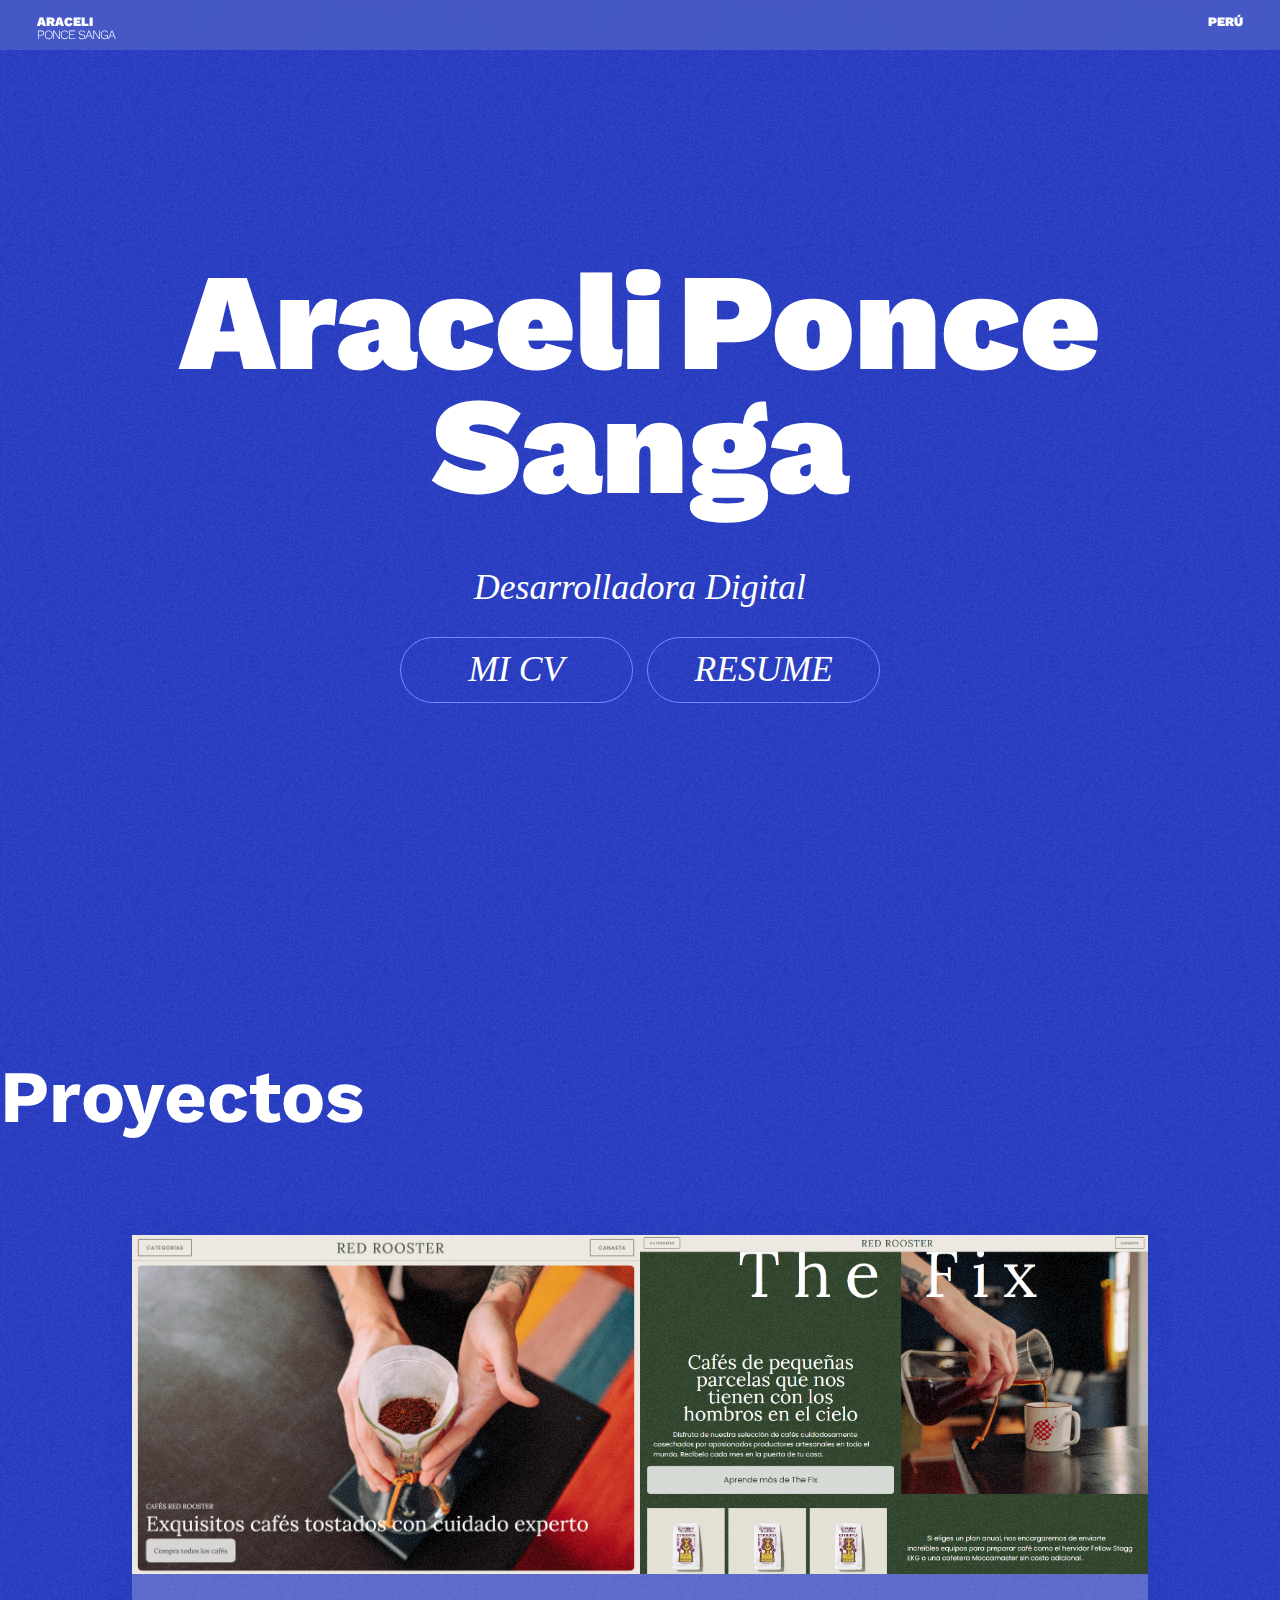
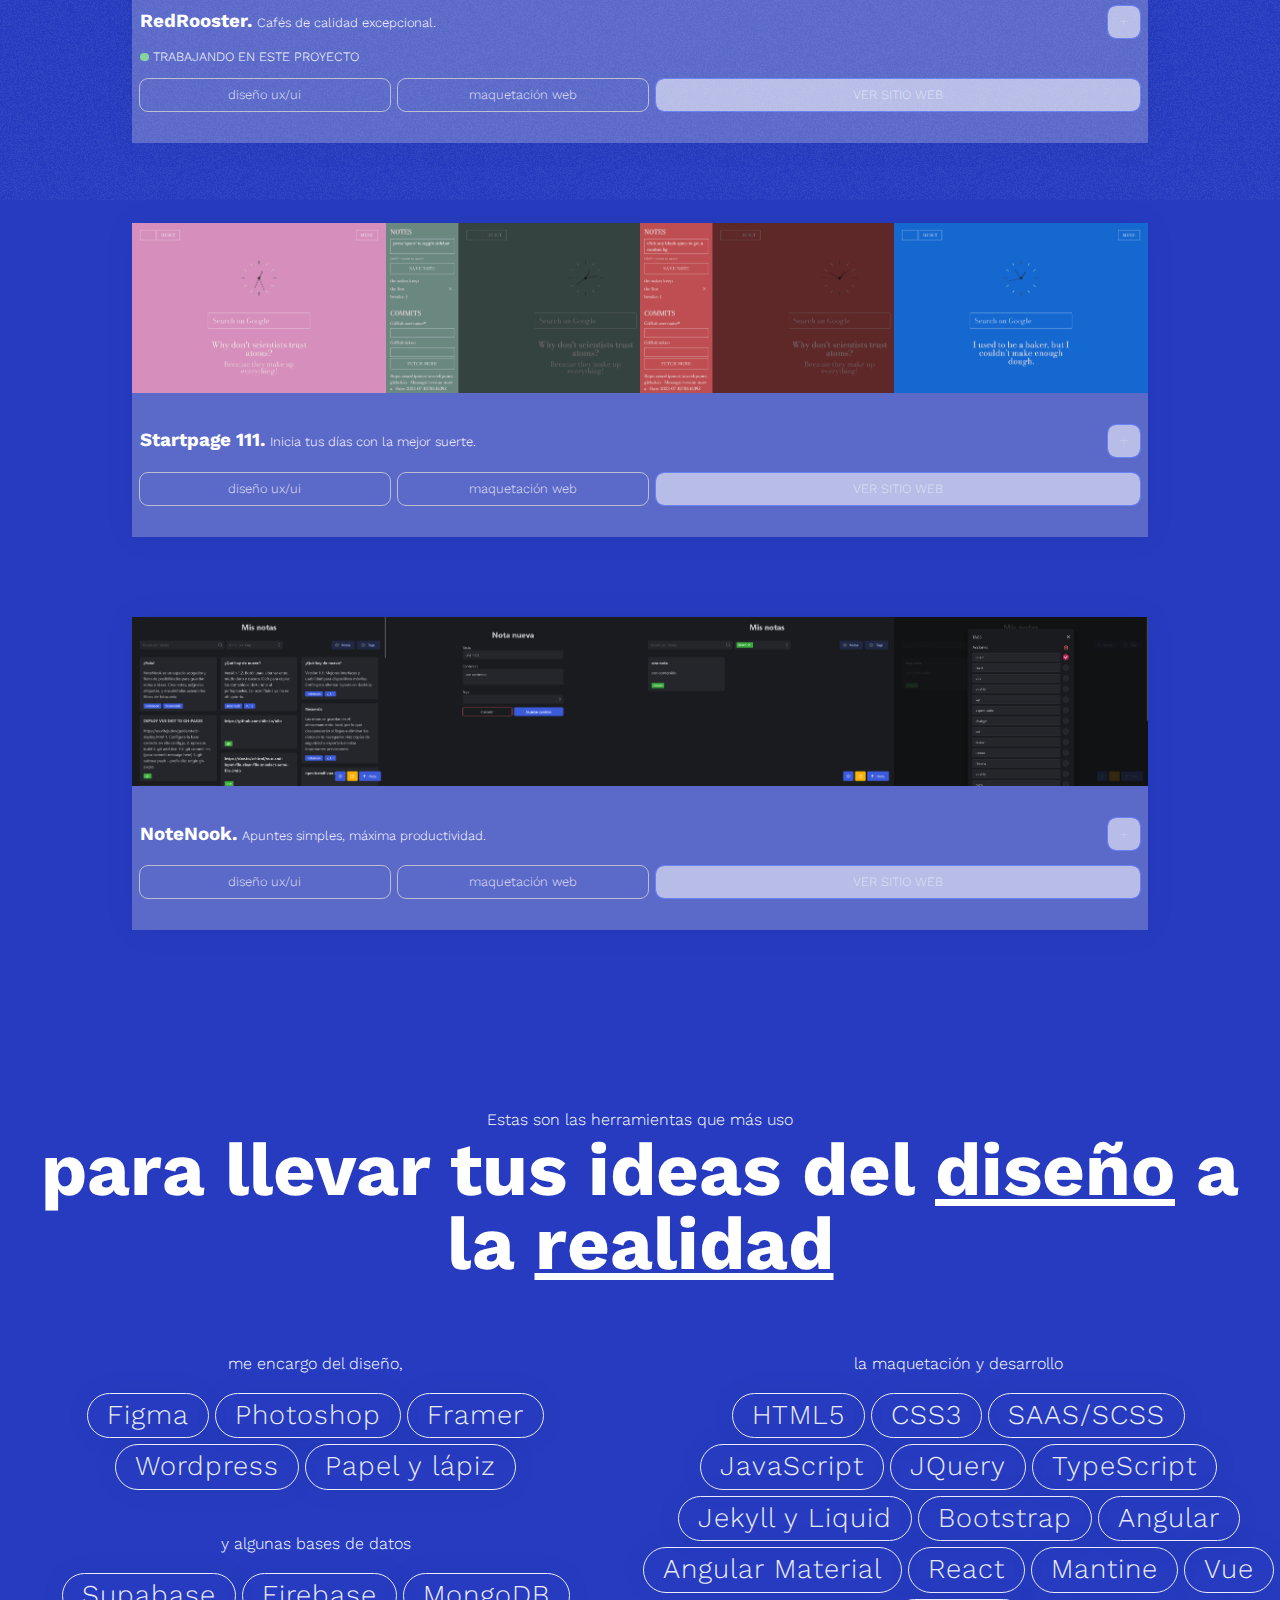
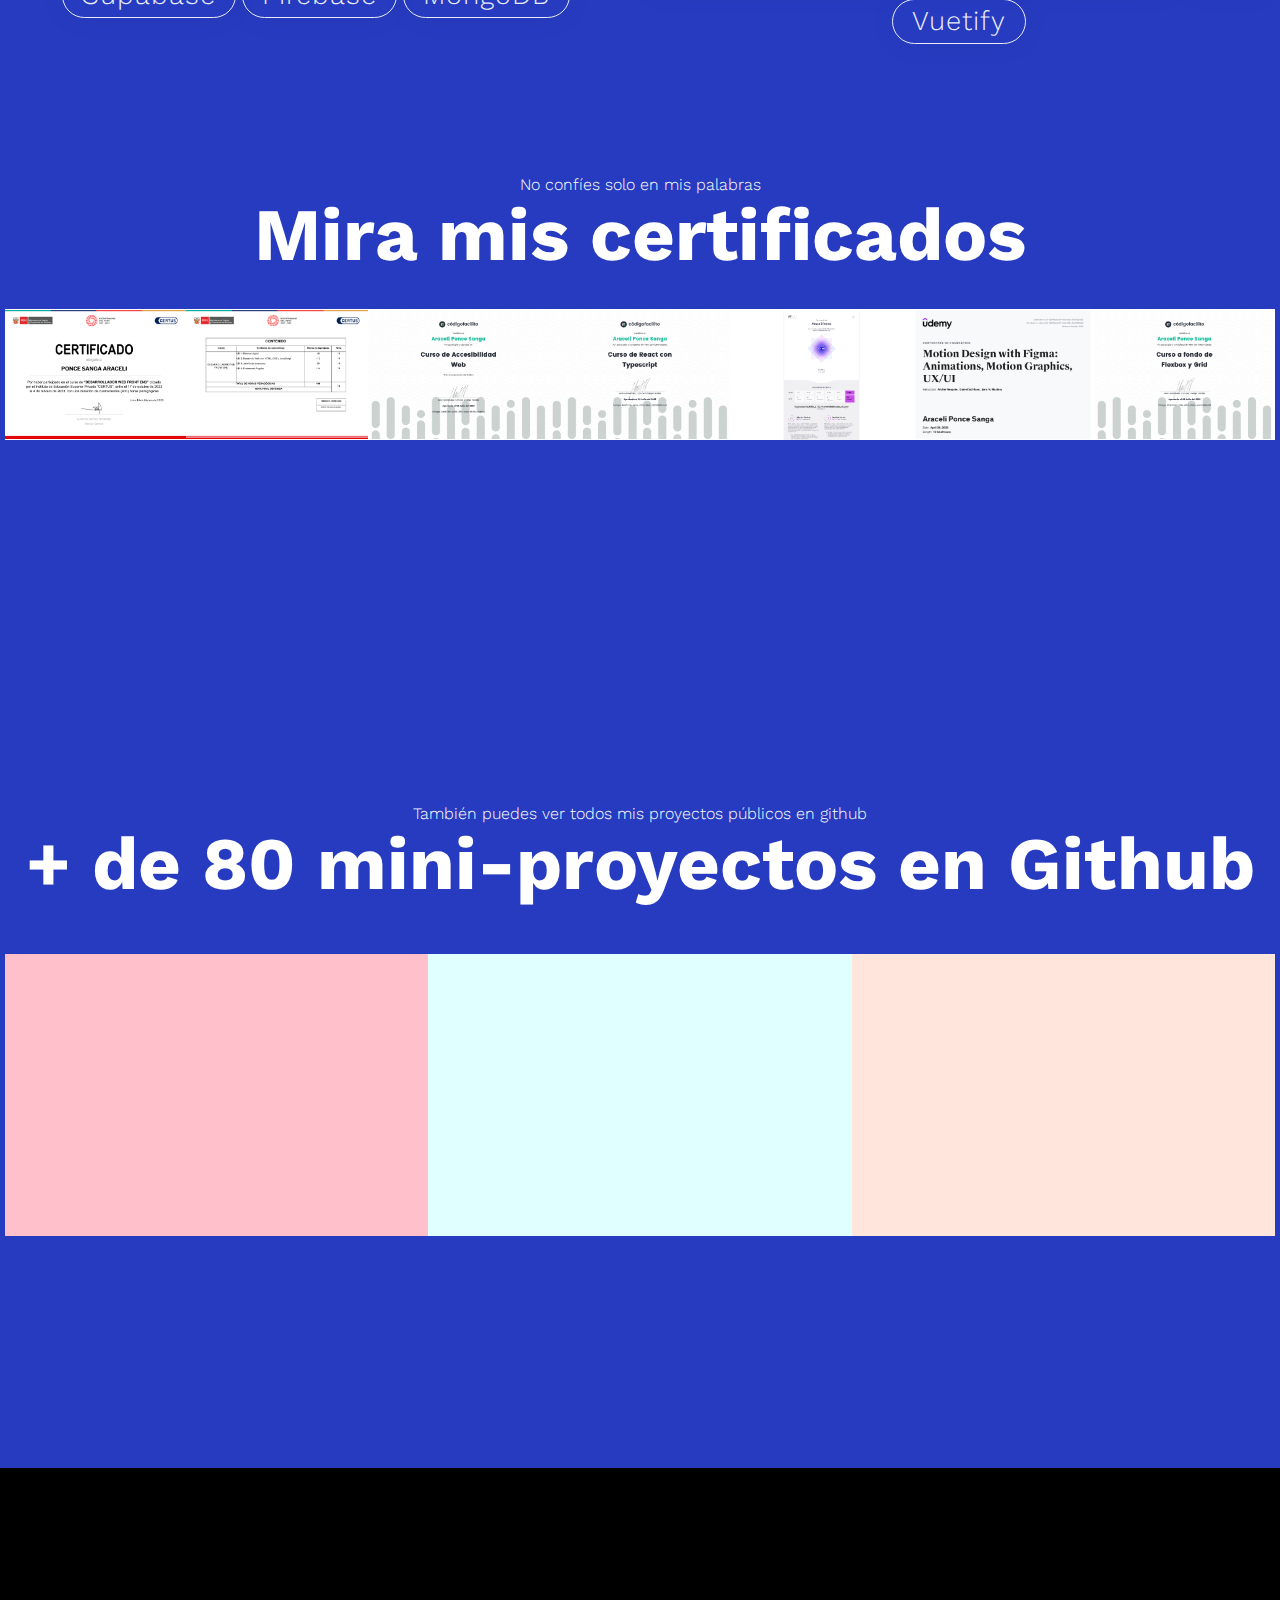
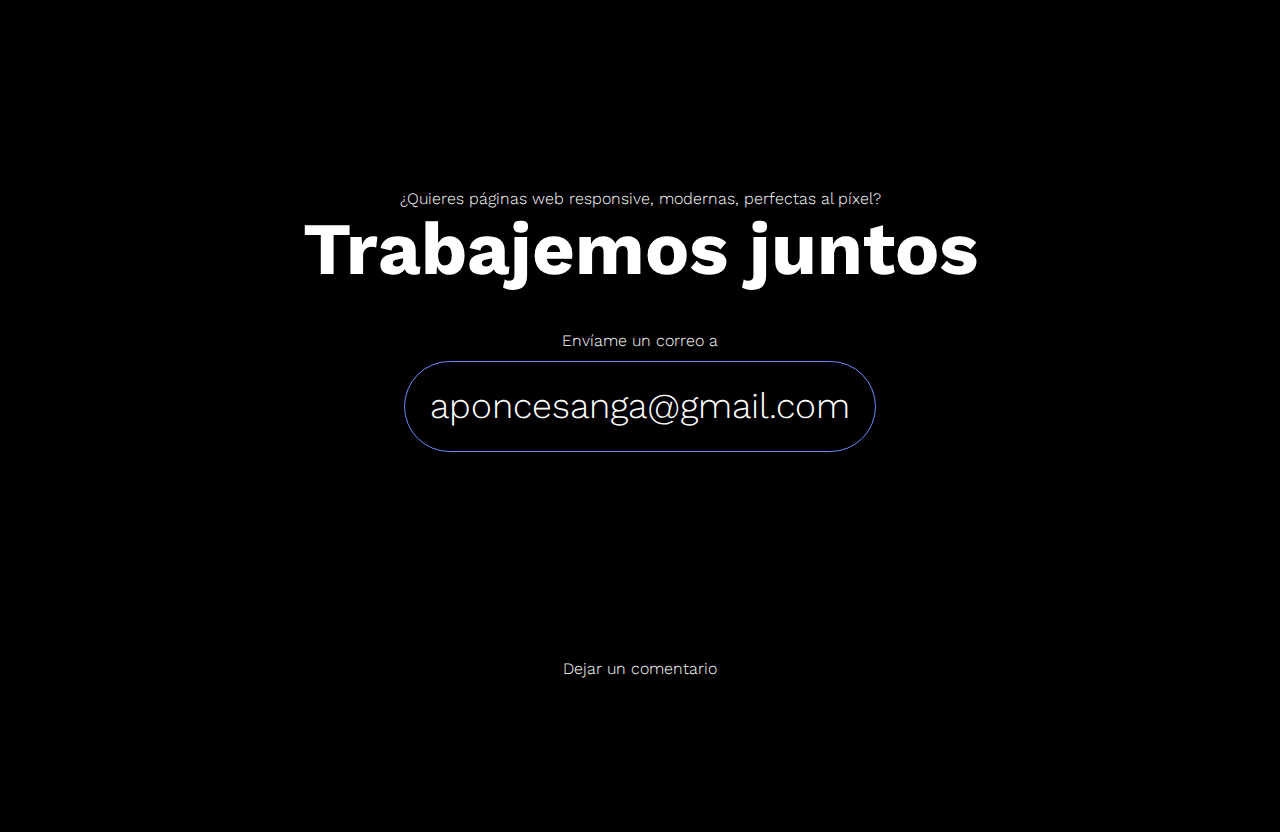
==== index.html @ 1495915e "purple bg" ====
<!DOCTYPE html>
<html lang="en">

<head>
  <meta charset="UTF-8">
  <meta name="viewport" content="width=device-width, initial-scale=1.0">
  <title>Araceli Ponce Sanga | Portafolio web</title>




  <link rel="stylesheet" href="css/nuevo.min.css">
  <script src="js/nuevo.min.js" type="module"></script>
  <script src="https://cdn.jsdelivr.net/npm/@supabase/supabase-js"></script>



  <link href="https://fonts.googleapis.com/css?family=Montserrat|Work+Sans" rel="stylesheet">


  <script src="https://cdn.jsdelivr.net/npm/keen-slider@5.5.0/keen-slider.min.js" defer></script>

  <!-- seo -->




</head>

<body aria-haspopup="dialog">

  <!-- <a href="mailto:aponcesanga@gmail.com" class="small ml-auto">aponcesanga@gmail.com</a> -->

  <header class="fixed-header show">
    <div class="d-flex fixed-text contained small">
      <div class="grid--two-rows">
        <span class="bold">ARACELI</span>
        <span> PONCE SANGA</span>
      </div>

      <div class="clock ml-auto grid--two-rows text-end">
        <span class="bold">PERÚ</span>
        <span id="time"></span>
      </div>
    </div>
  </header>


  <section class="hero">
    <h1 class="py-small text-clamp" aria-label="Araceli Ponce Sanga.">
      <span aria-hidden="true">Araceli</span>
      <span aria-hidden="true">Ponce</span>
      <span aria-hidden="true">Sanga</span>
    </h1>
    <p class="small">Desarrolladora Digital</p>
    <div class="links">
      <a class="btn--filled yellow" href="assets/DEV_Araceli_Ponce_Sanga.pdf" target="_blank" rel="noopener noreferrer">MI CV</a>
      <a class="btn--filled yellow" href="assets/DEV_Araceli_Ponce_Sanga--en.pdf" target="_blank" rel="noopener noreferrer">RESUME</a>
    </div>


  </section>


  <main>
    <section id="proyectos">
      <h2>Proyectos</h2>
      <ol class="contained pt-xbig">


        <!--  -->

        <li>
          <article class="featured">

            <div class="slider-js relative" data-slider='{ "loop": true, "slidesPerView": 1, "spacing": 10, "nav": true, "autoplay": false }'>
              <ul class="keen-slider">
                <li class="keen-slider__slide">
                  <div class="abc">
                    <img loading="lazy" src="../images/rooster_01.png" alt="Captura de pantalla de RedRooster">
                  </div>
                </li>
                <li class="keen-slider__slide">
                  <div class="abc">
                    <img loading="lazy" src="../images/rooster_02.png" alt="Captura de pantalla de RedRooster">
                  </div>
                </li>
              </ul>
              <button class="arrow arrow-left btn--filled" aria-label="Anterior imagen. ">&larr;</button>
              <button class="arrow arrow-right btn--filled" aria-label="Siguiente imagen. ">&rarr;</button>
              <div class="dots"></div>

            </div>

            <div class="content">
              <div class="d-flex align-items-center">
                <h3 class="flex-1 ">
                  RedRooster.
                  <small>Cafés de calidad excepcional.</small>
                </h3>

                <button class="icon--expand btn--filled" aria-expanded="false" aria-controls="moreB">
                </button>
              </div>

              <div id="moreB" hidden>
                <div class="text-divided">
                  <!-- <p>Encontré la página web de RedRoosterCoffe mientras buscaba buenos ejemplos de UX y UI, y que decidí intentar clonar por su gran cantidad de elementos. Aún es un proyecto en desarrollo.</p> -->
                  <p>Hace unos meses, mientras exploraba buenos ejemplos de UX y UI, di con <a href="https://www.redroostercoffee.com/" target="_blank" rel="noopener noreferrer">RedRoosterCoffee.com</a> y quedé impresionada. </p>
                  <p>Su página de inicio alberga una gran cantidad de componentes, pero no se siente abarrotada en ningún momento, sino que todo fluye armoniosamente. </p>
                  <p>Por eso, escogí esta web como referencia para reforzar mis habilidades en diseño y maquetación. Estoy usando grid como nunca antes. </p>
                </div>
                <div>
                  <ul class="tags">
                    <li>VUE</li>
                    <li>VITE</li>
                    <li>VUETIFY</li>
                    <li>KEEN-SLIDER.IO</li>
                    <li>HTML5</li>
                    <li>SCSS</li>
                    <li>GRID</li>
                    <li>JAVASCRIPT</li>
                </div>
              </div>
              <div class="activity small caps">Trabajando en este proyecto</div>
              <div class="blocks">
                <span>diseño ux/ui</span>
                <span>maquetación web</span>
                <a href="https://araceliponce.github.io/tomatojoy/" target="_blank" rel="noopener noreferrer" class=" btn--filled">Ver sitio web</a>
              </div>
            </div>
          </article>
        </li>

        <li>
          <article class="featured">

            <div class="slider-js relative" data-slider='{ "loop": true, "slidesPerView": 1, "spacing": 10, "nav": true, "autoplay": false }'>
              <ul class="keen-slider">
                <li class="keen-slider__slide">
                  <div class="abc">
                    <img loading="lazy" src="/images/startpage_01.png" alt="Captura de pantalla de 'Startpage 111'.">
                  </div>
                </li>
                <li class="keen-slider__slide">
                  <div class="abc">
                    <img loading="lazy" src="/images/startpage_02.png" alt="Captura de pantalla de 'Startpage 111'.">
                  </div>
                </li>
                <li class="keen-slider__slide">
                  <div class="abc">
                    <img loading="lazy" src="/images/startpage_03.png" alt="Captura de pantalla de 'Startpage 111'.">
                  </div>
                </li>
                <li class="keen-slider__slide">
                  <div class="abc">
                    <img loading="lazy" src="/images/startpage_04.png" alt="Captura de pantalla de 'Startpage 111'.">
                  </div>
                </li>
              </ul>
              <button class="arrow arrow-left btn--filled" aria-label="Anterior imagen. ">&larr;</button>
              <button class="arrow arrow-right btn--filled" aria-label="Siguiente imagen. ">&rarr;</button>
              <div class="dots"></div>

            </div>

            <div class="content">
              <div class="d-flex align-items-center">
                <h3 class="flex-1 ">
                  Startpage 111.
                  <small>Inicia tus días con la mejor suerte.</small>
                </h3>

                <button class="icon--expand btn--filled " aria-expanded="false" aria-controls="moreC">
                </button>
              </div>

              <div id="moreC" hidden>
                <div class="text-divided">
                  <p>111 surgió cuando un día recorde haber visto un sitio web que cambiaba de colores al hacer click (o tap, en celulares). Siempre me fascinó, y aún lo hace a pesar de lo sencillo que es. </p>
                  <p>Como features adicionales tiene una pequeña colección de juegos de palabras que cambia al hacer click en el texto, un sidebar que puedes abrir y cerrar con la tecla 'Espacio' y dos apartados: uno para tomar notas y otro donde puedes ver tus mas recientes pushes en Github, con la opción de agregar tu token de acceso para ver los pushes en tus repositorios privados. </p>
                  <p>Opté por mantenerlo simple con HTML, CSS y JS para una edición y visualización sin necesidad de compilar</p>
                </div>
                <div>
                  <ul class="tags">
                    <li>HTML5</li>
                    <li>CSS3</li>
                    <li>JAVASCRIPT</li>
                    <li>GITHUB API</li>
                    <li>LOCAL STORAGE</li>
                  </ul>
                </div>
              </div>
              <div class="blocks">
                <span>diseño ux/ui</span>
                <span>maquetación web</span>
                <a href="https://araceliponce.github.io/111/" target="_blank" rel="noopener noreferrer" class=" btn--filled">Ver sitio web</a>

              </div>
            </div>
          </article>
        </li>

        <!--  -->
        <li>
          <article class="featured">
            <div class="slider-js relative" data-slider='{ "loop": true, "slidesPerView": 1, "spacing": 10, "nav": true, "autoplay": false }'>
              <ul class="keen-slider">
                <li class="keen-slider__slide">
                  <div class="abc">
                    <img loading="lazy" src="images/notenook_01.png" alt="Captura de pantalla de NoteNook">
                  </div>
                </li>
                <li class="keen-slider__slide">
                  <div class="abc">
                    <img loading="lazy" src="images/notenook_02.png" alt="Captura de pantalla de NoteNook">
                  </div>
                </li>
                <li class="keen-slider__slide">
                  <div class="abc">
                    <img loading="lazy" src="images/notenook_03.png" alt="Captura de pantalla de NoteNook">
                  </div>
                </li>
                <li class="keen-slider__slide">
                  <div class="abc">
                    <img loading="lazy" src="images/notenook_04.png" alt="Captura de pantalla de NoteNook">
                  </div>
                </li>
              </ul>
              <button class="arrow arrow-left btn--filled" aria-label="Anterior imagen. ">&larr;</button>
              <button class="arrow arrow-right btn--filled" aria-label="Siguiente imagen. ">&rarr;</button>
              <div class="dots"></div>

            </div>

            <div class="content">
              <div class="d-flex align-items-center">
                <h3 class="flex-1 ">
                  NoteNook.
                  <small>Apuntes simples, máxima productividad.</small>
                </h3>

                <button class="icon--expand btn--filled" aria-expanded="false" aria-controls="moreA">
                </button>
              </div>

              <div id="moreA" hidden>
                <div class="text-divided">
                  <p>La app de notas fácil de usar, perfecta para cualquier dispositivo y momento del día. Organiza tus pensamientos con etiquetas y redescubre ideas olvidadas. </p>
                </div>
                <ul class="tags">
                  <li>REACT</li>
                  <li>VITE</li>
                  <li>MANTINE</li>
                  <li>HTML5</li>
                  <li>CSS3</li>
                  <li>TYPESCRIPT</li>
                </ul>

              </div>

              <div class="blocks">
                <span>diseño ux/ui</span>
                <span>maquetación web</span>
                <a href="https://araceliponce.github.io/notenook/" target="_blank" rel="noopener noreferrer" class=" btn--filled">Ver sitio web</a>
              </div>
            </div>
          </article>
        </li>
      </ol>
    </section>





    <div class="py"></div>



    <section id="habilidades" class="featured contained text-center py-xbig">
      <p>Estas son las herramientas que más uso</p>
      <h2>para llevar tus ideas del <span class="underlined">diseño</span> a la <span class="underlined">realidad</span></h2>

      <div class="grid--equis gap-small mt-big">
        <div class="uno">
          <p>me encargo del diseño, </p>
          <ul class="tags mt">
            <li>Figma</li>
            <li>Photoshop</li>
            <li>Framer</li>
            <li>Wordpress</li>
            <li>Papel y lápiz</li>
          </ul>
        </div>
        <div class="dos">
          <p>la maquetación y desarrollo</p>
          <ul class="tags mt">
            <li>HTML5</li>

            <li>CSS3</li>
            <li>SAAS/SCSS</li>

            <li>JavaScript</li>
            <li>JQuery</li>
            <li>TypeScript</li>


            <li>Jekyll y Liquid</li>
            <li>Bootstrap</li>

            <li>Angular</li>
            <li>Angular Material</li>

            <li>React</li>
            <li>Mantine</li>

            <li>Vue</li>
            <li>Vuetify</li>

          </ul>
        </div>
        <div class="tres">
          <p>y algunas bases de datos</p>
          <ul class="tags mt">
            <li>Supabase</li>
            <li>Firebase</li>
            <li>MongoDB</li>
          </ul>
        </div>

      </div>


    </section>


    <section id="certificaciones" class=" contained text-center py-xbig">
      <p class="">No confíes solo en mis palabras</p>

      <h2 class="">Mira mis certificados</h2>

      <div class="slider-js relative " data-slider='{ "loop": true, "slidesPerView": 2, "spacing": 10, "nav": true, "autoplay": false }'>
        <ul class="keen-slider">
          <li class="keen-slider__slide">
            <div class="abc">
              <img loading="lazy" src="certificados/certus_01.png" alt="">
            </div>
          </li>
          <li class="keen-slider__slide">
            <div class="abc">
              <img loading="lazy" src="certificados/certus_02.png" alt="">
            </div>
          </li>
          <li class="keen-slider__slide">
            <div class="abc">
              <img loading="lazy" src="certificados/a11y.png" alt="">
            </div>
          </li>
          <li class="keen-slider__slide">
            <div class="abc">
              <img loading="lazy" src="certificados/react_typescript.png" alt="">
            </div>
          </li>
          <li class="keen-slider__slide">
            <div class="abc">
              <img loading="lazy" src="certificados/efset_ingles.png" alt="">
            </div>
          </li>
          <li class="keen-slider__slide">
            <div class="abc">
              <img loading="lazy" src="certificados/figma_motion.png" alt="">
            </div>
          </li>
          <li class="keen-slider__slide">
            <div class="abc">
              <img loading="lazy" src="certificados/flexbox_grid.png" alt="">
            </div>
          </li>

        </ul>
        <button class="arrow arrow-left btn--filled" aria-label="Anterior imagen. ">&larr;</button>
        <button class="arrow arrow-right btn--filled" aria-label="Siguiente imagen. ">&rarr;</button>
        <div class="dots"></div>

      </div>







    </section>

    <section id="miniproyectos" class="h-min-100vh contained mt-xbig ">

      <div class="text-center">
        <p>También puedes ver todos mis proyectos públicos en github</p>
        <h2>+ de 80 mini-proyectos en Github</h2>

        <div class="slider-js relative mt" data-slider='{ "loop": true, "slidesPerView": 3, "spacing": 10, "nav": true, "autoplay": false }'>
          <ul class="keen-slider">
            <li class="keen-slider__slide">
              <div class="abc">
                <img loading="lazy" src="" alt="">
              </div>
            </li>
            <li class="keen-slider__slide">
              <div class="abc">
                <img loading="lazy" src="" alt="">
              </div>
            </li>
            <li class="keen-slider__slide">
              <div class="abc">
                <a href="https://github.com/araceliponce" class="btn--github" target="_blank" rel="noopener noreferrer">Visita mi github</a>

              </div>
            </li>


          </ul>
          <button class="arrow arrow-left btn--filled" aria-label="Anterior imagen. ">&larr;</button>
          <button class="arrow arrow-right btn--filled" aria-label="Siguiente imagen. ">&rarr;</button>
          <div class="dots"></div>

        </div>


      </div>
    </section>



    <section id="contacto" class="h-min-100vh text-center relative contained">
      <div class=" on-center">
        <p>¿Quieres páginas web responsive, modernas, perfectas al píxel?</p>
        <h2>Trabajemos juntos</h2>
        <p class="mt-small"><span>Envíame un correo a</span> <a href="mailto:aponcesanga@gmail.com" class="btn--filled yellow text-none">aponcesanga@gmail.com</a>
        </p>
      </div>
      <div class="on-bottom">
        <button id="showMoreBtn" class="btn">Dejar un comentario</button>
        <div class="marquee-scroller__wrapper blink-text">
          <div class="marquee-scroller__group" id="pushesBox">
          </div>
        </div>
      </div>
    </section>


  </main>




  <footer class="contained" id="more" hidden>

    <div id="guestbook" class="mt">
      <div class="text-center">
        <p>Bienvenido/a al</p>
        <p class="biggest">Guestbook</p>
        <p>de araceliponce.github.io</p>
      </div>

      <div class="supabase--box mt-big">

        <div class="">

          <div>
            <p>Déjame tus dudas, comentarios o consultas aquí</p>
            <small>No necesitas iniciar sesión</small>
          </div>

          <form id="messageForm">
            <div class="grid--footer">
              <div class="text-start">
                <label for="mensaje">Mensaje*</label>
                <textarea id="mensaje" required class="form-control" autocomplete="off"></textarea>
              </div>

              <div class="text-start">
                <label for="nombre">Nombre*</label>
                <input type="text" id="nombre" required class="form-control" autocomplete="off">
              </div>


              <button type="submit" class="btn--filled py-small">Enviar</button>
              <small></small>

            </div>
          </form>

        </div>

        <!-- <div> -->

        <div id="contenedorMensajes" class="scroll-reveal"></div>

        <!-- </div> -->

      </div>

    </div>
  </footer>
  <div class="py"></div>



  <div class="overlay" role="dialog" aria-modal="true" aria-live="assertive" aria-labelledby="modal-title">
    <div class="modal">
      <button class="close-modal" aria-label="Cerrar">
        x
      </button>
      <img src="" alt="" srcset="">

      <button class="close-modal" aria-label="Cerrar modal">
        Cerrar
      </button>
    </div>
  </div>

  <style>
    body:after {
      content: '';
      animation: grain 7s steps(10) infinite;
      background-image: url('assets/grain.png');
      background-repeat: repeat;
      height: 300%;
      left: -100%;
      opacity: .05;
      pointer-events: none;
      position: fixed;
      top: -100%;
      width: 300%;
      will-change: transform;
    }
  </style>

</body>

</html>
---- css/nuevo.min.css ----
*,*:before,*:after{margin:0;padding:0;box-sizing:border-box}html{scroll-behavior:smooth;scroll-padding-top:.5rem}article,aside,details,figcaption,figure,footer,header,hgroup,main,menu,nav,section,summary{display:block}audio,canvas,progress,video{display:inline-block;vertical-align:baseline}audio:not([controls]){display:none;height:0}[hidden]{display:none}a{background-color:rgba(0,0,0,0)}mark{background:var(--color-accent, coral);color:#000}small{font-size:80%}sub,sup{font-size:75%;line-height:0;position:relative;vertical-align:baseline}sup{top:-0.5em}sub{bottom:-0.25em}img{border:0}svg:not(:root){overflow:hidden}figure{margin:1em 40px}hr{box-sizing:content-box;height:0}pre{overflow:auto}code,kbd,pre,samp{font-family:monospace,monospace;font-size:1em}button,input,optgroup,select,textarea{color:inherit;font:inherit}button{overflow:visible}button,select{text-transform:none}button,html input[type=button],input[type=reset],input[type=submit]{-webkit-appearance:button;cursor:pointer}button[disabled],html input[disabled]{cursor:default}button::-moz-focus-inner,input::-moz-focus-inner{border:0;padding:0}input{line-height:normal}input[type=checkbox],input[type=radio]{box-sizing:border-box;padding:0}input[type=number]::-webkit-inner-spin-button,input[type=number]::-webkit-outer-spin-button{height:auto}input[type=search]{-webkit-appearance:textfield;box-sizing:content-box}input[type=search]::-webkit-search-cancel-button,input[type=search]::-webkit-search-decoration{-webkit-appearance:none}fieldset{border:1px solid silver;padding:.35em .625em .75em}textarea,input{background:rgba(0,0,0,0);border:none;outline:1px solid}optgroup{font-weight:bold}table{border-collapse:collapse;border-spacing:0}td,th{padding:0}/*! Source: https://github.com/h5bp/html5-boilerplate/blob/master/src/css/main.css */input,button,select,textarea{font-family:inherit;font-size:inherit;line-height:inherit}img{vertical-align:middle;display:block;max-width:100%;height:auto}.img-rounded{border-radius:6px}.img-circle{border-radius:50%}.sr-only{position:absolute;width:1px;height:1px;margin:-1px;padding:0;overflow:hidden;clip:rect(0, 0, 0, 0);border:0}.sr-only-focusable:active,.sr-only-focusable:focus{position:static;width:auto;height:auto;margin:0;overflow:visible;clip:auto}[role=button]{cursor:pointer}:root bg-xxlight{color:#fff}:root bg-xlight{color:#fff}:root bg-light{color:#fff}:root bg-normal{color:#f4f4f0}:root bg-dark{color:#eeeee7}:root bg-xdark{color:#e7e7de}:root bg-xxdark{color:#e1e1d6}:root text-xxlight{color:gray}:root text-xlight{color:#666}:root text-light{color:#4d4d4d}:root text-normal{color:#333}:root text-dark{color:#2b2b2b}:root text-xdark{color:#242424}:root text-xxdark{color:#1c1c1c}:root accent1-xxlight{color:#fff}:root accent1-xlight{color:#e1e5fc}:root accent1-light{color:#b2bcf8}:root accent1-normal{color:#8394f4}:root accent1-dark{color:#7588f3}:root accent1-xdark{color:#677cf2}:root accent1-xxdark{color:#5970f0}:root accent2-xxlight{color:#a2e9db}:root accent2-xlight{color:#79dfcb}:root accent2-light{color:#50d5bb}:root accent2-normal{color:#2fc3a6}:root accent2-dark{color:#2cb79c}:root accent2-xdark{color:#29aa91}:root accent2-xxdark{color:#269e87}:root accent3-xxlight{color:#ffd599}:root accent3-xlight{color:#ffbf66}:root accent3-light{color:#fa3}:root accent3-normal{color:#ff9500}:root accent3-dark{color:#f08c00}:root accent3-xdark{color:#e08300}:root accent3-xxdark{color:#d17a00}.d-flex{display:flex;gap:.5ex}.supabase--box{display:flex;gap:1em;flex-wrap:wrap}@media only screen and (min-width: 900px){.supabase--box{justify-content:start}}.supabase--box>*{min-width:100%;display:grid;gap:3rem;text-align:center}@media only screen and (min-width: 900px){.supabase--box>*{grid-template-columns:30% 1fr;text-align:start}}.min-w-100{flex:1;min-width:100%}.text-start{text-align:start}.text-end{text-align:end}.text-big{font-size:3rem;max-width:10ch;margin:0;line-height:1}.d-inline-flex{display:inline-flex;gap:1em}.max-w-10ch{max-width:20ch}.text-left{text-align:left}.text-right{text-align:right}.text-center{text-align:center}.text-justify{text-align:justify}.text-nowrap{white-space:nowrap}.text-lowercase{text-transform:lowercase}.text-uppercase{text-transform:uppercase}.text-capitalize{text-transform:capitalize}article,aside,details,figcaption,figure,footer,header,hgroup,menu,nav,section{display:block}table{border-collapse:collapse;border-spacing:0}ul,ol{list-style:none}#projects{width:100%}article{padding:1rem;border-radius:.4rem}.flex-1{flex:1}.wrap{flex-wrap:wrap}.desktop{display:none !important}@media only screen and (min-width: 1020px){.desktop{display:block}}a{cursor:pointer;opacity:.8;color:inherit;transition:all .3s ease}a:hover{color:#f08c00;text-decoration:none;opacity:1}button{border:none;outline:.1rem solid rgba(0,0,0,0)}:root{--text: #525252}:root{--orange: #fd9a6c;--green: #4fcfad;--yellow: #fdcc48;--purple: #6b89ff}body,.fixed-top,.inlineSizeContainer{width:min(60rem,100%);width:100%}.logo{position:absolute;z-index:99;left:1rem;bottom:.5rem;line-height:1;font-size:90%;font-family:var(--serif);font-weight:bold;color:#fff}.has-bg-image{position:fixed;background-image:url("/images/tomoko-uji-Oq6Mdb4o6vA-unsplash.jpg") !important;inset:0;z-index:-1;background:center center/cover no-repeat}.m-0{margin:0 !important}.mt-small{margin-top:.2rem !important}.mb{margin-bottom:.2rem !important}.mt-auto{margin-top:auto}.mt-5{margin-top:5rem}.mt-3{margin-top:3rem}.ml-a{margin-left:auto}.ml-auto{margin-left:auto}.m-0-p-0{margin:0;padding:0}.px{padding-inline:1em}.py{padding-block:1em}.py-small{padding-block:.5em}.gap-regular{gap:3rem !important}.gap-0{gap:0}.gap-1{gap:1em}.btn--filled{display:block;outline:1px solid rgba(0,0,0,0);text-decoration:none;border-radius:.5rem;background-color:var(--accent, white);text-transform:uppercase;transition:all .2s cubic-bezier(0.455, 0.03, 0.515, 0.955);opacity:.8}.btn--filled{background-color:rgba(255,255,255,.7);color:var(--color-bg);outline:1px solid var(--purple) !important;transition:all .3s ease}.btn--filled:hover{background-color:rgba(255,255,255,.9);outline:1px solid;color:var(--green)}.btn--filled:focus-visible{outline:.2rem solid var(--green)}.yellow{width:-moz-fit-content;width:fit-content;margin-inline:auto;padding:.4em .7em;background:rgba(0,0,0,0);opacity:1;border-radius:100vh !important;overflow:hidden;margin-top:.5rem;outline:1px solid;font-size:clamp(1rem,2vw + 10px,7rem)}.text-none{text-transform:none}.yellow:hover{color:var(--purple)}.blocks{display:flex;padding-block:1rem;gap:.5rem;font-size:.8rem;line-height:.8;display:grid}.blocks>a{grid-column:1/span 2}@media only screen and (min-width: 900px){.blocks{grid-template-columns:25% 25% 1fr;grid-template-rows:1fr}.blocks>a{grid-column:auto}}.blocks>*{min-height:var(--block-height);display:grid;place-content:center;border-radius:.5rem;padding-inline:var(--spacer-small);outline:1px solid #d3d3d3;opacity:.8}.fixed-top{position:fixed;top:0;left:0;right:0;z-index:9;padding:0}nav{display:flex;justify-content:end;width:100%;margin-inline:auto}nav ul{display:flex;width:100%;justify-content:end;gap:1vw;padding-inline:1rem}nav li{padding:0;margin-top:1.3rem}nav li:nth-child(n+2){background-color:rgba(225,225,225,.7);-webkit-backdrop-filter:blur(1rem);backdrop-filter:blur(1rem);border-radius:.5rem;height:-moz-fit-content;height:fit-content}nav{position:relative}.project-button,nav a{font-size:clamp(.2rem,3vw + 7px,.8rem)}nav a{text-decoration:none;display:block;transition:all .2s ease;-moz-transition:all .2s ease;-o-transform:all .2s ease;-webkit-transition:all .2s ease;padding-block:.5em .5em;padding-inline:1em}a:hover,a:active,a:focus-visible{color:#333}a:focus-visible{text-decoration:underline}.hero{min-height:100vh;min-height:100svh;display:grid;place-content:center;text-align:center;position:relative;font-size:1rem;font-size:clamp(1rem,7vw + 10px,2rem);line-height:1;background:var(--bg-hero)}.justify-content-center{justify-content:center;font-size:clamp(1rem,10vw + 10px,12rem)}.hero .text-clamp{display:flex;flex-wrap:wrap;gap:.1em;justify-content:center;font-weight:900;font-size:clamp(3rem,10vw + 10px,12rem);line-height:.8}.hero *{margin:0}.btn--scroll-down{position:absolute;top:95vh;top:95svh;left:0;right:0;text-align:center}main{box-shadow:0 0 32px rgba(0,0,0,.05)}:root{--black: 40, 30%, 5%;--white: 179, 2%, 88%;--red: 4, 51%, 58%;--blue: 170, 30%, 68%;--hue: 70;--sat: 15%;--lig: 50%;--bg: var(--hue), var(--sat), var(--lig);--bs: var(--hue), var(--sat), calc(var(--lig) - 10%)}.title{font-size:3rem;position:relative;display:inline;font-size:clamp(1rem,10vw + 10px,7rem);line-height:1;padding-bottom:.5em;color:#fff}.linear-gradient{text-align:center;background:linear-gradient(to right, var(--yellow) 20%, var(--green) 40%, var(--green) 60%, var(--yellow) 80%);background-size:200% auto;color:#000;background-clip:text;text-fill-color:rgba(0,0,0,0);-webkit-background-clip:text;-webkit-text-fill-color:rgba(0,0,0,0);animation:shine 20s linear infinite}@keyframes shine{to{background-position:200% center}}.title+*{transform:translateY(-3rem)}.typing{position:relative}.typing ::after{content:"";display:inline-block;vertical-align:text-top;width:.1em;height:2ex;animation:blink 1.3s infinite steps(1, start)}@keyframes blink{from,51%{opacity:0}}.autogrid{--column-width: min(24rem, 100%);display:grid !important;grid-template-columns:repeat(auto-fit, minmax(var(--column-width), 1fr));gap:1em}.grid-center{display:grid;place-content:center}.project-card>*+*{margin-top:1em}.card-title,.card-title--small,.card-title--big{font-size:2.4rem;text-align:center;letter-spacing:7px;font-weight:bold;text-transform:uppercase;line-height:1.3;color:#677cf2;word-wrap:break-word}.card-title{margin-bottom:0}.card-title--small{display:block;font-size:80%;margin-block:1em !important;text-transform:uppercase;letter-spacing:2px}.card-title--big{font-size:2rem;letter-spacing:2px;color:var(--purple)}.card-description,.box,nav a{color:#696767;font-size:1rem;font-weight:lighter;font-family:var(--serif)}.project-card a:hover,.project-card a:active{text-decoration:none}.small{font-size:80%}.spaced-between{justify-content:space-between}button{background:rgba(0,0,0,0)}[data-accordion-header]{display:flex;justify-content:space-between;align-items:center;width:100%;cursor:pointer;font-size:1.3rem;padding:0;text-align:start;font-weight:300}.accordionIcon{position:relative;width:30px;height:2px;height:1px;background-color:currentColor;cursor:pointer}.line{position:absolute;top:50%;left:0;width:100%;height:2px;height:1px;background-color:inherit;transition:transform .2s}.line::after{content:"";position:absolute}[aria-expanded=true] .line{transform:translate(0, -50%)}[aria-expanded=false] .line{transform:translate(0, -50%) rotate(-90deg)}[aria-expanded=false] .line::after{top:0;left:0;width:100%;height:2px;height:1px;height:.5px;background-color:inherit;transform-origin:center;transition:transform .2s}[aria-expanded=false] .line::after{transform:translate(0, -50%) rotate(90deg)}dd+dt{margin-top:3rem}dl{width:min(24rem,70vw)}dl>*{margin-right:auto;display:block;padding:0}dd[id]{margin-left:0;margin-top:2rem;text-transform:uppercase}.dNone{display:none}.relative{position:relative}.scrollingImg{-webkit-user-select:none;-moz-user-select:none;user-select:none}.scrollingImgWrapper:after{content:"Toca la imagen";position:absolute;bottom:.5rem;right:.5rem;font-size:80%;filter:invert(1);transition:all .3s ease;opacity:.5}@media(hover: hover){.scrollingImgWrapper:after{content:"Actualizado en: " attr(data-last-update);position:absolute;transform:translateY(0.5rem);transition:all .3s ease;opacity:.5}.scrollingImgWrapper:hover .scrollingImgWrapper:after{opacity:1;transform:translateY(0)}}#contact{display:grid;align-content:center}.contact:empty{opacity:.3}.contact{display:flex;flex:1 1 auto;border-radius:4px;font-family:var(--serif)}.text a,.icon{display:block;padding:3rem 1rem}.text-icon{display:flex;align-items:center;gap:1em}.btnCopy{width:7cqw;height:7cqw;opacity:.7}.btnCopy:hover,.btnCopy:focus-visible{opacity:1}#copyEmail,#copyGithub{width:100%;height:100%}path{stroke:var(--color-primary)}.d-none{display:none !important}.copy{display:flex;padding-block:2rem;justify-content:center;opacity:.8;gap:.7ex}form{font-size:90%}.grid--footer{display:grid;grid-template-rows:1fr auto auto;gap:1rem}.grid--footer>*{display:grid}.form-control{padding:.7rem 1rem;border-radius:.5rem;resize:vertical;background-color:rgba(255,255,255,.3);outline:none}form button{text-transform:uppercase}#contenedorMensajes{display:block;-moz-columns:30ch;columns:30ch;overflow:auto;text-align:start;transition:all .7s ease;overscroll-behavior-block:contain;-moz-column-gap:1rem;column-gap:1rem;padding:4rem 2rem}.msg{-webkit-user-select:none;-moz-user-select:none;user-select:none}.msg:nth-child(1){rotate:1deg}.msg:nth-child(2){margin-left:2rem;rotate:-2deg}.msg:nth-child(3){margin-top:1rem;rotate:3deg}.msg:nth-child(4){margin-left:auto;rotate:-3deg}.msg:nth-child(5){margin-left:1rem;rotate:1deg}.msg{max-width:40ch}.text-center{display:block;text-align:center}.msg{padding:1.3rem 2rem;border-radius:.5rem;margin-bottom:.7rem;page-break-inside:avoid;-moz-column-break-inside:avoid;break-inside:avoid;font-size:small;line-height:1.1;background:#c2c2c2;color:#222}.msg *{opacity:.7}.msg .text{margin-top:1em;opacity:1}.grid-5-5,.grid-6-4,.grid-4-6{display:grid;gap:1rem}@media screen and (min-width: 900px){.grid-5-5,.grid-6-4,.grid-4-6{display:grid;grid-auto-flow:column;grid-template-columns:1fr 1fr;gap:1rem}.grid-6-4{grid-template-columns:60% 40%}.grid-4-6{grid-template-columns:40% 60%}}@keyframes fadeOut{0%{opacity:1}100%{opacity:0}}.fadeOut{animation-name:fadeOut}@keyframes fadeOutDown{0%{opacity:1}100%{opacity:0;transform:translate3d(0, 3%, 0)}}.fadeOutDown{animation-name:fadeOutDown}@keyframes fadeIn{0%{opacity:0}100%{opacity:1}}.fadeIn{animation-name:fadeIn}@keyframes fadeIn8{0%{opacity:0}100%{opacity:.8}}.fadeIn8,#circle.fadeIn8{animation-name:fadeIn8}@keyframes fadeInUp{0%{opacity:0;transform:translate3d(0, 5%, 0)}100%{opacity:1;transform:none}}.scroll--fadeinUp{opacity:0;transform:translate3d(0, 5%, 0);transition:all .3s ease}.scroll--fadeinUp.active{opacity:1;transform:none}@keyframes fadeInUp{0%{opacity:0;transform:translate3d(0, 5%, 0)}100%{opacity:1;transform:none}}.fadeInUp{animation-name:fadeInUp}@keyframes fadeInDown{0%{opacity:0;transform:translate3d(0, -3%, 0)}100%{opacity:1;transform:none}}.fadeInDown{animation-name:fadeInDown}.scrollingImgWrapper{display:block;height:min(20rem,50vh);overflow:hidden;position:relative;border-radius:.2rem}.scrollingImg{transition:transform 5s cubic-bezier(0.39, 0.575, 0.565, 1);transform:translateY(0%)}.scrollingImgWrapper:hover .scrollingImg{transform:translateY(calc(-100% + min(20rem, 50vh)))}article{max-width:30rem;margin-inline:auto}.intro{grid-area:intro}.educa{grid-area:educa}.habi{grid-area:habi}.trabajo{grid-area:trabajo}.final{grid-area:final}.box{display:block}.wrapper{display:grid;grid-gap:1rem;grid-template-areas:"educa " "habi " "trabajo" "final";transition:all .2s ease}@media screen and (min-width: 900px){.wrapper{grid-template-areas:"educa habi habi " "educa trabajo trabajo" "final final final"}}@media screen and (min-width: 1200px){.wrapper{grid-template-areas:"educa habi final" "educa trabajo final"}}.box{border-radius:5px;padding:1rem}.bg-xxlight{background-color:#fff}.bg-xlight{background-color:#fff}.bg-light{background-color:#fff}.bg-normal{background-color:#f4f4f0}.bg-dark{background-color:#eeeee7}.bg-xdark{background-color:#e7e7de}.bg-xxdark{background-color:#e1e1d6}.text-xxlight{background-color:gray}.text-xlight{background-color:#666}.text-light{background-color:#4d4d4d}.text-normal{background-color:#333}.text-dark{background-color:#2b2b2b}.text-xdark{background-color:#242424}.text-xxdark{background-color:#1c1c1c}.accent1-xxlight{background-color:#fff}.accent1-xlight{background-color:#e1e5fc}.accent1-light{background-color:#b2bcf8}.accent1-normal{background-color:#8394f4}.accent1-dark{background-color:#7588f3}.accent1-xdark{background-color:#677cf2}.accent1-xxdark{background-color:#5970f0}.accent2-xxlight{background-color:#a2e9db}.accent2-xlight{background-color:#79dfcb}.accent2-light{background-color:#50d5bb}.accent2-normal{background-color:#2fc3a6}.accent2-dark{background-color:#2cb79c}.accent2-xdark{background-color:#29aa91}.accent2-xxdark{background-color:#269e87}.accent3-xxlight{background-color:#ffd599}.accent3-xlight{background-color:#ffbf66}.accent3-light{background-color:#fa3}.accent3-normal{background-color:#ff9500}.accent3-dark{background-color:#f08c00}.accent3-xdark{background-color:#e08300}.accent3-xxdark{background-color:#d17a00}.palette{display:flex;flex-flow:row wrap;font-size:.6rem}.palette .color{width:5rem;height:3rem}.marquee{font-family:var(--serif);color:#333}.marquee .marquee--inner{animation:marquee 20s linear infinite;animation-play-state:running;width:-moz-fit-content;width:fit-content;display:flex;position:relative;transform:translate3d(-25%, 0, 0);transition:opacity .1s;text-transform:uppercase;translate:all .3s ease;padding-block:2rem;gap:.3ex}.marquee span{white-space:nowrap;position:relative;display:flex;align-items:center}.marquee--inner:hover{animation-play-state:paused}@keyframes marquee{0%{right:-100%}100%{right:0}}#guestbook{padding-bottom:0}:root{--serif: "IBM Plex Serif", sans-serif;--sans: "Work Sans", sans-serif;--spacer: 1rem;--spacer-small: .5rem;--block-height: 2rem;color-scheme:light dark;--bg: #e0e0e0;--bg-hero: var(--bg);--bg-dark: #181516;--header-height: 70px;--bg: rgb(38, 59, 192);--text: white;--bg-dark: black}@media only screen and (min-width: 900px){:root{--spacer: 2rem;--spacer-small: 1rem}}#pushesBox{padding-top:var(--header-height)}.blink-text{animation-name:blink--2;animation-duration:1s;animation-timing-function:linear;animation-iteration-count:infinite}@keyframes blink--2{0%{opacity:1}50%{opacity:0}100%{opacity:1}}body{background-color:var(--bg);color:var(--text);line-height:1.7}body,small{font-family:"Work Sans",sans-serif;font-weight:300}h1,h2,h3{-moz-column-break-after:left;break-after:left;line-height:1}h2{font-size:clamp(1rem,5vw + 10px,5rem);padding-bottom:.5em}.contained{max-width:1400px;margin-inline:auto;padding-inline:.3rem}.padding-inline{padding-inline:var(--spacer)}main{padding-block:10rem 2rem}.bg{position:fixed;inset:0;z-index:-7;background:linear-gradient(180deg, #f4e2d8, #f4e2d8, #ba5370);background-position:center center;background-size:cover}#more>.contained{min-height:100vh;display:grid;place-content:center}.container{inline-size:min(100% - 4rem,70rem);margin-inline:auto}.fixed-header{position:fixed;top:0;left:0;width:100%;background-color:var(--bg-hero);padding-top:1rem;padding-inline:var(--spacer);padding-bottom:.5rem;z-index:7;font-size:1rem;-webkit-backdrop-filter:blur(1rem);backdrop-filter:blur(1rem);line-height:1}.fixed-header.show{height:auto;background-color:rgba(224,224,224,.1568627451)}.fixed-text{opacity:0;transition:all .3s ease;display:flex;align-items:start}.fixed-header.show .fixed-text{opacity:1}.grid--two-rows{display:grid}.grid--two-rows{display:grid}.grid--two-rows>*:nth-child(2){letter-spacing:-1px}.bold{font-weight:900}article.featured{box-shadow:0 0 32px rgba(0,0,0,.05);width:100%;max-width:none;border-radius:0;padding:0;margin-bottom:10rem;margin-bottom:5rem}@media only screen and (min-width: 900px){article.featured{width:80%}}.eyebrows{--bg: transparent;letter-spacing:1px;font-size:80%;text-transform:uppercase;opacity:0;transition:all .3s ease;height:2.5rem}.eyebrows>*{outline:1px solid #90ee90;padding:.3em .7em;border-radius:100vh;background:var(--bg)}.eyebrows.active{opacity:1}.scrollingImg-box{background-color:#add8e6;border-radius:.5rem;border-radius:0}.scrollingImg-wrapper{height:0;--padding-top: 66.67%;padding-top:var(--padding-top);position:relative;border-radius:3px;overflow:hidden}.scrollingImg{position:absolute;top:0;max-width:100%;width:100%;transition:transform 5s cubic-bezier(0.39, 0.575, 0.565, 1);display:block}img{width:100% !important}article.featured:hover .scrollingImg-box .scrollingImg{transform:translateY(-100%);transform:translateY(-90%);transform:translateY(-88%)}.scrollingImg-box+*{font-size:80%;padding-top:2rem;padding-inline:.5em}.featured .tags{gap:.5rem;flex-wrap:wrap}.featured h3{text-align:start !important}.tags{display:flex;align-items:center;gap:var(--gap, 0.5em)}.tags li{opacity:.9;font-size:90%;letter-spacing:1px;border-radius:100vh;flex:none;padding:.3em .7em;line-height:1;position:relative}.grid--equis .tags{justify-content:center}@media only screen and (min-width: 900px){.grid--equis .tags{justify-content:center}}.grid--equis .tags li{font-size:1.7rem;box-shadow:0 0 32px rgba(0,0,0,.05);border:none}.grid{display:grid}.grid-two{display:grid;grid-template-columns:1fr 1fr;height:100%}.grid-three{display:grid;grid-template-columns:1fr 1fr 1fr;height:100%}.grid-three>*{outline:1px solid}.grid-together-then-not{display:grid;grid-template-columns:auto 1fr;gap:.5em}@media only screen and (min-width: 900px){.grid-together-then-not{grid-template-columns:1fr;grid-template-rows:auto 1fr;gap:0}}.grid--equis{display:grid;grid-gap:1rem;grid-template-areas:"uno" "dos" "tres";transition:all .2s ease}@media only screen and (min-width: 900px){.grid--equis{grid-template-areas:"uno dos" "tres dos"}}small{font-weight:300 !important;font-size:.8rem}.uno{grid-area:uno}.dos{grid-area:dos}.tres{grid-area:tres}[aria-hidden=true]{pointer-events:none}[aria-controls]{width:3rem;height:3rem;font-size:2rem;font-weight:lighter;display:grid;place-content:center}.content{transition:all .2s ease}.content{background-color:rgba(229,227,227,.2784313725)}.icon--expand{width:var(--block-height);height:var(--block-height)}.icon--expand::before{content:"+";display:inline-block;width:1em;font-weight:lighter;font-size:1REM}.icon--expand[aria-expanded=true]::before{content:"-"}.media-scroller{display:grid;gap:var(--spacer);grid-auto-flow:column;grid-auto-columns:75%;padding:0 var(--spacer) var(--spacer);overflow-x:auto;overscroll-behavior-inline:contain}@media only screen and (min-width: 900px){.media-scroller{grid-auto-columns:21%}}@media only screen and (min-width: 1020px){.media-scroller{grid-auto-columns:37%}}.keen-slider{overscroll-behavior-inline:contain}.media-element{display:grid;grid-template-rows:min-content;border-radius:2px;padding:.5rem;background:#fff}.media-element>img{inline-size:100%;-o-object-fit:cover;object-fit:cover}.imgs-are-squares img{aspect-ratio:1}.snaps-inline{scroll-snap-type:inline mandatory;scroll-padding-inline:var(--spacer, 1rem)}.snaps-inline>*{scroll-snap-align:start}.media-scroller{scrollbar-width:thin;scrollbar-color:#888 #f2f2f2}.media-scroller::-webkit-scrollbar{width:8px}.media-scroller::-webkit-scrollbar-thumb{background-color:#888;border-radius:4px}.media-scroller::-webkit-scrollbar-track{background-color:#f2f2f2}.desktop{display:none !important}@media only screen and (min-width: 900px){.desktop{display:block !important}}.h-min-100vh{min-height:max(30rem,100vh);min-height:max(30rem,100svh)}.h-min-30vh{min-height:max(30rem,30vh);min-height:max(30rem,30svh)}.grid-center{display:grid;place-content:center}.underlined{text-decoration:underline}.gap-big{gap:4rem}.padding{padding:var(--spacer)}[hidden]{display:none}.keen-slider{display:flex;-webkit-user-select:none;-moz-user-select:none;user-select:none;-webkit-touch-callout:none;-khtml-user-select:none;touch-action:pan-y;-webkit-tap-highlight-color:rgba(0,0,0,0)}.keen-slider,.keen-slider__slide{overflow:hidden;position:relative}.keen-slider__slide{width:100%;min-height:100%}.keen-slider[data-keen-slider-v]{flex-wrap:wrap}.keen-slider[data-keen-slider-v] .keen-slider__slide{width:100%}.keen-slider[data-keen-slider-moves] *{pointer-events:none}.container{width:80%;margin:0 auto;font-family:sans-serif}.keen-slider__slide{background-color:pink;display:flex;width:100%;align-items:center;text-align:center;justify-content:center}.keen-slider__slide:nth-child(2n){background-color:#e0ffff}.keen-slider__slide:nth-child(3n){background-color:coral}.progress{height:5px;background:blue;width:0}.progress.active{animation:progress;animation-duration:4s;animation-iteration-count:infinite;animation-timing-function:linear}@keyframes progress{from{width:0}to{width:100%}}img{max-width:100%;height:auto}.keen-slider img{position:absolute;inset:0}.abc{display:block;height:0;padding-top:66.67%}#certificaciones .abc{padding-top:72%}#certificaciones .keen-slider__slide{background:#fff}#certificaciones .keen-slider img{margin:auto}#certificaciones .keen-slider__slide:nth-child(5) img{scale:1.1}.btn--github{position:absolute;inset:0;background:#fff;display:grid;place-content:center;text-decoration:none}.keen-slider__slide small{position:absolute;bottom:0;transform:translateX(-50%)}.relative{position:relative}.arrow{position:absolute;top:0;top:.3rem;right:calc(var(--block-height)*1.1);display:none}@media only screen and (min-width: 900px){.arrow{display:grid;place-content:center;height:var(--block-height);width:var(--block-height);transition:all .3 ease}}.arrow+.arrow{right:.3rem}@media(hover: hover){.arrow{opacity:0}.arrow:hover{opacity:1}}.dots{display:flex;justify-content:center;position:absolute;left:0;right:0;bottom:-1rem}.featured .content{padding-block:2rem 1rem;padding-inline:.5rem}.content div[id]>*{padding-top:.7em}.featured .tags>*{outline:1px solid}.dot{border:none;width:10px;height:10px;background:#c5c5c5;border-radius:50%;margin:0 5px;padding:5px;cursor:pointer}.dot--active{background:currentColor}.align-items-center{display:flex;align-items:center}.mt-small{margin-top:.5em}.mt{margin-top:1em}.mt-big{margin-top:2em}.mt-xbig{margin-top:4em}.pt-xbig{padding-top:4em}.py-xbig{padding-block:4em}#certificaciones,#miniproyectos{display:grid;align-content:center}#contacto{background:var(--bg-dark);color:#fff;box-shadow:0 100vh 0 100vh var(--bg-dark);display:grid}footer{background:var(--bg-dark);color:#fff;position:relative}.btn{min-height:3rem;padding:1rem}.on-bottom{align-self:end;position:absolute;right:0;left:0}.on-center{align-self:center}.marquee-scroller__wrapper{width:100%;overflow:hidden;letter-spacing:1px}.marquee-scroller__group{white-space:nowrap;width:-moz-fit-content;width:fit-content;display:flex;gap:1em;position:relative;animation:marquee-left 60s linear infinite}@keyframes marquee-left{0%{transform:translate3d(calc(0% + 0vw), 0, 0)}100%{transform:translate3d(calc(-50% + 0vw), 0, 0)}}.smallest{font-size:.6em}.big{font-size:2.5rem;line-height:1.1}.biggest,.biggest *{font-size:4rem;line-height:.9}.hero p{max-width:52ch;margin-inline:auto}.hero p,.hero a{font-style:italic;font-family:serif;font-size:clamp(1rem,2vw + 10px,7rem)}.hero .links{margin-top:1em;display:flex;justify-content:center;gap:1ex;margin-inline:auto}.links a{min-width:13ch}[hidden=""]{display:none !important}.modal .open-modal{display:none}.close-modal{width:-moz-fit-content;width:fit-content;display:grid;place-content:center;min-width:3rem;min-height:3rem;padding-inline:1rem;margin-left:auto}.close-modal:last-child{margin-inline:auto}.open-modal{width:-moz-fit-content;width:fit-content;display:grid;place-content:center;min-width:3rem;min-height:3rem;padding-inline:1rem;position:absolute;top:0;right:0;opacity:0;pointer-events:none}.open-modal,.close-modal{background:rgba(0,0,0,0)}@media(hover: hover){.open-modal,.close-modal{opacity:0;transition:all .3s ease}.modal button{opacity:1}}.overlay{display:none;position:fixed;top:0;width:100%;height:100%;background-color:rgba(211,211,211,.8);box-shadow:0 100vh 0 100vh rgba(211,211,211,.8);inset:0;z-index:9}.modal{background-color:#fff;margin:20% auto;width:min(40rem,80vw);padding:1rem;border:1px solid #000}:focus-visible{box-shadow:0 0 0 3px rgba(21,156,228,.4)}.modal form{display:grid}.text-divided{-moz-columns:50ch;columns:50ch;-moz-column-gap:1em;column-gap:1em;text-align:start;padding-top:0 !important}.text-divided>*{-moz-column-break-inside:avoid;break-inside:avoid}.caps{text-transform:uppercase}.activity{position:relative;margin-top:1em;margin-left:1em;line-height:1}.activity::before{content:"";position:absolute;left:-1em;top:0;bottom:0;margin:auto;width:.7em;height:.7em;border-radius:50%;background-color:rgba(144,238,144,.8);animation:blink 1s cubic-bezier(0.5, 0, 1, 1) infinite alternate}@keyframes blink{0%{opacity:1}100%{opacity:0}}@keyframes grain{0%{transform:translate(20%, -15%)}10%{transform:translate(-20%, -15%)}20%{transform:translate(20%, -5%)}30%{transform:translate(-20%, -5%)}40%{transform:translate(20%, 5%)}50%{transform:translate(-20%, 5%)}60%{transform:translate(20%, 15%)}70%{transform:translate(-20%, 15%)}80%{transform:translate(20%, 5%)}90%{transform:translate(-20%, 5%)}100%{transform:translate(20%, -5%)}}/*# sourceMappingURL=nuevo.min.css.map */
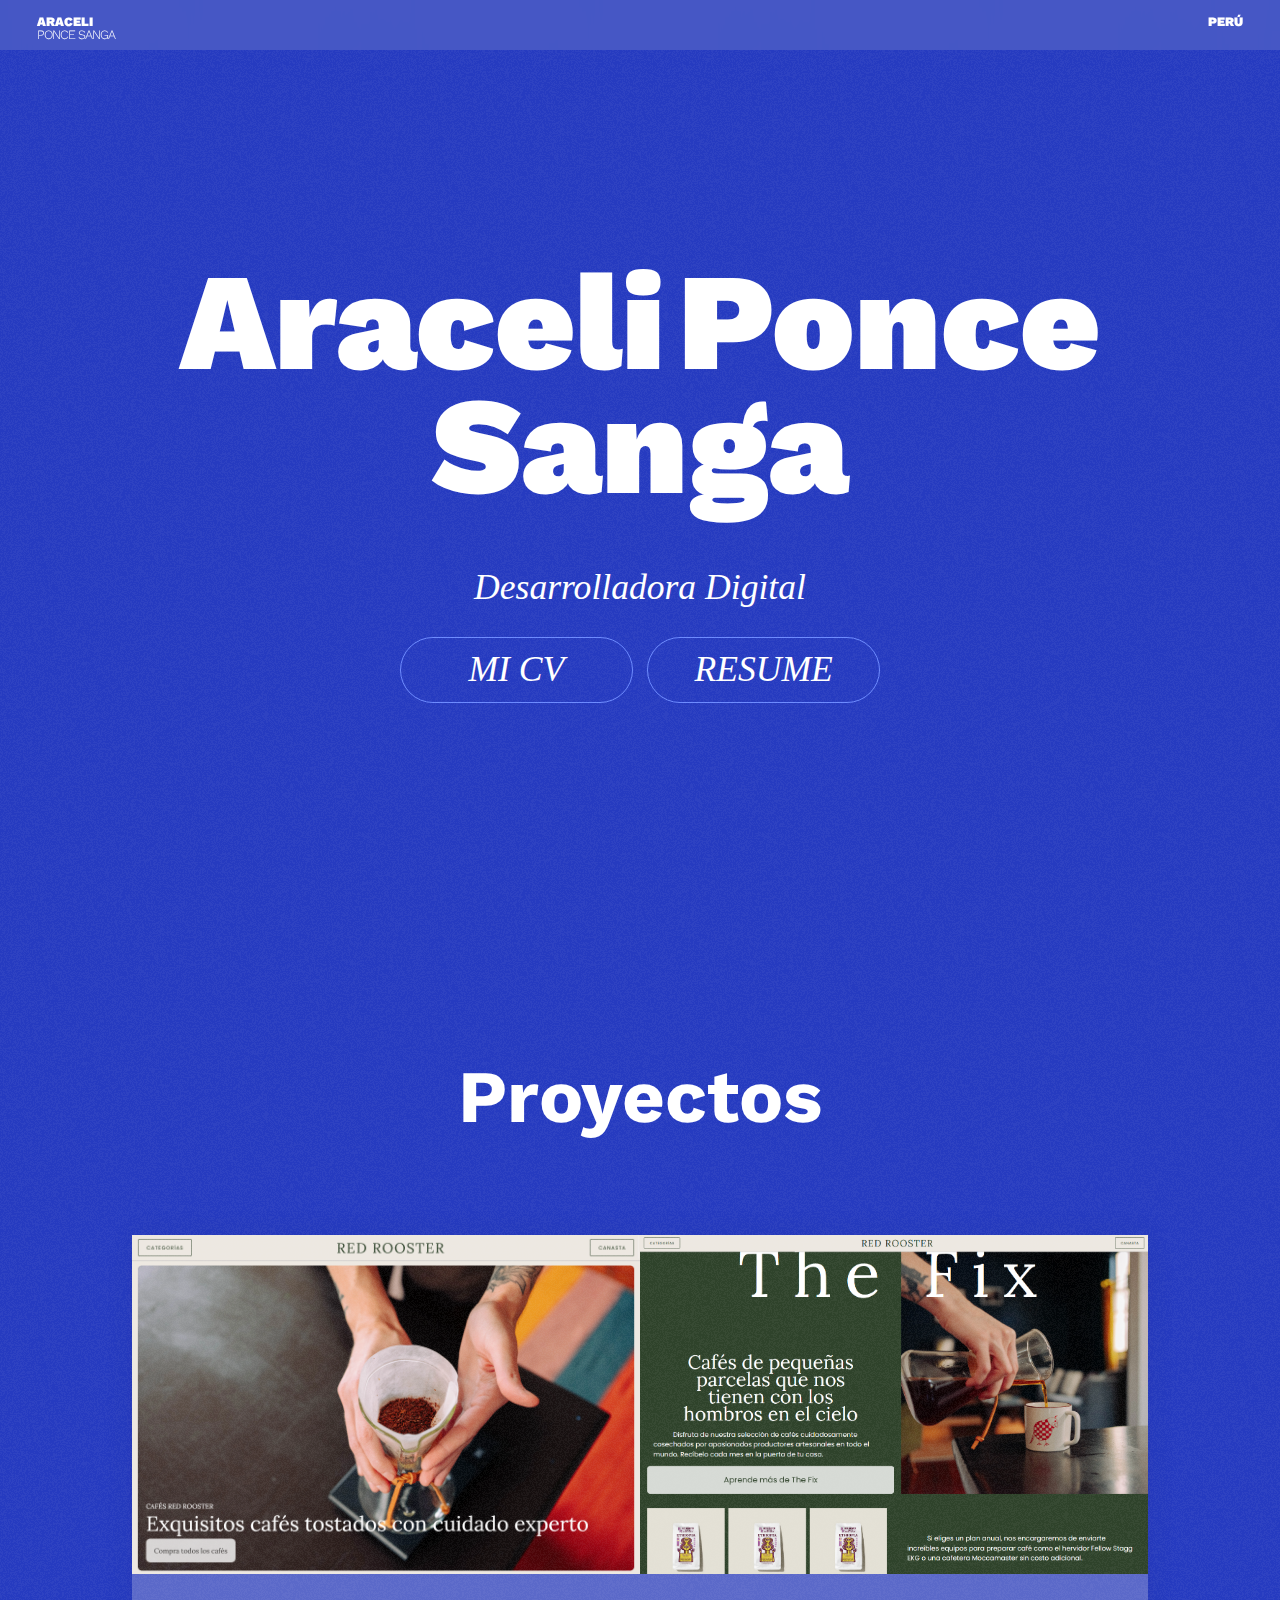
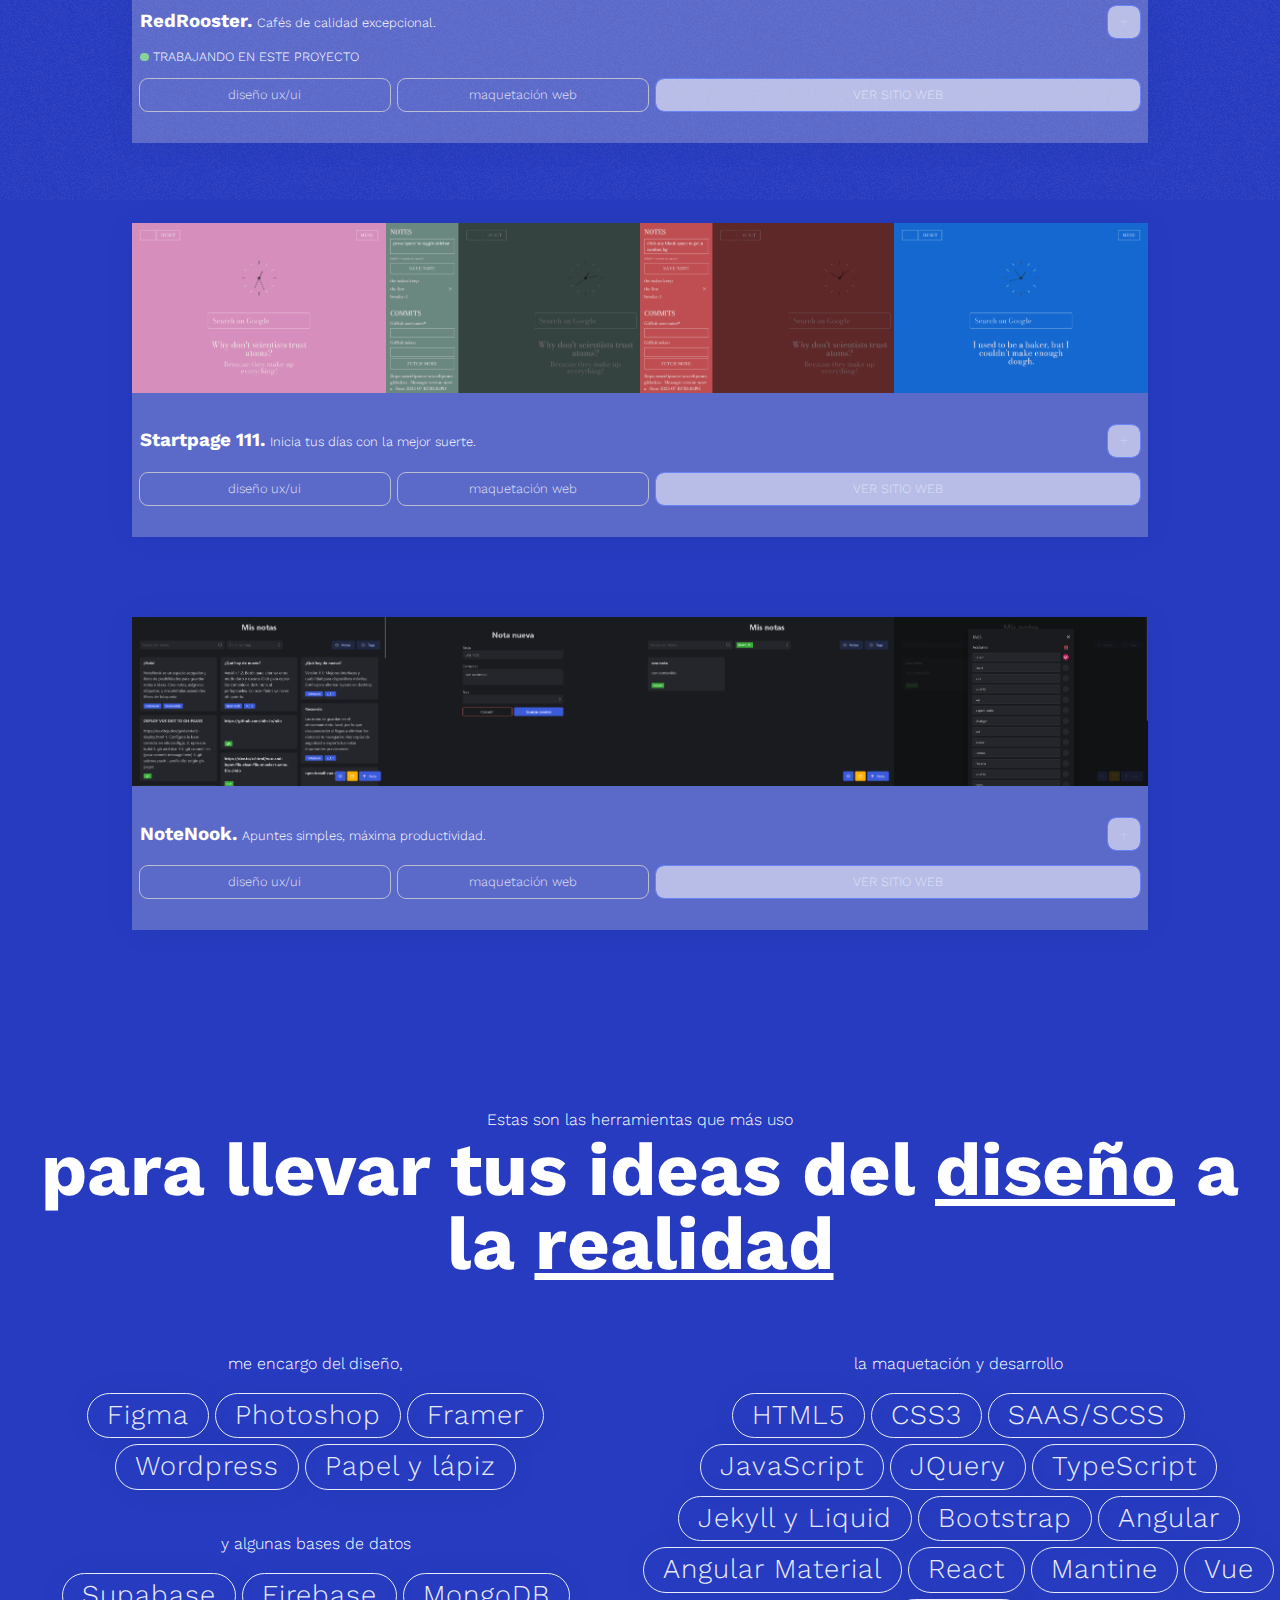
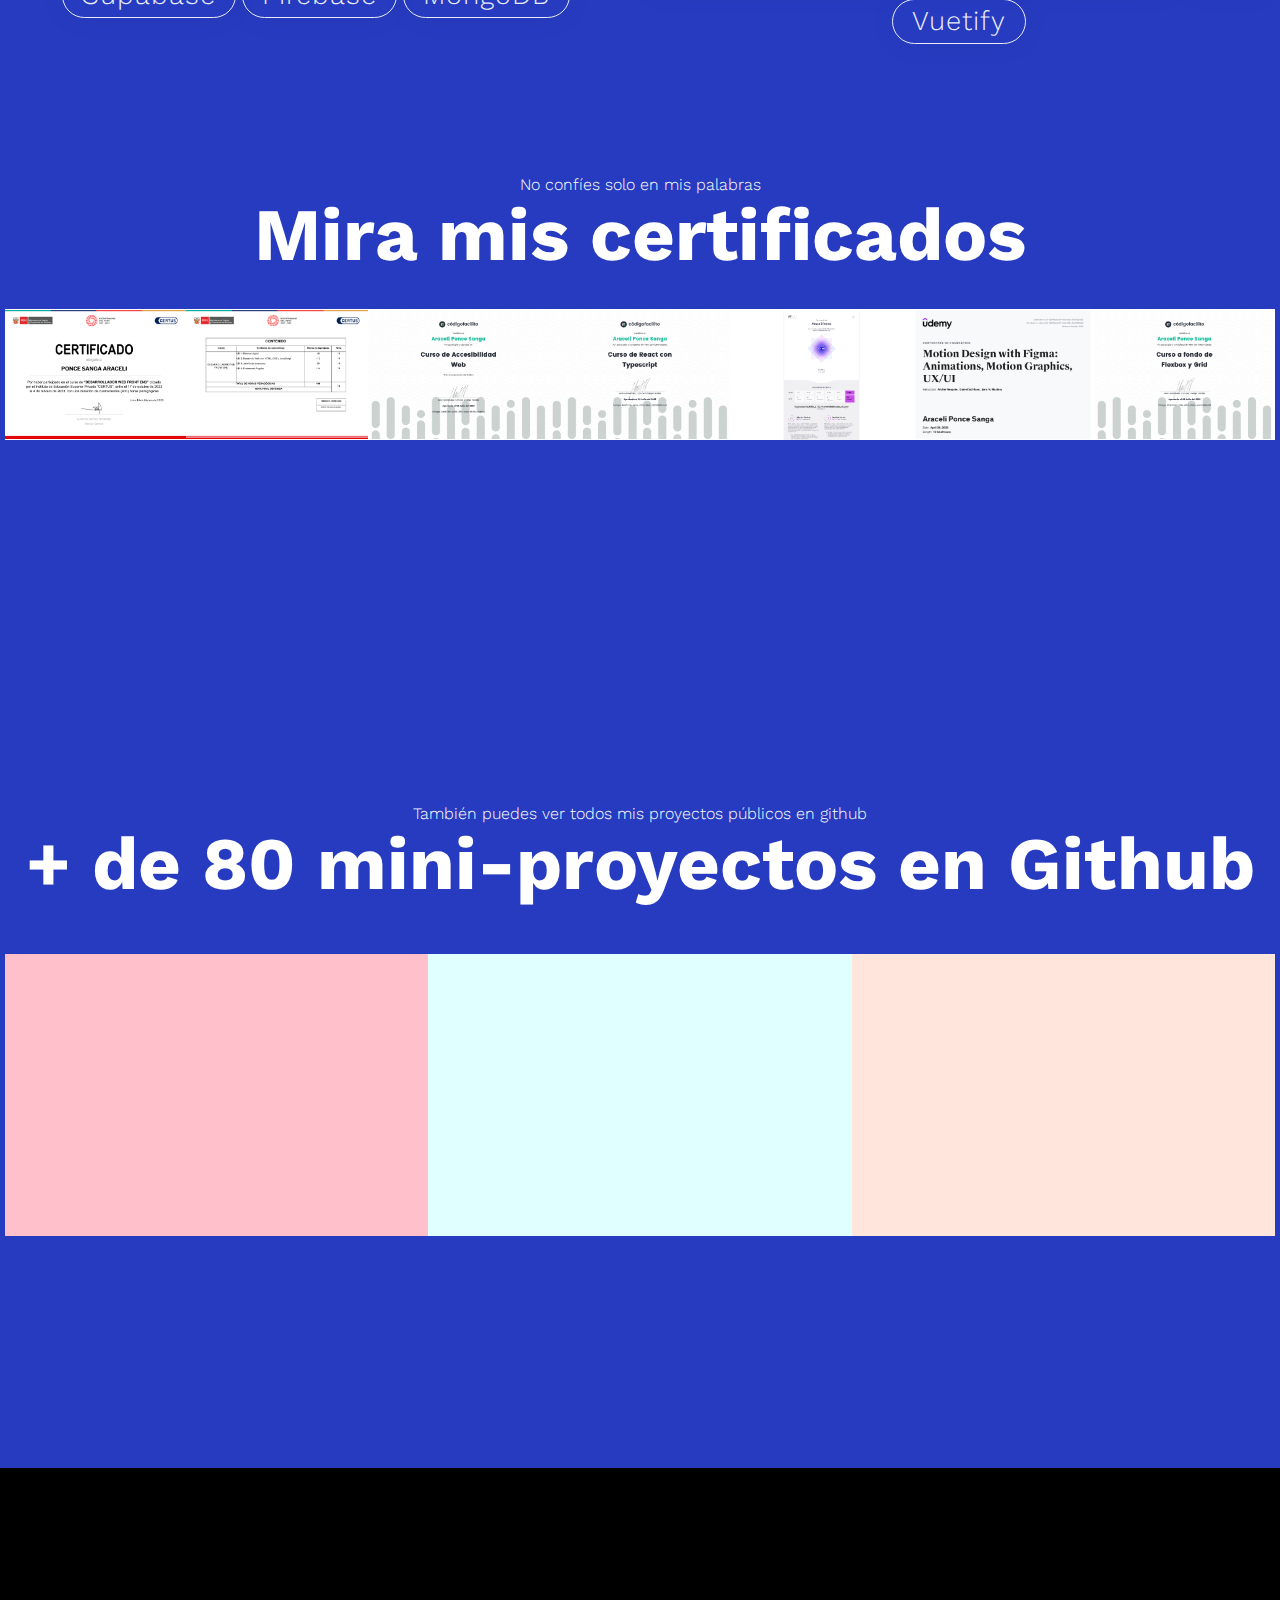
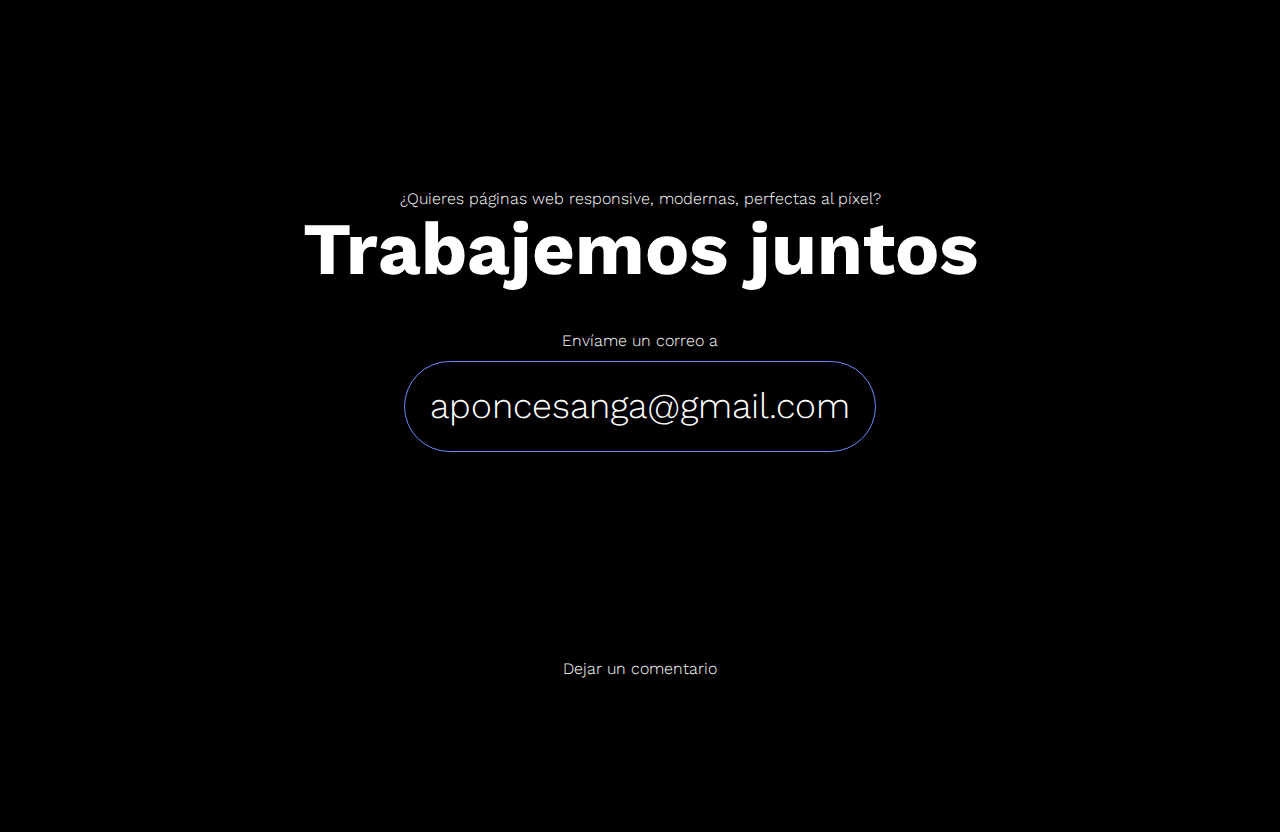
==== commit 573a870b: "links envolving img" ====
--- a/index.html
+++ b/index.html
@@ -64,7 +64,7 @@
 
   <main>
     <section id="proyectos">
-      <h2>Proyectos</h2>
+      <h2 class="text-center">Proyectos</h2>
       <ol class="contained pt-xbig">
 
 
@@ -528,7 +528,7 @@
       background-repeat: repeat;
       height: 300%;
       left: -100%;
-      opacity: .05;
+      opacity: .04;
       pointer-events: none;
       position: fixed;
       top: -100%;
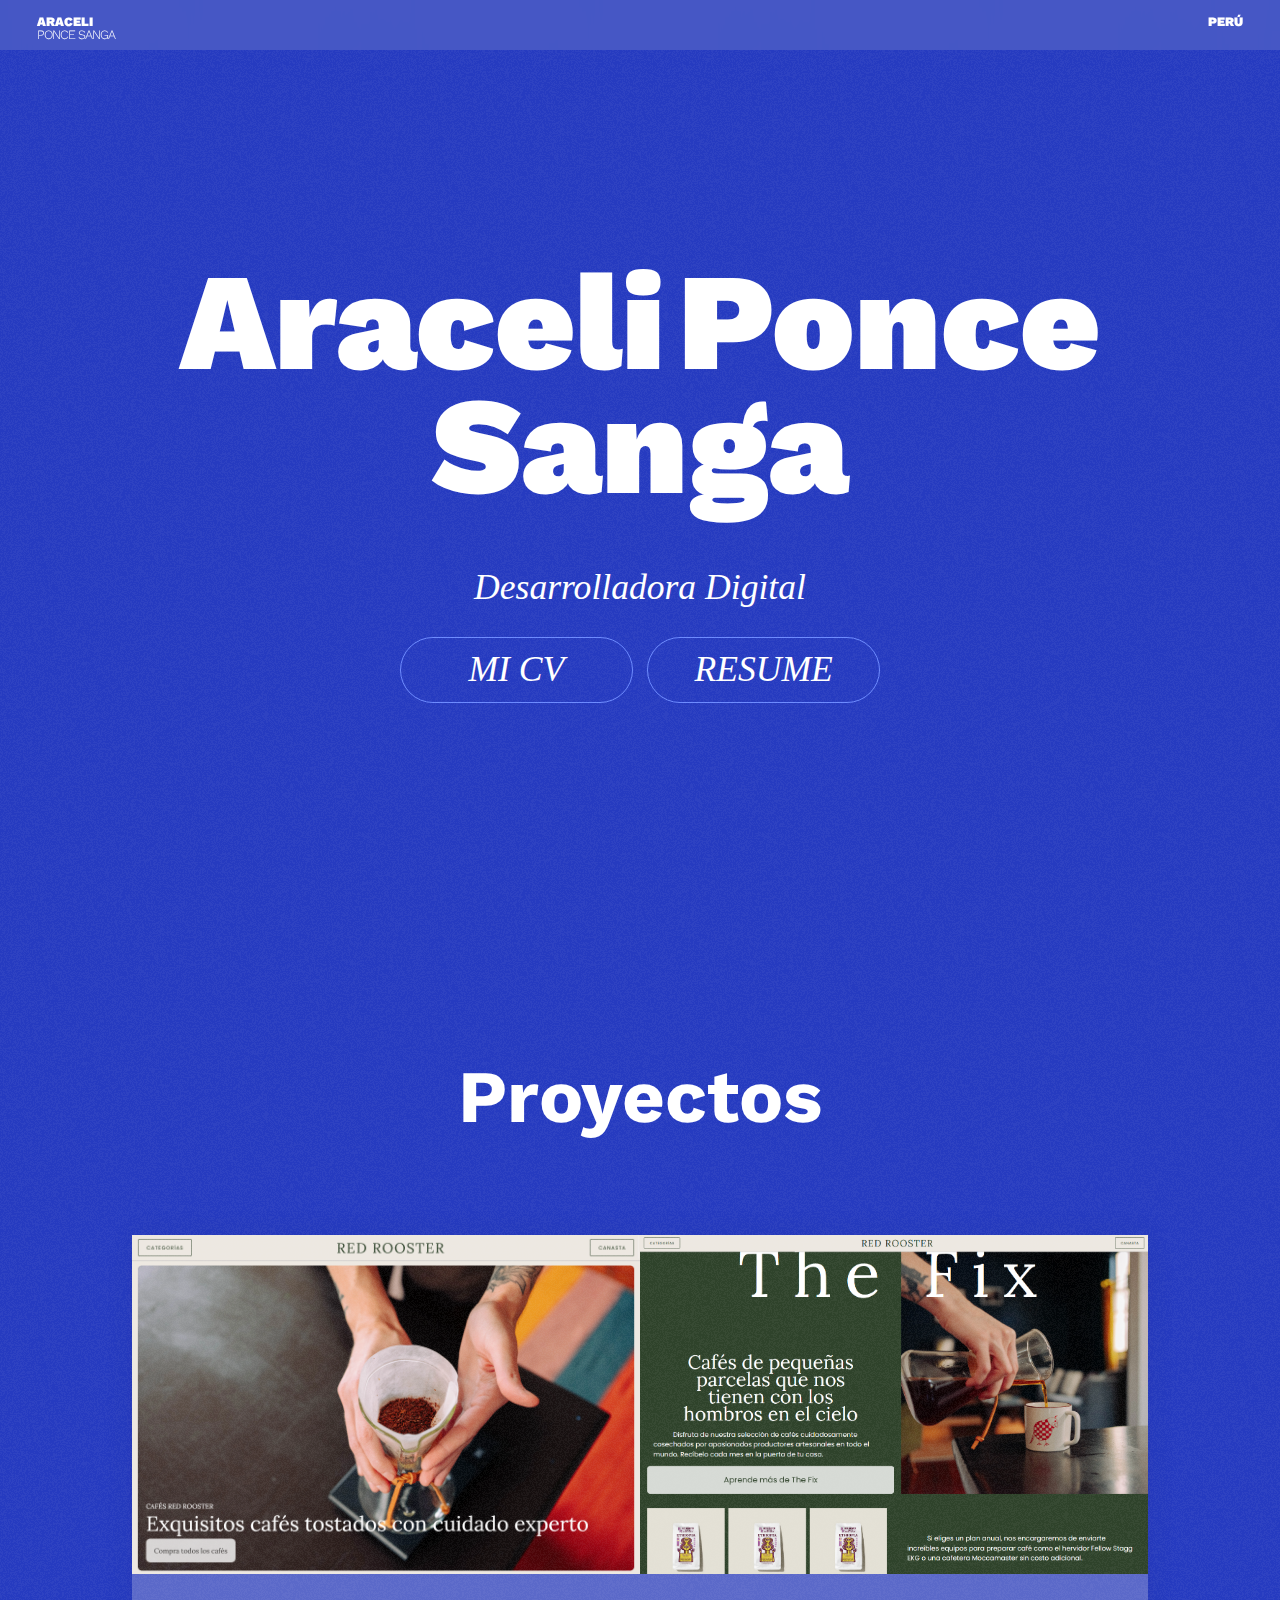
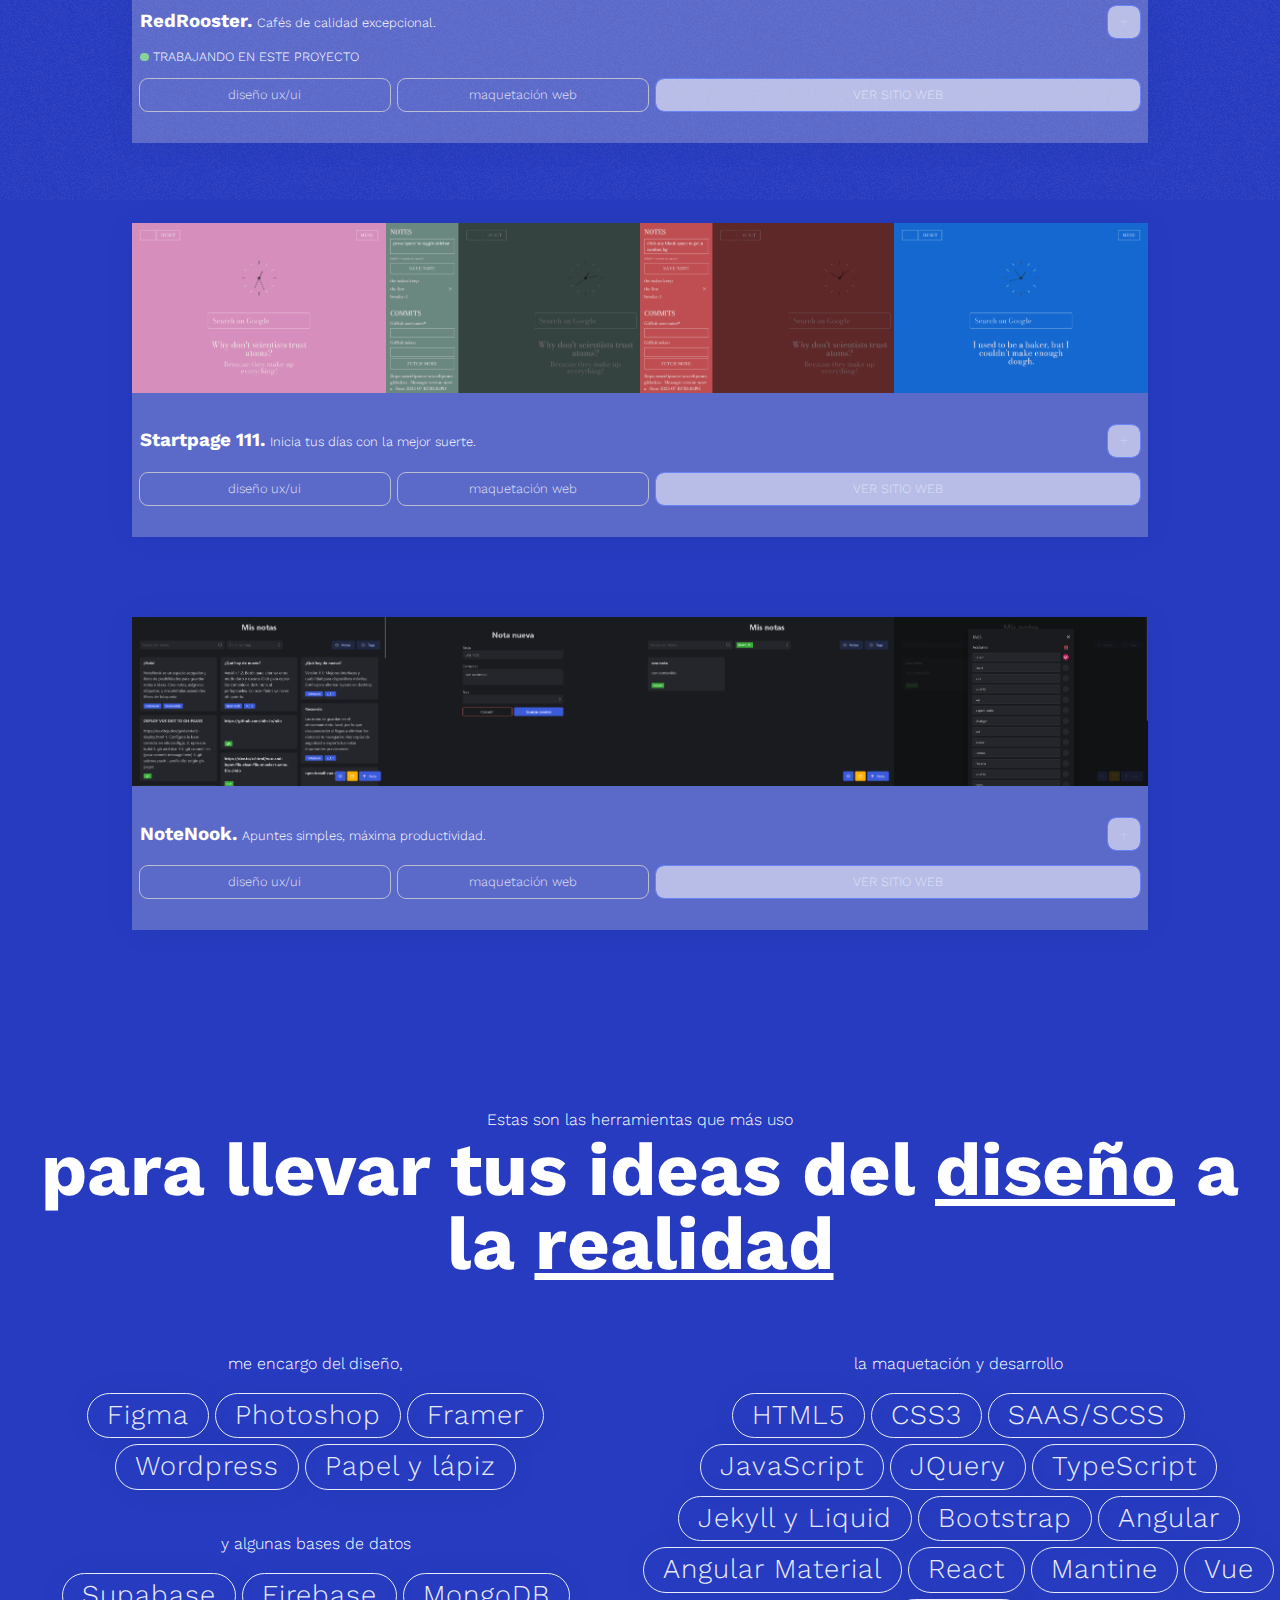
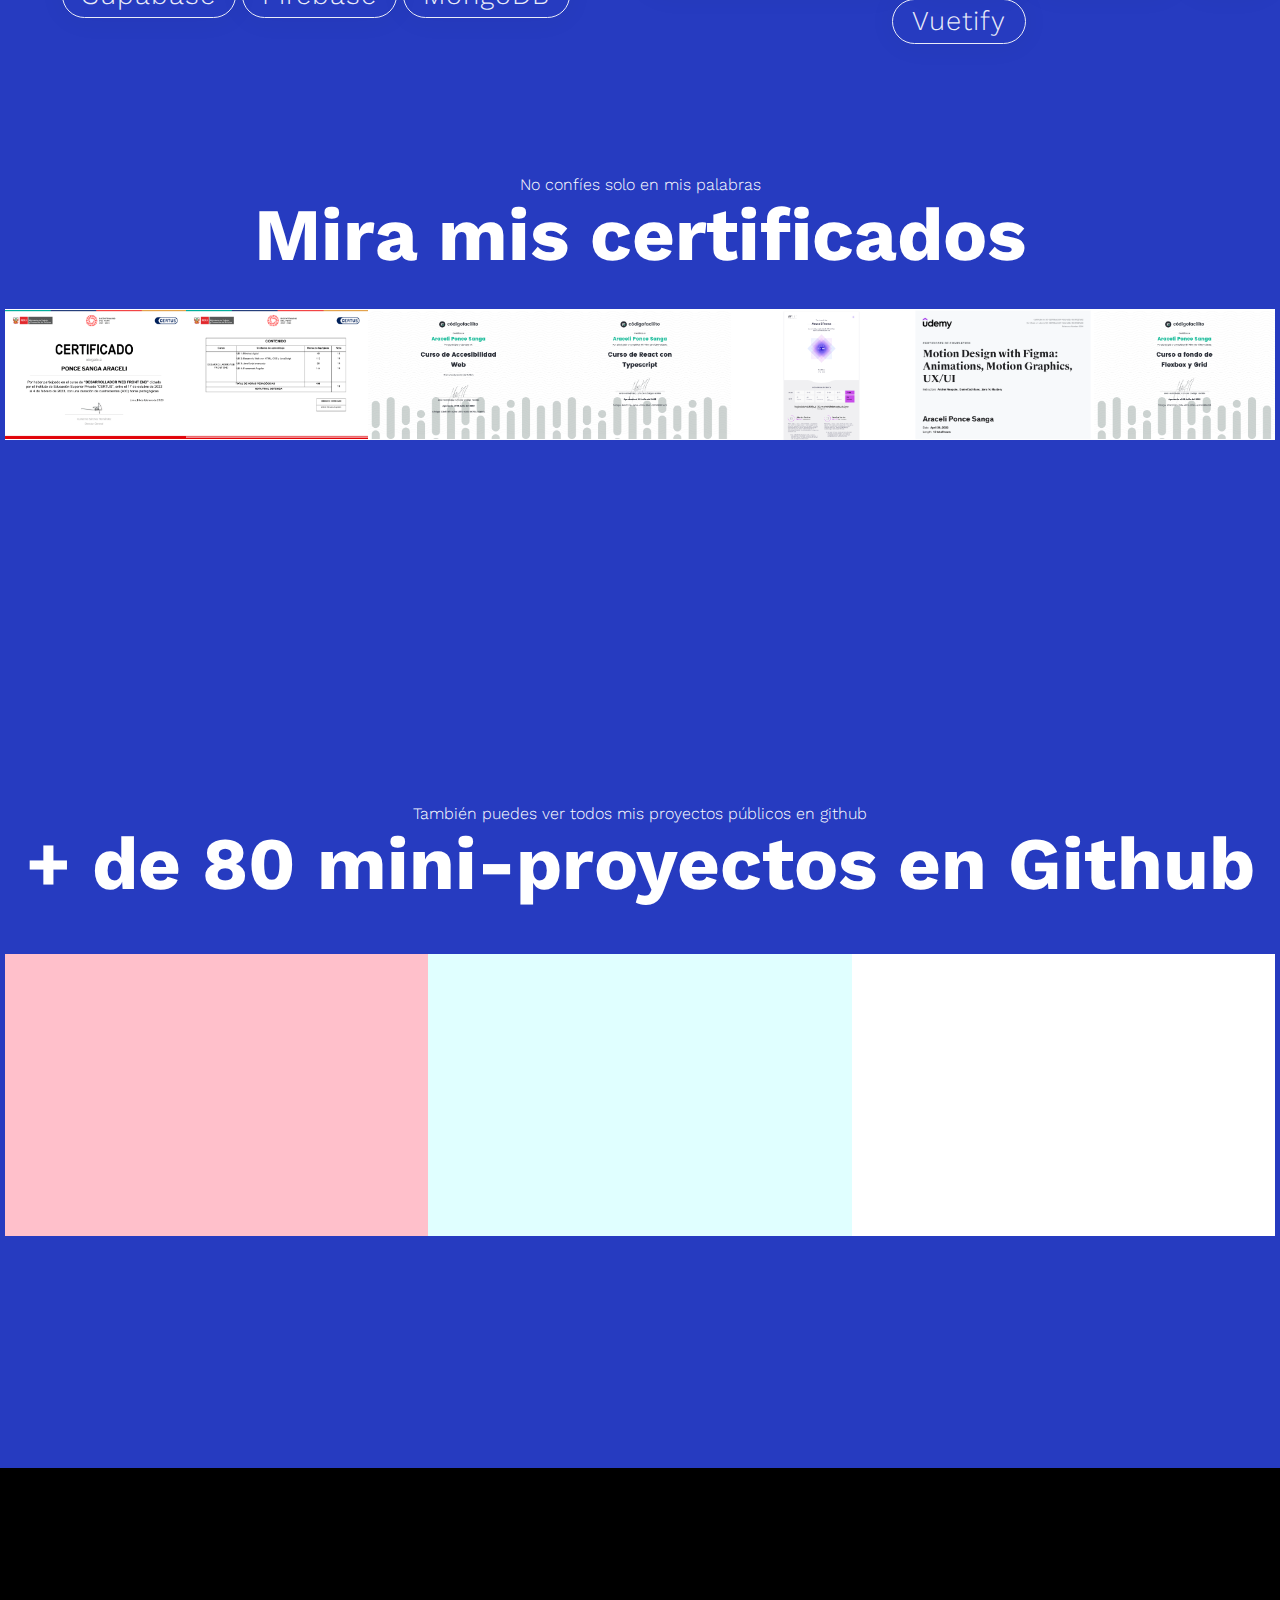
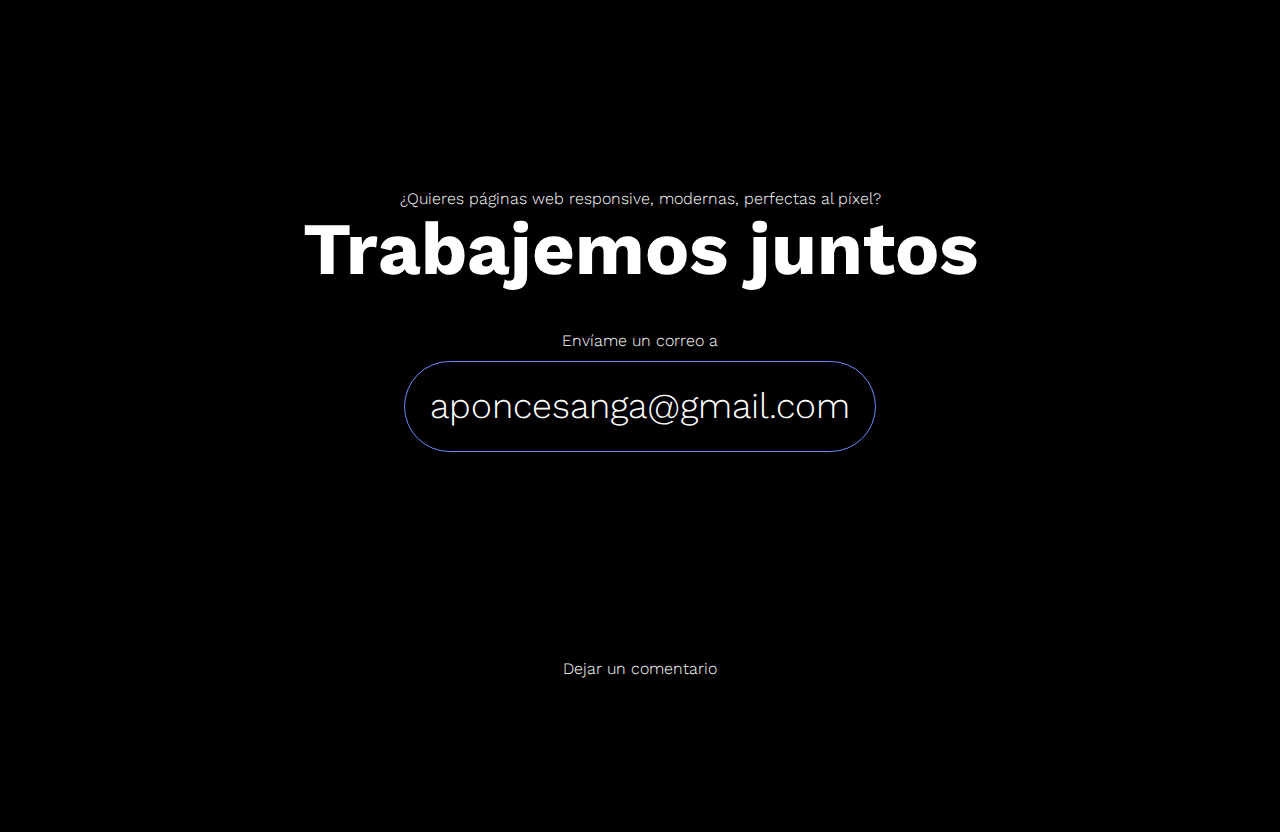
==== commit 5aebf8c7: "index" ====
--- a/index.html
+++ b/index.html
@@ -10,17 +10,36 @@
 
 
   <link rel="stylesheet" href="css/nuevo.min.css">
+
   <script src="js/nuevo.min.js" type="module"></script>
   <script src="https://cdn.jsdelivr.net/npm/@supabase/supabase-js"></script>
+  <script src="https://cdn.jsdelivr.net/npm/keen-slider@5.5.0/keen-slider.min.js" defer></script>
 
 
 
   <link href="https://fonts.googleapis.com/css?family=Montserrat|Work+Sans" rel="stylesheet">
 
 
-  <script src="https://cdn.jsdelivr.net/npm/keen-slider@5.5.0/keen-slider.min.js" defer></script>
-
-  <!-- seo -->
+
+  <!-- Search Engine Optimization -->
+  <meta name="description" content="Transformando ideas en realidad: desarrolladora digital con experiencia en crear sitios optimizados y responsivos. Diseños que se adaptan a las necesidades de tu audiencia.">
+  <meta name="keywords" content="Front end developer, Digital developer, Desarrollador web, Desarrollador digital, Integración con API, Supabase, Desarrollo de sitios web responsivos, Diseño de sitios web a medida, Animaciones web, Optimización de sitios web">
+  <meta name="author" content="Araceli Ponce Sanga">
+
+  <!-- Social Media Optimization -->
+  <meta property="og:title" content="Araceli Ponce Sanga | Portafolio web">
+  <meta property="og:description" content="Transformando ideas en realidad: desarrolladora digital con experiencia en crear sitios optimizados y responsivos. Diseños que se adaptan a las necesidades de tu audiencia.">
+  <meta property="og:type" content="website">
+  <meta property="og:url" content="https://www.araceliponce.github.io/">
+  <meta property="og:image" content="assets/og-image.png">
+
+
+
+
+  <!-- Icons -->
+  <link rel="apple-touch-icon" sizes="180x180" href="assets/apple-touch-icon.png">
+  <link rel="icon" type="image/png" sizes="32x32" href="assets/favicon-32x32.png">
+  <link rel="icon" type="image/png" sizes="16x16" href="assets/favicon-16x16.png">
 
 
 
--- a/css/nuevo.min.css
+++ b/css/nuevo.min.css
@@ -1 +1 @@
-*,*:before,*:after{margin:0;padding:0;box-sizing:border-box}html{scroll-behavior:smooth;scroll-padding-top:.5rem}article,aside,details,figcaption,figure,footer,header,hgroup,main,menu,nav,section,summary{display:block}audio,canvas,progress,video{display:inline-block;vertical-align:baseline}audio:not([controls]){display:none;height:0}[hidden]{display:none}a{background-color:rgba(0,0,0,0)}mark{background:var(--color-accent, coral);color:#000}small{font-size:80%}sub,sup{font-size:75%;line-height:0;position:relative;vertical-align:baseline}sup{top:-0.5em}sub{bottom:-0.25em}img{border:0}svg:not(:root){overflow:hidden}figure{margin:1em 40px}hr{box-sizing:content-box;height:0}pre{overflow:auto}code,kbd,pre,samp{font-family:monospace,monospace;font-size:1em}button,input,optgroup,select,textarea{color:inherit;font:inherit}button{overflow:visible}button,select{text-transform:none}button,html input[type=button],input[type=reset],input[type=submit]{-webkit-appearance:button;cursor:pointer}button[disabled],html input[disabled]{cursor:default}button::-moz-focus-inner,input::-moz-focus-inner{border:0;padding:0}input{line-height:normal}input[type=checkbox],input[type=radio]{box-sizing:border-box;padding:0}input[type=number]::-webkit-inner-spin-button,input[type=number]::-webkit-outer-spin-button{height:auto}input[type=search]{-webkit-appearance:textfield;box-sizing:content-box}input[type=search]::-webkit-search-cancel-button,input[type=search]::-webkit-search-decoration{-webkit-appearance:none}fieldset{border:1px solid silver;padding:.35em .625em .75em}textarea,input{background:rgba(0,0,0,0);border:none;outline:1px solid}optgroup{font-weight:bold}table{border-collapse:collapse;border-spacing:0}td,th{padding:0}/*! Source: https://github.com/h5bp/html5-boilerplate/blob/master/src/css/main.css */input,button,select,textarea{font-family:inherit;font-size:inherit;line-height:inherit}img{vertical-align:middle;display:block;max-width:100%;height:auto}.img-rounded{border-radius:6px}.img-circle{border-radius:50%}.sr-only{position:absolute;width:1px;height:1px;margin:-1px;padding:0;overflow:hidden;clip:rect(0, 0, 0, 0);border:0}.sr-only-focusable:active,.sr-only-focusable:focus{position:static;width:auto;height:auto;margin:0;overflow:visible;clip:auto}[role=button]{cursor:pointer}:root bg-xxlight{color:#fff}:root bg-xlight{color:#fff}:root bg-light{color:#fff}:root bg-normal{color:#f4f4f0}:root bg-dark{color:#eeeee7}:root bg-xdark{color:#e7e7de}:root bg-xxdark{color:#e1e1d6}:root text-xxlight{color:gray}:root text-xlight{color:#666}:root text-light{color:#4d4d4d}:root text-normal{color:#333}:root text-dark{color:#2b2b2b}:root text-xdark{color:#242424}:root text-xxdark{color:#1c1c1c}:root accent1-xxlight{color:#fff}:root accent1-xlight{color:#e1e5fc}:root accent1-light{color:#b2bcf8}:root accent1-normal{color:#8394f4}:root accent1-dark{color:#7588f3}:root accent1-xdark{color:#677cf2}:root accent1-xxdark{color:#5970f0}:root accent2-xxlight{color:#a2e9db}:root accent2-xlight{color:#79dfcb}:root accent2-light{color:#50d5bb}:root accent2-normal{color:#2fc3a6}:root accent2-dark{color:#2cb79c}:root accent2-xdark{color:#29aa91}:root accent2-xxdark{color:#269e87}:root accent3-xxlight{color:#ffd599}:root accent3-xlight{color:#ffbf66}:root accent3-light{color:#fa3}:root accent3-normal{color:#ff9500}:root accent3-dark{color:#f08c00}:root accent3-xdark{color:#e08300}:root accent3-xxdark{color:#d17a00}.d-flex{display:flex;gap:.5ex}.supabase--box{display:flex;gap:1em;flex-wrap:wrap}@media only screen and (min-width: 900px){.supabase--box{justify-content:start}}.supabase--box>*{min-width:100%;display:grid;gap:3rem;text-align:center}@media only screen and (min-width: 900px){.supabase--box>*{grid-template-columns:30% 1fr;text-align:start}}.min-w-100{flex:1;min-width:100%}.text-start{text-align:start}.text-end{text-align:end}.text-big{font-size:3rem;max-width:10ch;margin:0;line-height:1}.d-inline-flex{display:inline-flex;gap:1em}.max-w-10ch{max-width:20ch}.text-left{text-align:left}.text-right{text-align:right}.text-center{text-align:center}.text-justify{text-align:justify}.text-nowrap{white-space:nowrap}.text-lowercase{text-transform:lowercase}.text-uppercase{text-transform:uppercase}.text-capitalize{text-transform:capitalize}article,aside,details,figcaption,figure,footer,header,hgroup,menu,nav,section{display:block}table{border-collapse:collapse;border-spacing:0}ul,ol{list-style:none}#projects{width:100%}article{padding:1rem;border-radius:.4rem}.flex-1{flex:1}.wrap{flex-wrap:wrap}.desktop{display:none !important}@media only screen and (min-width: 1020px){.desktop{display:block}}a{cursor:pointer;opacity:.8;color:inherit;transition:all .3s ease}a:hover{color:#f08c00;text-decoration:none;opacity:1}button{border:none;outline:.1rem solid rgba(0,0,0,0)}:root{--text: #525252}:root{--orange: #fd9a6c;--green: #4fcfad;--yellow: #fdcc48;--purple: #6b89ff}body,.fixed-top,.inlineSizeContainer{width:min(60rem,100%);width:100%}.logo{position:absolute;z-index:99;left:1rem;bottom:.5rem;line-height:1;font-size:90%;font-family:var(--serif);font-weight:bold;color:#fff}.has-bg-image{position:fixed;background-image:url("/images/tomoko-uji-Oq6Mdb4o6vA-unsplash.jpg") !important;inset:0;z-index:-1;background:center center/cover no-repeat}.m-0{margin:0 !important}.mt-small{margin-top:.2rem !important}.mb{margin-bottom:.2rem !important}.mt-auto{margin-top:auto}.mt-5{margin-top:5rem}.mt-3{margin-top:3rem}.ml-a{margin-left:auto}.ml-auto{margin-left:auto}.m-0-p-0{margin:0;padding:0}.px{padding-inline:1em}.py{padding-block:1em}.py-small{padding-block:.5em}.gap-regular{gap:3rem !important}.gap-0{gap:0}.gap-1{gap:1em}.btn--filled{display:block;outline:1px solid rgba(0,0,0,0);text-decoration:none;border-radius:.5rem;background-color:var(--accent, white);text-transform:uppercase;transition:all .2s cubic-bezier(0.455, 0.03, 0.515, 0.955);opacity:.8}.btn--filled{background-color:rgba(255,255,255,.7);color:var(--color-bg);outline:1px solid var(--purple) !important;transition:all .3s ease}.btn--filled:hover{background-color:rgba(255,255,255,.9);outline:1px solid;color:var(--green)}.btn--filled:focus-visible{outline:.2rem solid var(--green)}.yellow{width:-moz-fit-content;width:fit-content;margin-inline:auto;padding:.4em .7em;background:rgba(0,0,0,0);opacity:1;border-radius:100vh !important;overflow:hidden;margin-top:.5rem;outline:1px solid;font-size:clamp(1rem,2vw + 10px,7rem)}.text-none{text-transform:none}.yellow:hover{color:var(--purple)}.blocks{display:flex;padding-block:1rem;gap:.5rem;font-size:.8rem;line-height:.8;display:grid}.blocks>a{grid-column:1/span 2}@media only screen and (min-width: 900px){.blocks{grid-template-columns:25% 25% 1fr;grid-template-rows:1fr}.blocks>a{grid-column:auto}}.blocks>*{min-height:var(--block-height);display:grid;place-content:center;border-radius:.5rem;padding-inline:var(--spacer-small);outline:1px solid #d3d3d3;opacity:.8}.fixed-top{position:fixed;top:0;left:0;right:0;z-index:9;padding:0}nav{display:flex;justify-content:end;width:100%;margin-inline:auto}nav ul{display:flex;width:100%;justify-content:end;gap:1vw;padding-inline:1rem}nav li{padding:0;margin-top:1.3rem}nav li:nth-child(n+2){background-color:rgba(225,225,225,.7);-webkit-backdrop-filter:blur(1rem);backdrop-filter:blur(1rem);border-radius:.5rem;height:-moz-fit-content;height:fit-content}nav{position:relative}.project-button,nav a{font-size:clamp(.2rem,3vw + 7px,.8rem)}nav a{text-decoration:none;display:block;transition:all .2s ease;-moz-transition:all .2s ease;-o-transform:all .2s ease;-webkit-transition:all .2s ease;padding-block:.5em .5em;padding-inline:1em}a:hover,a:active,a:focus-visible{color:#333}a:focus-visible{text-decoration:underline}.hero{min-height:100vh;min-height:100svh;display:grid;place-content:center;text-align:center;position:relative;font-size:1rem;font-size:clamp(1rem,7vw + 10px,2rem);line-height:1;background:var(--bg-hero)}.justify-content-center{justify-content:center;font-size:clamp(1rem,10vw + 10px,12rem)}.hero .text-clamp{display:flex;flex-wrap:wrap;gap:.1em;justify-content:center;font-weight:900;font-size:clamp(3rem,10vw + 10px,12rem);line-height:.8}.hero *{margin:0}.btn--scroll-down{position:absolute;top:95vh;top:95svh;left:0;right:0;text-align:center}main{box-shadow:0 0 32px rgba(0,0,0,.05)}:root{--black: 40, 30%, 5%;--white: 179, 2%, 88%;--red: 4, 51%, 58%;--blue: 170, 30%, 68%;--hue: 70;--sat: 15%;--lig: 50%;--bg: var(--hue), var(--sat), var(--lig);--bs: var(--hue), var(--sat), calc(var(--lig) - 10%)}.title{font-size:3rem;position:relative;display:inline;font-size:clamp(1rem,10vw + 10px,7rem);line-height:1;padding-bottom:.5em;color:#fff}.linear-gradient{text-align:center;background:linear-gradient(to right, var(--yellow) 20%, var(--green) 40%, var(--green) 60%, var(--yellow) 80%);background-size:200% auto;color:#000;background-clip:text;text-fill-color:rgba(0,0,0,0);-webkit-background-clip:text;-webkit-text-fill-color:rgba(0,0,0,0);animation:shine 20s linear infinite}@keyframes shine{to{background-position:200% center}}.title+*{transform:translateY(-3rem)}.typing{position:relative}.typing ::after{content:"";display:inline-block;vertical-align:text-top;width:.1em;height:2ex;animation:blink 1.3s infinite steps(1, start)}@keyframes blink{from,51%{opacity:0}}.autogrid{--column-width: min(24rem, 100%);display:grid !important;grid-template-columns:repeat(auto-fit, minmax(var(--column-width), 1fr));gap:1em}.grid-center{display:grid;place-content:center}.project-card>*+*{margin-top:1em}.card-title,.card-title--small,.card-title--big{font-size:2.4rem;text-align:center;letter-spacing:7px;font-weight:bold;text-transform:uppercase;line-height:1.3;color:#677cf2;word-wrap:break-word}.card-title{margin-bottom:0}.card-title--small{display:block;font-size:80%;margin-block:1em !important;text-transform:uppercase;letter-spacing:2px}.card-title--big{font-size:2rem;letter-spacing:2px;color:var(--purple)}.card-description,.box,nav a{color:#696767;font-size:1rem;font-weight:lighter;font-family:var(--serif)}.project-card a:hover,.project-card a:active{text-decoration:none}.small{font-size:80%}.spaced-between{justify-content:space-between}button{background:rgba(0,0,0,0)}[data-accordion-header]{display:flex;justify-content:space-between;align-items:center;width:100%;cursor:pointer;font-size:1.3rem;padding:0;text-align:start;font-weight:300}.accordionIcon{position:relative;width:30px;height:2px;height:1px;background-color:currentColor;cursor:pointer}.line{position:absolute;top:50%;left:0;width:100%;height:2px;height:1px;background-color:inherit;transition:transform .2s}.line::after{content:"";position:absolute}[aria-expanded=true] .line{transform:translate(0, -50%)}[aria-expanded=false] .line{transform:translate(0, -50%) rotate(-90deg)}[aria-expanded=false] .line::after{top:0;left:0;width:100%;height:2px;height:1px;height:.5px;background-color:inherit;transform-origin:center;transition:transform .2s}[aria-expanded=false] .line::after{transform:translate(0, -50%) rotate(90deg)}dd+dt{margin-top:3rem}dl{width:min(24rem,70vw)}dl>*{margin-right:auto;display:block;padding:0}dd[id]{margin-left:0;margin-top:2rem;text-transform:uppercase}.dNone{display:none}.relative{position:relative}.scrollingImg{-webkit-user-select:none;-moz-user-select:none;user-select:none}.scrollingImgWrapper:after{content:"Toca la imagen";position:absolute;bottom:.5rem;right:.5rem;font-size:80%;filter:invert(1);transition:all .3s ease;opacity:.5}@media(hover: hover){.scrollingImgWrapper:after{content:"Actualizado en: " attr(data-last-update);position:absolute;transform:translateY(0.5rem);transition:all .3s ease;opacity:.5}.scrollingImgWrapper:hover .scrollingImgWrapper:after{opacity:1;transform:translateY(0)}}#contact{display:grid;align-content:center}.contact:empty{opacity:.3}.contact{display:flex;flex:1 1 auto;border-radius:4px;font-family:var(--serif)}.text a,.icon{display:block;padding:3rem 1rem}.text-icon{display:flex;align-items:center;gap:1em}.btnCopy{width:7cqw;height:7cqw;opacity:.7}.btnCopy:hover,.btnCopy:focus-visible{opacity:1}#copyEmail,#copyGithub{width:100%;height:100%}path{stroke:var(--color-primary)}.d-none{display:none !important}.copy{display:flex;padding-block:2rem;justify-content:center;opacity:.8;gap:.7ex}form{font-size:90%}.grid--footer{display:grid;grid-template-rows:1fr auto auto;gap:1rem}.grid--footer>*{display:grid}.form-control{padding:.7rem 1rem;border-radius:.5rem;resize:vertical;background-color:rgba(255,255,255,.3);outline:none}form button{text-transform:uppercase}#contenedorMensajes{display:block;-moz-columns:30ch;columns:30ch;overflow:auto;text-align:start;transition:all .7s ease;overscroll-behavior-block:contain;-moz-column-gap:1rem;column-gap:1rem;padding:4rem 2rem}.msg{-webkit-user-select:none;-moz-user-select:none;user-select:none}.msg:nth-child(1){rotate:1deg}.msg:nth-child(2){margin-left:2rem;rotate:-2deg}.msg:nth-child(3){margin-top:1rem;rotate:3deg}.msg:nth-child(4){margin-left:auto;rotate:-3deg}.msg:nth-child(5){margin-left:1rem;rotate:1deg}.msg{max-width:40ch}.text-center{display:block;text-align:center}.msg{padding:1.3rem 2rem;border-radius:.5rem;margin-bottom:.7rem;page-break-inside:avoid;-moz-column-break-inside:avoid;break-inside:avoid;font-size:small;line-height:1.1;background:#c2c2c2;color:#222}.msg *{opacity:.7}.msg .text{margin-top:1em;opacity:1}.grid-5-5,.grid-6-4,.grid-4-6{display:grid;gap:1rem}@media screen and (min-width: 900px){.grid-5-5,.grid-6-4,.grid-4-6{display:grid;grid-auto-flow:column;grid-template-columns:1fr 1fr;gap:1rem}.grid-6-4{grid-template-columns:60% 40%}.grid-4-6{grid-template-columns:40% 60%}}@keyframes fadeOut{0%{opacity:1}100%{opacity:0}}.fadeOut{animation-name:fadeOut}@keyframes fadeOutDown{0%{opacity:1}100%{opacity:0;transform:translate3d(0, 3%, 0)}}.fadeOutDown{animation-name:fadeOutDown}@keyframes fadeIn{0%{opacity:0}100%{opacity:1}}.fadeIn{animation-name:fadeIn}@keyframes fadeIn8{0%{opacity:0}100%{opacity:.8}}.fadeIn8,#circle.fadeIn8{animation-name:fadeIn8}@keyframes fadeInUp{0%{opacity:0;transform:translate3d(0, 5%, 0)}100%{opacity:1;transform:none}}.scroll--fadeinUp{opacity:0;transform:translate3d(0, 5%, 0);transition:all .3s ease}.scroll--fadeinUp.active{opacity:1;transform:none}@keyframes fadeInUp{0%{opacity:0;transform:translate3d(0, 5%, 0)}100%{opacity:1;transform:none}}.fadeInUp{animation-name:fadeInUp}@keyframes fadeInDown{0%{opacity:0;transform:translate3d(0, -3%, 0)}100%{opacity:1;transform:none}}.fadeInDown{animation-name:fadeInDown}.scrollingImgWrapper{display:block;height:min(20rem,50vh);overflow:hidden;position:relative;border-radius:.2rem}.scrollingImg{transition:transform 5s cubic-bezier(0.39, 0.575, 0.565, 1);transform:translateY(0%)}.scrollingImgWrapper:hover .scrollingImg{transform:translateY(calc(-100% + min(20rem, 50vh)))}article{max-width:30rem;margin-inline:auto}.intro{grid-area:intro}.educa{grid-area:educa}.habi{grid-area:habi}.trabajo{grid-area:trabajo}.final{grid-area:final}.box{display:block}.wrapper{display:grid;grid-gap:1rem;grid-template-areas:"educa " "habi " "trabajo" "final";transition:all .2s ease}@media screen and (min-width: 900px){.wrapper{grid-template-areas:"educa habi habi " "educa trabajo trabajo" "final final final"}}@media screen and (min-width: 1200px){.wrapper{grid-template-areas:"educa habi final" "educa trabajo final"}}.box{border-radius:5px;padding:1rem}.bg-xxlight{background-color:#fff}.bg-xlight{background-color:#fff}.bg-light{background-color:#fff}.bg-normal{background-color:#f4f4f0}.bg-dark{background-color:#eeeee7}.bg-xdark{background-color:#e7e7de}.bg-xxdark{background-color:#e1e1d6}.text-xxlight{background-color:gray}.text-xlight{background-color:#666}.text-light{background-color:#4d4d4d}.text-normal{background-color:#333}.text-dark{background-color:#2b2b2b}.text-xdark{background-color:#242424}.text-xxdark{background-color:#1c1c1c}.accent1-xxlight{background-color:#fff}.accent1-xlight{background-color:#e1e5fc}.accent1-light{background-color:#b2bcf8}.accent1-normal{background-color:#8394f4}.accent1-dark{background-color:#7588f3}.accent1-xdark{background-color:#677cf2}.accent1-xxdark{background-color:#5970f0}.accent2-xxlight{background-color:#a2e9db}.accent2-xlight{background-color:#79dfcb}.accent2-light{background-color:#50d5bb}.accent2-normal{background-color:#2fc3a6}.accent2-dark{background-color:#2cb79c}.accent2-xdark{background-color:#29aa91}.accent2-xxdark{background-color:#269e87}.accent3-xxlight{background-color:#ffd599}.accent3-xlight{background-color:#ffbf66}.accent3-light{background-color:#fa3}.accent3-normal{background-color:#ff9500}.accent3-dark{background-color:#f08c00}.accent3-xdark{background-color:#e08300}.accent3-xxdark{background-color:#d17a00}.palette{display:flex;flex-flow:row wrap;font-size:.6rem}.palette .color{width:5rem;height:3rem}.marquee{font-family:var(--serif);color:#333}.marquee .marquee--inner{animation:marquee 20s linear infinite;animation-play-state:running;width:-moz-fit-content;width:fit-content;display:flex;position:relative;transform:translate3d(-25%, 0, 0);transition:opacity .1s;text-transform:uppercase;translate:all .3s ease;padding-block:2rem;gap:.3ex}.marquee span{white-space:nowrap;position:relative;display:flex;align-items:center}.marquee--inner:hover{animation-play-state:paused}@keyframes marquee{0%{right:-100%}100%{right:0}}#guestbook{padding-bottom:0}:root{--serif: "IBM Plex Serif", sans-serif;--sans: "Work Sans", sans-serif;--spacer: 1rem;--spacer-small: .5rem;--block-height: 2rem;color-scheme:light dark;--bg: #e0e0e0;--bg-hero: var(--bg);--bg-dark: #181516;--header-height: 70px;--bg: rgb(38, 59, 192);--text: white;--bg-dark: black}@media only screen and (min-width: 900px){:root{--spacer: 2rem;--spacer-small: 1rem}}#pushesBox{padding-top:var(--header-height)}.blink-text{animation-name:blink--2;animation-duration:1s;animation-timing-function:linear;animation-iteration-count:infinite}@keyframes blink--2{0%{opacity:1}50%{opacity:0}100%{opacity:1}}body{background-color:var(--bg);color:var(--text);line-height:1.7}body,small{font-family:"Work Sans",sans-serif;font-weight:300}h1,h2,h3{-moz-column-break-after:left;break-after:left;line-height:1}h2{font-size:clamp(1rem,5vw + 10px,5rem);padding-bottom:.5em}.contained{max-width:1400px;margin-inline:auto;padding-inline:.3rem}.padding-inline{padding-inline:var(--spacer)}main{padding-block:10rem 2rem}.bg{position:fixed;inset:0;z-index:-7;background:linear-gradient(180deg, #f4e2d8, #f4e2d8, #ba5370);background-position:center center;background-size:cover}#more>.contained{min-height:100vh;display:grid;place-content:center}.container{inline-size:min(100% - 4rem,70rem);margin-inline:auto}.fixed-header{position:fixed;top:0;left:0;width:100%;background-color:var(--bg-hero);padding-top:1rem;padding-inline:var(--spacer);padding-bottom:.5rem;z-index:7;font-size:1rem;-webkit-backdrop-filter:blur(1rem);backdrop-filter:blur(1rem);line-height:1}.fixed-header.show{height:auto;background-color:rgba(224,224,224,.1568627451)}.fixed-text{opacity:0;transition:all .3s ease;display:flex;align-items:start}.fixed-header.show .fixed-text{opacity:1}.grid--two-rows{display:grid}.grid--two-rows{display:grid}.grid--two-rows>*:nth-child(2){letter-spacing:-1px}.bold{font-weight:900}article.featured{box-shadow:0 0 32px rgba(0,0,0,.05);width:100%;max-width:none;border-radius:0;padding:0;margin-bottom:10rem;margin-bottom:5rem}@media only screen and (min-width: 900px){article.featured{width:80%}}.eyebrows{--bg: transparent;letter-spacing:1px;font-size:80%;text-transform:uppercase;opacity:0;transition:all .3s ease;height:2.5rem}.eyebrows>*{outline:1px solid #90ee90;padding:.3em .7em;border-radius:100vh;background:var(--bg)}.eyebrows.active{opacity:1}.scrollingImg-box{background-color:#add8e6;border-radius:.5rem;border-radius:0}.scrollingImg-wrapper{height:0;--padding-top: 66.67%;padding-top:var(--padding-top);position:relative;border-radius:3px;overflow:hidden}.scrollingImg{position:absolute;top:0;max-width:100%;width:100%;transition:transform 5s cubic-bezier(0.39, 0.575, 0.565, 1);display:block}img{width:100% !important}article.featured:hover .scrollingImg-box .scrollingImg{transform:translateY(-100%);transform:translateY(-90%);transform:translateY(-88%)}.scrollingImg-box+*{font-size:80%;padding-top:2rem;padding-inline:.5em}.featured .tags{gap:.5rem;flex-wrap:wrap}.featured h3{text-align:start !important}.tags{display:flex;align-items:center;gap:var(--gap, 0.5em)}.tags li{opacity:.9;font-size:90%;letter-spacing:1px;border-radius:100vh;flex:none;padding:.3em .7em;line-height:1;position:relative}.grid--equis .tags{justify-content:center}@media only screen and (min-width: 900px){.grid--equis .tags{justify-content:center}}.grid--equis .tags li{font-size:1.7rem;box-shadow:0 0 32px rgba(0,0,0,.05);border:none}.grid{display:grid}.grid-two{display:grid;grid-template-columns:1fr 1fr;height:100%}.grid-three{display:grid;grid-template-columns:1fr 1fr 1fr;height:100%}.grid-three>*{outline:1px solid}.grid-together-then-not{display:grid;grid-template-columns:auto 1fr;gap:.5em}@media only screen and (min-width: 900px){.grid-together-then-not{grid-template-columns:1fr;grid-template-rows:auto 1fr;gap:0}}.grid--equis{display:grid;grid-gap:1rem;grid-template-areas:"uno" "dos" "tres";transition:all .2s ease}@media only screen and (min-width: 900px){.grid--equis{grid-template-areas:"uno dos" "tres dos"}}small{font-weight:300 !important;font-size:.8rem}.uno{grid-area:uno}.dos{grid-area:dos}.tres{grid-area:tres}[aria-hidden=true]{pointer-events:none}[aria-controls]{width:3rem;height:3rem;font-size:2rem;font-weight:lighter;display:grid;place-content:center}.content{transition:all .2s ease}.content{background-color:rgba(229,227,227,.2784313725)}.icon--expand{width:var(--block-height);height:var(--block-height)}.icon--expand::before{content:"+";display:inline-block;width:1em;font-weight:lighter;font-size:1REM}.icon--expand[aria-expanded=true]::before{content:"-"}.media-scroller{display:grid;gap:var(--spacer);grid-auto-flow:column;grid-auto-columns:75%;padding:0 var(--spacer) var(--spacer);overflow-x:auto;overscroll-behavior-inline:contain}@media only screen and (min-width: 900px){.media-scroller{grid-auto-columns:21%}}@media only screen and (min-width: 1020px){.media-scroller{grid-auto-columns:37%}}.keen-slider{overscroll-behavior-inline:contain}.media-element{display:grid;grid-template-rows:min-content;border-radius:2px;padding:.5rem;background:#fff}.media-element>img{inline-size:100%;-o-object-fit:cover;object-fit:cover}.imgs-are-squares img{aspect-ratio:1}.snaps-inline{scroll-snap-type:inline mandatory;scroll-padding-inline:var(--spacer, 1rem)}.snaps-inline>*{scroll-snap-align:start}.media-scroller{scrollbar-width:thin;scrollbar-color:#888 #f2f2f2}.media-scroller::-webkit-scrollbar{width:8px}.media-scroller::-webkit-scrollbar-thumb{background-color:#888;border-radius:4px}.media-scroller::-webkit-scrollbar-track{background-color:#f2f2f2}.desktop{display:none !important}@media only screen and (min-width: 900px){.desktop{display:block !important}}.h-min-100vh{min-height:max(30rem,100vh);min-height:max(30rem,100svh)}.h-min-30vh{min-height:max(30rem,30vh);min-height:max(30rem,30svh)}.grid-center{display:grid;place-content:center}.underlined{text-decoration:underline}.gap-big{gap:4rem}.padding{padding:var(--spacer)}[hidden]{display:none}.keen-slider{display:flex;-webkit-user-select:none;-moz-user-select:none;user-select:none;-webkit-touch-callout:none;-khtml-user-select:none;touch-action:pan-y;-webkit-tap-highlight-color:rgba(0,0,0,0)}.keen-slider,.keen-slider__slide{overflow:hidden;position:relative}.keen-slider__slide{width:100%;min-height:100%}.keen-slider[data-keen-slider-v]{flex-wrap:wrap}.keen-slider[data-keen-slider-v] .keen-slider__slide{width:100%}.keen-slider[data-keen-slider-moves] *{pointer-events:none}.container{width:80%;margin:0 auto;font-family:sans-serif}.keen-slider__slide{background-color:pink;display:flex;width:100%;align-items:center;text-align:center;justify-content:center}.keen-slider__slide:nth-child(2n){background-color:#e0ffff}.keen-slider__slide:nth-child(3n){background-color:coral}.progress{height:5px;background:blue;width:0}.progress.active{animation:progress;animation-duration:4s;animation-iteration-count:infinite;animation-timing-function:linear}@keyframes progress{from{width:0}to{width:100%}}img{max-width:100%;height:auto}.keen-slider img{position:absolute;inset:0}.abc{display:block;height:0;padding-top:66.67%}#certificaciones .abc{padding-top:72%}#certificaciones .keen-slider__slide{background:#fff}#certificaciones .keen-slider img{margin:auto}#certificaciones .keen-slider__slide:nth-child(5) img{scale:1.1}.btn--github{position:absolute;inset:0;background:#fff;display:grid;place-content:center;text-decoration:none}.keen-slider__slide small{position:absolute;bottom:0;transform:translateX(-50%)}.relative{position:relative}.arrow{position:absolute;top:0;top:.3rem;right:calc(var(--block-height)*1.1);display:none}@media only screen and (min-width: 900px){.arrow{display:grid;place-content:center;height:var(--block-height);width:var(--block-height);transition:all .3 ease}}.arrow+.arrow{right:.3rem}@media(hover: hover){.arrow{opacity:0}.arrow:hover{opacity:1}}.dots{display:flex;justify-content:center;position:absolute;left:0;right:0;bottom:-1rem}.featured .content{padding-block:2rem 1rem;padding-inline:.5rem}.content div[id]>*{padding-top:.7em}.featured .tags>*{outline:1px solid}.dot{border:none;width:10px;height:10px;background:#c5c5c5;border-radius:50%;margin:0 5px;padding:5px;cursor:pointer}.dot--active{background:currentColor}.align-items-center{display:flex;align-items:center}.mt-small{margin-top:.5em}.mt{margin-top:1em}.mt-big{margin-top:2em}.mt-xbig{margin-top:4em}.pt-xbig{padding-top:4em}.py-xbig{padding-block:4em}#certificaciones,#miniproyectos{display:grid;align-content:center}#contacto{background:var(--bg-dark);color:#fff;box-shadow:0 100vh 0 100vh var(--bg-dark);display:grid}footer{background:var(--bg-dark);color:#fff;position:relative}.btn{min-height:3rem;padding:1rem}.on-bottom{align-self:end;position:absolute;right:0;left:0}.on-center{align-self:center}.marquee-scroller__wrapper{width:100%;overflow:hidden;letter-spacing:1px}.marquee-scroller__group{white-space:nowrap;width:-moz-fit-content;width:fit-content;display:flex;gap:1em;position:relative;animation:marquee-left 60s linear infinite}@keyframes marquee-left{0%{transform:translate3d(calc(0% + 0vw), 0, 0)}100%{transform:translate3d(calc(-50% + 0vw), 0, 0)}}.smallest{font-size:.6em}.big{font-size:2.5rem;line-height:1.1}.biggest,.biggest *{font-size:4rem;line-height:.9}.hero p{max-width:52ch;margin-inline:auto}.hero p,.hero a{font-style:italic;font-family:serif;font-size:clamp(1rem,2vw + 10px,7rem)}.hero .links{margin-top:1em;display:flex;justify-content:center;gap:1ex;margin-inline:auto}.links a{min-width:13ch}[hidden=""]{display:none !important}.modal .open-modal{display:none}.close-modal{width:-moz-fit-content;width:fit-content;display:grid;place-content:center;min-width:3rem;min-height:3rem;padding-inline:1rem;margin-left:auto}.close-modal:last-child{margin-inline:auto}.open-modal{width:-moz-fit-content;width:fit-content;display:grid;place-content:center;min-width:3rem;min-height:3rem;padding-inline:1rem;position:absolute;top:0;right:0;opacity:0;pointer-events:none}.open-modal,.close-modal{background:rgba(0,0,0,0)}@media(hover: hover){.open-modal,.close-modal{opacity:0;transition:all .3s ease}.modal button{opacity:1}}.overlay{display:none;position:fixed;top:0;width:100%;height:100%;background-color:rgba(211,211,211,.8);box-shadow:0 100vh 0 100vh rgba(211,211,211,.8);inset:0;z-index:9}.modal{background-color:#fff;margin:20% auto;width:min(40rem,80vw);padding:1rem;border:1px solid #000}:focus-visible{box-shadow:0 0 0 3px rgba(21,156,228,.4)}.modal form{display:grid}.text-divided{-moz-columns:50ch;columns:50ch;-moz-column-gap:1em;column-gap:1em;text-align:start;padding-top:0 !important}.text-divided>*{-moz-column-break-inside:avoid;break-inside:avoid}.caps{text-transform:uppercase}.activity{position:relative;margin-top:1em;margin-left:1em;line-height:1}.activity::before{content:"";position:absolute;left:-1em;top:0;bottom:0;margin:auto;width:.7em;height:.7em;border-radius:50%;background-color:rgba(144,238,144,.8);animation:blink 1s cubic-bezier(0.5, 0, 1, 1) infinite alternate}@keyframes blink{0%{opacity:1}100%{opacity:0}}@keyframes grain{0%{transform:translate(20%, -15%)}10%{transform:translate(-20%, -15%)}20%{transform:translate(20%, -5%)}30%{transform:translate(-20%, -5%)}40%{transform:translate(20%, 5%)}50%{transform:translate(-20%, 5%)}60%{transform:translate(20%, 15%)}70%{transform:translate(-20%, 15%)}80%{transform:translate(20%, 5%)}90%{transform:translate(-20%, 5%)}100%{transform:translate(20%, -5%)}}/*# sourceMappingURL=nuevo.min.css.map */+*,*:before,*:after{margin:0;padding:0;box-sizing:border-box}html{scroll-behavior:smooth;scroll-padding-top:.5rem}article,aside,details,figcaption,figure,footer,header,hgroup,main,menu,nav,section,summary{display:block}audio,canvas,progress,video{display:inline-block;vertical-align:baseline}audio:not([controls]){display:none;height:0}[hidden]{display:none}a{background-color:rgba(0,0,0,0)}mark{background:var(--color-accent, coral);color:#000}small{font-size:80%}sub,sup{font-size:75%;line-height:0;position:relative;vertical-align:baseline}sup{top:-0.5em}sub{bottom:-0.25em}img{border:0}svg:not(:root){overflow:hidden}figure{margin:1em 40px}hr{box-sizing:content-box;height:0}pre{overflow:auto}code,kbd,pre,samp{font-family:monospace,monospace;font-size:1em}button,input,optgroup,select,textarea{color:inherit;font:inherit}button{overflow:visible}button,select{text-transform:none}button,html input[type=button],input[type=reset],input[type=submit]{-webkit-appearance:button;cursor:pointer}button[disabled],html input[disabled]{cursor:default}button::-moz-focus-inner,input::-moz-focus-inner{border:0;padding:0}input{line-height:normal}input[type=checkbox],input[type=radio]{box-sizing:border-box;padding:0}input[type=number]::-webkit-inner-spin-button,input[type=number]::-webkit-outer-spin-button{height:auto}input[type=search]{-webkit-appearance:textfield;box-sizing:content-box}input[type=search]::-webkit-search-cancel-button,input[type=search]::-webkit-search-decoration{-webkit-appearance:none}fieldset{border:1px solid silver;padding:.35em .625em .75em}textarea,input{background:rgba(0,0,0,0);border:none;outline:1px solid}optgroup{font-weight:bold}table{border-collapse:collapse;border-spacing:0}td,th{padding:0}/*! Source: https://github.com/h5bp/html5-boilerplate/blob/master/src/css/main.css */input,button,select,textarea{font-family:inherit;font-size:inherit;line-height:inherit}img{vertical-align:middle;display:block;max-width:100%;height:auto}.img-rounded{border-radius:6px}.img-circle{border-radius:50%}.sr-only{position:absolute;width:1px;height:1px;margin:-1px;padding:0;overflow:hidden;clip:rect(0, 0, 0, 0);border:0}.sr-only-focusable:active,.sr-only-focusable:focus{position:static;width:auto;height:auto;margin:0;overflow:visible;clip:auto}[role=button]{cursor:pointer}:root bg-xxlight{color:#fff}:root bg-xlight{color:#fff}:root bg-light{color:#fff}:root bg-normal{color:#f4f4f0}:root bg-dark{color:#eeeee7}:root bg-xdark{color:#e7e7de}:root bg-xxdark{color:#e1e1d6}:root text-xxlight{color:gray}:root text-xlight{color:#666}:root text-light{color:#4d4d4d}:root text-normal{color:#333}:root text-dark{color:#2b2b2b}:root text-xdark{color:#242424}:root text-xxdark{color:#1c1c1c}:root accent1-xxlight{color:#fff}:root accent1-xlight{color:#e1e5fc}:root accent1-light{color:#b2bcf8}:root accent1-normal{color:#8394f4}:root accent1-dark{color:#7588f3}:root accent1-xdark{color:#677cf2}:root accent1-xxdark{color:#5970f0}:root accent2-xxlight{color:#a2e9db}:root accent2-xlight{color:#79dfcb}:root accent2-light{color:#50d5bb}:root accent2-normal{color:#2fc3a6}:root accent2-dark{color:#2cb79c}:root accent2-xdark{color:#29aa91}:root accent2-xxdark{color:#269e87}:root accent3-xxlight{color:#ffd599}:root accent3-xlight{color:#ffbf66}:root accent3-light{color:#fa3}:root accent3-normal{color:#ff9500}:root accent3-dark{color:#f08c00}:root accent3-xdark{color:#e08300}:root accent3-xxdark{color:#d17a00}.d-flex{display:flex;gap:.5ex}.supabase--box{display:flex;gap:1em;flex-wrap:wrap}@media only screen and (min-width: 900px){.supabase--box{justify-content:start}}.supabase--box>*{min-width:100%;display:grid;gap:3rem;text-align:center}@media only screen and (min-width: 900px){.supabase--box>*{grid-template-columns:30% 1fr;text-align:start}}.min-w-100{flex:1;min-width:100%}.text-start{text-align:start}.text-end{text-align:end}.text-big{font-size:3rem;max-width:10ch;margin:0;line-height:1}.d-inline-flex{display:inline-flex;gap:1em}.max-w-10ch{max-width:20ch}.text-left{text-align:left}.text-right{text-align:right}.text-center{text-align:center}.text-justify{text-align:justify}.text-nowrap{white-space:nowrap}.text-lowercase{text-transform:lowercase}.text-uppercase{text-transform:uppercase}.text-capitalize{text-transform:capitalize}article,aside,details,figcaption,figure,footer,header,hgroup,menu,nav,section{display:block}table{border-collapse:collapse;border-spacing:0}ul,ol{list-style:none}#projects{width:100%}article{padding:1rem;border-radius:.4rem}.flex-1{flex:1}.wrap{flex-wrap:wrap}.desktop{display:none !important}@media only screen and (min-width: 1020px){.desktop{display:block}}a{cursor:pointer;opacity:.8;color:inherit;transition:all .3s ease}.abc>a{opacity:1}a:hover{color:#f08c00;text-decoration:none;opacity:1}button{border:none;outline:.1rem solid rgba(0,0,0,0)}:root{--text: #525252}:root{--orange: #fd9a6c;--green: #4fcfad;--yellow: #fdcc48;--purple: #6b89ff}body,.fixed-top,.inlineSizeContainer{width:min(60rem,100%);width:100%}.logo{position:absolute;z-index:99;left:1rem;bottom:.5rem;line-height:1;font-size:90%;font-family:var(--serif);font-weight:bold;color:#fff}.has-bg-image{position:fixed;background-image:url("/images/tomoko-uji-Oq6Mdb4o6vA-unsplash.jpg") !important;inset:0;z-index:-1;background:center center/cover no-repeat}.m-0{margin:0 !important}.mt-small{margin-top:.2rem !important}.mb{margin-bottom:.2rem !important}.mt-auto{margin-top:auto}.mt-5{margin-top:5rem}.mt-3{margin-top:3rem}.ml-a{margin-left:auto}.ml-auto{margin-left:auto}.m-0-p-0{margin:0;padding:0}.px{padding-inline:1em}.py{padding-block:1em}.py-small{padding-block:.5em}.gap-regular{gap:3rem !important}.gap-0{gap:0}.gap-1{gap:1em}.btn--filled{display:block;outline:1px solid rgba(0,0,0,0);text-decoration:none;border-radius:.5rem;background-color:var(--accent, white);text-transform:uppercase;transition:all .2s cubic-bezier(0.455, 0.03, 0.515, 0.955);opacity:.8}.btn--filled{background-color:rgba(255,255,255,.7);color:var(--color-bg);outline:1px solid var(--purple) !important;transition:all .3s ease}.btn--filled:hover{background-color:rgba(255,255,255,.9);outline:1px solid;color:var(--green)}.btn--filled:focus-visible{outline:.2rem solid var(--green)}.yellow{width:-moz-fit-content;width:fit-content;margin-inline:auto;padding:.4em .7em;background:rgba(0,0,0,0);opacity:1;border-radius:100vh !important;overflow:hidden;margin-top:.5rem;outline:1px solid;font-size:clamp(1rem,2vw + 10px,7rem)}.text-none{text-transform:none}.yellow:hover{color:var(--purple)}.blocks{display:flex;padding-block:1rem;gap:.5rem;font-size:.8rem;line-height:.8;display:grid}.blocks>a{grid-column:1/span 2}@media only screen and (min-width: 900px){.blocks{grid-template-columns:25% 25% 1fr;grid-template-rows:1fr}.blocks>a{grid-column:auto}}.blocks>*{min-height:var(--block-height);display:grid;place-content:center;border-radius:.5rem;padding-inline:var(--spacer-small);outline:1px solid #d3d3d3;opacity:.8}.fixed-top{position:fixed;top:0;left:0;right:0;z-index:9;padding:0}nav{display:flex;justify-content:end;width:100%;margin-inline:auto}nav ul{display:flex;width:100%;justify-content:end;gap:1vw;padding-inline:1rem}nav li{padding:0;margin-top:1.3rem}nav li:nth-child(n+2){background-color:rgba(225,225,225,.7);-webkit-backdrop-filter:blur(1rem);backdrop-filter:blur(1rem);border-radius:.5rem;height:-moz-fit-content;height:fit-content}nav{position:relative}.project-button,nav a{font-size:clamp(.2rem,3vw + 7px,.8rem)}nav a{text-decoration:none;display:block;transition:all .2s ease;-moz-transition:all .2s ease;-o-transform:all .2s ease;-webkit-transition:all .2s ease;padding-block:.5em .5em;padding-inline:1em}a:hover,a:active,a:focus-visible{color:#333}a:focus-visible{text-decoration:underline}.hero{min-height:100vh;min-height:100svh;display:grid;place-content:center;text-align:center;position:relative;font-size:1rem;font-size:clamp(1rem,7vw + 10px,2rem);line-height:1;background:var(--bg-hero)}.justify-content-center{justify-content:center;font-size:clamp(1rem,10vw + 10px,12rem)}.hero .text-clamp{display:flex;flex-wrap:wrap;gap:.1em;justify-content:center;font-weight:900;font-size:clamp(3rem,10vw + 10px,12rem);line-height:.8}.hero *{margin:0}.btn--scroll-down{position:absolute;top:95vh;top:95svh;left:0;right:0;text-align:center}main{box-shadow:0 0 32px rgba(0,0,0,.05)}:root{--black: 40, 30%, 5%;--white: 179, 2%, 88%;--red: 4, 51%, 58%;--blue: 170, 30%, 68%;--hue: 70;--sat: 15%;--lig: 50%;--bg: var(--hue), var(--sat), var(--lig);--bs: var(--hue), var(--sat), calc(var(--lig) - 10%)}.title{font-size:3rem;position:relative;display:inline;font-size:clamp(1rem,10vw + 10px,7rem);line-height:1;padding-bottom:.5em;color:#fff}.linear-gradient{text-align:center;background:linear-gradient(to right, var(--yellow) 20%, var(--green) 40%, var(--green) 60%, var(--yellow) 80%);background-size:200% auto;color:#000;background-clip:text;text-fill-color:rgba(0,0,0,0);-webkit-background-clip:text;-webkit-text-fill-color:rgba(0,0,0,0);animation:shine 20s linear infinite}@keyframes shine{to{background-position:200% center}}.title+*{transform:translateY(-3rem)}.typing{position:relative}.typing ::after{content:"";display:inline-block;vertical-align:text-top;width:.1em;height:2ex;animation:blink 1.3s infinite steps(1, start)}@keyframes blink{from,51%{opacity:0}}.autogrid{--column-width: min(24rem, 100%);display:grid !important;grid-template-columns:repeat(auto-fit, minmax(var(--column-width), 1fr));gap:1em}.grid-center{display:grid;place-content:center}.project-card>*+*{margin-top:1em}.card-title,.card-title--small,.card-title--big{font-size:2.4rem;text-align:center;letter-spacing:7px;font-weight:bold;text-transform:uppercase;line-height:1.3;color:#677cf2;word-wrap:break-word}.card-title{margin-bottom:0}.card-title--small{display:block;font-size:80%;margin-block:1em !important;text-transform:uppercase;letter-spacing:2px}.card-title--big{font-size:2rem;letter-spacing:2px;color:var(--purple)}.card-description,.box,nav a{color:#696767;font-size:1rem;font-weight:lighter;font-family:var(--serif)}.project-card a:hover,.project-card a:active{text-decoration:none}.small{font-size:80%}.spaced-between{justify-content:space-between}button{background:rgba(0,0,0,0)}[data-accordion-header]{display:flex;justify-content:space-between;align-items:center;width:100%;cursor:pointer;font-size:1.3rem;padding:0;text-align:start;font-weight:300}.accordionIcon{position:relative;width:30px;height:2px;height:1px;background-color:currentColor;cursor:pointer}.line{position:absolute;top:50%;left:0;width:100%;height:2px;height:1px;background-color:inherit;transition:transform .2s}.line::after{content:"";position:absolute}[aria-expanded=true] .line{transform:translate(0, -50%)}[aria-expanded=false] .line{transform:translate(0, -50%) rotate(-90deg)}[aria-expanded=false] .line::after{top:0;left:0;width:100%;height:2px;height:1px;height:.5px;background-color:inherit;transform-origin:center;transition:transform .2s}[aria-expanded=false] .line::after{transform:translate(0, -50%) rotate(90deg)}dd+dt{margin-top:3rem}dl{width:min(24rem,70vw)}dl>*{margin-right:auto;display:block;padding:0}dd[id]{margin-left:0;margin-top:2rem;text-transform:uppercase}.dNone{display:none}.relative{position:relative}.scrollingImg{-webkit-user-select:none;-moz-user-select:none;user-select:none}.scrollingImgWrapper:after{content:"Toca la imagen";position:absolute;bottom:.5rem;right:.5rem;font-size:80%;filter:invert(1);transition:all .3s ease;opacity:.5}@media(hover: hover){.scrollingImgWrapper:after{content:"Actualizado en: " attr(data-last-update);position:absolute;transform:translateY(0.5rem);transition:all .3s ease;opacity:.5}.scrollingImgWrapper:hover .scrollingImgWrapper:after{opacity:1;transform:translateY(0)}}#contact{display:grid;align-content:center}.contact:empty{opacity:.3}.contact{display:flex;flex:1 1 auto;border-radius:4px;font-family:var(--serif)}.text a,.icon{display:block;padding:3rem 1rem}.text-icon{display:flex;align-items:center;gap:1em}.btnCopy{width:7cqw;height:7cqw;opacity:.7}.btnCopy:hover,.btnCopy:focus-visible{opacity:1}#copyEmail,#copyGithub{width:100%;height:100%}path{stroke:var(--color-primary)}.d-none{display:none !important}.copy{display:flex;padding-block:2rem;justify-content:center;opacity:.8;gap:.7ex}form{font-size:90%}.grid--footer{display:grid;grid-template-rows:1fr auto auto;gap:1rem}.grid--footer>*{display:grid}.form-control{padding:.7rem 1rem;border-radius:.5rem;resize:vertical;background-color:rgba(255,255,255,.3);outline:none}form button{text-transform:uppercase}#contenedorMensajes{display:block;-moz-columns:30ch;columns:30ch;overflow:auto;text-align:start;transition:all .7s ease;overscroll-behavior-block:contain;-moz-column-gap:1rem;column-gap:1rem;padding:4rem 2rem}.msg{-webkit-user-select:none;-moz-user-select:none;user-select:none}.msg:nth-child(1){rotate:1deg}.msg:nth-child(2){margin-left:2rem;rotate:-2deg}.msg:nth-child(3){margin-top:1rem;rotate:3deg}.msg:nth-child(4){margin-left:auto;rotate:-3deg}.msg:nth-child(5){margin-left:1rem;rotate:1deg}.msg{max-width:40ch}.text-center{display:block;text-align:center}.msg{padding:1.3rem 2rem;border-radius:.5rem;margin-bottom:.7rem;page-break-inside:avoid;-moz-column-break-inside:avoid;break-inside:avoid;font-size:small;line-height:1.1;background:#c2c2c2;color:#222}.msg *{opacity:.7}.msg .text{margin-top:1em;opacity:1}.grid-5-5,.grid-6-4,.grid-4-6{display:grid;gap:1rem}@media screen and (min-width: 900px){.grid-5-5,.grid-6-4,.grid-4-6{display:grid;grid-auto-flow:column;grid-template-columns:1fr 1fr;gap:1rem}.grid-6-4{grid-template-columns:60% 40%}.grid-4-6{grid-template-columns:40% 60%}}@keyframes fadeOut{0%{opacity:1}100%{opacity:0}}.fadeOut{animation-name:fadeOut}@keyframes fadeOutDown{0%{opacity:1}100%{opacity:0;transform:translate3d(0, 3%, 0)}}.fadeOutDown{animation-name:fadeOutDown}@keyframes fadeIn{0%{opacity:0}100%{opacity:1}}.fadeIn{animation-name:fadeIn}@keyframes fadeIn8{0%{opacity:0}100%{opacity:.8}}.fadeIn8,#circle.fadeIn8{animation-name:fadeIn8}@keyframes fadeInUp{0%{opacity:0;transform:translate3d(0, 5%, 0)}100%{opacity:1;transform:none}}.scroll--fadeinUp{opacity:0;transform:translate3d(0, 5%, 0);transition:all .3s ease}.scroll--fadeinUp.active{opacity:1;transform:none}@keyframes fadeInUp{0%{opacity:0;transform:translate3d(0, 5%, 0)}100%{opacity:1;transform:none}}.fadeInUp{animation-name:fadeInUp}@keyframes fadeInDown{0%{opacity:0;transform:translate3d(0, -3%, 0)}100%{opacity:1;transform:none}}.fadeInDown{animation-name:fadeInDown}.scrollingImgWrapper{display:block;height:min(20rem,50vh);overflow:hidden;position:relative;border-radius:.2rem}.scrollingImg{transition:transform 5s cubic-bezier(0.39, 0.575, 0.565, 1);transform:translateY(0%)}.scrollingImgWrapper:hover .scrollingImg{transform:translateY(calc(-100% + min(20rem, 50vh)))}article{max-width:30rem;margin-inline:auto}.intro{grid-area:intro}.educa{grid-area:educa}.habi{grid-area:habi}.trabajo{grid-area:trabajo}.final{grid-area:final}.box{display:block}.wrapper{display:grid;grid-gap:1rem;grid-template-areas:"educa " "habi " "trabajo" "final";transition:all .2s ease}@media screen and (min-width: 900px){.wrapper{grid-template-areas:"educa habi habi " "educa trabajo trabajo" "final final final"}}@media screen and (min-width: 1200px){.wrapper{grid-template-areas:"educa habi final" "educa trabajo final"}}.box{border-radius:5px;padding:1rem}.bg-xxlight{background-color:#fff}.bg-xlight{background-color:#fff}.bg-light{background-color:#fff}.bg-normal{background-color:#f4f4f0}.bg-dark{background-color:#eeeee7}.bg-xdark{background-color:#e7e7de}.bg-xxdark{background-color:#e1e1d6}.text-xxlight{background-color:gray}.text-xlight{background-color:#666}.text-light{background-color:#4d4d4d}.text-normal{background-color:#333}.text-dark{background-color:#2b2b2b}.text-xdark{background-color:#242424}.text-xxdark{background-color:#1c1c1c}.accent1-xxlight{background-color:#fff}.accent1-xlight{background-color:#e1e5fc}.accent1-light{background-color:#b2bcf8}.accent1-normal{background-color:#8394f4}.accent1-dark{background-color:#7588f3}.accent1-xdark{background-color:#677cf2}.accent1-xxdark{background-color:#5970f0}.accent2-xxlight{background-color:#a2e9db}.accent2-xlight{background-color:#79dfcb}.accent2-light{background-color:#50d5bb}.accent2-normal{background-color:#2fc3a6}.accent2-dark{background-color:#2cb79c}.accent2-xdark{background-color:#29aa91}.accent2-xxdark{background-color:#269e87}.accent3-xxlight{background-color:#ffd599}.accent3-xlight{background-color:#ffbf66}.accent3-light{background-color:#fa3}.accent3-normal{background-color:#ff9500}.accent3-dark{background-color:#f08c00}.accent3-xdark{background-color:#e08300}.accent3-xxdark{background-color:#d17a00}.palette{display:flex;flex-flow:row wrap;font-size:.6rem}.palette .color{width:5rem;height:3rem}.marquee{font-family:var(--serif);color:#333}.marquee .marquee--inner{animation:marquee 20s linear infinite;animation-play-state:running;width:-moz-fit-content;width:fit-content;display:flex;position:relative;transform:translate3d(-25%, 0, 0);transition:opacity .1s;text-transform:uppercase;translate:all .3s ease;padding-block:2rem;gap:.3ex}.marquee span{white-space:nowrap;position:relative;display:flex;align-items:center}.marquee--inner:hover{animation-play-state:paused}@keyframes marquee{0%{right:-100%}100%{right:0}}#guestbook{padding-bottom:0}:root{--serif: "IBM Plex Serif", sans-serif;--sans: "Work Sans", sans-serif;--spacer: 1rem;--spacer-small: .5rem;--block-height: 2rem;color-scheme:light dark;--bg: #e0e0e0;--bg-hero: var(--bg);--bg-dark: #181516;--header-height: 70px;--bg: rgb(38, 59, 192);--text: white;--bg-dark: black}@media only screen and (min-width: 900px){:root{--spacer: 2rem;--spacer-small: 1rem}}#pushesBox{padding-top:var(--header-height)}.blink-text{animation-name:blink--2;animation-duration:1s;animation-timing-function:linear;animation-iteration-count:infinite}@keyframes blink--2{0%{opacity:1}50%{opacity:0}100%{opacity:1}}body{background-color:var(--bg);color:var(--text);line-height:1.7}body,small{font-family:"Work Sans",sans-serif;font-weight:300}h1,h2,h3{-moz-column-break-after:left;break-after:left;line-height:1}h2{font-size:clamp(1rem,5vw + 10px,5rem);padding-bottom:.5em}.contained{max-width:1400px;margin-inline:auto;padding-inline:.3rem}.padding-inline{padding-inline:var(--spacer)}main{padding-block:10rem 2rem}.bg{position:fixed;inset:0;z-index:-7;background:linear-gradient(180deg, #f4e2d8, #f4e2d8, #ba5370);background-position:center center;background-size:cover}#more>.contained{min-height:100vh;display:grid;place-content:center}.container{inline-size:min(100% - 4rem,70rem);margin-inline:auto}.fixed-header{position:fixed;top:0;left:0;width:100%;background-color:var(--bg-hero);padding-top:1rem;padding-inline:var(--spacer);padding-bottom:.5rem;z-index:7;font-size:1rem;-webkit-backdrop-filter:blur(1rem);backdrop-filter:blur(1rem);line-height:1}.fixed-header.show{height:auto;background-color:rgba(224,224,224,.1568627451)}.fixed-text{opacity:0;transition:all .3s ease;display:flex;align-items:start}.fixed-header.show .fixed-text{opacity:1}.grid--two-rows{display:grid}.grid--two-rows{display:grid}.grid--two-rows>*:nth-child(2){letter-spacing:-1px}.bold{font-weight:900}article.featured{box-shadow:0 0 32px rgba(0,0,0,.05);width:100%;max-width:none;border-radius:0;padding:0;margin-bottom:10rem;margin-bottom:5rem}@media only screen and (min-width: 900px){article.featured{width:80%}}.eyebrows{--bg: transparent;letter-spacing:1px;font-size:80%;text-transform:uppercase;opacity:0;transition:all .3s ease;height:2.5rem}.eyebrows>*{outline:1px solid #90ee90;padding:.3em .7em;border-radius:100vh;background:var(--bg)}.eyebrows.active{opacity:1}.scrollingImg-box{background-color:#add8e6;border-radius:.5rem;border-radius:0}.scrollingImg-wrapper{height:0;--padding-top: 66.67%;padding-top:var(--padding-top);position:relative;border-radius:3px;overflow:hidden}.scrollingImg{position:absolute;top:0;max-width:100%;width:100%;transition:transform 5s cubic-bezier(0.39, 0.575, 0.565, 1);display:block}img{width:100% !important}article.featured:hover .scrollingImg-box .scrollingImg{transform:translateY(-100%);transform:translateY(-90%);transform:translateY(-88%)}.scrollingImg-box+*{font-size:80%;padding-top:2rem;padding-inline:.5em}.featured .tags{gap:.5rem;flex-wrap:wrap}.featured h3{text-align:start !important}.tags{display:flex;align-items:center;gap:var(--gap, 0.5em)}.tags li{opacity:.9;font-size:90%;letter-spacing:1px;border-radius:100vh;flex:none;padding:.3em .7em;line-height:1;position:relative}.grid--equis .tags{justify-content:center}@media only screen and (min-width: 900px){.grid--equis .tags{justify-content:center}}.grid--equis .tags li{font-size:1.7rem;box-shadow:0 0 32px rgba(0,0,0,.05);border:none}.grid{display:grid}.grid-two{display:grid;grid-template-columns:1fr 1fr;height:100%}.grid-three{display:grid;grid-template-columns:1fr 1fr 1fr;height:100%}.grid-three>*{outline:1px solid}.grid-together-then-not{display:grid;grid-template-columns:auto 1fr;gap:.5em}@media only screen and (min-width: 900px){.grid-together-then-not{grid-template-columns:1fr;grid-template-rows:auto 1fr;gap:0}}.grid--equis{display:grid;grid-gap:1rem;grid-template-areas:"uno" "dos" "tres";transition:all .2s ease}@media only screen and (min-width: 900px){.grid--equis{grid-template-areas:"uno dos" "tres dos"}}small{font-weight:300 !important;font-size:.8rem}.uno{grid-area:uno}.dos{grid-area:dos}.tres{grid-area:tres}[aria-hidden=true]{pointer-events:none}[aria-controls]{width:3rem;height:3rem;font-size:2rem;font-weight:lighter;display:grid;place-content:center}.content{transition:all .2s ease}.content{background-color:rgba(229,227,227,.2784313725)}.icon--expand{width:var(--block-height);height:var(--block-height)}.icon--expand::before{content:"+";display:inline-block;width:1em;font-weight:lighter;font-size:1REM}.icon--expand[aria-expanded=true]::before{content:"-"}.media-scroller{display:grid;gap:var(--spacer);grid-auto-flow:column;grid-auto-columns:75%;padding:0 var(--spacer) var(--spacer);overflow-x:auto;overscroll-behavior-inline:contain}@media only screen and (min-width: 900px){.media-scroller{grid-auto-columns:21%}}@media only screen and (min-width: 1020px){.media-scroller{grid-auto-columns:37%}}.keen-slider{overscroll-behavior-inline:contain}.media-element{display:grid;grid-template-rows:min-content;border-radius:2px;padding:.5rem;background:#fff}.media-element>img{inline-size:100%;-o-object-fit:cover;object-fit:cover}.imgs-are-squares img{aspect-ratio:1}.snaps-inline{scroll-snap-type:inline mandatory;scroll-padding-inline:var(--spacer, 1rem)}.snaps-inline>*{scroll-snap-align:start}.media-scroller{scrollbar-width:thin;scrollbar-color:#888 #f2f2f2}.media-scroller::-webkit-scrollbar{width:8px}.media-scroller::-webkit-scrollbar-thumb{background-color:#888;border-radius:4px}.media-scroller::-webkit-scrollbar-track{background-color:#f2f2f2}.desktop{display:none !important}@media only screen and (min-width: 900px){.desktop{display:block !important}}.h-min-100vh{min-height:max(30rem,100vh);min-height:max(30rem,100svh)}.h-min-30vh{min-height:max(30rem,30vh);min-height:max(30rem,30svh)}.grid-center{display:grid;place-content:center}.underlined{text-decoration:underline}.gap-big{gap:4rem}.padding{padding:var(--spacer)}[hidden]{display:none}.keen-slider{display:flex;-webkit-user-select:none;-moz-user-select:none;user-select:none;-webkit-touch-callout:none;-khtml-user-select:none;touch-action:pan-y;-webkit-tap-highlight-color:rgba(0,0,0,0)}.keen-slider,.keen-slider__slide{overflow:hidden;position:relative}.keen-slider__slide{width:100%;min-height:100%}.keen-slider[data-keen-slider-v]{flex-wrap:wrap}.keen-slider[data-keen-slider-v] .keen-slider__slide{width:100%}.keen-slider[data-keen-slider-moves] *{pointer-events:none}.container{width:80%;margin:0 auto;font-family:sans-serif}.keen-slider__slide{background-color:pink;display:flex;width:100%;align-items:center;text-align:center;justify-content:center}.keen-slider__slide:nth-child(2n){background-color:#e0ffff}.keen-slider__slide:nth-child(3n){background-color:coral}.progress{height:5px;background:blue;width:0}.progress.active{animation:progress;animation-duration:4s;animation-iteration-count:infinite;animation-timing-function:linear}@keyframes progress{from{width:0}to{width:100%}}img{max-width:100%;height:auto}.keen-slider img{position:absolute;inset:0}.abc{display:block;height:0;padding-top:66.67%}#certificaciones .abc{padding-top:72%}#certificaciones .keen-slider__slide{background:#fff}#certificaciones .keen-slider img{margin:auto}#certificaciones .keen-slider__slide:nth-child(5) img{scale:1.1}.btn--github{position:absolute;inset:0;background:#fff;display:grid;place-content:center;text-decoration:none}.keen-slider__slide small{position:absolute;bottom:0;transform:translateX(-50%)}.relative{position:relative}.arrow{position:absolute;top:0;top:.3rem;right:calc(var(--block-height)*1.1);display:none}@media only screen and (min-width: 900px){.arrow{display:grid;place-content:center;height:var(--block-height);width:var(--block-height);transition:all .3 ease}}.arrow+.arrow{right:.3rem}@media(hover: hover){.arrow{opacity:0}.arrow:hover{opacity:1}}.dots{display:flex;justify-content:center;position:absolute;left:0;right:0;bottom:-1rem}.featured .content{padding-block:2rem 1rem;padding-inline:.5rem}.content div[id]>*{padding-top:.7em}.featured .tags>*{outline:1px solid}.dot{border:none;width:10px;height:10px;background:#c5c5c5;border-radius:50%;margin:0 5px;padding:5px;cursor:pointer}.dot--active{background:currentColor}.align-items-center{display:flex;align-items:center}.mt-small{margin-top:.5em}.mt{margin-top:1em}.mt-big{margin-top:2em}.mt-xbig{margin-top:4em}.pt-xbig{padding-top:4em}.py-xbig{padding-block:4em}#certificaciones,#miniproyectos{display:grid;align-content:center}#contacto{background:var(--bg-dark);color:#fff;box-shadow:0 100vh 0 100vh var(--bg-dark);display:grid}footer{background:var(--bg-dark);color:#fff;position:relative}.btn{min-height:3rem;padding:1rem}.on-bottom{align-self:end;position:absolute;right:0;left:0}.on-center{align-self:center}.marquee-scroller__wrapper{width:100%;overflow:hidden;letter-spacing:1px}.marquee-scroller__group{white-space:nowrap;width:-moz-fit-content;width:fit-content;display:flex;gap:1em;position:relative;animation:marquee-left 60s linear infinite}@keyframes marquee-left{0%{transform:translate3d(calc(0% + 0vw), 0, 0)}100%{transform:translate3d(calc(-50% + 0vw), 0, 0)}}.smallest{font-size:.6em}.big{font-size:2.5rem;line-height:1.1}.biggest,.biggest *{font-size:4rem;line-height:.9}.hero p{max-width:52ch;margin-inline:auto}.hero p,.hero a{font-style:italic;font-family:serif;font-size:clamp(1rem,2vw + 10px,7rem)}.hero .links{margin-top:1em;display:flex;justify-content:center;gap:1ex;margin-inline:auto}.links a{min-width:13ch}[hidden=""]{display:none !important}.modal .open-modal{display:none}.close-modal{width:-moz-fit-content;width:fit-content;display:grid;place-content:center;min-width:3rem;min-height:3rem;padding-inline:1rem;margin-left:auto}.close-modal:last-child{margin-inline:auto}.open-modal{width:-moz-fit-content;width:fit-content;display:grid;place-content:center;min-width:3rem;min-height:3rem;padding-inline:1rem;position:absolute;top:0;right:0;opacity:0;pointer-events:none}.open-modal,.close-modal{background:rgba(0,0,0,0)}@media(hover: hover){.open-modal,.close-modal{opacity:0;transition:all .3s ease}.modal button{opacity:1}}.overlay{display:none;position:fixed;top:0;width:100%;height:100%;background-color:rgba(211,211,211,.8);box-shadow:0 100vh 0 100vh rgba(211,211,211,.8);inset:0;z-index:9}.modal{background-color:#fff;margin:20% auto;width:min(40rem,80vw);padding:1rem;border:1px solid #000}:focus-visible{box-shadow:0 0 0 3px rgba(21,156,228,.4)}.modal form{display:grid}.text-divided{-moz-columns:50ch;columns:50ch;-moz-column-gap:1em;column-gap:1em;text-align:start;padding-top:0 !important}.text-divided>*{-moz-column-break-inside:avoid;break-inside:avoid}.caps{text-transform:uppercase}.activity{position:relative;margin-top:1em;margin-left:1em;line-height:1}.activity::before{content:"";position:absolute;left:-1em;top:0;bottom:0;margin:auto;width:.7em;height:.7em;border-radius:50%;background-color:rgba(144,238,144,.8);animation:blink 1s cubic-bezier(0.5, 0, 1, 1) infinite alternate}@keyframes blink{0%{opacity:1}100%{opacity:0}}@keyframes grain{0%{transform:translate(20%, -15%)}10%{transform:translate(-20%, -15%)}20%{transform:translate(20%, -5%)}30%{transform:translate(-20%, -5%)}40%{transform:translate(20%, 5%)}50%{transform:translate(-20%, 5%)}60%{transform:translate(20%, 15%)}70%{transform:translate(-20%, 15%)}80%{transform:translate(20%, 5%)}90%{transform:translate(-20%, 5%)}100%{transform:translate(20%, -5%)}}/*# sourceMappingURL=nuevo.min.css.map */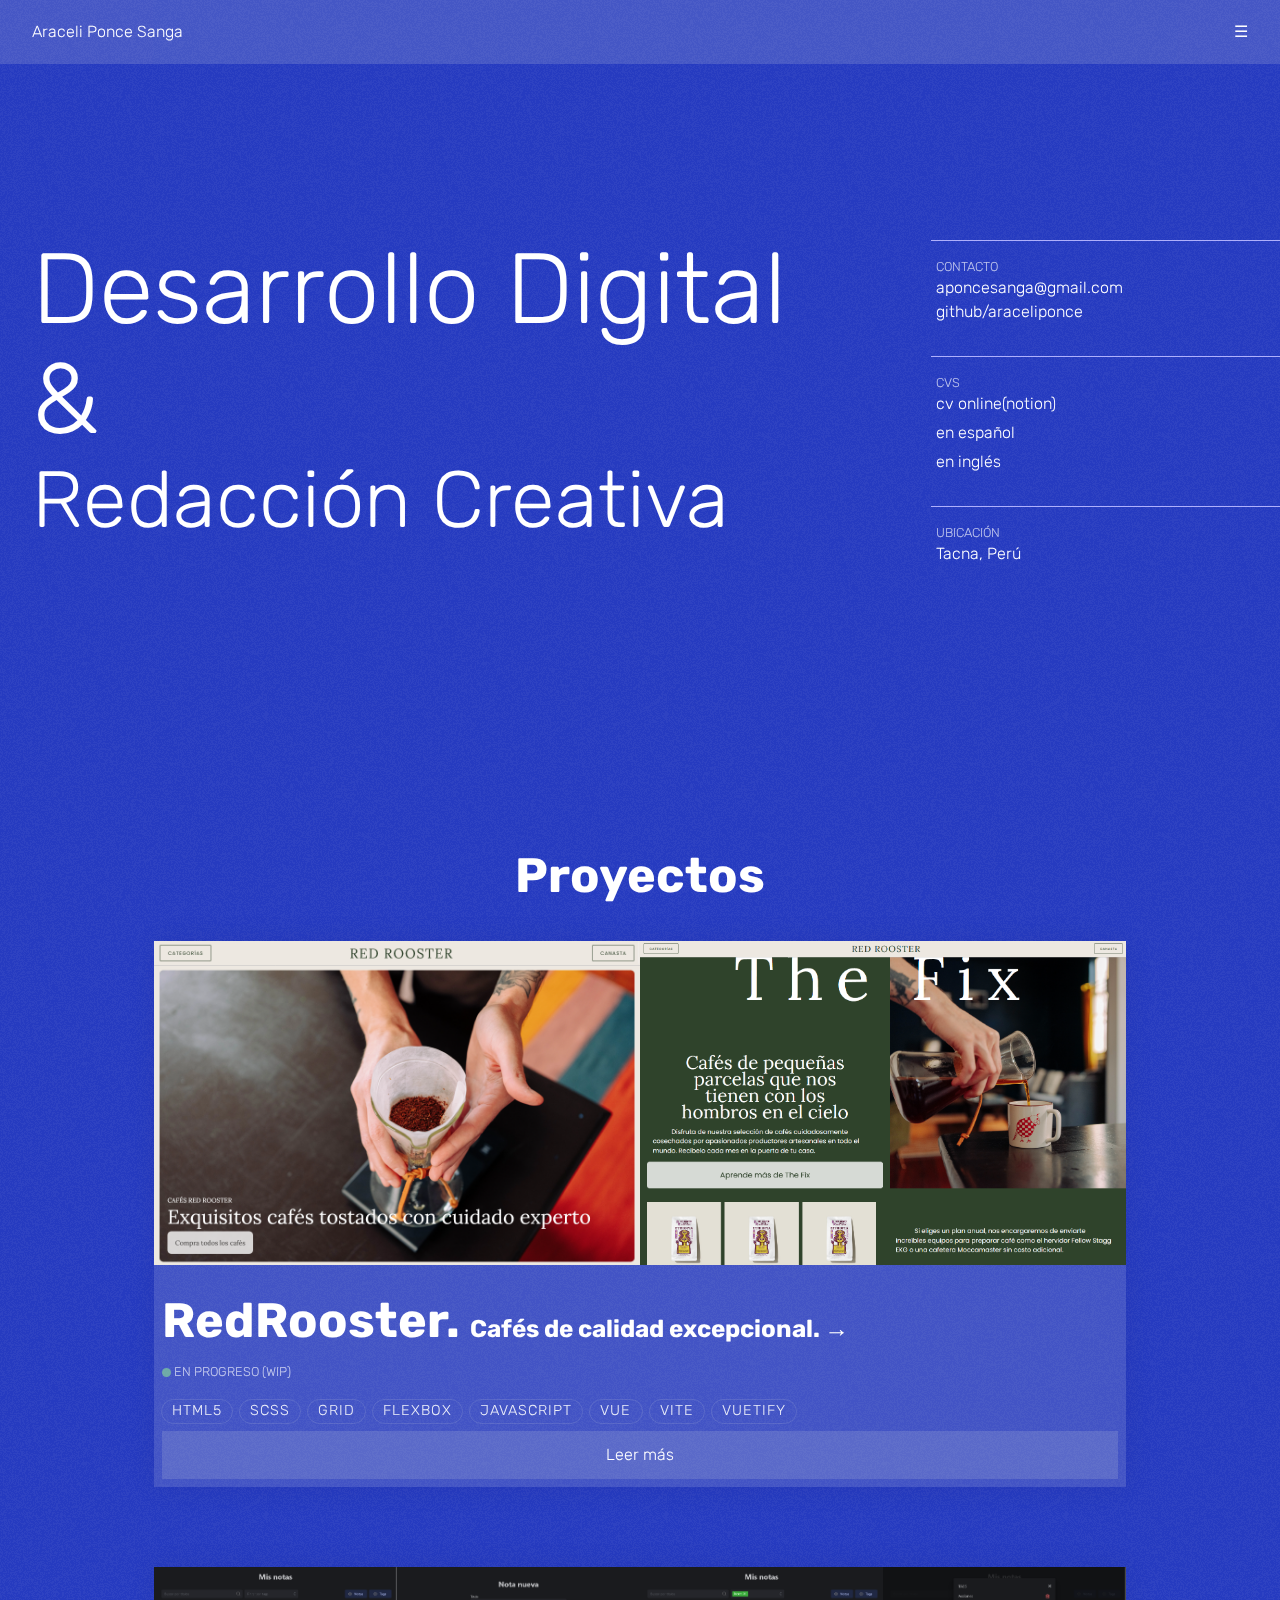
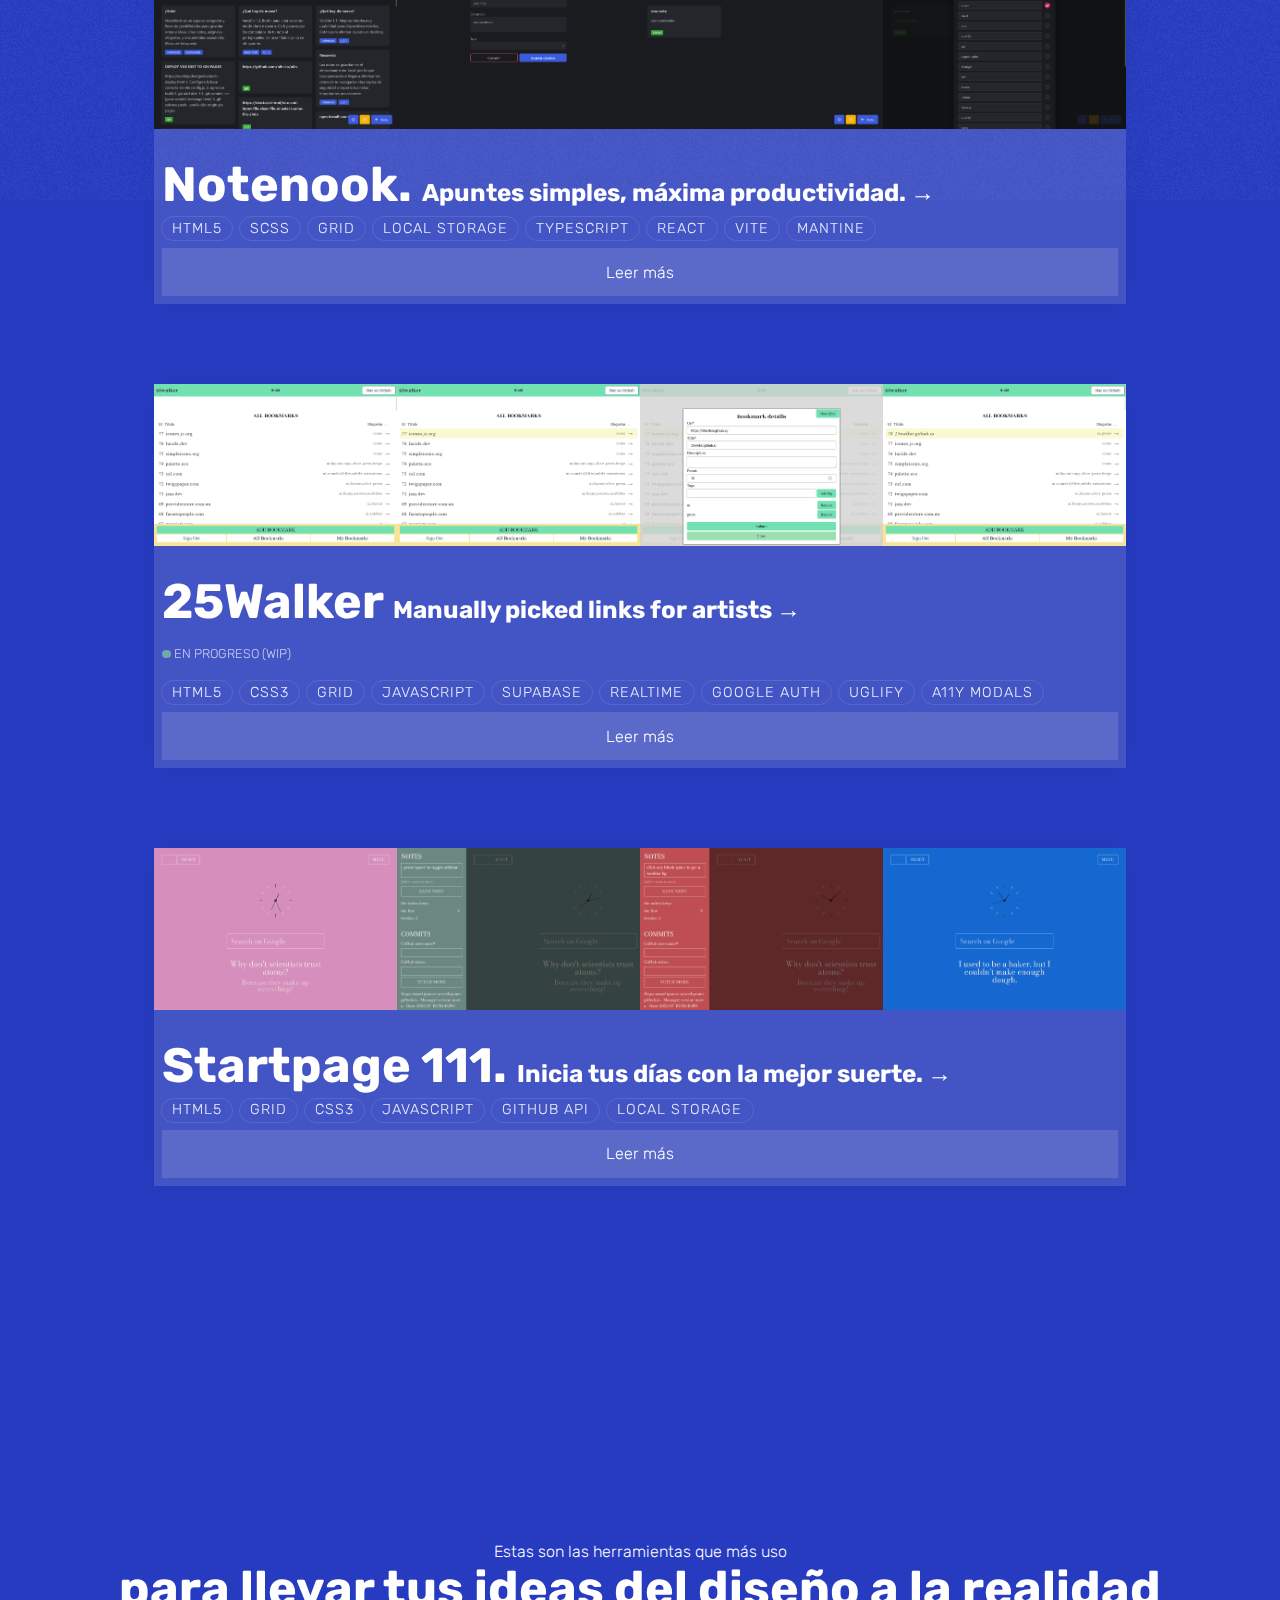
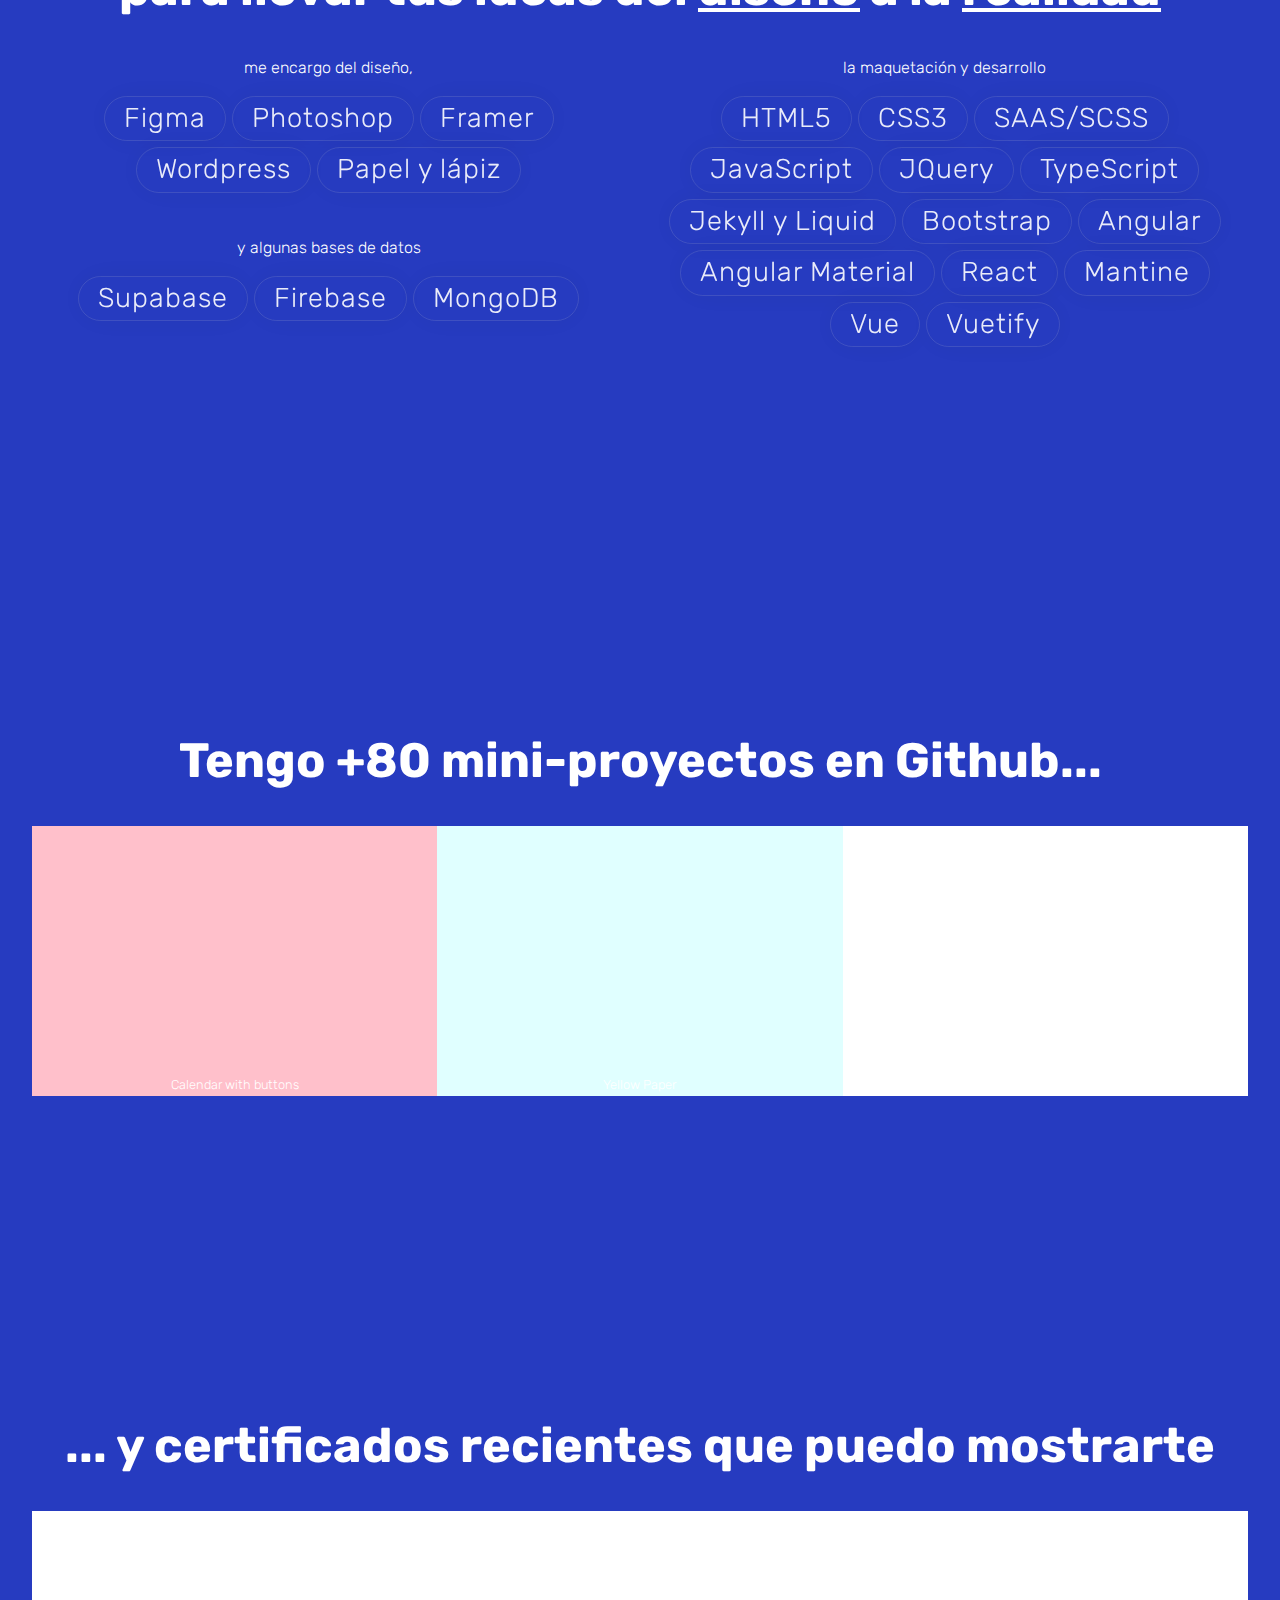
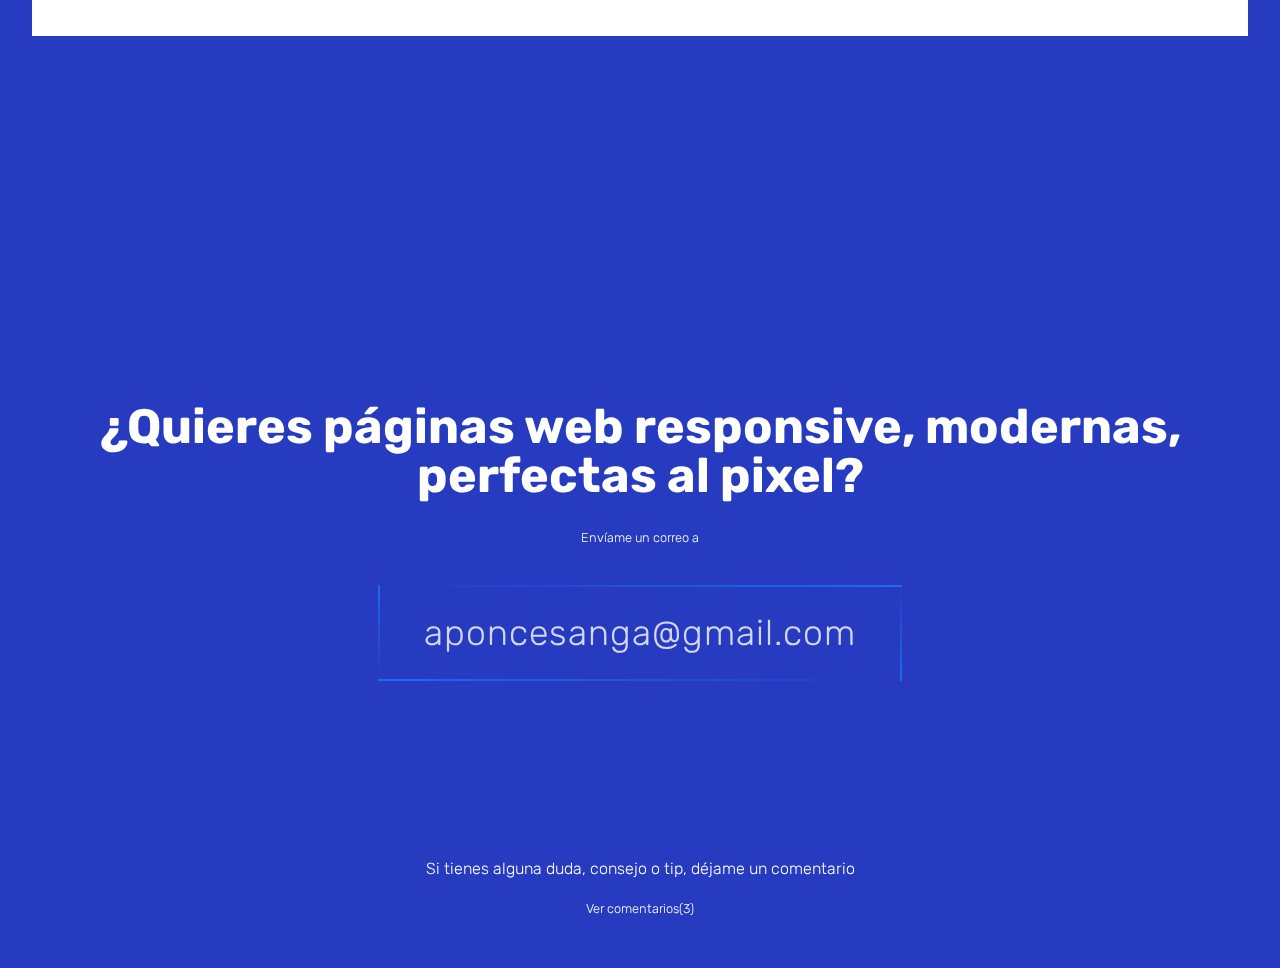
==== commit 0ad6cad6: "added drawer and resume links" ====
--- a/index.html
+++ b/index.html
@@ -1,5 +1,5 @@
 <!DOCTYPE html>
-<html lang="en">
+<html lang="es">
 
 <head>
   <meta charset="UTF-8">
@@ -17,7 +17,7 @@
 
 
 
-  <link href="https://fonts.googleapis.com/css?family=Montserrat|Work+Sans" rel="stylesheet">
+  <link href="https://fonts.googleapis.com/css?family=Montserrat|Work+Sans|Rubik" rel="stylesheet">
 
 
 
@@ -47,261 +47,372 @@
 </head>
 
 <body aria-haspopup="dialog">
-
-  <!-- <a href="mailto:aponcesanga@gmail.com" class="small ml-auto">aponcesanga@gmail.com</a> -->
-
-  <header class="fixed-header show">
-    <div class="d-flex fixed-text contained small">
-      <div class="grid--two-rows">
-        <span class="bold">ARACELI</span>
-        <span> PONCE SANGA</span>
-      </div>
-
-      <div class="clock ml-auto grid--two-rows text-end">
-        <span class="bold">PERÚ</span>
-        <span id="time"></span>
-      </div>
-    </div>
-  </header>
-
-
-  <section class="hero">
-    <h1 class="py-small text-clamp" aria-label="Araceli Ponce Sanga.">
-      <span aria-hidden="true">Araceli</span>
-      <span aria-hidden="true">Ponce</span>
-      <span aria-hidden="true">Sanga</span>
-    </h1>
-    <p class="small">Desarrolladora Digital</p>
-    <div class="links">
-      <a class="btn--filled yellow" href="assets/DEV_Araceli_Ponce_Sanga.pdf" target="_blank" rel="noopener noreferrer">MI CV</a>
-      <a class="btn--filled yellow" href="assets/DEV_Araceli_Ponce_Sanga--en.pdf" target="_blank" rel="noopener noreferrer">RESUME</a>
-    </div>
-
-
-  </section>
-
-
-  <main>
+  <div class="grain"></div>
+
+
+  <div id="drawer" class="grain">
+    <header>
+      <div class="contained flex--header">
+
+        <span class="flex-1">Araceli Ponce Sanga</span>
+        <button id="btnOpenDrawer" aria-label="Abrir/cerrar menú lateral">&#9776;</button>
+      </div>
+    </header>
+    <nav class="">
+      <ol class="autogrid text-center caps">
+        <li><a href="#proyectos">proyectos</a></li>
+        <li><a href="#habilidades">habilidades</a></li>
+        <li><a href="#miniproyectos">miniproyectos</a></li>
+        <li><a href="#certificaciones">certificaciones</a></li>
+        <li><a href="#contacto">contacto</a></li>
+        <li><button id="btnCloseDrawer">&times;</b></li>
+
+      </ol>
+    </nav>
+  </div>
+
+
+
+  <main id="main">
+
+    <section class="hero">
+
+      <div class="contained  grid-7-3">
+        <div class="biggest grid">
+          <span>Desarrollo Digital</span>
+          <span>&</span>
+          <span class="small">Redacción Creativa</span>
+        </div>
+
+        <div class="autogrid--details">
+          <address class="grid border-top ">
+            <p class="caps">Contacto</p>
+            <a href="mailto:aponcesanga@gmail.com">aponcesanga@gmail.com</a>
+            <a href="http://sasas" target="_blank" rel="noopener noreferrer">github/araceliponce</a>
+
+          </address>
+          <div class="grid border-top ">
+            <p class="caps">CVS</p>
+            <div class="autogrid">
+              <a href="https://araceliponcesanga.notion.site/Araceli-Ponce-Sanga-59e3255dddb849b2968d0b5e8a29c40d" target="_blank" rel="noopener noreferrer">cv online(notion)</a>
+              <a href="assets/DEV_Araceli_Ponce_Sanga.pdf" target="_blank" rel="noopener noreferrer">en español</a>
+              <a href="assets/DEV_Araceli_Ponce_Sanga--en.pdf" target="_blank" rel="noopener noreferrer">en inglés</a>
+            </div>
+          </div>
+          <div class="grid border-top">
+            <p class="caps">Ubicación</p>
+            <p>Tacna, Perú</p>
+            <span id="time"></span>
+          </div>
+        </div>
+
+
+        <!-- <a class="btn--filled yellow" href="assets/DEV_Araceli_Ponce_Sanga.pdf" target="_blank" rel="noopener noreferrer">MI CV</a>
+        <a class="btn--filled yellow" href="assets/DEV_Araceli_Ponce_Sanga--en.pdf" target="_blank" rel="noopener noreferrer">RESUME</a> -->
+      </div>
+      </div>
+
+    </section>
+
     <section id="proyectos">
       <h2 class="text-center">Proyectos</h2>
-      <ol class="contained pt-xbig">
-
-
-        <!--  -->
-
-        <li>
-          <article class="featured">
-
-            <div class="slider-js relative" data-slider='{ "loop": true, "slidesPerView": 1, "spacing": 10, "nav": true, "autoplay": false }'>
-              <ul class="keen-slider">
-                <li class="keen-slider__slide">
-                  <div class="abc">
-                    <img loading="lazy" src="../images/rooster_01.png" alt="Captura de pantalla de RedRooster">
-                  </div>
-                </li>
-                <li class="keen-slider__slide">
-                  <div class="abc">
-                    <img loading="lazy" src="../images/rooster_02.png" alt="Captura de pantalla de RedRooster">
-                  </div>
-                </li>
-              </ul>
-              <button class="arrow arrow-left btn--filled" aria-label="Anterior imagen. ">&larr;</button>
-              <button class="arrow arrow-right btn--filled" aria-label="Siguiente imagen. ">&rarr;</button>
-              <div class="dots"></div>
-
-            </div>
-
-            <div class="content">
-              <div class="d-flex align-items-center">
-                <h3 class="flex-1 ">
-                  RedRooster.
-                  <small>Cafés de calidad excepcional.</small>
+
+      <div class="section-content">
+        <ol class="contained">
+          <li>
+            <article class="featured">
+
+              <div class="slider-js relative" data-slider='{ "loop": true, "slidesPerView": 1, "spacing": 0, "nav": true, "autoplay": false }'>
+                <ul class="keen-slider">
+                  <li class="keen-slider__slide">
+                    <div class="abc">
+                      <img loading="lazy" src="../images/rooster_01.png" alt="Captura de pantalla de RedRooster">
+                    </div>
+                  </li>
+                  <li class="keen-slider__slide">
+                    <div class="abc">
+                      <img loading="lazy" src="../images/rooster_02.png" alt="Captura de pantalla de RedRooster">
+                    </div>
+                  </li>
+                </ul>
+                <button class="arrow arrow-left btn--filled" aria-label="Anterior imagen. ">&larr;</button>
+                <button class="arrow arrow-right btn--filled" aria-label="Siguiente imagen. ">&rarr;</button>
+                <div class="dots"></div>
+              </div>
+
+              <div class="content grid--content">
+                <h3>
+                  <a href="https://araceliponce.github.io/tomatojoy/" target="_blank" rel="noopener noreferrer" class="">
+                    <span>RedRooster.</span>
+                    <span class="text-half">
+                      <span>Cafés de calidad excepcional.</span>
+                      <span aria-hidden="true">&rarr;</span>
+                    </span>
+                  </a>
                 </h3>
-
-                <button class="icon--expand btn--filled" aria-expanded="false" aria-controls="moreB">
-                </button>
-              </div>
-
-              <div id="moreB" hidden>
-                <div class="text-divided">
-                  <!-- <p>Encontré la página web de RedRoosterCoffe mientras buscaba buenos ejemplos de UX y UI, y que decidí intentar clonar por su gran cantidad de elementos. Aún es un proyecto en desarrollo.</p> -->
-                  <p>Hace unos meses, mientras exploraba buenos ejemplos de UX y UI, di con <a href="https://www.redroostercoffee.com/" target="_blank" rel="noopener noreferrer">RedRoosterCoffee.com</a> y quedé impresionada. </p>
-                  <p>Su página de inicio alberga una gran cantidad de componentes, pero no se siente abarrotada en ningún momento, sino que todo fluye armoniosamente. </p>
-                  <p>Por eso, escogí esta web como referencia para reforzar mis habilidades en diseño y maquetación. Estoy usando grid como nunca antes. </p>
-                </div>
+                <div class="activity small caps">En progreso (WIP)</div>
                 <div>
                   <ul class="tags">
+                    <li>HTML5</li>
+                    <li>SCSS</li>
+                    <li>GRID</li>
+                    <li>FLEXBOX</li>
+                    <li>JAVASCRIPT</li>
                     <li>VUE</li>
                     <li>VITE</li>
                     <li>VUETIFY</li>
-                    <li>KEEN-SLIDER.IO</li>
+                </div>
+
+                <button class="btn--more" aria-expanded="false" aria-controls="moreB">Leer más
+                </button>
+
+                <div id="moreB" hidden>
+                  <div class="text-divided">
+                    <p>Hace unos meses, mientras buscaba los mejores ejemplos de UX y UI, di con el sitio web de <a href="https://www.redroostercoffee.com/" target="_blank" rel="noopener noreferrer">RedRoosterCoffee.com</a>. </p>
+                    <p>Su página de inicio alberga una gran cantidad de componentes (o partes), pero no se siente abarrotada, sino que todo siempre fluye armoniosamente. </p>
+                    <p>Por eso, escogí su página de inicio como referencia para reforzar mis habilidades maquetando teniendo un diseño pre-establecido. </p>
+
+                  </div>
+                  <a href="https://araceliponce.github.io/tomatojoy/" target="_blank" rel="noopener noreferrer" class="caps text-center p">
+                    <span>Visitar sitio web.</span>
+                  </a>
+                </div>
+              </div>
+            </article>
+          </li>
+
+          <!--  -->
+          <li>
+            <article class="featured">
+              <div class="slider-js relative" data-slider='{ "loop": true, "slidesPerView": 1, "spacing": 0, "nav": true, "autoplay": false }'>
+                <ul class="keen-slider">
+                  <li class="keen-slider__slide">
+                    <div class="abc">
+                      <img loading="lazy" src="images/notenook_01.png" alt="Captura de pantalla de NoteNook">
+                    </div>
+                  </li>
+                  <li class="keen-slider__slide">
+                    <div class="abc">
+                      <img loading="lazy" src="images/notenook_02.png" alt="Captura de pantalla de NoteNook">
+                    </div>
+                  </li>
+                  <li class="keen-slider__slide">
+                    <div class="abc">
+                      <img loading="lazy" src="images/notenook_03.png" alt="Captura de pantalla de NoteNook">
+                    </div>
+                  </li>
+                  <li class="keen-slider__slide">
+                    <div class="abc">
+                      <img loading="lazy" src="images/notenook_04.png" alt="Captura de pantalla de NoteNook">
+                    </div>
+                  </li>
+                </ul>
+                <button class="arrow arrow-left btn--filled" aria-label="Anterior imagen. ">&larr;</button>
+                <button class="arrow arrow-right btn--filled" aria-label="Siguiente imagen. ">&rarr;</button>
+                <div class="dots"></div>
+
+              </div>
+
+
+              <div class="content grid--content">
+                <h3>
+                  <a href="https://araceliponce.github.io/notenook/" target="_blank" rel="noopener noreferrer" class="">
+                    <span>Notenook.</span>
+                    <span class="text-half">
+                      <span>Apuntes simples, máxima productividad.</span>
+                      <span aria-hidden="true">&rarr;</span>
+                    </span>
+                  </a>
+                </h3>
+                <!-- <div class="activity small caps">En progreso (WIP)</div> -->
+                <div>
+                  <ul class="tags">
                     <li>HTML5</li>
                     <li>SCSS</li>
                     <li>GRID</li>
-                    <li>JAVASCRIPT</li>
-                </div>
-              </div>
-              <div class="activity small caps">Trabajando en este proyecto</div>
-              <div class="blocks">
-                <span>diseño ux/ui</span>
-                <span>maquetación web</span>
-                <a href="https://araceliponce.github.io/tomatojoy/" target="_blank" rel="noopener noreferrer" class=" btn--filled">Ver sitio web</a>
-              </div>
-            </div>
-          </article>
-        </li>
-
-        <li>
-          <article class="featured">
-
-            <div class="slider-js relative" data-slider='{ "loop": true, "slidesPerView": 1, "spacing": 10, "nav": true, "autoplay": false }'>
-              <ul class="keen-slider">
-                <li class="keen-slider__slide">
-                  <div class="abc">
-                    <img loading="lazy" src="/images/startpage_01.png" alt="Captura de pantalla de 'Startpage 111'.">
+                    <li>LOCAL STORAGE</li>
+                    <li>TYPESCRIPT</li>
+                    <li>REACT</li>
+                    <li>VITE</li>
+                    <li>MANTINE</li>
+                </div>
+
+                <button class="btn--more" aria-expanded="false" aria-controls="moreN">Leer más
+                </button>
+
+                <div id="moreN" hidden>
+                  <div class="text-divided">
+                    <p>La app de notas fácil de usar, perfecta para cualquier dispositivo y momento del día. Organiza tus pensamientos con etiquetas y redescubre ideas olvidadas. </p>
                   </div>
-                </li>
-                <li class="keen-slider__slide">
-                  <div class="abc">
-                    <img loading="lazy" src="/images/startpage_02.png" alt="Captura de pantalla de 'Startpage 111'.">
-                  </div>
-                </li>
-                <li class="keen-slider__slide">
-                  <div class="abc">
-                    <img loading="lazy" src="/images/startpage_03.png" alt="Captura de pantalla de 'Startpage 111'.">
-                  </div>
-                </li>
-                <li class="keen-slider__slide">
-                  <div class="abc">
-                    <img loading="lazy" src="/images/startpage_04.png" alt="Captura de pantalla de 'Startpage 111'.">
-                  </div>
-                </li>
-              </ul>
-              <button class="arrow arrow-left btn--filled" aria-label="Anterior imagen. ">&larr;</button>
-              <button class="arrow arrow-right btn--filled" aria-label="Siguiente imagen. ">&rarr;</button>
-              <div class="dots"></div>
-
-            </div>
-
-            <div class="content">
-              <div class="d-flex align-items-center">
-                <h3 class="flex-1 ">
-                  Startpage 111.
-                  <small>Inicia tus días con la mejor suerte.</small>
+                  <a href="https://araceliponce.github.io/notenook/" target="_blank" rel="noopener noreferrer" class="caps text-center p">
+                    <span>Visitar sitio web.</span>
+                  </a>
+                </div>
+              </div>
+            </article>
+          </li>
+
+
+          <li>
+            <article class="featured">
+
+              <div class="slider-js relative" data-slider='{ "loop": true, "slidesPerView": 1, "spacing": 0, "nav": true, "autoplay": false }'>
+                <ul class="keen-slider">
+                  <li class="keen-slider__slide">
+                    <div class="abc">
+                      <img loading="lazy" src="/images/25walker_01.png" alt="Captura de pantalla de '25walker'.">
+                    </div>
+                  </li>
+                  <li class="keen-slider__slide">
+                    <div class="abc">
+                      <img loading="lazy" src="/images/25walker_02.png" alt="Captura de pantalla de '25walker'.">
+                    </div>
+                  </li>
+                  <li class="keen-slider__slide">
+                    <div class="abc">
+                      <img loading="lazy" src="/images/25walker_03.png" alt="Captura de pantalla de '25walker'.">
+                    </div>
+                  </li>
+                  <li class="keen-slider__slide">
+                    <div class="abc">
+                      <img loading="lazy" src="/images/25walker_04.png" alt="Captura de pantalla de '25walker'.">
+                    </div>
+                  </li>
+                </ul>
+                <button class="arrow arrow-left btn--filled" aria-label="Anterior imagen. ">&larr;</button>
+                <button class="arrow arrow-right btn--filled" aria-label="Siguiente imagen. ">&rarr;</button>
+                <div class="dots"></div>
+
+              </div>
+
+              <div class="content grid--content">
+                <h3>
+                  <a href="https://25walker.github.io/" target="_blank" rel="noopener noreferrer" class="">
+                    <span>25Walker</span>
+                    <span class="text-half">
+                      <span>Manually picked links for artists</span>
+                      <span aria-hidden="true">&rarr;</span>
+                    </span>
+                  </a>
                 </h3>
-
-                <button class="icon--expand btn--filled " aria-expanded="false" aria-controls="moreC">
-                </button>
-              </div>
-
-              <div id="moreC" hidden>
-                <div class="text-divided">
-                  <p>111 surgió cuando un día recorde haber visto un sitio web que cambiaba de colores al hacer click (o tap, en celulares). Siempre me fascinó, y aún lo hace a pesar de lo sencillo que es. </p>
-                  <p>Como features adicionales tiene una pequeña colección de juegos de palabras que cambia al hacer click en el texto, un sidebar que puedes abrir y cerrar con la tecla 'Espacio' y dos apartados: uno para tomar notas y otro donde puedes ver tus mas recientes pushes en Github, con la opción de agregar tu token de acceso para ver los pushes en tus repositorios privados. </p>
-                  <p>Opté por mantenerlo simple con HTML, CSS y JS para una edición y visualización sin necesidad de compilar</p>
-                </div>
+                <div class="activity small caps">En progreso (WIP)</div>
                 <div>
                   <ul class="tags">
                     <li>HTML5</li>
                     <li>CSS3</li>
+                    <li>GRID</li>
+                    <li>JAVASCRIPT</li>
+                    <li>SUPABASE</li>
+                    <li>REALTIME</li>
+                    <li>GOOGLE AUTH</li>
+                    <li>UGLIFY</li>
+                    <li>A11Y MODALS</li>
+                </div>
+
+                <button class="btn--more" aria-expanded="false" aria-controls="moreW">Leer más
+                </button>
+
+                <div id="moreW" hidden>
+                  <div class="text-divided">
+                    <P>Lorem ipsum dolor sit amet consectetur adipisicing elit. Ad, ex autem. Eligendi non architecto natus ab, minus labore, consequatur, expedita vel alias magni accusamus dolorem hic ullam est quia quis.</P>
+                  </div>
+                  <a href="https://25walker.github.io/" target="_blank" rel="noopener noreferrer" class="caps text-center p">
+                    <span>Visitar sitio web.</span>
+                  </a>
+                </div>
+              </div>
+
+            </article>
+          </li>
+
+          <li>
+            <article class="featured">
+
+              <div class="slider-js relative" data-slider='{ "loop": true, "slidesPerView": 1, "spacing": 0, "nav": true, "autoplay": false }'>
+                <ul class="keen-slider">
+                  <li class="keen-slider__slide">
+                    <div class="abc">
+                      <img loading="lazy" src="/images/startpage_01.png" alt="Captura de pantalla de 'Startpage 111'.">
+                    </div>
+                  </li>
+                  <li class="keen-slider__slide">
+                    <div class="abc">
+                      <img loading="lazy" src="/images/startpage_02.png" alt="Captura de pantalla de 'Startpage 111'.">
+                    </div>
+                  </li>
+                  <li class="keen-slider__slide">
+                    <div class="abc">
+                      <img loading="lazy" src="/images/startpage_03.png" alt="Captura de pantalla de 'Startpage 111'.">
+                    </div>
+                  </li>
+                  <li class="keen-slider__slide">
+                    <div class="abc">
+                      <img loading="lazy" src="/images/startpage_04.png" alt="Captura de pantalla de 'Startpage 111'.">
+                    </div>
+                  </li>
+                </ul>
+                <button class="arrow arrow-left btn--filled" aria-label="Anterior imagen. ">&larr;</button>
+                <button class="arrow arrow-right btn--filled" aria-label="Siguiente imagen. ">&rarr;</button>
+                <div class="dots"></div>
+
+              </div>
+
+              <div class="content grid--content">
+                <h3>
+                  <a href="https://25walker.github.io/" target="_blank" rel="noopener noreferrer" class="">
+                    <span>Startpage 111.</span>
+                    <span class="text-half">
+                      <span>Inicia tus días con la mejor suerte.</span>
+                      <span aria-hidden="true">&rarr;</span>
+                    </span>
+                  </a>
+                </h3>
+                <!-- <div class="activity small caps">En progreso (WIP)</div> -->
+                <div>
+                  <ul class="tags">
+                    <li>HTML5</li>
+                    <li>GRID</li>
+                    <li>CSS3</li>
                     <li>JAVASCRIPT</li>
                     <li>GITHUB API</li>
                     <li>LOCAL STORAGE</li>
-                  </ul>
-                </div>
-              </div>
-              <div class="blocks">
-                <span>diseño ux/ui</span>
-                <span>maquetación web</span>
-                <a href="https://araceliponce.github.io/111/" target="_blank" rel="noopener noreferrer" class=" btn--filled">Ver sitio web</a>
-
-              </div>
-            </div>
-          </article>
-        </li>
-
-        <!--  -->
-        <li>
-          <article class="featured">
-            <div class="slider-js relative" data-slider='{ "loop": true, "slidesPerView": 1, "spacing": 10, "nav": true, "autoplay": false }'>
-              <ul class="keen-slider">
-                <li class="keen-slider__slide">
-                  <div class="abc">
-                    <img loading="lazy" src="images/notenook_01.png" alt="Captura de pantalla de NoteNook">
+                </div>
+
+                <button class="btn--more" aria-expanded="false" aria-controls="moreC">Leer más
+                </button>
+
+                <div id="moreC" hidden>
+                  <div class="text-divided">
+                    <p>111 surgió cuando un día recorde haber visto un sitio web que cambiaba de colores al hacer click (o tap, en celulares). Siempre me fascinó, y aún lo hace a pesar de lo sencillo que es. </p>
+                    <p>Como features adicionales tiene una pequeña colección de juegos de palabras que cambia al hacer click en el texto, un sidebar que puedes abrir y cerrar con la tecla 'Espacio' y dos apartados: uno para tomar notas y otro donde puedes ver tus mas recientes pushes en Github, con la opción de agregar tu token de acceso para ver los pushes en tus repositorios privados. </p>
+                    <p>Opté por mantenerlo simple con HTML, CSS y JS para una edición y visualización sin necesidad de compilar</p>
                   </div>
-                </li>
-                <li class="keen-slider__slide">
-                  <div class="abc">
-                    <img loading="lazy" src="images/notenook_02.png" alt="Captura de pantalla de NoteNook">
-                  </div>
-                </li>
-                <li class="keen-slider__slide">
-                  <div class="abc">
-                    <img loading="lazy" src="images/notenook_03.png" alt="Captura de pantalla de NoteNook">
-                  </div>
-                </li>
-                <li class="keen-slider__slide">
-                  <div class="abc">
-                    <img loading="lazy" src="images/notenook_04.png" alt="Captura de pantalla de NoteNook">
-                  </div>
-                </li>
-              </ul>
-              <button class="arrow arrow-left btn--filled" aria-label="Anterior imagen. ">&larr;</button>
-              <button class="arrow arrow-right btn--filled" aria-label="Siguiente imagen. ">&rarr;</button>
-              <div class="dots"></div>
-
-            </div>
-
-            <div class="content">
-              <div class="d-flex align-items-center">
-                <h3 class="flex-1 ">
-                  NoteNook.
-                  <small>Apuntes simples, máxima productividad.</small>
-                </h3>
-
-                <button class="icon--expand btn--filled" aria-expanded="false" aria-controls="moreA">
-                </button>
-              </div>
-
-              <div id="moreA" hidden>
-                <div class="text-divided">
-                  <p>La app de notas fácil de usar, perfecta para cualquier dispositivo y momento del día. Organiza tus pensamientos con etiquetas y redescubre ideas olvidadas. </p>
-                </div>
-                <ul class="tags">
-                  <li>REACT</li>
-                  <li>VITE</li>
-                  <li>MANTINE</li>
-                  <li>HTML5</li>
-                  <li>CSS3</li>
-                  <li>TYPESCRIPT</li>
-                </ul>
-
-              </div>
-
-              <div class="blocks">
-                <span>diseño ux/ui</span>
-                <span>maquetación web</span>
-                <a href="https://araceliponce.github.io/notenook/" target="_blank" rel="noopener noreferrer" class=" btn--filled">Ver sitio web</a>
-              </div>
-            </div>
-          </article>
-        </li>
-      </ol>
+                  <a href="https://25walker.github.io/" target="_blank" rel="noopener noreferrer" class="caps text-center p">
+                    <span>Visitar sitio web.</span>
+                  </a>
+                </div>
+              </div>
+
+
+            </article>
+          </li>
+
+
+        </ol>
+      </div>
     </section>
 
 
 
 
 
-    <div class="py"></div>
-
-
-
-    <section id="habilidades" class="featured contained text-center py-xbig">
+
+
+    <section id="habilidades" class="featured contained text-center">
       <p>Estas son las herramientas que más uso</p>
       <h2>para llevar tus ideas del <span class="underlined">diseño</span> a la <span class="underlined">realidad</span></h2>
 
-      <div class="grid--equis gap-small mt-big">
+      <div class="grid--equis gap-small section-content">
         <div class="uno">
           <p>me encargo del diseño, </p>
           <ul class="tags mt">
@@ -354,12 +465,56 @@
     </section>
 
 
-    <section id="certificaciones" class=" contained text-center py-xbig">
-      <p class="">No confíes solo en mis palabras</p>
-
-      <h2 class="">Mira mis certificados</h2>
-
-      <div class="slider-js relative " data-slider='{ "loop": true, "slidesPerView": 2, "spacing": 10, "nav": true, "autoplay": false }'>
+
+
+    <section id="miniproyectos" class="h-min-100vh contained mt-xbig ">
+
+      <div class="text-center">
+        <!-- <p>También puedes ver todos mis proyectos públicos en github</p> -->
+        <h2>Tengo +80 mini-proyectos en Github...</h2>
+
+        <div class="slider-js relative section-content" data-slider='{ "loop": true, "slidesPerView": 2, "spacing": 0, "nav": true, "autoplay": false }'>
+          <ul class="keen-slider">
+            <li class="keen-slider__slide">
+              <div class="abc">
+                <img loading="lazy" src="images/js-grid-buttons-calendar.png" alt="">
+                <small>
+                  <a href="/js-grid-buttons-calendar">Calendar with buttons</a>
+                </small>
+              </div>
+            </li>
+            <li class="keen-slider__slide">
+              <div class="abc">
+                <img loading="lazy" src="images/yellow_paper.png" alt="">
+                <small>
+                  <a href="/yellow_paper">Yellow Paper</a>
+                </small>
+              </div>
+            </li>
+            <li class="keen-slider__slide">
+              <div class="abc">
+                <a href="https://github.com/araceliponce" class="btn--github" target="_blank" rel="noopener noreferrer">Visita mi github</a>
+
+              </div>
+            </li>
+
+
+          </ul>
+          <button class="arrow arrow-left btn--filled" aria-label="Anterior imagen. ">&larr;</button>
+          <button class="arrow arrow-right btn--filled" aria-label="Siguiente imagen. ">&rarr;</button>
+          <div class="dots"></div>
+
+        </div>
+
+
+      </div>
+    </section>
+
+
+    <section id="certificaciones" class=" contained text-center">
+      <h2 class="">... y certificados recientes que puedo mostrarte</h2>
+
+      <div class="slider-js relative section-content" data-slider='{ "loop": true, "slidesPerView": 2, "spacing": 0, "nav": true, "autoplay": false }'>
         <ul class="keen-slider">
           <li class="keen-slider__slide">
             <div class="abc">
@@ -403,67 +558,28 @@
         <div class="dots"></div>
 
       </div>
-
-
-
-
-
-
-
     </section>
-
-    <section id="miniproyectos" class="h-min-100vh contained mt-xbig ">
-
-      <div class="text-center">
-        <p>También puedes ver todos mis proyectos públicos en github</p>
-        <h2>+ de 80 mini-proyectos en Github</h2>
-
-        <div class="slider-js relative mt" data-slider='{ "loop": true, "slidesPerView": 3, "spacing": 10, "nav": true, "autoplay": false }'>
-          <ul class="keen-slider">
-            <li class="keen-slider__slide">
-              <div class="abc">
-                <img loading="lazy" src="" alt="">
-              </div>
-            </li>
-            <li class="keen-slider__slide">
-              <div class="abc">
-                <img loading="lazy" src="" alt="">
-              </div>
-            </li>
-            <li class="keen-slider__slide">
-              <div class="abc">
-                <a href="https://github.com/araceliponce" class="btn--github" target="_blank" rel="noopener noreferrer">Visita mi github</a>
-
-              </div>
-            </li>
-
-
-          </ul>
-          <button class="arrow arrow-left btn--filled" aria-label="Anterior imagen. ">&larr;</button>
-          <button class="arrow arrow-right btn--filled" aria-label="Siguiente imagen. ">&rarr;</button>
-          <div class="dots"></div>
-
-        </div>
-
-
-      </div>
-    </section>
-
 
 
     <section id="contacto" class="h-min-100vh text-center relative contained">
       <div class=" on-center">
-        <p>¿Quieres páginas web responsive, modernas, perfectas al píxel?</p>
-        <h2>Trabajemos juntos</h2>
-        <p class="mt-small"><span>Envíame un correo a</span> <a href="mailto:aponcesanga@gmail.com" class="btn--filled yellow text-none">aponcesanga@gmail.com</a>
-        </p>
+        <!-- <p></p> -->
+        <!-- <p>Trabajemos juntos</p> -->
+        <h2>¿Quieres páginas web responsive, modernas, perfectas al pixel? </h2>
+
+        <div class="mt-small small">
+          <span>Envíame un correo a</span>
+          <a href="mailto:aponcesanga@gmail.com" class="btn--filled btn--email">
+            <span></span>
+            <span></span>
+            <span></span>
+            <span></span>
+            aponcesanga@gmail.com</a>
+        </div>
       </div>
       <div class="on-bottom">
-        <button id="showMoreBtn" class="btn">Dejar un comentario</button>
-        <div class="marquee-scroller__wrapper blink-text">
-          <div class="marquee-scroller__group" id="pushesBox">
-          </div>
-        </div>
+        <p>Si tienes alguna duda, consejo o tip, déjame un comentario</p>
+        <button id="showMoreBtn" class="btn small">Ver comentarios(3)</button>
       </div>
     </section>
 
@@ -473,13 +589,15 @@
 
 
 
-  <footer class="contained" id="more" hidden>
+  <footer class="contained px-big" id="more" hidden>
 
     <div id="guestbook" class="mt">
-      <div class="text-center">
-        <p>Bienvenido/a al</p>
-        <p class="biggest">Guestbook</p>
-        <p>de araceliponce.github.io</p>
+      <div class="text-center ">
+        <h2 class="grid">
+          <small>Bienvenido/a al</small>
+          <span>Guestbook</span>
+          <small>de araceliponce.github.io</small>
+        </h2>
       </div>
 
       <div class="supabase--box mt-big">
@@ -487,7 +605,7 @@
         <div class="">
 
           <div>
-            <p>Déjame tus dudas, comentarios o consultas aquí</p>
+            <p>Envia tu mensaje por aquí</p>
             <small>No necesitas iniciar sesión</small>
           </div>
 
@@ -505,22 +623,25 @@
 
 
               <button type="submit" class="btn--filled py-small">Enviar</button>
-              <small></small>
 
             </div>
           </form>
 
         </div>
 
-        <!-- <div> -->
 
         <div id="contenedorMensajes" class="scroll-reveal"></div>
 
-        <!-- </div> -->
-
       </div>
 
     </div>
+
+    <div class="marquee-scroller__wrapper blink-text">
+      <div class="marquee-scroller__group" id="pushesBox">
+      </div>
+    </div>
+
+    <a href="#" class="btn--top">Volver arriba!</a>
   </footer>
   <div class="py"></div>
 
@@ -539,8 +660,9 @@
     </div>
   </div>
 
+
   <style>
-    body:after {
+    .grain:after {
       content: '';
       animation: grain 7s steps(10) infinite;
       background-image: url('assets/grain.png');
@@ -555,7 +677,6 @@
       will-change: transform;
     }
   </style>
-
 </body>
 
 </html>--- a/css/nuevo.min.css
+++ b/css/nuevo.min.css
@@ -1 +1 @@
-*,*:before,*:after{margin:0;padding:0;box-sizing:border-box}html{scroll-behavior:smooth;scroll-padding-top:.5rem}article,aside,details,figcaption,figure,footer,header,hgroup,main,menu,nav,section,summary{display:block}audio,canvas,progress,video{display:inline-block;vertical-align:baseline}audio:not([controls]){display:none;height:0}[hidden]{display:none}a{background-color:rgba(0,0,0,0)}mark{background:var(--color-accent, coral);color:#000}small{font-size:80%}sub,sup{font-size:75%;line-height:0;position:relative;vertical-align:baseline}sup{top:-0.5em}sub{bottom:-0.25em}img{border:0}svg:not(:root){overflow:hidden}figure{margin:1em 40px}hr{box-sizing:content-box;height:0}pre{overflow:auto}code,kbd,pre,samp{font-family:monospace,monospace;font-size:1em}button,input,optgroup,select,textarea{color:inherit;font:inherit}button{overflow:visible}button,select{text-transform:none}button,html input[type=button],input[type=reset],input[type=submit]{-webkit-appearance:button;cursor:pointer}button[disabled],html input[disabled]{cursor:default}button::-moz-focus-inner,input::-moz-focus-inner{border:0;padding:0}input{line-height:normal}input[type=checkbox],input[type=radio]{box-sizing:border-box;padding:0}input[type=number]::-webkit-inner-spin-button,input[type=number]::-webkit-outer-spin-button{height:auto}input[type=search]{-webkit-appearance:textfield;box-sizing:content-box}input[type=search]::-webkit-search-cancel-button,input[type=search]::-webkit-search-decoration{-webkit-appearance:none}fieldset{border:1px solid silver;padding:.35em .625em .75em}textarea,input{background:rgba(0,0,0,0);border:none;outline:1px solid}optgroup{font-weight:bold}table{border-collapse:collapse;border-spacing:0}td,th{padding:0}/*! Source: https://github.com/h5bp/html5-boilerplate/blob/master/src/css/main.css */input,button,select,textarea{font-family:inherit;font-size:inherit;line-height:inherit}img{vertical-align:middle;display:block;max-width:100%;height:auto}.img-rounded{border-radius:6px}.img-circle{border-radius:50%}.sr-only{position:absolute;width:1px;height:1px;margin:-1px;padding:0;overflow:hidden;clip:rect(0, 0, 0, 0);border:0}.sr-only-focusable:active,.sr-only-focusable:focus{position:static;width:auto;height:auto;margin:0;overflow:visible;clip:auto}[role=button]{cursor:pointer}:root bg-xxlight{color:#fff}:root bg-xlight{color:#fff}:root bg-light{color:#fff}:root bg-normal{color:#f4f4f0}:root bg-dark{color:#eeeee7}:root bg-xdark{color:#e7e7de}:root bg-xxdark{color:#e1e1d6}:root text-xxlight{color:gray}:root text-xlight{color:#666}:root text-light{color:#4d4d4d}:root text-normal{color:#333}:root text-dark{color:#2b2b2b}:root text-xdark{color:#242424}:root text-xxdark{color:#1c1c1c}:root accent1-xxlight{color:#fff}:root accent1-xlight{color:#e1e5fc}:root accent1-light{color:#b2bcf8}:root accent1-normal{color:#8394f4}:root accent1-dark{color:#7588f3}:root accent1-xdark{color:#677cf2}:root accent1-xxdark{color:#5970f0}:root accent2-xxlight{color:#a2e9db}:root accent2-xlight{color:#79dfcb}:root accent2-light{color:#50d5bb}:root accent2-normal{color:#2fc3a6}:root accent2-dark{color:#2cb79c}:root accent2-xdark{color:#29aa91}:root accent2-xxdark{color:#269e87}:root accent3-xxlight{color:#ffd599}:root accent3-xlight{color:#ffbf66}:root accent3-light{color:#fa3}:root accent3-normal{color:#ff9500}:root accent3-dark{color:#f08c00}:root accent3-xdark{color:#e08300}:root accent3-xxdark{color:#d17a00}.d-flex{display:flex;gap:.5ex}.supabase--box{display:flex;gap:1em;flex-wrap:wrap}@media only screen and (min-width: 900px){.supabase--box{justify-content:start}}.supabase--box>*{min-width:100%;display:grid;gap:3rem;text-align:center}@media only screen and (min-width: 900px){.supabase--box>*{grid-template-columns:30% 1fr;text-align:start}}.min-w-100{flex:1;min-width:100%}.text-start{text-align:start}.text-end{text-align:end}.text-big{font-size:3rem;max-width:10ch;margin:0;line-height:1}.d-inline-flex{display:inline-flex;gap:1em}.max-w-10ch{max-width:20ch}.text-left{text-align:left}.text-right{text-align:right}.text-center{text-align:center}.text-justify{text-align:justify}.text-nowrap{white-space:nowrap}.text-lowercase{text-transform:lowercase}.text-uppercase{text-transform:uppercase}.text-capitalize{text-transform:capitalize}article,aside,details,figcaption,figure,footer,header,hgroup,menu,nav,section{display:block}table{border-collapse:collapse;border-spacing:0}ul,ol{list-style:none}#projects{width:100%}article{padding:1rem;border-radius:.4rem}.flex-1{flex:1}.wrap{flex-wrap:wrap}.desktop{display:none !important}@media only screen and (min-width: 1020px){.desktop{display:block}}a{cursor:pointer;opacity:.8;color:inherit;transition:all .3s ease}.abc>a{opacity:1}a:hover{color:#f08c00;text-decoration:none;opacity:1}button{border:none;outline:.1rem solid rgba(0,0,0,0)}:root{--text: #525252}:root{--orange: #fd9a6c;--green: #4fcfad;--yellow: #fdcc48;--purple: #6b89ff}body,.fixed-top,.inlineSizeContainer{width:min(60rem,100%);width:100%}.logo{position:absolute;z-index:99;left:1rem;bottom:.5rem;line-height:1;font-size:90%;font-family:var(--serif);font-weight:bold;color:#fff}.has-bg-image{position:fixed;background-image:url("/images/tomoko-uji-Oq6Mdb4o6vA-unsplash.jpg") !important;inset:0;z-index:-1;background:center center/cover no-repeat}.m-0{margin:0 !important}.mt-small{margin-top:.2rem !important}.mb{margin-bottom:.2rem !important}.mt-auto{margin-top:auto}.mt-5{margin-top:5rem}.mt-3{margin-top:3rem}.ml-a{margin-left:auto}.ml-auto{margin-left:auto}.m-0-p-0{margin:0;padding:0}.px{padding-inline:1em}.py{padding-block:1em}.py-small{padding-block:.5em}.gap-regular{gap:3rem !important}.gap-0{gap:0}.gap-1{gap:1em}.btn--filled{display:block;outline:1px solid rgba(0,0,0,0);text-decoration:none;border-radius:.5rem;background-color:var(--accent, white);text-transform:uppercase;transition:all .2s cubic-bezier(0.455, 0.03, 0.515, 0.955);opacity:.8}.btn--filled{background-color:rgba(255,255,255,.7);color:var(--color-bg);outline:1px solid var(--purple) !important;transition:all .3s ease}.btn--filled:hover{background-color:rgba(255,255,255,.9);outline:1px solid;color:var(--green)}.btn--filled:focus-visible{outline:.2rem solid var(--green)}.yellow{width:-moz-fit-content;width:fit-content;margin-inline:auto;padding:.4em .7em;background:rgba(0,0,0,0);opacity:1;border-radius:100vh !important;overflow:hidden;margin-top:.5rem;outline:1px solid;font-size:clamp(1rem,2vw + 10px,7rem)}.text-none{text-transform:none}.yellow:hover{color:var(--purple)}.blocks{display:flex;padding-block:1rem;gap:.5rem;font-size:.8rem;line-height:.8;display:grid}.blocks>a{grid-column:1/span 2}@media only screen and (min-width: 900px){.blocks{grid-template-columns:25% 25% 1fr;grid-template-rows:1fr}.blocks>a{grid-column:auto}}.blocks>*{min-height:var(--block-height);display:grid;place-content:center;border-radius:.5rem;padding-inline:var(--spacer-small);outline:1px solid #d3d3d3;opacity:.8}.fixed-top{position:fixed;top:0;left:0;right:0;z-index:9;padding:0}nav{display:flex;justify-content:end;width:100%;margin-inline:auto}nav ul{display:flex;width:100%;justify-content:end;gap:1vw;padding-inline:1rem}nav li{padding:0;margin-top:1.3rem}nav li:nth-child(n+2){background-color:rgba(225,225,225,.7);-webkit-backdrop-filter:blur(1rem);backdrop-filter:blur(1rem);border-radius:.5rem;height:-moz-fit-content;height:fit-content}nav{position:relative}.project-button,nav a{font-size:clamp(.2rem,3vw + 7px,.8rem)}nav a{text-decoration:none;display:block;transition:all .2s ease;-moz-transition:all .2s ease;-o-transform:all .2s ease;-webkit-transition:all .2s ease;padding-block:.5em .5em;padding-inline:1em}a:hover,a:active,a:focus-visible{color:#333}a:focus-visible{text-decoration:underline}.hero{min-height:100vh;min-height:100svh;display:grid;place-content:center;text-align:center;position:relative;font-size:1rem;font-size:clamp(1rem,7vw + 10px,2rem);line-height:1;background:var(--bg-hero)}.justify-content-center{justify-content:center;font-size:clamp(1rem,10vw + 10px,12rem)}.hero .text-clamp{display:flex;flex-wrap:wrap;gap:.1em;justify-content:center;font-weight:900;font-size:clamp(3rem,10vw + 10px,12rem);line-height:.8}.hero *{margin:0}.btn--scroll-down{position:absolute;top:95vh;top:95svh;left:0;right:0;text-align:center}main{box-shadow:0 0 32px rgba(0,0,0,.05)}:root{--black: 40, 30%, 5%;--white: 179, 2%, 88%;--red: 4, 51%, 58%;--blue: 170, 30%, 68%;--hue: 70;--sat: 15%;--lig: 50%;--bg: var(--hue), var(--sat), var(--lig);--bs: var(--hue), var(--sat), calc(var(--lig) - 10%)}.title{font-size:3rem;position:relative;display:inline;font-size:clamp(1rem,10vw + 10px,7rem);line-height:1;padding-bottom:.5em;color:#fff}.linear-gradient{text-align:center;background:linear-gradient(to right, var(--yellow) 20%, var(--green) 40%, var(--green) 60%, var(--yellow) 80%);background-size:200% auto;color:#000;background-clip:text;text-fill-color:rgba(0,0,0,0);-webkit-background-clip:text;-webkit-text-fill-color:rgba(0,0,0,0);animation:shine 20s linear infinite}@keyframes shine{to{background-position:200% center}}.title+*{transform:translateY(-3rem)}.typing{position:relative}.typing ::after{content:"";display:inline-block;vertical-align:text-top;width:.1em;height:2ex;animation:blink 1.3s infinite steps(1, start)}@keyframes blink{from,51%{opacity:0}}.autogrid{--column-width: min(24rem, 100%);display:grid !important;grid-template-columns:repeat(auto-fit, minmax(var(--column-width), 1fr));gap:1em}.grid-center{display:grid;place-content:center}.project-card>*+*{margin-top:1em}.card-title,.card-title--small,.card-title--big{font-size:2.4rem;text-align:center;letter-spacing:7px;font-weight:bold;text-transform:uppercase;line-height:1.3;color:#677cf2;word-wrap:break-word}.card-title{margin-bottom:0}.card-title--small{display:block;font-size:80%;margin-block:1em !important;text-transform:uppercase;letter-spacing:2px}.card-title--big{font-size:2rem;letter-spacing:2px;color:var(--purple)}.card-description,.box,nav a{color:#696767;font-size:1rem;font-weight:lighter;font-family:var(--serif)}.project-card a:hover,.project-card a:active{text-decoration:none}.small{font-size:80%}.spaced-between{justify-content:space-between}button{background:rgba(0,0,0,0)}[data-accordion-header]{display:flex;justify-content:space-between;align-items:center;width:100%;cursor:pointer;font-size:1.3rem;padding:0;text-align:start;font-weight:300}.accordionIcon{position:relative;width:30px;height:2px;height:1px;background-color:currentColor;cursor:pointer}.line{position:absolute;top:50%;left:0;width:100%;height:2px;height:1px;background-color:inherit;transition:transform .2s}.line::after{content:"";position:absolute}[aria-expanded=true] .line{transform:translate(0, -50%)}[aria-expanded=false] .line{transform:translate(0, -50%) rotate(-90deg)}[aria-expanded=false] .line::after{top:0;left:0;width:100%;height:2px;height:1px;height:.5px;background-color:inherit;transform-origin:center;transition:transform .2s}[aria-expanded=false] .line::after{transform:translate(0, -50%) rotate(90deg)}dd+dt{margin-top:3rem}dl{width:min(24rem,70vw)}dl>*{margin-right:auto;display:block;padding:0}dd[id]{margin-left:0;margin-top:2rem;text-transform:uppercase}.dNone{display:none}.relative{position:relative}.scrollingImg{-webkit-user-select:none;-moz-user-select:none;user-select:none}.scrollingImgWrapper:after{content:"Toca la imagen";position:absolute;bottom:.5rem;right:.5rem;font-size:80%;filter:invert(1);transition:all .3s ease;opacity:.5}@media(hover: hover){.scrollingImgWrapper:after{content:"Actualizado en: " attr(data-last-update);position:absolute;transform:translateY(0.5rem);transition:all .3s ease;opacity:.5}.scrollingImgWrapper:hover .scrollingImgWrapper:after{opacity:1;transform:translateY(0)}}#contact{display:grid;align-content:center}.contact:empty{opacity:.3}.contact{display:flex;flex:1 1 auto;border-radius:4px;font-family:var(--serif)}.text a,.icon{display:block;padding:3rem 1rem}.text-icon{display:flex;align-items:center;gap:1em}.btnCopy{width:7cqw;height:7cqw;opacity:.7}.btnCopy:hover,.btnCopy:focus-visible{opacity:1}#copyEmail,#copyGithub{width:100%;height:100%}path{stroke:var(--color-primary)}.d-none{display:none !important}.copy{display:flex;padding-block:2rem;justify-content:center;opacity:.8;gap:.7ex}form{font-size:90%}.grid--footer{display:grid;grid-template-rows:1fr auto auto;gap:1rem}.grid--footer>*{display:grid}.form-control{padding:.7rem 1rem;border-radius:.5rem;resize:vertical;background-color:rgba(255,255,255,.3);outline:none}form button{text-transform:uppercase}#contenedorMensajes{display:block;-moz-columns:30ch;columns:30ch;overflow:auto;text-align:start;transition:all .7s ease;overscroll-behavior-block:contain;-moz-column-gap:1rem;column-gap:1rem;padding:4rem 2rem}.msg{-webkit-user-select:none;-moz-user-select:none;user-select:none}.msg:nth-child(1){rotate:1deg}.msg:nth-child(2){margin-left:2rem;rotate:-2deg}.msg:nth-child(3){margin-top:1rem;rotate:3deg}.msg:nth-child(4){margin-left:auto;rotate:-3deg}.msg:nth-child(5){margin-left:1rem;rotate:1deg}.msg{max-width:40ch}.text-center{display:block;text-align:center}.msg{padding:1.3rem 2rem;border-radius:.5rem;margin-bottom:.7rem;page-break-inside:avoid;-moz-column-break-inside:avoid;break-inside:avoid;font-size:small;line-height:1.1;background:#c2c2c2;color:#222}.msg *{opacity:.7}.msg .text{margin-top:1em;opacity:1}.grid-5-5,.grid-6-4,.grid-4-6{display:grid;gap:1rem}@media screen and (min-width: 900px){.grid-5-5,.grid-6-4,.grid-4-6{display:grid;grid-auto-flow:column;grid-template-columns:1fr 1fr;gap:1rem}.grid-6-4{grid-template-columns:60% 40%}.grid-4-6{grid-template-columns:40% 60%}}@keyframes fadeOut{0%{opacity:1}100%{opacity:0}}.fadeOut{animation-name:fadeOut}@keyframes fadeOutDown{0%{opacity:1}100%{opacity:0;transform:translate3d(0, 3%, 0)}}.fadeOutDown{animation-name:fadeOutDown}@keyframes fadeIn{0%{opacity:0}100%{opacity:1}}.fadeIn{animation-name:fadeIn}@keyframes fadeIn8{0%{opacity:0}100%{opacity:.8}}.fadeIn8,#circle.fadeIn8{animation-name:fadeIn8}@keyframes fadeInUp{0%{opacity:0;transform:translate3d(0, 5%, 0)}100%{opacity:1;transform:none}}.scroll--fadeinUp{opacity:0;transform:translate3d(0, 5%, 0);transition:all .3s ease}.scroll--fadeinUp.active{opacity:1;transform:none}@keyframes fadeInUp{0%{opacity:0;transform:translate3d(0, 5%, 0)}100%{opacity:1;transform:none}}.fadeInUp{animation-name:fadeInUp}@keyframes fadeInDown{0%{opacity:0;transform:translate3d(0, -3%, 0)}100%{opacity:1;transform:none}}.fadeInDown{animation-name:fadeInDown}.scrollingImgWrapper{display:block;height:min(20rem,50vh);overflow:hidden;position:relative;border-radius:.2rem}.scrollingImg{transition:transform 5s cubic-bezier(0.39, 0.575, 0.565, 1);transform:translateY(0%)}.scrollingImgWrapper:hover .scrollingImg{transform:translateY(calc(-100% + min(20rem, 50vh)))}article{max-width:30rem;margin-inline:auto}.intro{grid-area:intro}.educa{grid-area:educa}.habi{grid-area:habi}.trabajo{grid-area:trabajo}.final{grid-area:final}.box{display:block}.wrapper{display:grid;grid-gap:1rem;grid-template-areas:"educa " "habi " "trabajo" "final";transition:all .2s ease}@media screen and (min-width: 900px){.wrapper{grid-template-areas:"educa habi habi " "educa trabajo trabajo" "final final final"}}@media screen and (min-width: 1200px){.wrapper{grid-template-areas:"educa habi final" "educa trabajo final"}}.box{border-radius:5px;padding:1rem}.bg-xxlight{background-color:#fff}.bg-xlight{background-color:#fff}.bg-light{background-color:#fff}.bg-normal{background-color:#f4f4f0}.bg-dark{background-color:#eeeee7}.bg-xdark{background-color:#e7e7de}.bg-xxdark{background-color:#e1e1d6}.text-xxlight{background-color:gray}.text-xlight{background-color:#666}.text-light{background-color:#4d4d4d}.text-normal{background-color:#333}.text-dark{background-color:#2b2b2b}.text-xdark{background-color:#242424}.text-xxdark{background-color:#1c1c1c}.accent1-xxlight{background-color:#fff}.accent1-xlight{background-color:#e1e5fc}.accent1-light{background-color:#b2bcf8}.accent1-normal{background-color:#8394f4}.accent1-dark{background-color:#7588f3}.accent1-xdark{background-color:#677cf2}.accent1-xxdark{background-color:#5970f0}.accent2-xxlight{background-color:#a2e9db}.accent2-xlight{background-color:#79dfcb}.accent2-light{background-color:#50d5bb}.accent2-normal{background-color:#2fc3a6}.accent2-dark{background-color:#2cb79c}.accent2-xdark{background-color:#29aa91}.accent2-xxdark{background-color:#269e87}.accent3-xxlight{background-color:#ffd599}.accent3-xlight{background-color:#ffbf66}.accent3-light{background-color:#fa3}.accent3-normal{background-color:#ff9500}.accent3-dark{background-color:#f08c00}.accent3-xdark{background-color:#e08300}.accent3-xxdark{background-color:#d17a00}.palette{display:flex;flex-flow:row wrap;font-size:.6rem}.palette .color{width:5rem;height:3rem}.marquee{font-family:var(--serif);color:#333}.marquee .marquee--inner{animation:marquee 20s linear infinite;animation-play-state:running;width:-moz-fit-content;width:fit-content;display:flex;position:relative;transform:translate3d(-25%, 0, 0);transition:opacity .1s;text-transform:uppercase;translate:all .3s ease;padding-block:2rem;gap:.3ex}.marquee span{white-space:nowrap;position:relative;display:flex;align-items:center}.marquee--inner:hover{animation-play-state:paused}@keyframes marquee{0%{right:-100%}100%{right:0}}#guestbook{padding-bottom:0}:root{--serif: "IBM Plex Serif", sans-serif;--sans: "Work Sans", sans-serif;--spacer: 1rem;--spacer-small: .5rem;--block-height: 2rem;color-scheme:light dark;--bg: #e0e0e0;--bg-hero: var(--bg);--bg-dark: #181516;--header-height: 70px;--bg: rgb(38, 59, 192);--text: white;--bg-dark: black}@media only screen and (min-width: 900px){:root{--spacer: 2rem;--spacer-small: 1rem}}#pushesBox{padding-top:var(--header-height)}.blink-text{animation-name:blink--2;animation-duration:1s;animation-timing-function:linear;animation-iteration-count:infinite}@keyframes blink--2{0%{opacity:1}50%{opacity:0}100%{opacity:1}}body{background-color:var(--bg);color:var(--text);line-height:1.7}body,small{font-family:"Work Sans",sans-serif;font-weight:300}h1,h2,h3{-moz-column-break-after:left;break-after:left;line-height:1}h2{font-size:clamp(1rem,5vw + 10px,5rem);padding-bottom:.5em}.contained{max-width:1400px;margin-inline:auto;padding-inline:.3rem}.padding-inline{padding-inline:var(--spacer)}main{padding-block:10rem 2rem}.bg{position:fixed;inset:0;z-index:-7;background:linear-gradient(180deg, #f4e2d8, #f4e2d8, #ba5370);background-position:center center;background-size:cover}#more>.contained{min-height:100vh;display:grid;place-content:center}.container{inline-size:min(100% - 4rem,70rem);margin-inline:auto}.fixed-header{position:fixed;top:0;left:0;width:100%;background-color:var(--bg-hero);padding-top:1rem;padding-inline:var(--spacer);padding-bottom:.5rem;z-index:7;font-size:1rem;-webkit-backdrop-filter:blur(1rem);backdrop-filter:blur(1rem);line-height:1}.fixed-header.show{height:auto;background-color:rgba(224,224,224,.1568627451)}.fixed-text{opacity:0;transition:all .3s ease;display:flex;align-items:start}.fixed-header.show .fixed-text{opacity:1}.grid--two-rows{display:grid}.grid--two-rows{display:grid}.grid--two-rows>*:nth-child(2){letter-spacing:-1px}.bold{font-weight:900}article.featured{box-shadow:0 0 32px rgba(0,0,0,.05);width:100%;max-width:none;border-radius:0;padding:0;margin-bottom:10rem;margin-bottom:5rem}@media only screen and (min-width: 900px){article.featured{width:80%}}.eyebrows{--bg: transparent;letter-spacing:1px;font-size:80%;text-transform:uppercase;opacity:0;transition:all .3s ease;height:2.5rem}.eyebrows>*{outline:1px solid #90ee90;padding:.3em .7em;border-radius:100vh;background:var(--bg)}.eyebrows.active{opacity:1}.scrollingImg-box{background-color:#add8e6;border-radius:.5rem;border-radius:0}.scrollingImg-wrapper{height:0;--padding-top: 66.67%;padding-top:var(--padding-top);position:relative;border-radius:3px;overflow:hidden}.scrollingImg{position:absolute;top:0;max-width:100%;width:100%;transition:transform 5s cubic-bezier(0.39, 0.575, 0.565, 1);display:block}img{width:100% !important}article.featured:hover .scrollingImg-box .scrollingImg{transform:translateY(-100%);transform:translateY(-90%);transform:translateY(-88%)}.scrollingImg-box+*{font-size:80%;padding-top:2rem;padding-inline:.5em}.featured .tags{gap:.5rem;flex-wrap:wrap}.featured h3{text-align:start !important}.tags{display:flex;align-items:center;gap:var(--gap, 0.5em)}.tags li{opacity:.9;font-size:90%;letter-spacing:1px;border-radius:100vh;flex:none;padding:.3em .7em;line-height:1;position:relative}.grid--equis .tags{justify-content:center}@media only screen and (min-width: 900px){.grid--equis .tags{justify-content:center}}.grid--equis .tags li{font-size:1.7rem;box-shadow:0 0 32px rgba(0,0,0,.05);border:none}.grid{display:grid}.grid-two{display:grid;grid-template-columns:1fr 1fr;height:100%}.grid-three{display:grid;grid-template-columns:1fr 1fr 1fr;height:100%}.grid-three>*{outline:1px solid}.grid-together-then-not{display:grid;grid-template-columns:auto 1fr;gap:.5em}@media only screen and (min-width: 900px){.grid-together-then-not{grid-template-columns:1fr;grid-template-rows:auto 1fr;gap:0}}.grid--equis{display:grid;grid-gap:1rem;grid-template-areas:"uno" "dos" "tres";transition:all .2s ease}@media only screen and (min-width: 900px){.grid--equis{grid-template-areas:"uno dos" "tres dos"}}small{font-weight:300 !important;font-size:.8rem}.uno{grid-area:uno}.dos{grid-area:dos}.tres{grid-area:tres}[aria-hidden=true]{pointer-events:none}[aria-controls]{width:3rem;height:3rem;font-size:2rem;font-weight:lighter;display:grid;place-content:center}.content{transition:all .2s ease}.content{background-color:rgba(229,227,227,.2784313725)}.icon--expand{width:var(--block-height);height:var(--block-height)}.icon--expand::before{content:"+";display:inline-block;width:1em;font-weight:lighter;font-size:1REM}.icon--expand[aria-expanded=true]::before{content:"-"}.media-scroller{display:grid;gap:var(--spacer);grid-auto-flow:column;grid-auto-columns:75%;padding:0 var(--spacer) var(--spacer);overflow-x:auto;overscroll-behavior-inline:contain}@media only screen and (min-width: 900px){.media-scroller{grid-auto-columns:21%}}@media only screen and (min-width: 1020px){.media-scroller{grid-auto-columns:37%}}.keen-slider{overscroll-behavior-inline:contain}.media-element{display:grid;grid-template-rows:min-content;border-radius:2px;padding:.5rem;background:#fff}.media-element>img{inline-size:100%;-o-object-fit:cover;object-fit:cover}.imgs-are-squares img{aspect-ratio:1}.snaps-inline{scroll-snap-type:inline mandatory;scroll-padding-inline:var(--spacer, 1rem)}.snaps-inline>*{scroll-snap-align:start}.media-scroller{scrollbar-width:thin;scrollbar-color:#888 #f2f2f2}.media-scroller::-webkit-scrollbar{width:8px}.media-scroller::-webkit-scrollbar-thumb{background-color:#888;border-radius:4px}.media-scroller::-webkit-scrollbar-track{background-color:#f2f2f2}.desktop{display:none !important}@media only screen and (min-width: 900px){.desktop{display:block !important}}.h-min-100vh{min-height:max(30rem,100vh);min-height:max(30rem,100svh)}.h-min-30vh{min-height:max(30rem,30vh);min-height:max(30rem,30svh)}.grid-center{display:grid;place-content:center}.underlined{text-decoration:underline}.gap-big{gap:4rem}.padding{padding:var(--spacer)}[hidden]{display:none}.keen-slider{display:flex;-webkit-user-select:none;-moz-user-select:none;user-select:none;-webkit-touch-callout:none;-khtml-user-select:none;touch-action:pan-y;-webkit-tap-highlight-color:rgba(0,0,0,0)}.keen-slider,.keen-slider__slide{overflow:hidden;position:relative}.keen-slider__slide{width:100%;min-height:100%}.keen-slider[data-keen-slider-v]{flex-wrap:wrap}.keen-slider[data-keen-slider-v] .keen-slider__slide{width:100%}.keen-slider[data-keen-slider-moves] *{pointer-events:none}.container{width:80%;margin:0 auto;font-family:sans-serif}.keen-slider__slide{background-color:pink;display:flex;width:100%;align-items:center;text-align:center;justify-content:center}.keen-slider__slide:nth-child(2n){background-color:#e0ffff}.keen-slider__slide:nth-child(3n){background-color:coral}.progress{height:5px;background:blue;width:0}.progress.active{animation:progress;animation-duration:4s;animation-iteration-count:infinite;animation-timing-function:linear}@keyframes progress{from{width:0}to{width:100%}}img{max-width:100%;height:auto}.keen-slider img{position:absolute;inset:0}.abc{display:block;height:0;padding-top:66.67%}#certificaciones .abc{padding-top:72%}#certificaciones .keen-slider__slide{background:#fff}#certificaciones .keen-slider img{margin:auto}#certificaciones .keen-slider__slide:nth-child(5) img{scale:1.1}.btn--github{position:absolute;inset:0;background:#fff;display:grid;place-content:center;text-decoration:none}.keen-slider__slide small{position:absolute;bottom:0;transform:translateX(-50%)}.relative{position:relative}.arrow{position:absolute;top:0;top:.3rem;right:calc(var(--block-height)*1.1);display:none}@media only screen and (min-width: 900px){.arrow{display:grid;place-content:center;height:var(--block-height);width:var(--block-height);transition:all .3 ease}}.arrow+.arrow{right:.3rem}@media(hover: hover){.arrow{opacity:0}.arrow:hover{opacity:1}}.dots{display:flex;justify-content:center;position:absolute;left:0;right:0;bottom:-1rem}.featured .content{padding-block:2rem 1rem;padding-inline:.5rem}.content div[id]>*{padding-top:.7em}.featured .tags>*{outline:1px solid}.dot{border:none;width:10px;height:10px;background:#c5c5c5;border-radius:50%;margin:0 5px;padding:5px;cursor:pointer}.dot--active{background:currentColor}.align-items-center{display:flex;align-items:center}.mt-small{margin-top:.5em}.mt{margin-top:1em}.mt-big{margin-top:2em}.mt-xbig{margin-top:4em}.pt-xbig{padding-top:4em}.py-xbig{padding-block:4em}#certificaciones,#miniproyectos{display:grid;align-content:center}#contacto{background:var(--bg-dark);color:#fff;box-shadow:0 100vh 0 100vh var(--bg-dark);display:grid}footer{background:var(--bg-dark);color:#fff;position:relative}.btn{min-height:3rem;padding:1rem}.on-bottom{align-self:end;position:absolute;right:0;left:0}.on-center{align-self:center}.marquee-scroller__wrapper{width:100%;overflow:hidden;letter-spacing:1px}.marquee-scroller__group{white-space:nowrap;width:-moz-fit-content;width:fit-content;display:flex;gap:1em;position:relative;animation:marquee-left 60s linear infinite}@keyframes marquee-left{0%{transform:translate3d(calc(0% + 0vw), 0, 0)}100%{transform:translate3d(calc(-50% + 0vw), 0, 0)}}.smallest{font-size:.6em}.big{font-size:2.5rem;line-height:1.1}.biggest,.biggest *{font-size:4rem;line-height:.9}.hero p{max-width:52ch;margin-inline:auto}.hero p,.hero a{font-style:italic;font-family:serif;font-size:clamp(1rem,2vw + 10px,7rem)}.hero .links{margin-top:1em;display:flex;justify-content:center;gap:1ex;margin-inline:auto}.links a{min-width:13ch}[hidden=""]{display:none !important}.modal .open-modal{display:none}.close-modal{width:-moz-fit-content;width:fit-content;display:grid;place-content:center;min-width:3rem;min-height:3rem;padding-inline:1rem;margin-left:auto}.close-modal:last-child{margin-inline:auto}.open-modal{width:-moz-fit-content;width:fit-content;display:grid;place-content:center;min-width:3rem;min-height:3rem;padding-inline:1rem;position:absolute;top:0;right:0;opacity:0;pointer-events:none}.open-modal,.close-modal{background:rgba(0,0,0,0)}@media(hover: hover){.open-modal,.close-modal{opacity:0;transition:all .3s ease}.modal button{opacity:1}}.overlay{display:none;position:fixed;top:0;width:100%;height:100%;background-color:rgba(211,211,211,.8);box-shadow:0 100vh 0 100vh rgba(211,211,211,.8);inset:0;z-index:9}.modal{background-color:#fff;margin:20% auto;width:min(40rem,80vw);padding:1rem;border:1px solid #000}:focus-visible{box-shadow:0 0 0 3px rgba(21,156,228,.4)}.modal form{display:grid}.text-divided{-moz-columns:50ch;columns:50ch;-moz-column-gap:1em;column-gap:1em;text-align:start;padding-top:0 !important}.text-divided>*{-moz-column-break-inside:avoid;break-inside:avoid}.caps{text-transform:uppercase}.activity{position:relative;margin-top:1em;margin-left:1em;line-height:1}.activity::before{content:"";position:absolute;left:-1em;top:0;bottom:0;margin:auto;width:.7em;height:.7em;border-radius:50%;background-color:rgba(144,238,144,.8);animation:blink 1s cubic-bezier(0.5, 0, 1, 1) infinite alternate}@keyframes blink{0%{opacity:1}100%{opacity:0}}@keyframes grain{0%{transform:translate(20%, -15%)}10%{transform:translate(-20%, -15%)}20%{transform:translate(20%, -5%)}30%{transform:translate(-20%, -5%)}40%{transform:translate(20%, 5%)}50%{transform:translate(-20%, 5%)}60%{transform:translate(20%, 15%)}70%{transform:translate(-20%, 15%)}80%{transform:translate(20%, 5%)}90%{transform:translate(-20%, 5%)}100%{transform:translate(20%, -5%)}}/*# sourceMappingURL=nuevo.min.css.map */+*,*:before,*:after{margin:0;padding:0;box-sizing:border-box}html:focus-within{scroll-behavior:smooth;scroll-padding-block:.5rem}audio,canvas,progress,video{display:inline-block;vertical-align:baseline}audio:not([controls]){display:none;height:0}[hidden]{display:none}a{background-color:rgba(0,0,0,0)}mark{background:var(--color-accent, coral);color:#000}small{font-size:80%}sub,sup{font-size:75%;line-height:0;position:relative;vertical-align:baseline}sup{top:-0.5em}sub{bottom:-0.25em}img{border:0}svg:not(:root){overflow:hidden}figure{margin:1em 40px}hr{box-sizing:content-box;height:0}pre{overflow:auto}code,kbd,pre,samp{font-family:monospace,monospace;font-size:1em}button,input,optgroup,select,textarea{color:inherit;font:inherit}button{overflow:visible}button,select{text-transform:none}button,html input[type=button],input[type=reset],input[type=submit]{-webkit-appearance:button;cursor:pointer}button[disabled],html input[disabled]{cursor:default}button::-moz-focus-inner,input::-moz-focus-inner{border:0;padding:0}input{line-height:normal}input[type=checkbox],input[type=radio]{box-sizing:border-box;padding:0}input[type=number]::-webkit-inner-spin-button,input[type=number]::-webkit-outer-spin-button{height:auto}input[type=search]{-webkit-appearance:textfield;box-sizing:content-box}input[type=search]::-webkit-search-cancel-button,input[type=search]::-webkit-search-decoration{-webkit-appearance:none}fieldset{border:1px solid silver;padding:.35em .625em .75em}textarea,input{background:rgba(0,0,0,0);border:none;outline:1px solid}optgroup{font-weight:bold}table{border-collapse:collapse;border-spacing:0}td,th{padding:0}/*! Source: https://github.com/h5bp/html5-boilerplate/blob/master/src/css/main.css */input,button,select,textarea{font-family:inherit;font-size:inherit;line-height:inherit}img{vertical-align:middle;display:block;max-width:100%;height:auto}.img-rounded{border-radius:6px}.img-circle{border-radius:50%}.sr-only{position:absolute;width:1px;height:1px;margin:-1px;padding:0;overflow:hidden;clip:rect(0, 0, 0, 0);border:0}.sr-only-focusable:active,.sr-only-focusable:focus{position:static;width:auto;height:auto;margin:0;overflow:visible;clip:auto}[role=button]{cursor:pointer}:root bg-xxlight{color:#fff}:root bg-xlight{color:#fff}:root bg-light{color:#fff}:root bg-normal{color:#f4f4f0}:root bg-dark{color:#eeeee7}:root bg-xdark{color:#e7e7de}:root bg-xxdark{color:#e1e1d6}:root text-xxlight{color:gray}:root text-xlight{color:#666}:root text-light{color:#4d4d4d}:root text-normal{color:#333}:root text-dark{color:#2b2b2b}:root text-xdark{color:#242424}:root text-xxdark{color:#1c1c1c}:root accent1-xxlight{color:#fff}:root accent1-xlight{color:#e1e5fc}:root accent1-light{color:#b2bcf8}:root accent1-normal{color:#8394f4}:root accent1-dark{color:#7588f3}:root accent1-xdark{color:#677cf2}:root accent1-xxdark{color:#5970f0}:root accent2-xxlight{color:#a2e9db}:root accent2-xlight{color:#79dfcb}:root accent2-light{color:#50d5bb}:root accent2-normal{color:#2fc3a6}:root accent2-dark{color:#2cb79c}:root accent2-xdark{color:#29aa91}:root accent2-xxdark{color:#269e87}:root accent3-xxlight{color:#ffd599}:root accent3-xlight{color:#ffbf66}:root accent3-light{color:#fa3}:root accent3-normal{color:#ff9500}:root accent3-dark{color:#f08c00}:root accent3-xdark{color:#e08300}:root accent3-xxdark{color:#d17a00}.d-flex{display:flex;gap:.5ex}.supabase--box{display:flex;gap:1em;flex-wrap:wrap}@media only screen and (min-width: 900px){.supabase--box{justify-content:start}}.supabase--box>*{min-width:100%;display:grid;gap:3rem;text-align:center}@media only screen and (min-width: 900px){.supabase--box>*{grid-template-columns:30% 1fr;text-align:start}}.min-w-100{flex:1;min-width:100%}.text-start{text-align:start}.text-end{text-align:end}.text-big{font-size:3rem;max-width:10ch;margin:0;line-height:1}.d-inline-flex{display:inline-flex;gap:1em}.max-w-10ch{max-width:20ch}.text-left{text-align:left}.text-right{text-align:right}.text-center{text-align:center}.text-justify{text-align:justify}.text-nowrap{white-space:nowrap}.text-lowercase{text-transform:lowercase}.text-uppercase{text-transform:uppercase}.text-capitalize{text-transform:capitalize}article,aside,details,figcaption,figure,footer,header,hgroup,menu,nav,section{display:block}table{border-collapse:collapse;border-spacing:0}ul,ol{list-style:none}#projects{width:100%}article{padding:1rem;border-radius:.4rem}.desktop{display:none !important}@media only screen and (min-width: 1020px){.desktop{display:block}}a{cursor:pointer;text-decoration:none;color:inherit;transition:all .3s ease}.abc>a{opacity:1}a:hover{text-decoration:underline}a:focus-visible{text-decoration:underline}button{border:none;outline:.1rem solid rgba(0,0,0,0)}:root{--text: #525252}:root{--orange: #fd9a6c;--green: #4fcfad;--yellow: #fdcc48;--purple: #6b89ff}body{background-color:var(--bg);color:var(--text);line-height:1.7}body,small{font-family:var(--sans);font-weight:300}body,.fixed-top,.inlineSizeContainer{width:min(60rem,100%);width:100%}.logo{position:absolute;z-index:99;left:1rem;bottom:.5rem;line-height:1;font-size:90%;font-family:var(--serif);font-weight:bold;color:#fff}.has-bg-image{position:fixed;background-image:url("/images/tomoko-uji-Oq6Mdb4o6vA-unsplash.jpg") !important;inset:0;z-index:-1;background:center center/cover no-repeat}.m-0{margin:0 !important}.mt-small{margin-top:.2rem !important}.mb{margin-bottom:.2rem !important}.mt-auto{margin-top:auto}.mt-5{margin-top:5rem}.mt-3{margin-top:3rem}.ml-a{margin-left:auto}.ml-auto{margin-left:auto}.m-0-p-0{margin:0;padding:0}.px{padding-inline:1em}.px-big{padding-inline:5em}.py{padding-block:1em}.py-small{padding-block:.5em}.p{padding:1em}.gap-regular{gap:3rem !important}.gap-0{gap:0}.gap-1{gap:1em}.btn--filled{display:block;outline:1px solid rgba(0,0,0,0);text-decoration:none;border-radius:.5rem;background-color:var(--translucent);text-transform:uppercase;transition:all .2s cubic-bezier(0.455, 0.03, 0.515, 0.955);opacity:.8}.btn--filled{background-color:rgba(255,255,255,.7);color:var(--color-bg);outline:1px solid var(--purple) !important;transition:all .3s ease}.btn--filled:hover{background-color:rgba(255,255,255,.9);outline:1px solid;color:var(--green)}.btn--filled:focus-visible{outline:.2rem solid var(--green)}.yellow{width:-moz-fit-content;width:fit-content;margin-inline:auto;padding:.4em .7em;background:rgba(0,0,0,0);opacity:1;border-radius:100vh !important;overflow:hidden;margin-top:.5rem;outline:1px solid;font-size:clamp(1rem,2vw + 10px,7rem)}.text-none{text-transform:none}.yellow:hover{color:var(--purple)}.blocks{display:flex;padding-block:1rem;gap:.5rem;font-size:.8rem;line-height:.8;display:grid}.blocks>a{grid-column:1/span 2}@media only screen and (min-width: 900px){.blocks{grid-template-columns:25% 25% 1fr;grid-template-rows:1fr}.blocks>a{grid-column:auto}}.blocks>*{min-height:var(--block-height);display:grid;place-content:center;border-radius:.5rem;padding-inline:var(--spacer-small);outline:1px solid #d3d3d3;opacity:.8}.fixed-top{position:fixed;top:0;left:0;right:0;z-index:9;padding:0}nav{position:relative}.nav-tags{font-size:clamp(1.2rem,3vw + 10px,7rem);gap:.5em}:root{--drawer-width: min(30rem, 80vw);--drawer-width: min(20rem, 80vw);--drawer-heigth: 20rem;--drawer-heigth: 13rem;--drawer-bg: #afb0fc}#drawer{--drawer-bg: var(--translucent);height:0%;min-height:0;line-height:1;width:100%;position:fixed;z-index:1;top:0;background-color:var(--drawer-bg);overflow-x:hidden;transition:all .3s ease;-webkit-backdrop-filter:blur(7rem);backdrop-filter:blur(7rem);min-height:var(--header-height);overflow-y:hidden}#drawer header{background:rgba(0,0,0,0);min-height:var(--header-height)}#drawer nav{opacity:0;padding-top:3rem;font-size:clamp(2rem,3vw + 10pc,3rem);line-height:1.1}@media only screen and (min-width: 900px){#drawer nav{padding-top:1rem}}#drawer.active{--drawer-bg: #afb0fc;color:#333;min-height:100%;--gap: 3rem;box-shadow:0 100vh 0 100vh var(--drawer-bg)}@media only screen and (min-width: 900px){#drawer.active{min-height:20rem;box-shadow:none}}#drawer.active nav{opacity:1}nav .autogrid li{display:grid}section[id]{padding-top:7rem}.hero{min-height:100vh;min-height:100svh;position:relative;font-size:1rem;line-height:1;box-shadow:-10vh 0vh 0 100vh var(--bg);box-shadow:100px -200px 0px 200px var(--bg);padding-block:15rem 10rem}.hero+*{transform:translateY(-10rem)}.justify-content-center{justify-content:center;font-size:clamp(1rem,10vw + 10px,12rem)}address{font-style:normal}.autogrid{--column-width: min(20rem, 100%);display:grid !important;grid-template-columns:repeat(auto-fit, minmax(var(--column-width), 1fr));gap:var(--gap, 0)}.autogrid--details{line-height:1.5}.hero .biggest{font-size:clamp(2rem,7vw + 10px,7rem);margin-bottom:3rem}.hero .grid-7-3{--gap: 3em}.border-top{border-top:1px solid var(--drawer-bg);padding-inline:.3rem;padding-block:1em 2em;--gap: .3rem}.btn--scroll-down{position:absolute;top:95vh;top:95svh;left:0;right:0;text-align:center}.btn--top{margin-inline:auto;display:block;text-align:center;background:var(--translucent);margin-top:1rem}:root{--black: 40, 30%, 5%;--white: 179, 2%, 88%;--red: 4, 51%, 58%;--blue: 170, 30%, 68%;--hue: 70;--sat: 15%;--lig: 50%;--bg: var(--hue), var(--sat), var(--lig);--bs: var(--hue), var(--sat), calc(var(--lig) - 10%)}.linear-gradient{text-align:center;background:linear-gradient(to right, var(--yellow) 20%, var(--green) 40%, var(--green) 60%, var(--yellow) 80%);background-size:200% auto;color:#000;background-clip:text;text-fill-color:rgba(0,0,0,0);-webkit-background-clip:text;-webkit-text-fill-color:rgba(0,0,0,0);animation:shine 20s linear infinite}@keyframes shine{to{background-position:200% center}}.title+*{transform:translateY(-3rem)}.typing{position:relative}.typing ::after{content:"";display:inline-block;vertical-align:text-top;width:.1em;height:2ex;animation:blink 1.3s infinite steps(1, start)}@keyframes blink{from,51%{opacity:0}}.grid-center{display:grid;place-content:center}.project-card>*+*{margin-top:1em}.card-title,.card-title--small,.card-title--big{font-size:2.4rem;text-align:center;letter-spacing:7px;font-weight:bold;text-transform:uppercase;line-height:1.3;color:#677cf2;word-wrap:break-word}.card-title{margin-bottom:0}.card-title--small{display:block;font-size:80%;margin-block:1em !important;text-transform:uppercase;letter-spacing:2px}.card-title--big{font-size:2rem;letter-spacing:2px;color:var(--purple)}.project-card a:hover,.project-card a:active{text-decoration:none}.small{font-size:80%}.spaced-between{justify-content:space-between}button{background:rgba(0,0,0,0)}[data-accordion-header]{display:flex;justify-content:space-between;align-items:center;width:100%;cursor:pointer;font-size:1.3rem;padding:0;text-align:start;font-weight:300}.accordionIcon{position:relative;width:30px;height:2px;height:1px;background-color:currentColor;cursor:pointer}.line{position:absolute;top:50%;left:0;width:100%;height:2px;height:1px;background-color:inherit;transition:transform .2s}.line::after{content:"";position:absolute}[aria-expanded=true] .line{transform:translate(0, -50%)}[aria-expanded=false] .line{transform:translate(0, -50%) rotate(-90deg)}[aria-expanded=false] .line::after{top:0;left:0;width:100%;height:2px;height:1px;height:.5px;background-color:inherit;transform-origin:center;transition:transform .2s}[aria-expanded=false] .line::after{transform:translate(0, -50%) rotate(90deg)}dd+dt{margin-top:3rem}dl{width:min(24rem,70vw)}dl>*{margin-right:auto;display:block;padding:0}dd[id]{margin-left:0;margin-top:2rem;text-transform:uppercase}.dNone{display:none}.relative{position:relative}.scrollingImg{-webkit-user-select:none;-moz-user-select:none;user-select:none}.scrollingImgWrapper:after{content:"Toca la imagen";position:absolute;bottom:.5rem;right:.5rem;font-size:80%;filter:invert(1);transition:all .3s ease;opacity:.5}@media(hover: hover){.scrollingImgWrapper:after{content:"Actualizado en: " attr(data-last-update);position:absolute;transform:translateY(0.5rem);transition:all .3s ease;opacity:.5}.scrollingImgWrapper:hover .scrollingImgWrapper:after{opacity:1;transform:translateY(0)}}#contact{display:grid;align-content:center}.contact:empty{opacity:.3}.contact{display:flex;flex:1 1 auto;border-radius:4px;font-family:var(--serif)}.text a,.icon{display:block;padding:3rem 1rem}.text-icon{display:flex;align-items:center;gap:1em}.btnCopy{width:7cqw;height:7cqw;opacity:.7}.btnCopy:hover,.btnCopy:focus-visible{opacity:1}#copyEmail,#copyGithub{width:100%;height:100%}path{stroke:var(--color-primary)}.d-none{display:none !important}.copy{display:flex;padding-block:2rem;justify-content:center;opacity:.8;gap:.7ex}form{font-size:90%}.grid--footer{display:grid;grid-template-rows:1fr auto auto;gap:1rem}.grid--footer>*{display:grid}.form-control{padding:.7rem 1rem;border-radius:.5rem;resize:vertical;background-color:rgba(255,255,255,.3);outline:none}form button{text-transform:uppercase}#contenedorMensajes{display:block;-moz-columns:30ch;columns:30ch;overflow:auto;text-align:start;transition:all .7s ease;overscroll-behavior-block:contain;-moz-column-gap:1rem;column-gap:1rem;padding:4rem 2rem}.msg{-webkit-user-select:none;-moz-user-select:none;user-select:none}.msg:nth-child(1){rotate:1deg}.msg:nth-child(2){margin-left:2rem;rotate:-2deg}.msg:nth-child(3){margin-top:1rem;rotate:3deg}.msg:nth-child(4){margin-left:auto;rotate:-3deg}.msg:nth-child(5){margin-left:1rem;rotate:1deg}.msg{max-width:40ch}.text-center{display:block;text-align:center}.msg{padding:1.3rem 2rem;border-radius:.5rem;margin-bottom:.7rem;page-break-inside:avoid;-moz-column-break-inside:avoid;break-inside:avoid;font-size:small;line-height:1.1;background:#c2c2c2;color:#222;background:var(--drawer-bg);color:#fff}.msg *{opacity:.7}.msg .text{margin-top:1em;opacity:1}.grid-5-5,.grid-6-4,.grid-4-6,.grid-7-3{display:grid;gap:var(--gap, 0)}@media screen and (min-width: 900px){.grid-5-5,.grid-6-4,.grid-4-6{display:grid;grid-auto-flow:column;grid-template-columns:1fr 1fr;gap:var(--gap, 0)}.grid-6-4{grid-template-columns:60% 40%}.grid-4-6{grid-template-columns:40% 60%}.grid-7-3{grid-template-columns:70% 30%}}@keyframes fadeOut{0%{opacity:1}100%{opacity:0}}.fadeOut{animation-name:fadeOut}@keyframes fadeOutDown{0%{opacity:1}100%{opacity:0;transform:translate3d(0, 3%, 0)}}.fadeOutDown{animation-name:fadeOutDown}@keyframes fadeIn{0%{opacity:0}100%{opacity:1}}.fadeIn{animation-name:fadeIn}@keyframes fadeIn8{0%{opacity:0}100%{opacity:.8}}.fadeIn8,#circle.fadeIn8{animation-name:fadeIn8}@keyframes fadeInUp{0%{opacity:0;transform:translate3d(0, 5%, 0)}100%{opacity:1;transform:none}}.scroll--fadeinUp{opacity:0;transform:translate3d(0, 5%, 0);transition:all .3s ease}.scroll--fadeinUp.active{opacity:1;transform:none}@keyframes fadeInUp{0%{opacity:0;transform:translate3d(0, 5%, 0)}100%{opacity:1;transform:none}}.fadeInUp{animation-name:fadeInUp}@keyframes fadeInDown{0%{opacity:0;transform:translate3d(0, -3%, 0)}100%{opacity:1;transform:none}}.fadeInDown{animation-name:fadeInDown}.scrollingImgWrapper{display:block;height:min(20rem,50vh);overflow:hidden;position:relative;border-radius:.2rem}.scrollingImg{transition:transform 5s cubic-bezier(0.39, 0.575, 0.565, 1);transform:translateY(0%)}.scrollingImgWrapper:hover .scrollingImg{transform:translateY(calc(-100% + min(20rem, 50vh)))}article{max-width:30rem;margin-inline:auto}.intro{grid-area:intro}.educa{grid-area:educa}.habi{grid-area:habi}.trabajo{grid-area:trabajo}.final{grid-area:final}.box{display:block}.wrapper{display:grid;grid-gap:1rem;grid-template-areas:"educa " "habi " "trabajo" "final";transition:all .2s ease}@media screen and (min-width: 900px){.wrapper{grid-template-areas:"educa habi habi " "educa trabajo trabajo" "final final final"}}@media screen and (min-width: 1200px){.wrapper{grid-template-areas:"educa habi final" "educa trabajo final"}}.box{border-radius:5px;padding:1rem}.bg-xxlight{background-color:#fff}.bg-xlight{background-color:#fff}.bg-light{background-color:#fff}.bg-normal{background-color:#f4f4f0}.bg-dark{background-color:#eeeee7}.bg-xdark{background-color:#e7e7de}.bg-xxdark{background-color:#e1e1d6}.text-xxlight{background-color:gray}.text-xlight{background-color:#666}.text-light{background-color:#4d4d4d}.text-normal{background-color:#333}.text-dark{background-color:#2b2b2b}.text-xdark{background-color:#242424}.text-xxdark{background-color:#1c1c1c}.accent1-xxlight{background-color:#fff}.accent1-xlight{background-color:#e1e5fc}.accent1-light{background-color:#b2bcf8}.accent1-normal{background-color:#8394f4}.accent1-dark{background-color:#7588f3}.accent1-xdark{background-color:#677cf2}.accent1-xxdark{background-color:#5970f0}.accent2-xxlight{background-color:#a2e9db}.accent2-xlight{background-color:#79dfcb}.accent2-light{background-color:#50d5bb}.accent2-normal{background-color:#2fc3a6}.accent2-dark{background-color:#2cb79c}.accent2-xdark{background-color:#29aa91}.accent2-xxdark{background-color:#269e87}.accent3-xxlight{background-color:#ffd599}.accent3-xlight{background-color:#ffbf66}.accent3-light{background-color:#fa3}.accent3-normal{background-color:#ff9500}.accent3-dark{background-color:#f08c00}.accent3-xdark{background-color:#e08300}.accent3-xxdark{background-color:#d17a00}.palette{display:flex;flex-flow:row wrap;font-size:.6rem}.palette .color{width:5rem;height:3rem}.marquee{font-family:var(--serif);color:#333}.marquee .marquee--inner{animation:marquee 20s linear infinite;animation-play-state:running;width:-moz-fit-content;width:fit-content;display:flex;position:relative;transform:translate3d(-25%, 0, 0);transition:opacity .1s;text-transform:uppercase;translate:all .3s ease;padding-block:2rem;gap:.3ex}.marquee span{white-space:nowrap;position:relative;display:flex;align-items:center}.marquee--inner:hover{animation-play-state:paused}@keyframes marquee{0%{right:-100%}100%{right:0}}#guestbook{padding-bottom:0}:root{--serif: "IBM Plex Serif", sans-serif;--serif: "Rubik", sans-serif;--sans: "Work Sans", sans-serif;--sans: "Rubik", sans-serif;--spacer: 1rem;--spacer-small: .5rem;--block-height: 2rem;color-scheme:light dark;--bg: #e0e0e0;--bg-hero: var(--bg);--bg-dark: #181516;--header-height: 4rem;--bg: rgb(38, 59, 192);--text: white;--bg-dark: black}@media only screen and (min-width: 900px){:root{--spacer: 2rem;--spacer-small: 1rem}}#pushesBox{padding-top:var(--header-height)}.blink-text{animation-name:blink--2;animation-duration:1s;animation-timing-function:linear;animation-iteration-count:infinite}@keyframes blink--2{0%{opacity:1}50%{opacity:0}100%{opacity:1}}h1,h2,h3{-moz-column-break-after:left;break-after:left;line-height:1}h2{font-size:clamp(1rem,5vw + 10px,5rem);font-size:clamp(1rem,3vw + 10px,5rem);padding-bottom:.5em}.contained{max-width:1400px;margin-inline:auto;padding-inline:2rem}.section-content{padding-top:1rem}.padding-inline{padding-inline:var(--spacer)}.bg{position:fixed;inset:0;z-index:-7;background:linear-gradient(180deg, #f4e2d8, #f4e2d8, #ba5370);background-position:center center;background-size:cover}#more>.contained{min-height:100vh;display:grid;place-content:center}.container{inline-size:min(100% - 4rem,70rem);margin-inline:auto}:root{--translucent: #e0e0e028 }.fixed-header.show{height:auto;background-color:var(--translucent)}.fixed-header{position:fixed;top:0;left:0;width:100%;background-color:var(--bg-hero);padding-top:1rem;padding-inline:.3rem;padding-bottom:.5rem;z-index:7;font-size:1rem;-webkit-backdrop-filter:blur(1rem);backdrop-filter:blur(1rem);line-height:1}.fixed-text{opacity:0;transition:all .3s ease;display:flex;align-items:start;font-size:clamp(1rem,2vw + 10px,5rem)}.fixed-header.show .fixed-text{opacity:1}.grid--two-rows{display:grid}.grid--two-rows{display:grid}.grid--two-rows>*:nth-child(2){letter-spacing:-1px}.bold{font-weight:900}article.featured{box-shadow:0 0 32px rgba(0,0,0,.05);width:100%;max-width:none;border-radius:0;padding:0;margin-bottom:10rem;margin-bottom:5rem}@media only screen and (min-width: 900px){article.featured{width:80%}}.eyebrows{--bg: transparent;letter-spacing:1px;font-size:80%;text-transform:uppercase;opacity:0;transition:all .3s ease;height:2.5rem}.eyebrows>*{outline:1px solid #90ee90;padding:.3em .7em;border-radius:100vh;background:var(--bg)}.eyebrows.active{opacity:1}.scrollingImg-box{background-color:#add8e6;border-radius:.5rem;border-radius:0}.scrollingImg-wrapper{height:0;--padding-top: 66.67%;padding-top:var(--padding-top);position:relative;border-radius:3px;overflow:hidden}.scrollingImg{position:absolute;top:0;max-width:100%;width:100%;transition:transform 5s cubic-bezier(0.39, 0.575, 0.565, 1);display:block}img{width:100% !important}article.featured:hover .scrollingImg-box .scrollingImg{transform:translateY(-100%);transform:translateY(-90%);transform:translateY(-88%)}.scrollingImg-box+*{font-size:80%;padding-top:2rem;padding-inline:.5em}.featured .tags{gap:.5rem;flex-wrap:wrap}.featured h3{text-align:start !important;font-size:clamp(1.3rem,3vw + 10px,6rem)}.tags{display:flex;align-items:center;gap:var(--gap, 0.5em)}.tags li{opacity:.9;font-size:90%;letter-spacing:1px;border-radius:100vh;flex:none;padding:.3em .7em;line-height:1;position:relative}.grid--equis .tags{justify-content:center}@media only screen and (min-width: 900px){.grid--equis .tags{justify-content:center}}.grid--equis .tags li{font-size:1.7rem;box-shadow:0 0 32px rgba(0,0,0,.05);border:none}.flex{display:flex}.grid{display:grid}.grid-two{display:grid;grid-template-columns:1fr 1fr;height:100%}.grid-three{display:grid;grid-template-columns:1fr 1fr 1fr;height:100%}.grid-three>*{outline:1px solid}.grid-together-then-not{display:grid;grid-template-columns:auto 1fr;gap:.5em}@media only screen and (min-width: 900px){.grid-together-then-not{grid-template-columns:1fr;grid-template-rows:auto 1fr;gap:0}}.grid--equis{display:grid;grid-gap:1rem;grid-template-areas:"uno" "dos" "tres";transition:all .2s ease}@media only screen and (min-width: 900px){.grid--equis{grid-template-areas:"uno dos" "tres dos"}}small{font-weight:300 !important;font-size:.8rem}.uno{grid-area:uno}.dos{grid-area:dos}.tres{grid-area:tres}[aria-hidden=true]{pointer-events:none}[aria-controls]{width:3rem;height:3rem;font-size:2rem;font-weight:lighter;display:grid;place-content:center}.icon--expand{width:var(--block-height);height:var(--block-height)}.icon--expand::before{content:"+";display:inline-block;width:1em;font-weight:lighter;font-size:1REM}.icon--expand[aria-expanded=true]::before{content:"-"}.btn--more{font-size:1rem;width:100%;background-color:var(--translucent)}.btn--more:active{background:rgba(0,0,0,0);outline:1px solid var(--translucent)}.media-scroller{display:grid;gap:var(--spacer);grid-auto-flow:column;grid-auto-columns:75%;padding:0 var(--spacer) var(--spacer);overflow-x:auto;overscroll-behavior-inline:contain}@media only screen and (min-width: 900px){.media-scroller{grid-auto-columns:21%}}@media only screen and (min-width: 1020px){.media-scroller{grid-auto-columns:37%}}.keen-slider{overscroll-behavior-inline:contain}.media-element{display:grid;grid-template-rows:min-content;border-radius:2px;padding:.5rem;background:#fff}.media-element>img{inline-size:100%;-o-object-fit:cover;object-fit:cover}.imgs-are-squares img{aspect-ratio:1}.snaps-inline{scroll-snap-type:inline mandatory;scroll-padding-inline:var(--spacer, 1rem)}.snaps-inline>*{scroll-snap-align:start}.media-scroller{scrollbar-width:thin;scrollbar-color:#888 #f2f2f2}.media-scroller::-webkit-scrollbar{width:8px}.media-scroller::-webkit-scrollbar-thumb{background-color:#888;border-radius:4px}.media-scroller::-webkit-scrollbar-track{background-color:#f2f2f2}.desktop{display:none !important}@media only screen and (min-width: 900px){.desktop{display:block !important}}.h-min-100vh{min-height:max(30rem,100vh);min-height:max(30rem,100svh)}.h-min-30vh{min-height:max(30rem,30vh);min-height:max(30rem,30svh)}.grid-center{display:grid;place-content:center}.flex-wrap{display:flex;flex-wrap:wrap}.flex-1{flex:1}.flex-align-center{display:flex;height:100%;align-items:center}.flex--header{display:flex;min-height:inherit;align-items:center}.wrap{flex-wrap:wrap}.underlined{text-decoration:underline}.gap-big{gap:4rem}.padding{padding:var(--spacer)}[hidden]{display:none}.keen-slider{display:flex;-webkit-user-select:none;-moz-user-select:none;user-select:none;-webkit-touch-callout:none;-khtml-user-select:none;touch-action:pan-y;-webkit-tap-highlight-color:rgba(0,0,0,0)}.keen-slider,.keen-slider__slide{overflow:hidden;position:relative}.keen-slider__slide{width:100%;min-height:100%}.keen-slider[data-keen-slider-v]{flex-wrap:wrap}.keen-slider[data-keen-slider-v] .keen-slider__slide{width:100%}.keen-slider[data-keen-slider-moves] *{pointer-events:none}.container{width:80%;margin:0 auto;font-family:sans-serif}.keen-slider__slide{background-color:pink;display:flex;width:100%;align-items:center;text-align:center;justify-content:center}.keen-slider__slide:nth-child(2n){background-color:#e0ffff}.keen-slider__slide:nth-child(3n){background-color:coral}.progress{height:5px;background:blue;width:0}.progress.active{animation:progress;animation-duration:4s;animation-iteration-count:infinite;animation-timing-function:linear}@keyframes progress{from{width:0}to{width:100%}}img{max-width:100%;height:auto}.keen-slider img{position:absolute;inset:0}.abc{display:block;height:0;padding-top:66.67%}#certificaciones .abc{padding-top:72%}#certificaciones .keen-slider__slide{background:#fff}#certificaciones .keen-slider img{margin:auto}#certificaciones .keen-slider__slide:nth-child(5) img{scale:1.1}.btn--github{position:absolute;inset:0;background:#fff;display:grid;place-content:center;text-decoration:none}.keen-slider__slide small{position:absolute;bottom:0;transform:translateX(-50%)}.relative{position:relative}.arrow{position:absolute;top:0;top:.3rem;right:calc(var(--block-height)*1.1);display:none}@media only screen and (min-width: 900px){.arrow{display:grid;place-content:center;height:var(--block-height);width:var(--block-height);transition:all .3 ease}}.arrow+.arrow{right:.3rem}@media(hover: hover){.arrow{opacity:0}.arrow:hover{opacity:1}}.dots{display:flex;justify-content:center;position:absolute;left:0;right:0;bottom:-1rem}.grid--content{padding-block:2rem .5rem;padding-inline:.5rem;background-color:var(--translucent);transition:all .2s ease;display:grid;gap:.5rem}.text-half{font-size:.5em}.featured{font-size:1rem}.featured .tags>*{outline:1px solid var(--translucent)}.dot{border:none;width:10px;height:10px;background:#c5c5c5;border-radius:50%;margin:0 5px;padding:5px;cursor:pointer}.dot--active{background:currentColor}.align-items-center{display:flex;align-items:center}.mt-small{margin-top:.5em}.mt{margin-top:1em}.mt-big{margin-top:2em}.mt-xbig{margin-top:4em}.pt-xbig{padding-top:4em}.py-xbig{padding-block:4em}#certificaciones,#miniproyectos{display:grid;align-content:center}#contacto{color:#fff;display:grid}footer{color:#fff;position:relative}.btn{min-height:3rem;padding:1rem}.on-bottom{align-self:end;position:absolute;right:0;left:0}.on-center{align-self:center}.marquee-scroller__wrapper{width:100%;overflow:hidden;letter-spacing:1px}.marquee-scroller__group{white-space:nowrap;width:-moz-fit-content;width:fit-content;display:flex;gap:1em;position:relative;animation:marquee-left 60s linear infinite}@keyframes marquee-left{0%{transform:translate3d(calc(0% + 0vw), 0, 0)}100%{transform:translate3d(calc(-50% + 0vw), 0, 0)}}.smallest{font-size:.6em}.big{font-size:2.5rem;line-height:1.1}.hero p{max-width:52ch}.hero .links{margin-top:1em;display:flex;justify-content:center;gap:1ex;margin-inline:auto}.links a{min-width:13ch}[hidden=""]{display:none !important}.modal .open-modal{display:none}.close-modal{width:-moz-fit-content;width:fit-content;display:grid;place-content:center;min-width:3rem;min-height:3rem;padding-inline:1rem;margin-left:auto}.close-modal:last-child{margin-inline:auto}.open-modal{width:-moz-fit-content;width:fit-content;display:grid;place-content:center;min-width:3rem;min-height:3rem;padding-inline:1rem;position:absolute;top:0;right:0;opacity:0;pointer-events:none}.open-modal,.close-modal{background:rgba(0,0,0,0)}@media(hover: hover){.open-modal,.close-modal{opacity:0;transition:all .3s ease}.modal button{opacity:1}}.overlay{display:none;position:fixed;top:0;width:100%;height:100%;background-color:rgba(211,211,211,.8);box-shadow:0 100vh 0 100vh rgba(211,211,211,.8);inset:0;z-index:9}.modal{background-color:#fff;margin:20% auto;width:min(40rem,80vw);padding:1rem;border:1px solid #000}:focus-visible{box-shadow:0 0 0 3px rgba(21,156,228,.4)}.modal form{display:grid}.text-divided{-moz-columns:30ch;columns:30ch;-moz-column-gap:1.7em;column-gap:1.7em;text-align:start;padding-top:.5rem}.text-divided>*{-moz-column-break-inside:avoid;break-inside:avoid}.caps{text-transform:uppercase;opacity:.7;font-size:80%}.activity{position:relative;margin-top:1em;margin-left:1em;margin-bottom:1em;line-height:1}.activity::before{content:"";position:absolute;left:-1em;top:0;bottom:0;margin:auto;width:.7em;height:.7em;border-radius:50%;background-color:rgba(144,238,144,.8);animation:blink 1s cubic-bezier(0.5, 0, 1, 1) infinite alternate}@keyframes blink{0%{opacity:1}100%{opacity:0}}@keyframes grain{0%{transform:translate(20%, -15%)}10%{transform:translate(-20%, -15%)}20%{transform:translate(20%, -5%)}30%{transform:translate(-20%, -5%)}40%{transform:translate(20%, 5%)}50%{transform:translate(-20%, 5%)}60%{transform:translate(20%, 15%)}70%{transform:translate(-20%, 15%)}80%{transform:translate(20%, 5%)}90%{transform:translate(-20%, 5%)}100%{transform:translate(20%, -5%)}}.grain{position:fixed;inset:0}.btn--email{width:-moz-fit-content;width:fit-content;margin-top:1em;margin-inline:auto;background:var(--translucent);padding:.5em 1.3em;font-size:clamp(1rem,2vw + 10px,4rem);text-transform:none;outline-offset:-2px;outline:none !important;border-radius:0}.btn--email:hover{background:var(--translucent);outline:1px solid rgba(0,0,0,0)}.btn--email:active{background:rgba(0,0,0,0)}.btn--email{position:relative;border:0;letter-spacing:1px;background-color:rgba(0,0,0,0);overflow:hidden}body{overflow-x:hidden}.btn--email::before{content:"";position:absolute;top:2px;left:2px;bottom:2px;width:50%}.btn--email span:nth-child(1){position:absolute;top:0;left:0;width:100%;height:2px;background:linear-gradient(to right, transparent, #1779ff);animation:border-animetion1 2s linear infinite 1s}@keyframes border-animetion1{0%{transform:translateX(-100%)}100%{transform:translateX(100%)}}.btn--email span:nth-child(2){position:absolute;top:0;right:0;width:2px;height:100%;background:linear-gradient(to bottom, transparent, #1779ff);animation:border-animetion2 2s linear infinite}@keyframes border-animetion2{0%{transform:translateY(-100%)}100%{transform:translateY(100%)}}.btn--email span:nth-child(3){position:absolute;bottom:0;left:0;width:100%;height:2px;background:linear-gradient(to left, transparent, #1779ff);animation:border-animetion3 2s linear infinite 1s}@keyframes border-animetion3{0%{transform:translateX(100%)}100%{transform:translateX(-100%)}}.btn--email span:nth-child(4){position:absolute;top:0;left:0;width:2px;height:100%;background:linear-gradient(to top, transparent, #1779ff);animation:border-animetion4 2s linear infinite}@keyframes border-animetion4{0%{transform:translateY(100%)}100%{transform:translateY(-100%)}}/*# sourceMappingURL=nuevo.min.css.map */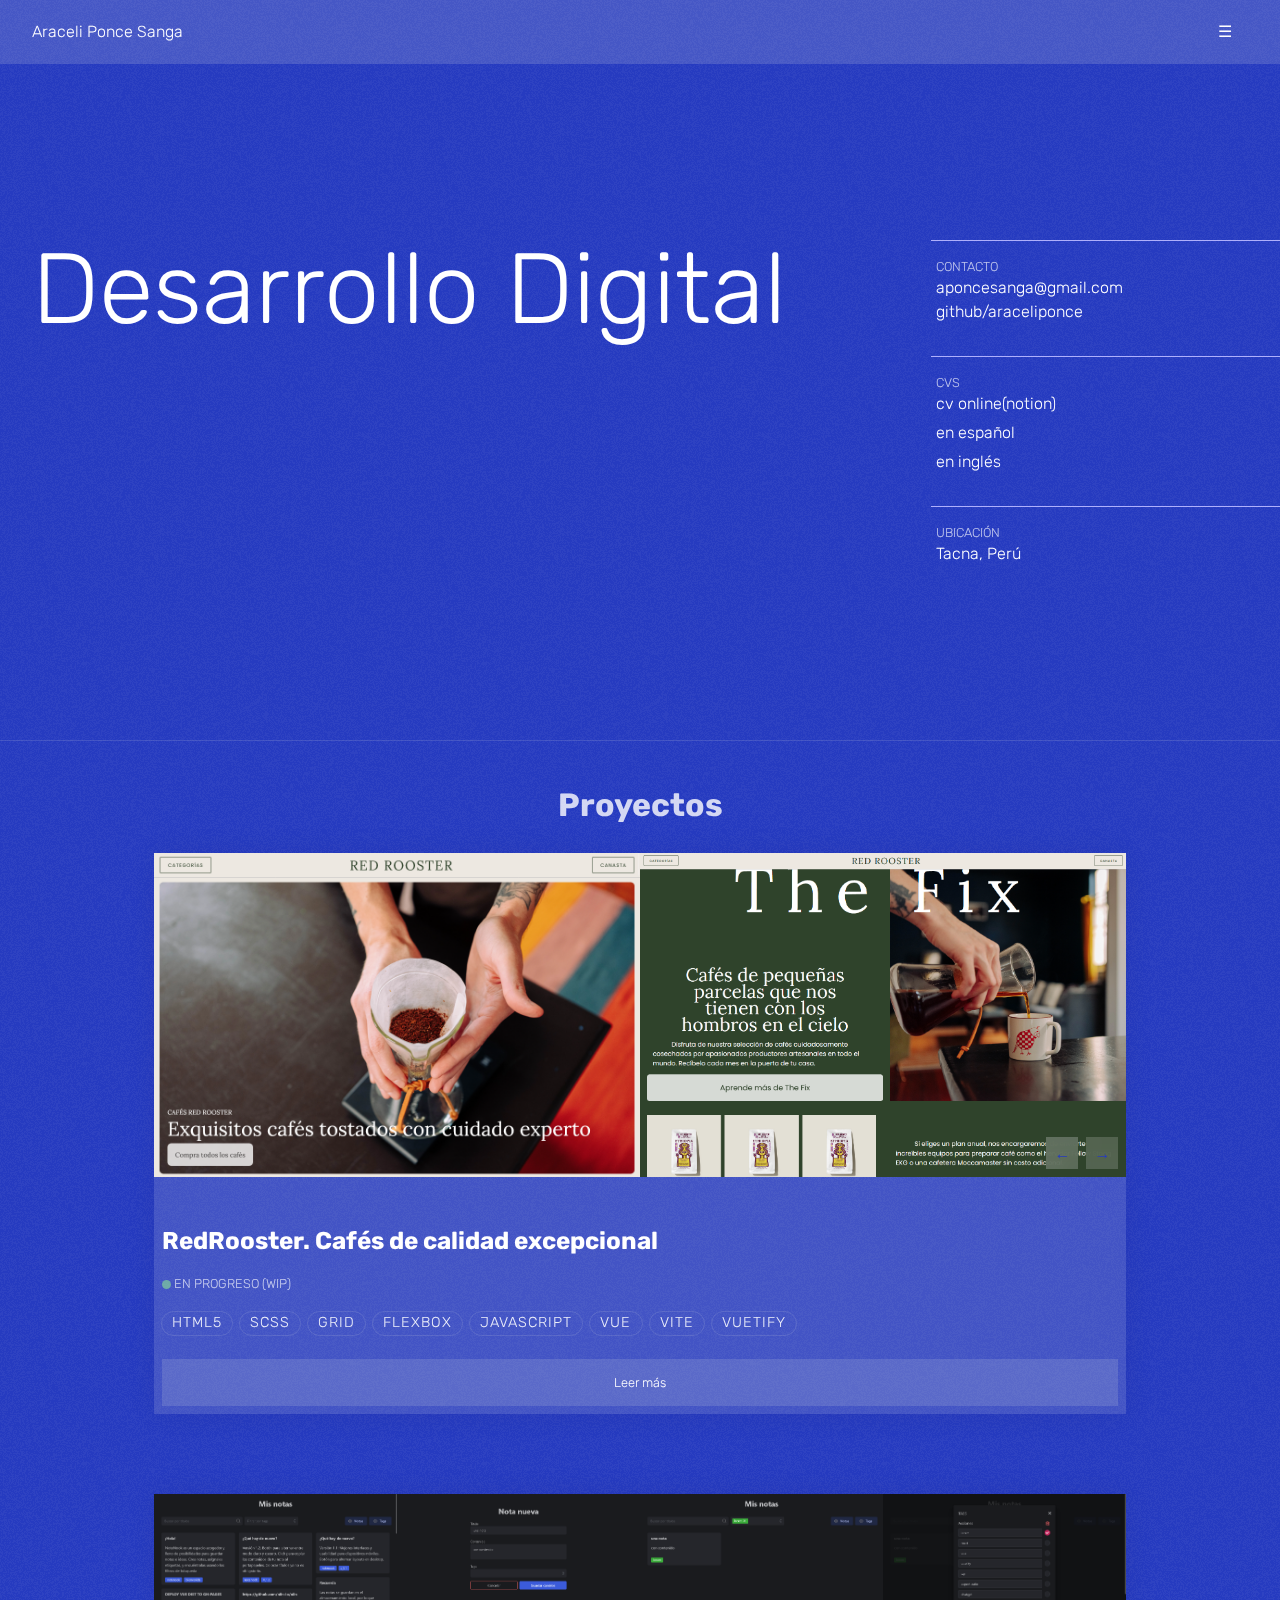
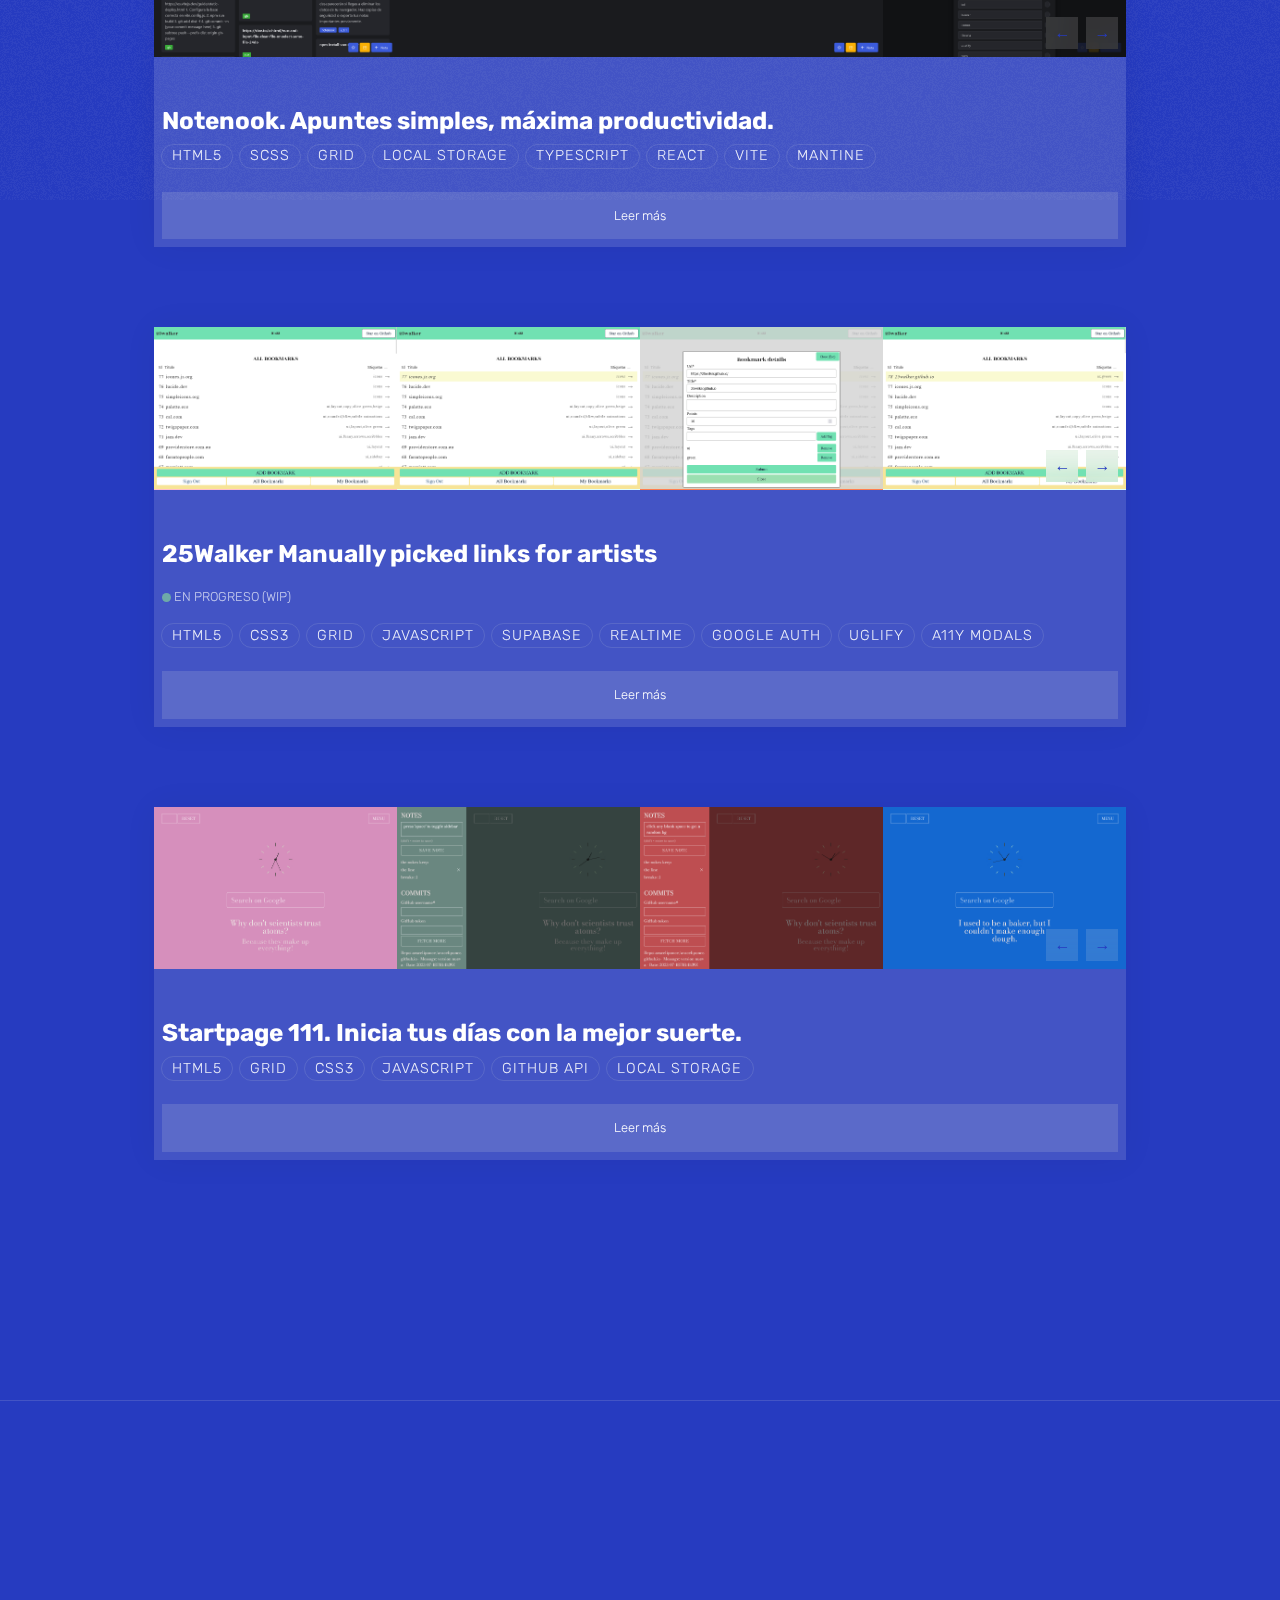
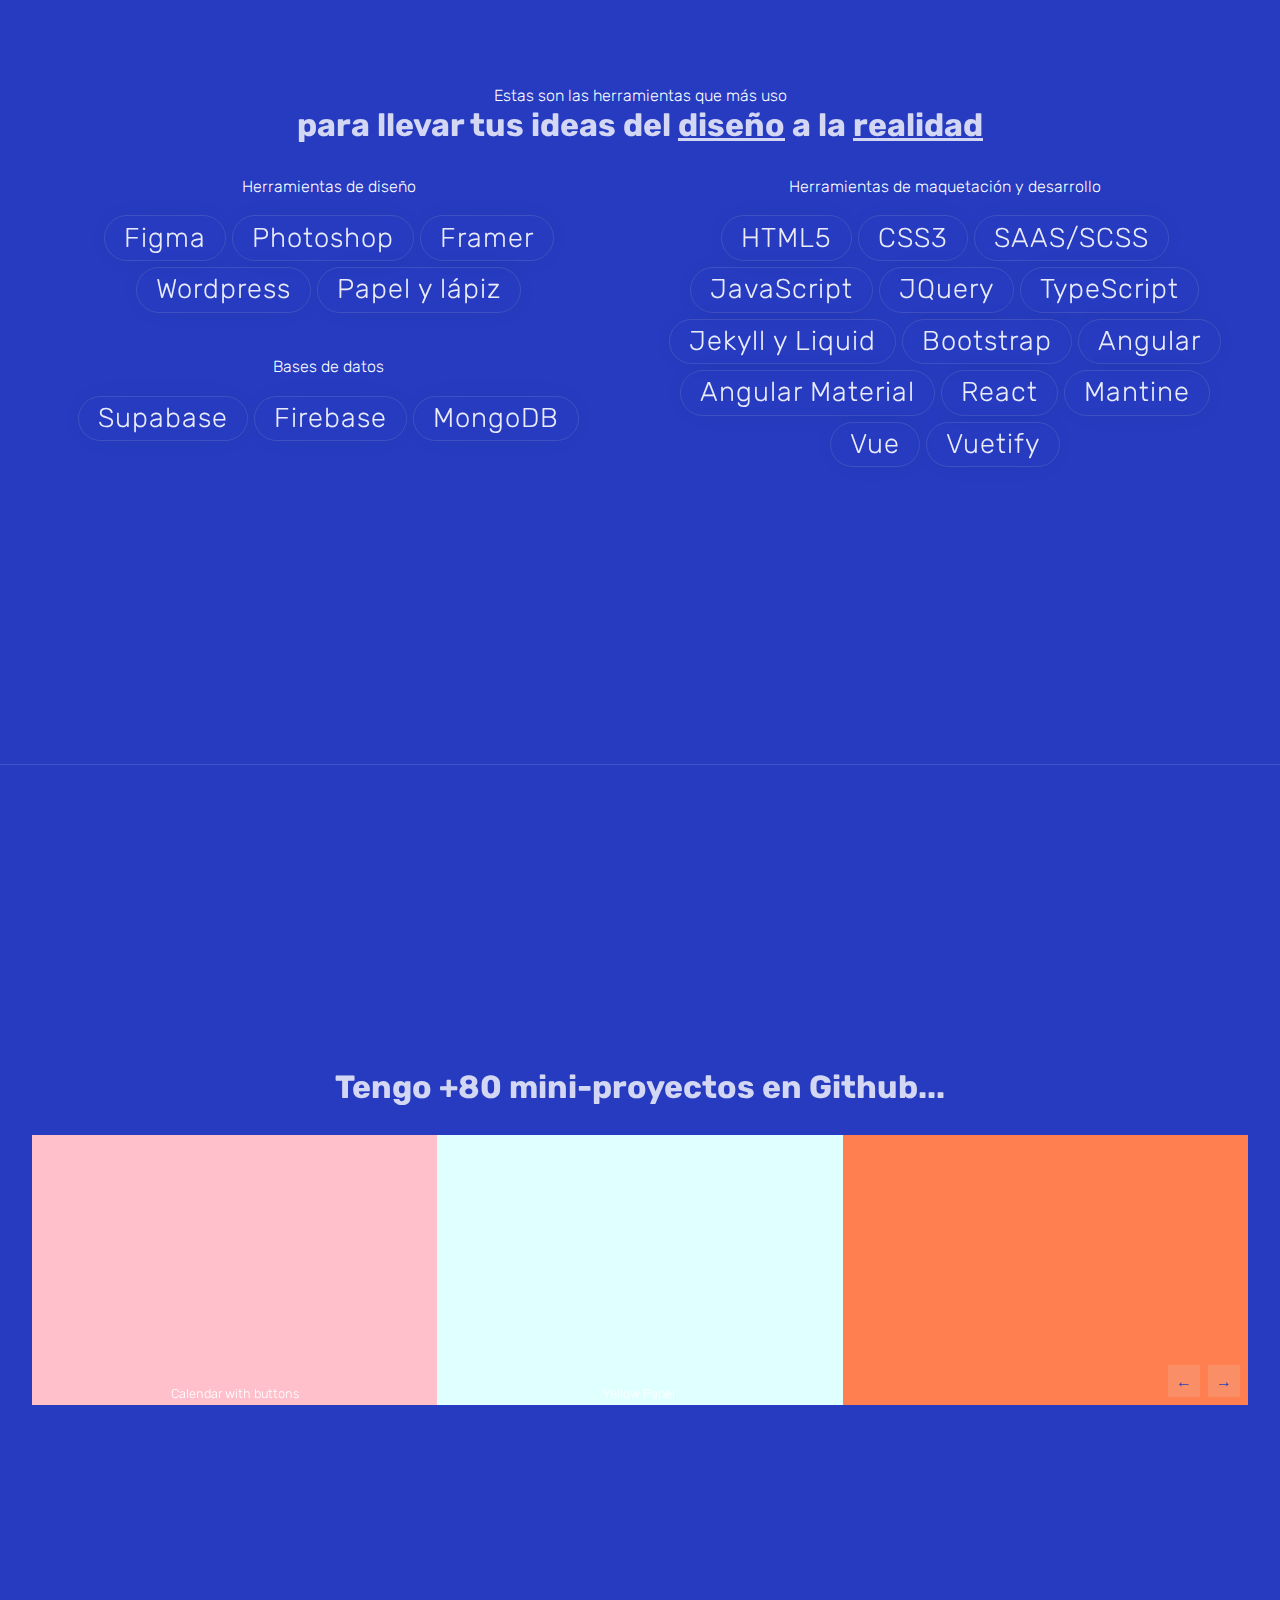
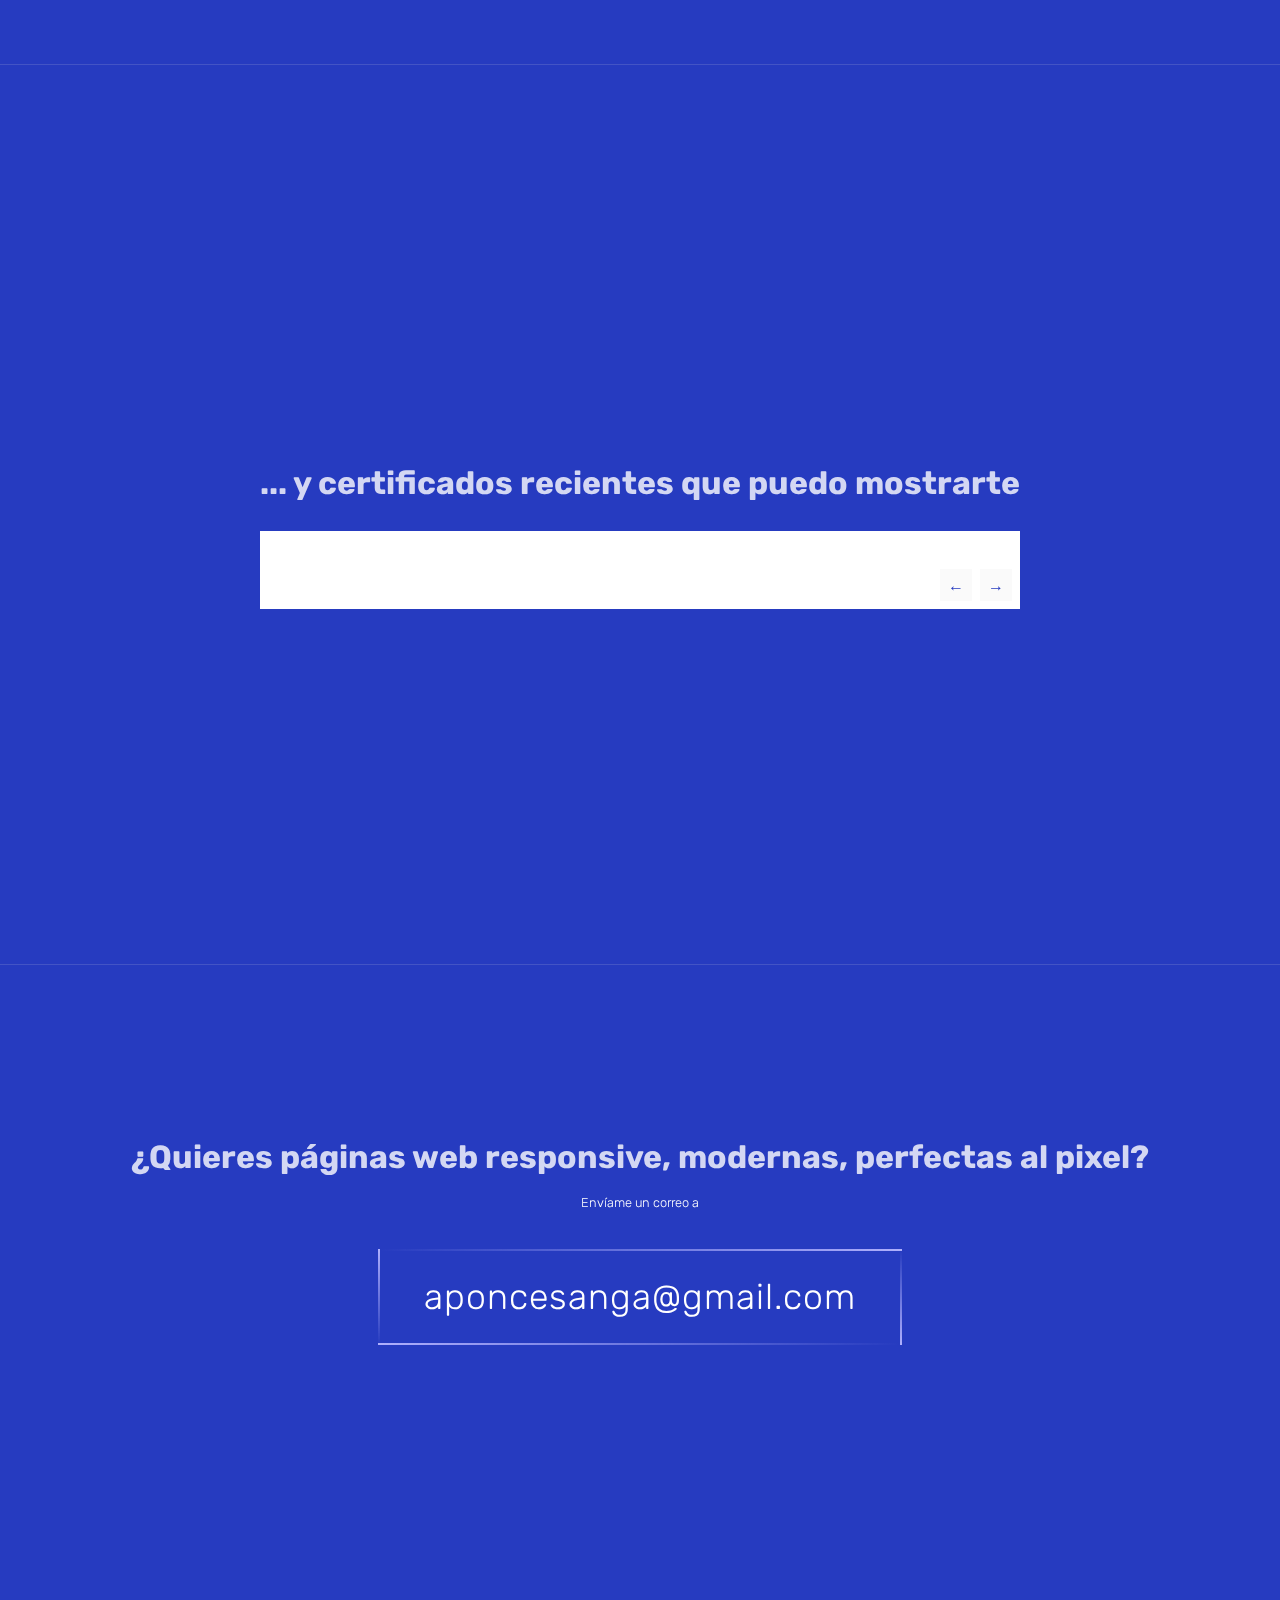
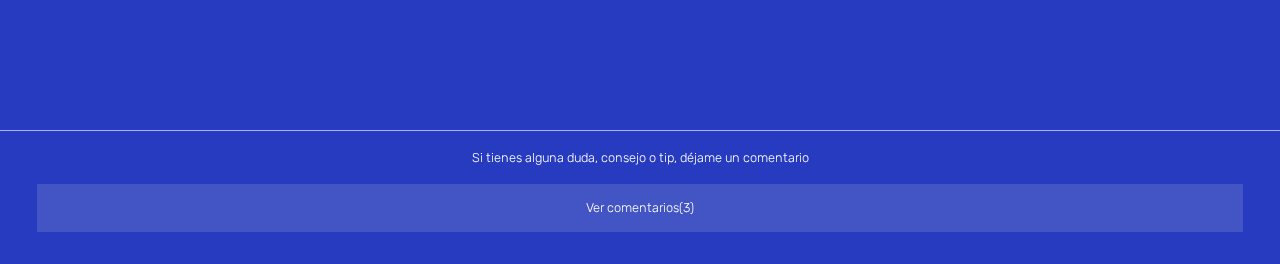
==== commit 332994e1: "visible buttons" ====
--- a/index.html
+++ b/index.html
@@ -55,7 +55,7 @@
       <div class="contained flex--header">
 
         <span class="flex-1">Araceli Ponce Sanga</span>
-        <button id="btnOpenDrawer" aria-label="Abrir/cerrar menú lateral">&#9776;</button>
+        <button id="btnOpenDrawer" class="" aria-label="Abrir/cerrar menú lateral">&#9776;</button>
       </div>
     </header>
     <nav class="">
@@ -80,8 +80,6 @@
       <div class="contained  grid-7-3">
         <div class="biggest grid">
           <span>Desarrollo Digital</span>
-          <span>&</span>
-          <span class="small">Redacción Creativa</span>
         </div>
 
         <div class="autogrid--details">
@@ -143,10 +141,9 @@
               <div class="content grid--content">
                 <h3>
                   <a href="https://araceliponce.github.io/tomatojoy/" target="_blank" rel="noopener noreferrer" class="">
-                    <span>RedRooster.</span>
                     <span class="text-half">
-                      <span>Cafés de calidad excepcional.</span>
-                      <span aria-hidden="true">&rarr;</span>
+                      <span class="">RedRooster.</span>
+                      <span>Cafés de calidad excepcional</span>
                     </span>
                   </a>
                 </h3>
@@ -163,7 +160,7 @@
                     <li>VUETIFY</li>
                 </div>
 
-                <button class="btn--more" aria-expanded="false" aria-controls="moreB">Leer más
+                <button class="btn--top w--100" aria-expanded="false" aria-controls="moreB">Leer más
                 </button>
 
                 <div id="moreB" hidden>
@@ -173,7 +170,7 @@
                     <p>Por eso, escogí su página de inicio como referencia para reforzar mis habilidades maquetando teniendo un diseño pre-establecido. </p>
 
                   </div>
-                  <a href="https://araceliponce.github.io/tomatojoy/" target="_blank" rel="noopener noreferrer" class="caps text-center p">
+                  <a href="https://araceliponce.github.io/tomatojoy/" target="_blank" rel="noopener noreferrer" class="btn--top">
                     <span>Visitar sitio web.</span>
                   </a>
                 </div>
@@ -217,10 +214,10 @@
               <div class="content grid--content">
                 <h3>
                   <a href="https://araceliponce.github.io/notenook/" target="_blank" rel="noopener noreferrer" class="">
-                    <span>Notenook.</span>
                     <span class="text-half">
+                      <span>Notenook.</span>
                       <span>Apuntes simples, máxima productividad.</span>
-                      <span aria-hidden="true">&rarr;</span>
+                      <!-- <span aria-hidden="true">&rarr;</span> -->
                     </span>
                   </a>
                 </h3>
@@ -237,14 +234,14 @@
                     <li>MANTINE</li>
                 </div>
 
-                <button class="btn--more" aria-expanded="false" aria-controls="moreN">Leer más
+                <button class="btn--top w--100" aria-expanded="false" aria-controls="moreN">Leer más
                 </button>
 
                 <div id="moreN" hidden>
                   <div class="text-divided">
                     <p>La app de notas fácil de usar, perfecta para cualquier dispositivo y momento del día. Organiza tus pensamientos con etiquetas y redescubre ideas olvidadas. </p>
                   </div>
-                  <a href="https://araceliponce.github.io/notenook/" target="_blank" rel="noopener noreferrer" class="caps text-center p">
+                  <a href="https://araceliponce.github.io/notenook/" target="_blank" rel="noopener noreferrer" class="btn--top">
                     <span>Visitar sitio web.</span>
                   </a>
                 </div>
@@ -288,10 +285,9 @@
               <div class="content grid--content">
                 <h3>
                   <a href="https://25walker.github.io/" target="_blank" rel="noopener noreferrer" class="">
-                    <span>25Walker</span>
                     <span class="text-half">
+                      <span>25Walker</span>
                       <span>Manually picked links for artists</span>
-                      <span aria-hidden="true">&rarr;</span>
                     </span>
                   </a>
                 </h3>
@@ -309,14 +305,14 @@
                     <li>A11Y MODALS</li>
                 </div>
 
-                <button class="btn--more" aria-expanded="false" aria-controls="moreW">Leer más
+                <button class="btn--top w--100" aria-expanded="false" aria-controls="moreW">Leer más
                 </button>
 
                 <div id="moreW" hidden>
                   <div class="text-divided">
                     <P>Lorem ipsum dolor sit amet consectetur adipisicing elit. Ad, ex autem. Eligendi non architecto natus ab, minus labore, consequatur, expedita vel alias magni accusamus dolorem hic ullam est quia quis.</P>
                   </div>
-                  <a href="https://25walker.github.io/" target="_blank" rel="noopener noreferrer" class="caps text-center p">
+                  <a href="https://25walker.github.io/" target="_blank" rel="noopener noreferrer" class="btn--top">
                     <span>Visitar sitio web.</span>
                   </a>
                 </div>
@@ -360,10 +356,9 @@
               <div class="content grid--content">
                 <h3>
                   <a href="https://25walker.github.io/" target="_blank" rel="noopener noreferrer" class="">
-                    <span>Startpage 111.</span>
                     <span class="text-half">
+                      <span>Startpage 111.</span>
                       <span>Inicia tus días con la mejor suerte.</span>
-                      <span aria-hidden="true">&rarr;</span>
                     </span>
                   </a>
                 </h3>
@@ -378,7 +373,7 @@
                     <li>LOCAL STORAGE</li>
                 </div>
 
-                <button class="btn--more" aria-expanded="false" aria-controls="moreC">Leer más
+                <button class="btn--top w--100" aria-expanded="false" aria-controls="moreC">Leer más
                 </button>
 
                 <div id="moreC" hidden>
@@ -387,7 +382,7 @@
                     <p>Como features adicionales tiene una pequeña colección de juegos de palabras que cambia al hacer click en el texto, un sidebar que puedes abrir y cerrar con la tecla 'Espacio' y dos apartados: uno para tomar notas y otro donde puedes ver tus mas recientes pushes en Github, con la opción de agregar tu token de acceso para ver los pushes en tus repositorios privados. </p>
                     <p>Opté por mantenerlo simple con HTML, CSS y JS para una edición y visualización sin necesidad de compilar</p>
                   </div>
-                  <a href="https://25walker.github.io/" target="_blank" rel="noopener noreferrer" class="caps text-center p">
+                  <a href="https://25walker.github.io/" target="_blank" rel="noopener noreferrer" class="btn--top">
                     <span>Visitar sitio web.</span>
                   </a>
                 </div>
@@ -408,13 +403,13 @@
 
 
 
-    <section id="habilidades" class="featured contained text-center">
+    <section id="habilidades" class="featured contained text-center h-min-100vh grid-center">
       <p>Estas son las herramientas que más uso</p>
       <h2>para llevar tus ideas del <span class="underlined">diseño</span> a la <span class="underlined">realidad</span></h2>
 
       <div class="grid--equis gap-small section-content">
         <div class="uno">
-          <p>me encargo del diseño, </p>
+          <p>Herramientas de diseño </p>
           <ul class="tags mt">
             <li>Figma</li>
             <li>Photoshop</li>
@@ -424,7 +419,7 @@
           </ul>
         </div>
         <div class="dos">
-          <p>la maquetación y desarrollo</p>
+          <p>Herramientas de maquetación y desarrollo</p>
           <ul class="tags mt">
             <li>HTML5</li>
 
@@ -451,7 +446,7 @@
           </ul>
         </div>
         <div class="tres">
-          <p>y algunas bases de datos</p>
+          <p>Bases de datos</p>
           <ul class="tags mt">
             <li>Supabase</li>
             <li>Firebase</li>
@@ -511,7 +506,7 @@
     </section>
 
 
-    <section id="certificaciones" class=" contained text-center">
+    <section id="certificaciones" class=" contained text-center h-min-100vh grid-center">
       <h2 class="">... y certificados recientes que puedo mostrarte</h2>
 
       <div class="slider-js relative section-content" data-slider='{ "loop": true, "slidesPerView": 2, "spacing": 0, "nav": true, "autoplay": false }'>
@@ -561,10 +556,9 @@
     </section>
 
 
-    <section id="contacto" class="h-min-100vh text-center relative contained">
-      <div class=" on-center">
-        <!-- <p></p> -->
-        <!-- <p>Trabajemos juntos</p> -->
+    <section id="contacto" class="h-min-100vh grid text-center relative">
+      <div class="contained on-center">
+
         <h2>¿Quieres páginas web responsive, modernas, perfectas al pixel? </h2>
 
         <div class="mt-small small">
@@ -577,19 +571,32 @@
             aponcesanga@gmail.com</a>
         </div>
       </div>
-      <div class="on-bottom">
+      <!-- <div class="on-bottom border-top">
         <p>Si tienes alguna duda, consejo o tip, déjame un comentario</p>
-        <button id="showMoreBtn" class="btn small">Ver comentarios(3)</button>
+        <button id="showMoreBtn" class="btn--top small">Ver comentarios(3)</button>
+      </div> -->
+
+      <div class="border-top text-center mt-auto">
+        <div class="contained">
+          <p class="small">Si tienes alguna duda, consejo o tip, déjame un comentario</p>
+          <button id="showMoreBtn" class="btn--top">Ver comentarios(3)</button>
+        </div>
       </div>
     </section>
 
 
+    <!-- <div class="contained border-top text-center">
+      <p>Si tienes alguna duda, consejo o tip, déjame un comentario</p>
+      <button id="showMoreBtn" class="btn--top small">Ver comentarios(3)</button>
+    </div> -->
+
+
   </main>
 
 
 
 
-  <footer class="contained px-big" id="more" hidden>
+  <footer class="contained mb-big" id="more" hidden>
 
     <div id="guestbook" class="mt">
       <div class="text-center ">
@@ -641,9 +648,8 @@
       </div>
     </div>
 
-    <a href="#" class="btn--top">Volver arriba!</a>
+    <a href="#" class="btn--top ">Volver arriba!</a>
   </footer>
-  <div class="py"></div>
 
 
 
--- a/css/nuevo.min.css
+++ b/css/nuevo.min.css
@@ -1 +1 @@
-*,*:before,*:after{margin:0;padding:0;box-sizing:border-box}html:focus-within{scroll-behavior:smooth;scroll-padding-block:.5rem}audio,canvas,progress,video{display:inline-block;vertical-align:baseline}audio:not([controls]){display:none;height:0}[hidden]{display:none}a{background-color:rgba(0,0,0,0)}mark{background:var(--color-accent, coral);color:#000}small{font-size:80%}sub,sup{font-size:75%;line-height:0;position:relative;vertical-align:baseline}sup{top:-0.5em}sub{bottom:-0.25em}img{border:0}svg:not(:root){overflow:hidden}figure{margin:1em 40px}hr{box-sizing:content-box;height:0}pre{overflow:auto}code,kbd,pre,samp{font-family:monospace,monospace;font-size:1em}button,input,optgroup,select,textarea{color:inherit;font:inherit}button{overflow:visible}button,select{text-transform:none}button,html input[type=button],input[type=reset],input[type=submit]{-webkit-appearance:button;cursor:pointer}button[disabled],html input[disabled]{cursor:default}button::-moz-focus-inner,input::-moz-focus-inner{border:0;padding:0}input{line-height:normal}input[type=checkbox],input[type=radio]{box-sizing:border-box;padding:0}input[type=number]::-webkit-inner-spin-button,input[type=number]::-webkit-outer-spin-button{height:auto}input[type=search]{-webkit-appearance:textfield;box-sizing:content-box}input[type=search]::-webkit-search-cancel-button,input[type=search]::-webkit-search-decoration{-webkit-appearance:none}fieldset{border:1px solid silver;padding:.35em .625em .75em}textarea,input{background:rgba(0,0,0,0);border:none;outline:1px solid}optgroup{font-weight:bold}table{border-collapse:collapse;border-spacing:0}td,th{padding:0}/*! Source: https://github.com/h5bp/html5-boilerplate/blob/master/src/css/main.css */input,button,select,textarea{font-family:inherit;font-size:inherit;line-height:inherit}img{vertical-align:middle;display:block;max-width:100%;height:auto}.img-rounded{border-radius:6px}.img-circle{border-radius:50%}.sr-only{position:absolute;width:1px;height:1px;margin:-1px;padding:0;overflow:hidden;clip:rect(0, 0, 0, 0);border:0}.sr-only-focusable:active,.sr-only-focusable:focus{position:static;width:auto;height:auto;margin:0;overflow:visible;clip:auto}[role=button]{cursor:pointer}:root bg-xxlight{color:#fff}:root bg-xlight{color:#fff}:root bg-light{color:#fff}:root bg-normal{color:#f4f4f0}:root bg-dark{color:#eeeee7}:root bg-xdark{color:#e7e7de}:root bg-xxdark{color:#e1e1d6}:root text-xxlight{color:gray}:root text-xlight{color:#666}:root text-light{color:#4d4d4d}:root text-normal{color:#333}:root text-dark{color:#2b2b2b}:root text-xdark{color:#242424}:root text-xxdark{color:#1c1c1c}:root accent1-xxlight{color:#fff}:root accent1-xlight{color:#e1e5fc}:root accent1-light{color:#b2bcf8}:root accent1-normal{color:#8394f4}:root accent1-dark{color:#7588f3}:root accent1-xdark{color:#677cf2}:root accent1-xxdark{color:#5970f0}:root accent2-xxlight{color:#a2e9db}:root accent2-xlight{color:#79dfcb}:root accent2-light{color:#50d5bb}:root accent2-normal{color:#2fc3a6}:root accent2-dark{color:#2cb79c}:root accent2-xdark{color:#29aa91}:root accent2-xxdark{color:#269e87}:root accent3-xxlight{color:#ffd599}:root accent3-xlight{color:#ffbf66}:root accent3-light{color:#fa3}:root accent3-normal{color:#ff9500}:root accent3-dark{color:#f08c00}:root accent3-xdark{color:#e08300}:root accent3-xxdark{color:#d17a00}.d-flex{display:flex;gap:.5ex}.supabase--box{display:flex;gap:1em;flex-wrap:wrap}@media only screen and (min-width: 900px){.supabase--box{justify-content:start}}.supabase--box>*{min-width:100%;display:grid;gap:3rem;text-align:center}@media only screen and (min-width: 900px){.supabase--box>*{grid-template-columns:30% 1fr;text-align:start}}.min-w-100{flex:1;min-width:100%}.text-start{text-align:start}.text-end{text-align:end}.text-big{font-size:3rem;max-width:10ch;margin:0;line-height:1}.d-inline-flex{display:inline-flex;gap:1em}.max-w-10ch{max-width:20ch}.text-left{text-align:left}.text-right{text-align:right}.text-center{text-align:center}.text-justify{text-align:justify}.text-nowrap{white-space:nowrap}.text-lowercase{text-transform:lowercase}.text-uppercase{text-transform:uppercase}.text-capitalize{text-transform:capitalize}article,aside,details,figcaption,figure,footer,header,hgroup,menu,nav,section{display:block}table{border-collapse:collapse;border-spacing:0}ul,ol{list-style:none}#projects{width:100%}article{padding:1rem;border-radius:.4rem}.desktop{display:none !important}@media only screen and (min-width: 1020px){.desktop{display:block}}a{cursor:pointer;text-decoration:none;color:inherit;transition:all .3s ease}.abc>a{opacity:1}a:hover{text-decoration:underline}a:focus-visible{text-decoration:underline}button{border:none;outline:.1rem solid rgba(0,0,0,0)}:root{--text: #525252}:root{--orange: #fd9a6c;--green: #4fcfad;--yellow: #fdcc48;--purple: #6b89ff}body{background-color:var(--bg);color:var(--text);line-height:1.7}body,small{font-family:var(--sans);font-weight:300}body,.fixed-top,.inlineSizeContainer{width:min(60rem,100%);width:100%}.logo{position:absolute;z-index:99;left:1rem;bottom:.5rem;line-height:1;font-size:90%;font-family:var(--serif);font-weight:bold;color:#fff}.has-bg-image{position:fixed;background-image:url("/images/tomoko-uji-Oq6Mdb4o6vA-unsplash.jpg") !important;inset:0;z-index:-1;background:center center/cover no-repeat}.m-0{margin:0 !important}.mt-small{margin-top:.2rem !important}.mb{margin-bottom:.2rem !important}.mt-auto{margin-top:auto}.mt-5{margin-top:5rem}.mt-3{margin-top:3rem}.ml-a{margin-left:auto}.ml-auto{margin-left:auto}.m-0-p-0{margin:0;padding:0}.px{padding-inline:1em}.px-big{padding-inline:5em}.py{padding-block:1em}.py-small{padding-block:.5em}.p{padding:1em}.gap-regular{gap:3rem !important}.gap-0{gap:0}.gap-1{gap:1em}.btn--filled{display:block;outline:1px solid rgba(0,0,0,0);text-decoration:none;border-radius:.5rem;background-color:var(--translucent);text-transform:uppercase;transition:all .2s cubic-bezier(0.455, 0.03, 0.515, 0.955);opacity:.8}.btn--filled{background-color:rgba(255,255,255,.7);color:var(--color-bg);outline:1px solid var(--purple) !important;transition:all .3s ease}.btn--filled:hover{background-color:rgba(255,255,255,.9);outline:1px solid;color:var(--green)}.btn--filled:focus-visible{outline:.2rem solid var(--green)}.yellow{width:-moz-fit-content;width:fit-content;margin-inline:auto;padding:.4em .7em;background:rgba(0,0,0,0);opacity:1;border-radius:100vh !important;overflow:hidden;margin-top:.5rem;outline:1px solid;font-size:clamp(1rem,2vw + 10px,7rem)}.text-none{text-transform:none}.yellow:hover{color:var(--purple)}.blocks{display:flex;padding-block:1rem;gap:.5rem;font-size:.8rem;line-height:.8;display:grid}.blocks>a{grid-column:1/span 2}@media only screen and (min-width: 900px){.blocks{grid-template-columns:25% 25% 1fr;grid-template-rows:1fr}.blocks>a{grid-column:auto}}.blocks>*{min-height:var(--block-height);display:grid;place-content:center;border-radius:.5rem;padding-inline:var(--spacer-small);outline:1px solid #d3d3d3;opacity:.8}.fixed-top{position:fixed;top:0;left:0;right:0;z-index:9;padding:0}nav{position:relative}.nav-tags{font-size:clamp(1.2rem,3vw + 10px,7rem);gap:.5em}:root{--drawer-width: min(30rem, 80vw);--drawer-width: min(20rem, 80vw);--drawer-heigth: 20rem;--drawer-heigth: 13rem;--drawer-bg: #afb0fc}#drawer{--drawer-bg: var(--translucent);height:0%;min-height:0;line-height:1;width:100%;position:fixed;z-index:1;top:0;background-color:var(--drawer-bg);overflow-x:hidden;transition:all .3s ease;-webkit-backdrop-filter:blur(7rem);backdrop-filter:blur(7rem);min-height:var(--header-height);overflow-y:hidden}#drawer header{background:rgba(0,0,0,0);min-height:var(--header-height)}#drawer nav{opacity:0;padding-top:3rem;font-size:clamp(2rem,3vw + 10pc,3rem);line-height:1.1}@media only screen and (min-width: 900px){#drawer nav{padding-top:1rem}}#drawer.active{--drawer-bg: #afb0fc;color:#333;min-height:100%;--gap: 3rem;box-shadow:0 100vh 0 100vh var(--drawer-bg)}@media only screen and (min-width: 900px){#drawer.active{min-height:20rem;box-shadow:none}}#drawer.active nav{opacity:1}nav .autogrid li{display:grid}section[id]{padding-top:7rem}.hero{min-height:100vh;min-height:100svh;position:relative;font-size:1rem;line-height:1;box-shadow:-10vh 0vh 0 100vh var(--bg);box-shadow:100px -200px 0px 200px var(--bg);padding-block:15rem 10rem}.hero+*{transform:translateY(-10rem)}.justify-content-center{justify-content:center;font-size:clamp(1rem,10vw + 10px,12rem)}address{font-style:normal}.autogrid{--column-width: min(20rem, 100%);display:grid !important;grid-template-columns:repeat(auto-fit, minmax(var(--column-width), 1fr));gap:var(--gap, 0)}.autogrid--details{line-height:1.5}.hero .biggest{font-size:clamp(2rem,7vw + 10px,7rem);margin-bottom:3rem}.hero .grid-7-3{--gap: 3em}.border-top{border-top:1px solid var(--drawer-bg);padding-inline:.3rem;padding-block:1em 2em;--gap: .3rem}.btn--scroll-down{position:absolute;top:95vh;top:95svh;left:0;right:0;text-align:center}.btn--top{margin-inline:auto;display:block;text-align:center;background:var(--translucent);margin-top:1rem}:root{--black: 40, 30%, 5%;--white: 179, 2%, 88%;--red: 4, 51%, 58%;--blue: 170, 30%, 68%;--hue: 70;--sat: 15%;--lig: 50%;--bg: var(--hue), var(--sat), var(--lig);--bs: var(--hue), var(--sat), calc(var(--lig) - 10%)}.linear-gradient{text-align:center;background:linear-gradient(to right, var(--yellow) 20%, var(--green) 40%, var(--green) 60%, var(--yellow) 80%);background-size:200% auto;color:#000;background-clip:text;text-fill-color:rgba(0,0,0,0);-webkit-background-clip:text;-webkit-text-fill-color:rgba(0,0,0,0);animation:shine 20s linear infinite}@keyframes shine{to{background-position:200% center}}.title+*{transform:translateY(-3rem)}.typing{position:relative}.typing ::after{content:"";display:inline-block;vertical-align:text-top;width:.1em;height:2ex;animation:blink 1.3s infinite steps(1, start)}@keyframes blink{from,51%{opacity:0}}.grid-center{display:grid;place-content:center}.project-card>*+*{margin-top:1em}.card-title,.card-title--small,.card-title--big{font-size:2.4rem;text-align:center;letter-spacing:7px;font-weight:bold;text-transform:uppercase;line-height:1.3;color:#677cf2;word-wrap:break-word}.card-title{margin-bottom:0}.card-title--small{display:block;font-size:80%;margin-block:1em !important;text-transform:uppercase;letter-spacing:2px}.card-title--big{font-size:2rem;letter-spacing:2px;color:var(--purple)}.project-card a:hover,.project-card a:active{text-decoration:none}.small{font-size:80%}.spaced-between{justify-content:space-between}button{background:rgba(0,0,0,0)}[data-accordion-header]{display:flex;justify-content:space-between;align-items:center;width:100%;cursor:pointer;font-size:1.3rem;padding:0;text-align:start;font-weight:300}.accordionIcon{position:relative;width:30px;height:2px;height:1px;background-color:currentColor;cursor:pointer}.line{position:absolute;top:50%;left:0;width:100%;height:2px;height:1px;background-color:inherit;transition:transform .2s}.line::after{content:"";position:absolute}[aria-expanded=true] .line{transform:translate(0, -50%)}[aria-expanded=false] .line{transform:translate(0, -50%) rotate(-90deg)}[aria-expanded=false] .line::after{top:0;left:0;width:100%;height:2px;height:1px;height:.5px;background-color:inherit;transform-origin:center;transition:transform .2s}[aria-expanded=false] .line::after{transform:translate(0, -50%) rotate(90deg)}dd+dt{margin-top:3rem}dl{width:min(24rem,70vw)}dl>*{margin-right:auto;display:block;padding:0}dd[id]{margin-left:0;margin-top:2rem;text-transform:uppercase}.dNone{display:none}.relative{position:relative}.scrollingImg{-webkit-user-select:none;-moz-user-select:none;user-select:none}.scrollingImgWrapper:after{content:"Toca la imagen";position:absolute;bottom:.5rem;right:.5rem;font-size:80%;filter:invert(1);transition:all .3s ease;opacity:.5}@media(hover: hover){.scrollingImgWrapper:after{content:"Actualizado en: " attr(data-last-update);position:absolute;transform:translateY(0.5rem);transition:all .3s ease;opacity:.5}.scrollingImgWrapper:hover .scrollingImgWrapper:after{opacity:1;transform:translateY(0)}}#contact{display:grid;align-content:center}.contact:empty{opacity:.3}.contact{display:flex;flex:1 1 auto;border-radius:4px;font-family:var(--serif)}.text a,.icon{display:block;padding:3rem 1rem}.text-icon{display:flex;align-items:center;gap:1em}.btnCopy{width:7cqw;height:7cqw;opacity:.7}.btnCopy:hover,.btnCopy:focus-visible{opacity:1}#copyEmail,#copyGithub{width:100%;height:100%}path{stroke:var(--color-primary)}.d-none{display:none !important}.copy{display:flex;padding-block:2rem;justify-content:center;opacity:.8;gap:.7ex}form{font-size:90%}.grid--footer{display:grid;grid-template-rows:1fr auto auto;gap:1rem}.grid--footer>*{display:grid}.form-control{padding:.7rem 1rem;border-radius:.5rem;resize:vertical;background-color:rgba(255,255,255,.3);outline:none}form button{text-transform:uppercase}#contenedorMensajes{display:block;-moz-columns:30ch;columns:30ch;overflow:auto;text-align:start;transition:all .7s ease;overscroll-behavior-block:contain;-moz-column-gap:1rem;column-gap:1rem;padding:4rem 2rem}.msg{-webkit-user-select:none;-moz-user-select:none;user-select:none}.msg:nth-child(1){rotate:1deg}.msg:nth-child(2){margin-left:2rem;rotate:-2deg}.msg:nth-child(3){margin-top:1rem;rotate:3deg}.msg:nth-child(4){margin-left:auto;rotate:-3deg}.msg:nth-child(5){margin-left:1rem;rotate:1deg}.msg{max-width:40ch}.text-center{display:block;text-align:center}.msg{padding:1.3rem 2rem;border-radius:.5rem;margin-bottom:.7rem;page-break-inside:avoid;-moz-column-break-inside:avoid;break-inside:avoid;font-size:small;line-height:1.1;background:#c2c2c2;color:#222;background:var(--drawer-bg);color:#fff}.msg *{opacity:.7}.msg .text{margin-top:1em;opacity:1}.grid-5-5,.grid-6-4,.grid-4-6,.grid-7-3{display:grid;gap:var(--gap, 0)}@media screen and (min-width: 900px){.grid-5-5,.grid-6-4,.grid-4-6{display:grid;grid-auto-flow:column;grid-template-columns:1fr 1fr;gap:var(--gap, 0)}.grid-6-4{grid-template-columns:60% 40%}.grid-4-6{grid-template-columns:40% 60%}.grid-7-3{grid-template-columns:70% 30%}}@keyframes fadeOut{0%{opacity:1}100%{opacity:0}}.fadeOut{animation-name:fadeOut}@keyframes fadeOutDown{0%{opacity:1}100%{opacity:0;transform:translate3d(0, 3%, 0)}}.fadeOutDown{animation-name:fadeOutDown}@keyframes fadeIn{0%{opacity:0}100%{opacity:1}}.fadeIn{animation-name:fadeIn}@keyframes fadeIn8{0%{opacity:0}100%{opacity:.8}}.fadeIn8,#circle.fadeIn8{animation-name:fadeIn8}@keyframes fadeInUp{0%{opacity:0;transform:translate3d(0, 5%, 0)}100%{opacity:1;transform:none}}.scroll--fadeinUp{opacity:0;transform:translate3d(0, 5%, 0);transition:all .3s ease}.scroll--fadeinUp.active{opacity:1;transform:none}@keyframes fadeInUp{0%{opacity:0;transform:translate3d(0, 5%, 0)}100%{opacity:1;transform:none}}.fadeInUp{animation-name:fadeInUp}@keyframes fadeInDown{0%{opacity:0;transform:translate3d(0, -3%, 0)}100%{opacity:1;transform:none}}.fadeInDown{animation-name:fadeInDown}.scrollingImgWrapper{display:block;height:min(20rem,50vh);overflow:hidden;position:relative;border-radius:.2rem}.scrollingImg{transition:transform 5s cubic-bezier(0.39, 0.575, 0.565, 1);transform:translateY(0%)}.scrollingImgWrapper:hover .scrollingImg{transform:translateY(calc(-100% + min(20rem, 50vh)))}article{max-width:30rem;margin-inline:auto}.intro{grid-area:intro}.educa{grid-area:educa}.habi{grid-area:habi}.trabajo{grid-area:trabajo}.final{grid-area:final}.box{display:block}.wrapper{display:grid;grid-gap:1rem;grid-template-areas:"educa " "habi " "trabajo" "final";transition:all .2s ease}@media screen and (min-width: 900px){.wrapper{grid-template-areas:"educa habi habi " "educa trabajo trabajo" "final final final"}}@media screen and (min-width: 1200px){.wrapper{grid-template-areas:"educa habi final" "educa trabajo final"}}.box{border-radius:5px;padding:1rem}.bg-xxlight{background-color:#fff}.bg-xlight{background-color:#fff}.bg-light{background-color:#fff}.bg-normal{background-color:#f4f4f0}.bg-dark{background-color:#eeeee7}.bg-xdark{background-color:#e7e7de}.bg-xxdark{background-color:#e1e1d6}.text-xxlight{background-color:gray}.text-xlight{background-color:#666}.text-light{background-color:#4d4d4d}.text-normal{background-color:#333}.text-dark{background-color:#2b2b2b}.text-xdark{background-color:#242424}.text-xxdark{background-color:#1c1c1c}.accent1-xxlight{background-color:#fff}.accent1-xlight{background-color:#e1e5fc}.accent1-light{background-color:#b2bcf8}.accent1-normal{background-color:#8394f4}.accent1-dark{background-color:#7588f3}.accent1-xdark{background-color:#677cf2}.accent1-xxdark{background-color:#5970f0}.accent2-xxlight{background-color:#a2e9db}.accent2-xlight{background-color:#79dfcb}.accent2-light{background-color:#50d5bb}.accent2-normal{background-color:#2fc3a6}.accent2-dark{background-color:#2cb79c}.accent2-xdark{background-color:#29aa91}.accent2-xxdark{background-color:#269e87}.accent3-xxlight{background-color:#ffd599}.accent3-xlight{background-color:#ffbf66}.accent3-light{background-color:#fa3}.accent3-normal{background-color:#ff9500}.accent3-dark{background-color:#f08c00}.accent3-xdark{background-color:#e08300}.accent3-xxdark{background-color:#d17a00}.palette{display:flex;flex-flow:row wrap;font-size:.6rem}.palette .color{width:5rem;height:3rem}.marquee{font-family:var(--serif);color:#333}.marquee .marquee--inner{animation:marquee 20s linear infinite;animation-play-state:running;width:-moz-fit-content;width:fit-content;display:flex;position:relative;transform:translate3d(-25%, 0, 0);transition:opacity .1s;text-transform:uppercase;translate:all .3s ease;padding-block:2rem;gap:.3ex}.marquee span{white-space:nowrap;position:relative;display:flex;align-items:center}.marquee--inner:hover{animation-play-state:paused}@keyframes marquee{0%{right:-100%}100%{right:0}}#guestbook{padding-bottom:0}:root{--serif: "IBM Plex Serif", sans-serif;--serif: "Rubik", sans-serif;--sans: "Work Sans", sans-serif;--sans: "Rubik", sans-serif;--spacer: 1rem;--spacer-small: .5rem;--block-height: 2rem;color-scheme:light dark;--bg: #e0e0e0;--bg-hero: var(--bg);--bg-dark: #181516;--header-height: 4rem;--bg: rgb(38, 59, 192);--text: white;--bg-dark: black}@media only screen and (min-width: 900px){:root{--spacer: 2rem;--spacer-small: 1rem}}#pushesBox{padding-top:var(--header-height)}.blink-text{animation-name:blink--2;animation-duration:1s;animation-timing-function:linear;animation-iteration-count:infinite}@keyframes blink--2{0%{opacity:1}50%{opacity:0}100%{opacity:1}}h1,h2,h3{-moz-column-break-after:left;break-after:left;line-height:1}h2{font-size:clamp(1rem,5vw + 10px,5rem);font-size:clamp(1rem,3vw + 10px,5rem);padding-bottom:.5em}.contained{max-width:1400px;margin-inline:auto;padding-inline:2rem}.section-content{padding-top:1rem}.padding-inline{padding-inline:var(--spacer)}.bg{position:fixed;inset:0;z-index:-7;background:linear-gradient(180deg, #f4e2d8, #f4e2d8, #ba5370);background-position:center center;background-size:cover}#more>.contained{min-height:100vh;display:grid;place-content:center}.container{inline-size:min(100% - 4rem,70rem);margin-inline:auto}:root{--translucent: #e0e0e028 }.fixed-header.show{height:auto;background-color:var(--translucent)}.fixed-header{position:fixed;top:0;left:0;width:100%;background-color:var(--bg-hero);padding-top:1rem;padding-inline:.3rem;padding-bottom:.5rem;z-index:7;font-size:1rem;-webkit-backdrop-filter:blur(1rem);backdrop-filter:blur(1rem);line-height:1}.fixed-text{opacity:0;transition:all .3s ease;display:flex;align-items:start;font-size:clamp(1rem,2vw + 10px,5rem)}.fixed-header.show .fixed-text{opacity:1}.grid--two-rows{display:grid}.grid--two-rows{display:grid}.grid--two-rows>*:nth-child(2){letter-spacing:-1px}.bold{font-weight:900}article.featured{box-shadow:0 0 32px rgba(0,0,0,.05);width:100%;max-width:none;border-radius:0;padding:0;margin-bottom:10rem;margin-bottom:5rem}@media only screen and (min-width: 900px){article.featured{width:80%}}.eyebrows{--bg: transparent;letter-spacing:1px;font-size:80%;text-transform:uppercase;opacity:0;transition:all .3s ease;height:2.5rem}.eyebrows>*{outline:1px solid #90ee90;padding:.3em .7em;border-radius:100vh;background:var(--bg)}.eyebrows.active{opacity:1}.scrollingImg-box{background-color:#add8e6;border-radius:.5rem;border-radius:0}.scrollingImg-wrapper{height:0;--padding-top: 66.67%;padding-top:var(--padding-top);position:relative;border-radius:3px;overflow:hidden}.scrollingImg{position:absolute;top:0;max-width:100%;width:100%;transition:transform 5s cubic-bezier(0.39, 0.575, 0.565, 1);display:block}img{width:100% !important}article.featured:hover .scrollingImg-box .scrollingImg{transform:translateY(-100%);transform:translateY(-90%);transform:translateY(-88%)}.scrollingImg-box+*{font-size:80%;padding-top:2rem;padding-inline:.5em}.featured .tags{gap:.5rem;flex-wrap:wrap}.featured h3{text-align:start !important;font-size:clamp(1.3rem,3vw + 10px,6rem)}.tags{display:flex;align-items:center;gap:var(--gap, 0.5em)}.tags li{opacity:.9;font-size:90%;letter-spacing:1px;border-radius:100vh;flex:none;padding:.3em .7em;line-height:1;position:relative}.grid--equis .tags{justify-content:center}@media only screen and (min-width: 900px){.grid--equis .tags{justify-content:center}}.grid--equis .tags li{font-size:1.7rem;box-shadow:0 0 32px rgba(0,0,0,.05);border:none}.flex{display:flex}.grid{display:grid}.grid-two{display:grid;grid-template-columns:1fr 1fr;height:100%}.grid-three{display:grid;grid-template-columns:1fr 1fr 1fr;height:100%}.grid-three>*{outline:1px solid}.grid-together-then-not{display:grid;grid-template-columns:auto 1fr;gap:.5em}@media only screen and (min-width: 900px){.grid-together-then-not{grid-template-columns:1fr;grid-template-rows:auto 1fr;gap:0}}.grid--equis{display:grid;grid-gap:1rem;grid-template-areas:"uno" "dos" "tres";transition:all .2s ease}@media only screen and (min-width: 900px){.grid--equis{grid-template-areas:"uno dos" "tres dos"}}small{font-weight:300 !important;font-size:.8rem}.uno{grid-area:uno}.dos{grid-area:dos}.tres{grid-area:tres}[aria-hidden=true]{pointer-events:none}[aria-controls]{width:3rem;height:3rem;font-size:2rem;font-weight:lighter;display:grid;place-content:center}.icon--expand{width:var(--block-height);height:var(--block-height)}.icon--expand::before{content:"+";display:inline-block;width:1em;font-weight:lighter;font-size:1REM}.icon--expand[aria-expanded=true]::before{content:"-"}.btn--more{font-size:1rem;width:100%;background-color:var(--translucent)}.btn--more:active{background:rgba(0,0,0,0);outline:1px solid var(--translucent)}.media-scroller{display:grid;gap:var(--spacer);grid-auto-flow:column;grid-auto-columns:75%;padding:0 var(--spacer) var(--spacer);overflow-x:auto;overscroll-behavior-inline:contain}@media only screen and (min-width: 900px){.media-scroller{grid-auto-columns:21%}}@media only screen and (min-width: 1020px){.media-scroller{grid-auto-columns:37%}}.keen-slider{overscroll-behavior-inline:contain}.media-element{display:grid;grid-template-rows:min-content;border-radius:2px;padding:.5rem;background:#fff}.media-element>img{inline-size:100%;-o-object-fit:cover;object-fit:cover}.imgs-are-squares img{aspect-ratio:1}.snaps-inline{scroll-snap-type:inline mandatory;scroll-padding-inline:var(--spacer, 1rem)}.snaps-inline>*{scroll-snap-align:start}.media-scroller{scrollbar-width:thin;scrollbar-color:#888 #f2f2f2}.media-scroller::-webkit-scrollbar{width:8px}.media-scroller::-webkit-scrollbar-thumb{background-color:#888;border-radius:4px}.media-scroller::-webkit-scrollbar-track{background-color:#f2f2f2}.desktop{display:none !important}@media only screen and (min-width: 900px){.desktop{display:block !important}}.h-min-100vh{min-height:max(30rem,100vh);min-height:max(30rem,100svh)}.h-min-30vh{min-height:max(30rem,30vh);min-height:max(30rem,30svh)}.grid-center{display:grid;place-content:center}.flex-wrap{display:flex;flex-wrap:wrap}.flex-1{flex:1}.flex-align-center{display:flex;height:100%;align-items:center}.flex--header{display:flex;min-height:inherit;align-items:center}.wrap{flex-wrap:wrap}.underlined{text-decoration:underline}.gap-big{gap:4rem}.padding{padding:var(--spacer)}[hidden]{display:none}.keen-slider{display:flex;-webkit-user-select:none;-moz-user-select:none;user-select:none;-webkit-touch-callout:none;-khtml-user-select:none;touch-action:pan-y;-webkit-tap-highlight-color:rgba(0,0,0,0)}.keen-slider,.keen-slider__slide{overflow:hidden;position:relative}.keen-slider__slide{width:100%;min-height:100%}.keen-slider[data-keen-slider-v]{flex-wrap:wrap}.keen-slider[data-keen-slider-v] .keen-slider__slide{width:100%}.keen-slider[data-keen-slider-moves] *{pointer-events:none}.container{width:80%;margin:0 auto;font-family:sans-serif}.keen-slider__slide{background-color:pink;display:flex;width:100%;align-items:center;text-align:center;justify-content:center}.keen-slider__slide:nth-child(2n){background-color:#e0ffff}.keen-slider__slide:nth-child(3n){background-color:coral}.progress{height:5px;background:blue;width:0}.progress.active{animation:progress;animation-duration:4s;animation-iteration-count:infinite;animation-timing-function:linear}@keyframes progress{from{width:0}to{width:100%}}img{max-width:100%;height:auto}.keen-slider img{position:absolute;inset:0}.abc{display:block;height:0;padding-top:66.67%}#certificaciones .abc{padding-top:72%}#certificaciones .keen-slider__slide{background:#fff}#certificaciones .keen-slider img{margin:auto}#certificaciones .keen-slider__slide:nth-child(5) img{scale:1.1}.btn--github{position:absolute;inset:0;background:#fff;display:grid;place-content:center;text-decoration:none}.keen-slider__slide small{position:absolute;bottom:0;transform:translateX(-50%)}.relative{position:relative}.arrow{position:absolute;top:0;top:.3rem;right:calc(var(--block-height)*1.1);display:none}@media only screen and (min-width: 900px){.arrow{display:grid;place-content:center;height:var(--block-height);width:var(--block-height);transition:all .3 ease}}.arrow+.arrow{right:.3rem}@media(hover: hover){.arrow{opacity:0}.arrow:hover{opacity:1}}.dots{display:flex;justify-content:center;position:absolute;left:0;right:0;bottom:-1rem}.grid--content{padding-block:2rem .5rem;padding-inline:.5rem;background-color:var(--translucent);transition:all .2s ease;display:grid;gap:.5rem}.text-half{font-size:.5em}.featured{font-size:1rem}.featured .tags>*{outline:1px solid var(--translucent)}.dot{border:none;width:10px;height:10px;background:#c5c5c5;border-radius:50%;margin:0 5px;padding:5px;cursor:pointer}.dot--active{background:currentColor}.align-items-center{display:flex;align-items:center}.mt-small{margin-top:.5em}.mt{margin-top:1em}.mt-big{margin-top:2em}.mt-xbig{margin-top:4em}.pt-xbig{padding-top:4em}.py-xbig{padding-block:4em}#certificaciones,#miniproyectos{display:grid;align-content:center}#contacto{color:#fff;display:grid}footer{color:#fff;position:relative}.btn{min-height:3rem;padding:1rem}.on-bottom{align-self:end;position:absolute;right:0;left:0}.on-center{align-self:center}.marquee-scroller__wrapper{width:100%;overflow:hidden;letter-spacing:1px}.marquee-scroller__group{white-space:nowrap;width:-moz-fit-content;width:fit-content;display:flex;gap:1em;position:relative;animation:marquee-left 60s linear infinite}@keyframes marquee-left{0%{transform:translate3d(calc(0% + 0vw), 0, 0)}100%{transform:translate3d(calc(-50% + 0vw), 0, 0)}}.smallest{font-size:.6em}.big{font-size:2.5rem;line-height:1.1}.hero p{max-width:52ch}.hero .links{margin-top:1em;display:flex;justify-content:center;gap:1ex;margin-inline:auto}.links a{min-width:13ch}[hidden=""]{display:none !important}.modal .open-modal{display:none}.close-modal{width:-moz-fit-content;width:fit-content;display:grid;place-content:center;min-width:3rem;min-height:3rem;padding-inline:1rem;margin-left:auto}.close-modal:last-child{margin-inline:auto}.open-modal{width:-moz-fit-content;width:fit-content;display:grid;place-content:center;min-width:3rem;min-height:3rem;padding-inline:1rem;position:absolute;top:0;right:0;opacity:0;pointer-events:none}.open-modal,.close-modal{background:rgba(0,0,0,0)}@media(hover: hover){.open-modal,.close-modal{opacity:0;transition:all .3s ease}.modal button{opacity:1}}.overlay{display:none;position:fixed;top:0;width:100%;height:100%;background-color:rgba(211,211,211,.8);box-shadow:0 100vh 0 100vh rgba(211,211,211,.8);inset:0;z-index:9}.modal{background-color:#fff;margin:20% auto;width:min(40rem,80vw);padding:1rem;border:1px solid #000}:focus-visible{box-shadow:0 0 0 3px rgba(21,156,228,.4)}.modal form{display:grid}.text-divided{-moz-columns:30ch;columns:30ch;-moz-column-gap:1.7em;column-gap:1.7em;text-align:start;padding-top:.5rem}.text-divided>*{-moz-column-break-inside:avoid;break-inside:avoid}.caps{text-transform:uppercase;opacity:.7;font-size:80%}.activity{position:relative;margin-top:1em;margin-left:1em;margin-bottom:1em;line-height:1}.activity::before{content:"";position:absolute;left:-1em;top:0;bottom:0;margin:auto;width:.7em;height:.7em;border-radius:50%;background-color:rgba(144,238,144,.8);animation:blink 1s cubic-bezier(0.5, 0, 1, 1) infinite alternate}@keyframes blink{0%{opacity:1}100%{opacity:0}}@keyframes grain{0%{transform:translate(20%, -15%)}10%{transform:translate(-20%, -15%)}20%{transform:translate(20%, -5%)}30%{transform:translate(-20%, -5%)}40%{transform:translate(20%, 5%)}50%{transform:translate(-20%, 5%)}60%{transform:translate(20%, 15%)}70%{transform:translate(-20%, 15%)}80%{transform:translate(20%, 5%)}90%{transform:translate(-20%, 5%)}100%{transform:translate(20%, -5%)}}.grain{position:fixed;inset:0}.btn--email{width:-moz-fit-content;width:fit-content;margin-top:1em;margin-inline:auto;background:var(--translucent);padding:.5em 1.3em;font-size:clamp(1rem,2vw + 10px,4rem);text-transform:none;outline-offset:-2px;outline:none !important;border-radius:0}.btn--email:hover{background:var(--translucent);outline:1px solid rgba(0,0,0,0)}.btn--email:active{background:rgba(0,0,0,0)}.btn--email{position:relative;border:0;letter-spacing:1px;background-color:rgba(0,0,0,0);overflow:hidden}body{overflow-x:hidden}.btn--email::before{content:"";position:absolute;top:2px;left:2px;bottom:2px;width:50%}.btn--email span:nth-child(1){position:absolute;top:0;left:0;width:100%;height:2px;background:linear-gradient(to right, transparent, #1779ff);animation:border-animetion1 2s linear infinite 1s}@keyframes border-animetion1{0%{transform:translateX(-100%)}100%{transform:translateX(100%)}}.btn--email span:nth-child(2){position:absolute;top:0;right:0;width:2px;height:100%;background:linear-gradient(to bottom, transparent, #1779ff);animation:border-animetion2 2s linear infinite}@keyframes border-animetion2{0%{transform:translateY(-100%)}100%{transform:translateY(100%)}}.btn--email span:nth-child(3){position:absolute;bottom:0;left:0;width:100%;height:2px;background:linear-gradient(to left, transparent, #1779ff);animation:border-animetion3 2s linear infinite 1s}@keyframes border-animetion3{0%{transform:translateX(100%)}100%{transform:translateX(-100%)}}.btn--email span:nth-child(4){position:absolute;top:0;left:0;width:2px;height:100%;background:linear-gradient(to top, transparent, #1779ff);animation:border-animetion4 2s linear infinite}@keyframes border-animetion4{0%{transform:translateY(100%)}100%{transform:translateY(-100%)}}/*# sourceMappingURL=nuevo.min.css.map */+*,*:before,*:after{margin:0;padding:0;box-sizing:border-box}html:focus-within{scroll-behavior:smooth;scroll-padding-block:.5rem}audio,canvas,progress,video{display:inline-block;vertical-align:baseline}audio:not([controls]){display:none;height:0}[hidden]{display:none}a{background-color:rgba(0,0,0,0)}mark{background:var(--color-accent, coral);color:#000}small{font-size:80%}sub,sup{font-size:75%;line-height:0;position:relative;vertical-align:baseline}sup{top:-0.5em}sub{bottom:-0.25em}img{border:0}svg:not(:root){overflow:hidden}figure{margin:1em 40px}hr{box-sizing:content-box;height:0}pre{overflow:auto}code,kbd,pre,samp{font-family:monospace,monospace;font-size:1em}button,input,optgroup,select,textarea{color:inherit;font:inherit}button{overflow:visible}button,select{text-transform:none}button,html input[type=button],input[type=reset],input[type=submit]{-webkit-appearance:button;cursor:pointer}button[disabled],html input[disabled]{cursor:default}button::-moz-focus-inner,input::-moz-focus-inner{border:0;padding:0}input{line-height:normal}input[type=checkbox],input[type=radio]{box-sizing:border-box;padding:0}input[type=number]::-webkit-inner-spin-button,input[type=number]::-webkit-outer-spin-button{height:auto}input[type=search]{-webkit-appearance:textfield;box-sizing:content-box}input[type=search]::-webkit-search-cancel-button,input[type=search]::-webkit-search-decoration{-webkit-appearance:none}fieldset{border:1px solid silver;padding:.35em .625em .75em}textarea,input{background:rgba(0,0,0,0);border:none;outline:1px solid}optgroup{font-weight:bold}table{border-collapse:collapse;border-spacing:0}td,th{padding:0}/*! Source: https://github.com/h5bp/html5-boilerplate/blob/master/src/css/main.css */input,button,select,textarea{font-family:inherit;font-size:inherit;line-height:inherit}img{vertical-align:middle;display:block;max-width:100%;height:auto}.img-rounded{border-radius:6px}.img-circle{border-radius:50%}.sr-only{position:absolute;width:1px;height:1px;margin:-1px;padding:0;overflow:hidden;clip:rect(0, 0, 0, 0);border:0}.sr-only-focusable:active,.sr-only-focusable:focus{position:static;width:auto;height:auto;margin:0;overflow:visible;clip:auto}[role=button]{cursor:pointer}:root bg-xxlight{color:#fff}:root bg-xlight{color:#fff}:root bg-light{color:#fff}:root bg-normal{color:#f4f4f0}:root bg-dark{color:#eeeee7}:root bg-xdark{color:#e7e7de}:root bg-xxdark{color:#e1e1d6}:root text-xxlight{color:gray}:root text-xlight{color:#666}:root text-light{color:#4d4d4d}:root text-normal{color:#333}:root text-dark{color:#2b2b2b}:root text-xdark{color:#242424}:root text-xxdark{color:#1c1c1c}:root accent1-xxlight{color:#fff}:root accent1-xlight{color:#e1e5fc}:root accent1-light{color:#b2bcf8}:root accent1-normal{color:#8394f4}:root accent1-dark{color:#7588f3}:root accent1-xdark{color:#677cf2}:root accent1-xxdark{color:#5970f0}:root accent2-xxlight{color:#a2e9db}:root accent2-xlight{color:#79dfcb}:root accent2-light{color:#50d5bb}:root accent2-normal{color:#2fc3a6}:root accent2-dark{color:#2cb79c}:root accent2-xdark{color:#29aa91}:root accent2-xxdark{color:#269e87}:root accent3-xxlight{color:#ffd599}:root accent3-xlight{color:#ffbf66}:root accent3-light{color:#fa3}:root accent3-normal{color:#ff9500}:root accent3-dark{color:#f08c00}:root accent3-xdark{color:#e08300}:root accent3-xxdark{color:#d17a00}.d-flex{display:flex;gap:.5ex}.supabase--box{display:flex;gap:1em;flex-wrap:wrap}@media only screen and (min-width: 900px){.supabase--box{justify-content:start}}.supabase--box>*{min-width:100%;display:grid;gap:3rem;text-align:center}@media only screen and (min-width: 900px){.supabase--box>*{grid-template-columns:30% 1fr;text-align:start}}.min-w-100{flex:1;min-width:100%}.text-start{text-align:start}.text-end{text-align:end}.text-big{font-size:3rem;max-width:10ch;margin:0;line-height:1}.d-inline-flex{display:inline-flex;gap:1em}.max-w-10ch{max-width:20ch}.text-left{text-align:left}.text-right{text-align:right}.text-center{text-align:center}.text-justify{text-align:justify}.text-nowrap{white-space:nowrap}.text-lowercase{text-transform:lowercase}.text-uppercase{text-transform:uppercase}.text-capitalize{text-transform:capitalize}article,aside,details,figcaption,figure,footer,header,hgroup,menu,nav,section{display:block}table{border-collapse:collapse;border-spacing:0}ul,ol{list-style:none}#projects{width:100%}article{padding:1rem;border-radius:.4rem}.desktop{display:none !important}@media only screen and (min-width: 1020px){.desktop{display:block}}a{cursor:pointer;text-decoration:none;color:inherit;transition:all .3s ease}.abc>a{opacity:1}a:hover{text-decoration:underline}a:focus-visible{text-decoration:underline}button{border:none;outline:.1rem solid rgba(0,0,0,0)}:root{--text: #525252}:root{--orange: #fd9a6c;--green: #4fcfad;--yellow: #fdcc48;--purple: #6b89ff}body{background-color:var(--bg);color:var(--text);line-height:1.7}body,small{font-family:var(--sans);font-weight:300}body,.fixed-top,.inlineSizeContainer{width:min(60rem,100%);width:100%}.logo{position:absolute;z-index:99;left:1rem;bottom:.5rem;line-height:1;font-size:90%;font-family:var(--serif);font-weight:bold;color:#fff}.has-bg-image{position:fixed;background-image:url("/images/tomoko-uji-Oq6Mdb4o6vA-unsplash.jpg") !important;inset:0;z-index:-1;background:center center/cover no-repeat}.m-0{margin:0 !important}.mt-small{margin-top:.2rem !important}.mb{margin-bottom:.2rem !important}.mt-auto{margin-top:auto}.mt-5{margin-top:5rem}.mt-3{margin-top:3rem}.ml-a{margin-left:auto}.ml-auto{margin-left:auto}.m-0-p-0{margin:0;padding:0}.px{padding-inline:1em}.px-big{padding-inline:5em}.py{padding-block:1em}.py-small{padding-block:.5em}.p{padding:1em}.gap-regular{gap:3rem !important}.gap-0{gap:0}.gap-1{gap:1em}.yellow{width:-moz-fit-content;width:fit-content;margin-inline:auto;padding:.4em .7em;background:rgba(0,0,0,0);opacity:1;border-radius:100vh !important;overflow:hidden;margin-top:.5rem;outline:1px solid;font-size:clamp(1rem,2vw + 10px,7rem)}.text-none{text-transform:none}.yellow:hover{color:var(--purple)}.blocks{display:flex;padding-block:1rem;gap:.5rem;font-size:.8rem;line-height:.8;display:grid}.blocks>a{grid-column:1/span 2}@media only screen and (min-width: 900px){.blocks{grid-template-columns:25% 25% 1fr;grid-template-rows:1fr}.blocks>a{grid-column:auto}}.blocks>*{min-height:var(--block-height);display:grid;place-content:center;border-radius:.5rem;padding-inline:var(--spacer-small);outline:1px solid #d3d3d3;opacity:.8}.fixed-top{position:fixed;top:0;left:0;right:0;z-index:9;padding:0}nav{position:relative}.nav-tags{font-size:clamp(1.2rem,3vw + 10px,7rem);gap:.5em}:root{--drawer-width: min(30rem, 80vw);--drawer-width: min(20rem, 80vw);--drawer-heigth: 20rem;--drawer-heigth: 13rem;--drawer-bg: #afb0fc}#drawer{--drawer-bg: var(--translucent);height:0%;min-height:0;line-height:1;width:100%;position:fixed;z-index:1;top:0;background-color:var(--drawer-bg);overflow-x:hidden;transition:all .3s ease;-webkit-backdrop-filter:blur(7rem);backdrop-filter:blur(7rem);min-height:var(--header-height);overflow-y:hidden}#drawer header{background:rgba(0,0,0,0);min-height:var(--header-height)}#drawer nav{opacity:0;padding-top:3rem;font-size:clamp(2rem,3vw + 10pc,3rem);line-height:1.1}@media only screen and (min-width: 900px){#drawer nav{padding-top:1rem}}#drawer.active{--drawer-bg: #afb0fc;color:#111;min-height:100%;--gap: 3rem;box-shadow:0 100vh 0 100vh var(--drawer-bg)}@media only screen and (min-width: 900px){#drawer.active{min-height:20rem;box-shadow:none}}#drawer.active nav{opacity:1}nav .autogrid li{display:grid}.hero{min-height:100vh;min-height:100svh;position:relative;font-size:1rem;line-height:1;box-shadow:-10vh 0vh 0 100vh var(--bg);box-shadow:100px -200px 0px 200px var(--bg);padding-block:15rem 10rem}.hero+*{transform:translateY(-10rem)}section[id]{padding-top:3rem;border-top:1px solid var(--translucent);font-size:1rem}.justify-content-center{justify-content:center;font-size:clamp(1rem,10vw + 10px,12rem)}address{font-style:normal}.autogrid{--column-width: min(20rem, 100%);display:grid !important;grid-template-columns:repeat(auto-fit, minmax(var(--column-width), 1fr));gap:var(--gap, 0)}.autogrid--details{line-height:1.5}.hero .biggest{font-size:clamp(2rem,7vw + 10px,7rem);margin-bottom:3rem}.hero .grid-7-3{--gap: 3em}.border-top{border-top:1px solid var(--drawer-bg);padding-inline:.3rem;padding-block:1em 2em;--gap: .3rem}.btn--scroll-down{position:absolute;top:95vh;top:95svh;left:0;right:0;text-align:center}#btnOpenDrawer{padding:1rem}@media(hover: hover){#btnOpenDrawer{background:rgba(0,0,0,0);transition:all .2s ease}#btnOpenDrawer:hover{background:var(--translucent)}.btn--top,.btn--more,.text-divided+a{transition:all .2s ease;background:var(--translucent)}.btn--top:hover,.btn--more:hover,.text-divided+a:hover{outline:2px solid var(--drawer-bg);color:var(--bg)}}.btn--top,.btn--more{font-size:80%;margin-inline:auto;display:block;text-align:center;background:var(--translucent);margin-top:1rem;width:100%;padding-block:1em}.btn--top:focus-visible,.btn--more:focus-visible{color:#90ee90}:root{--black: 40, 30%, 5%;--white: 179, 2%, 88%;--red: 4, 51%, 58%;--blue: 170, 30%, 68%;--hue: 70;--sat: 15%;--lig: 50%;--bg: var(--hue), var(--sat), var(--lig);--bs: var(--hue), var(--sat), calc(var(--lig) - 10%)}.linear-gradient{text-align:center;background:linear-gradient(to right, var(--yellow) 20%, var(--green) 40%, var(--green) 60%, var(--yellow) 80%);background-size:200% auto;color:#000;background-clip:text;text-fill-color:rgba(0,0,0,0);-webkit-background-clip:text;-webkit-text-fill-color:rgba(0,0,0,0);animation:shine 20s linear infinite}@keyframes shine{to{background-position:200% center}}.title+*{transform:translateY(-3rem)}.typing{position:relative}.typing ::after{content:"";display:inline-block;vertical-align:text-top;width:.1em;height:2ex;animation:blink 1.3s infinite steps(1, start)}@keyframes blink{from,51%{opacity:0}}.grid-center{display:grid;place-content:center}.project-card>*+*{margin-top:1em}.card-title,.card-title--small,.card-title--big{font-size:2.4rem;text-align:center;letter-spacing:7px;font-weight:bold;text-transform:uppercase;line-height:1.3;color:#677cf2;word-wrap:break-word}.card-title{margin-bottom:0}.card-title--small{display:block;font-size:80%;margin-block:1em !important;text-transform:uppercase;letter-spacing:2px}.card-title--big{font-size:2rem;letter-spacing:2px;color:var(--purple)}.project-card a:hover,.project-card a:active{text-decoration:none}.small{font-size:80%}.spaced-between{justify-content:space-between}button{background:rgba(0,0,0,0)}[data-accordion-header]{display:flex;justify-content:space-between;align-items:center;width:100%;cursor:pointer;font-size:1.3rem;padding:0;text-align:start;font-weight:300}.accordionIcon{position:relative;width:30px;height:2px;height:1px;background-color:currentColor;cursor:pointer}.line{position:absolute;top:50%;left:0;width:100%;height:2px;height:1px;background-color:inherit;transition:transform .2s}.line::after{content:"";position:absolute}[aria-expanded=true] .line{transform:translate(0, -50%)}[aria-expanded=false] .line{transform:translate(0, -50%) rotate(-90deg)}[aria-expanded=false] .line::after{top:0;left:0;width:100%;height:2px;height:1px;height:.5px;background-color:inherit;transform-origin:center;transition:transform .2s}[aria-expanded=false] .line::after{transform:translate(0, -50%) rotate(90deg)}dd+dt{margin-top:3rem}dl{width:min(24rem,70vw)}dl>*{margin-right:auto;display:block;padding:0}dd[id]{margin-left:0;margin-top:2rem;text-transform:uppercase}.dNone{display:none}.relative{position:relative}.scrollingImg{-webkit-user-select:none;-moz-user-select:none;user-select:none}.scrollingImgWrapper:after{content:"Toca la imagen";position:absolute;bottom:.5rem;right:.5rem;font-size:80%;filter:invert(1);transition:all .3s ease;opacity:.5}@media(hover: hover){.scrollingImgWrapper:after{content:"Actualizado en: " attr(data-last-update);position:absolute;transform:translateY(0.5rem);transition:all .3s ease;opacity:.5}.scrollingImgWrapper:hover .scrollingImgWrapper:after{opacity:1;transform:translateY(0)}}#contact{display:grid;align-content:center}.contact:empty{opacity:.3}.contact{display:flex;flex:1 1 auto;border-radius:4px;font-family:var(--serif)}.text a,.icon{display:block;padding:3rem 1rem}.text-icon{display:flex;align-items:center;gap:1em}.btnCopy{width:7cqw;height:7cqw;opacity:.7}.btnCopy:hover,.btnCopy:focus-visible{opacity:1}#copyEmail,#copyGithub{width:100%;height:100%}path{stroke:var(--color-primary)}.d-none{display:none !important}.copy{display:flex;padding-block:2rem;justify-content:center;opacity:.8;gap:.7ex}form{font-size:90%}.grid--footer{display:grid;grid-template-rows:1fr auto auto;gap:1rem}.grid--footer>*{display:grid}.form-control{padding:.7rem 1rem;border-radius:.5rem;resize:vertical;background-color:rgba(255,255,255,.3);outline:none}form button{text-transform:uppercase}#contenedorMensajes{display:block;-moz-columns:30ch;columns:30ch;overflow:auto;text-align:start;transition:all .7s ease;overscroll-behavior-block:contain;-moz-column-gap:1rem;column-gap:1rem;padding:4rem 2rem}.msg{-webkit-user-select:none;-moz-user-select:none;user-select:none}.msg:nth-child(1){rotate:1deg}.msg:nth-child(2){margin-left:2rem;rotate:-2deg}.msg:nth-child(3){margin-top:1rem;rotate:3deg}.msg:nth-child(4){margin-left:auto;rotate:-3deg}.msg:nth-child(5){margin-left:1rem;rotate:1deg}.msg{max-width:40ch}.text-center{display:block;text-align:center}.msg{padding:1.3rem 2rem;border-radius:.5rem;margin-bottom:.7rem;page-break-inside:avoid;-moz-column-break-inside:avoid;break-inside:avoid;font-size:small;line-height:1.1;background:#c2c2c2;color:#222;background:var(--drawer-bg);color:#fff}.msg *{opacity:.7}.msg .text{margin-top:1em;opacity:1}.grid-5-5,.grid-6-4,.grid-4-6,.grid-7-3{display:grid;gap:var(--gap, 0)}@media screen and (min-width: 900px){.grid-5-5,.grid-6-4,.grid-4-6{display:grid;grid-auto-flow:column;grid-template-columns:1fr 1fr;gap:var(--gap, 0)}.grid-6-4{grid-template-columns:60% 40%}.grid-4-6{grid-template-columns:40% 60%}.grid-7-3{grid-template-columns:70% 30%}}@keyframes fadeOut{0%{opacity:1}100%{opacity:0}}.fadeOut{animation-name:fadeOut}@keyframes fadeOutDown{0%{opacity:1}100%{opacity:0;transform:translate3d(0, 3%, 0)}}.fadeOutDown{animation-name:fadeOutDown}@keyframes fadeIn{0%{opacity:0}100%{opacity:1}}.fadeIn{animation-name:fadeIn}@keyframes fadeIn8{0%{opacity:0}100%{opacity:.8}}.fadeIn8,#circle.fadeIn8{animation-name:fadeIn8}@keyframes fadeInUp{0%{opacity:0;transform:translate3d(0, 5%, 0)}100%{opacity:1;transform:none}}.scroll--fadeinUp{opacity:0;transform:translate3d(0, 5%, 0);transition:all .3s ease}.scroll--fadeinUp.active{opacity:1;transform:none}@keyframes fadeInUp{0%{opacity:0;transform:translate3d(0, 5%, 0)}100%{opacity:1;transform:none}}.fadeInUp{animation-name:fadeInUp}@keyframes fadeInDown{0%{opacity:0;transform:translate3d(0, -3%, 0)}100%{opacity:1;transform:none}}.fadeInDown{animation-name:fadeInDown}.scrollingImgWrapper{display:block;height:min(20rem,50vh);overflow:hidden;position:relative;border-radius:.2rem}.scrollingImg{transition:transform 5s cubic-bezier(0.39, 0.575, 0.565, 1);transform:translateY(0%)}.scrollingImgWrapper:hover .scrollingImg{transform:translateY(calc(-100% + min(20rem, 50vh)))}article{max-width:30rem;margin-inline:auto}.intro{grid-area:intro}.educa{grid-area:educa}.habi{grid-area:habi}.trabajo{grid-area:trabajo}.final{grid-area:final}.box{display:block}.wrapper{display:grid;grid-gap:1rem;grid-template-areas:"educa " "habi " "trabajo" "final";transition:all .2s ease}@media screen and (min-width: 900px){.wrapper{grid-template-areas:"educa habi habi " "educa trabajo trabajo" "final final final"}}@media screen and (min-width: 1200px){.wrapper{grid-template-areas:"educa habi final" "educa trabajo final"}}.box{border-radius:5px;padding:1rem}.bg-xxlight{background-color:#fff}.bg-xlight{background-color:#fff}.bg-light{background-color:#fff}.bg-normal{background-color:#f4f4f0}.bg-dark{background-color:#eeeee7}.bg-xdark{background-color:#e7e7de}.bg-xxdark{background-color:#e1e1d6}.text-xxlight{background-color:gray}.text-xlight{background-color:#666}.text-light{background-color:#4d4d4d}.text-normal{background-color:#333}.text-dark{background-color:#2b2b2b}.text-xdark{background-color:#242424}.text-xxdark{background-color:#1c1c1c}.accent1-xxlight{background-color:#fff}.accent1-xlight{background-color:#e1e5fc}.accent1-light{background-color:#b2bcf8}.accent1-normal{background-color:#8394f4}.accent1-dark{background-color:#7588f3}.accent1-xdark{background-color:#677cf2}.accent1-xxdark{background-color:#5970f0}.accent2-xxlight{background-color:#a2e9db}.accent2-xlight{background-color:#79dfcb}.accent2-light{background-color:#50d5bb}.accent2-normal{background-color:#2fc3a6}.accent2-dark{background-color:#2cb79c}.accent2-xdark{background-color:#29aa91}.accent2-xxdark{background-color:#269e87}.accent3-xxlight{background-color:#ffd599}.accent3-xlight{background-color:#ffbf66}.accent3-light{background-color:#fa3}.accent3-normal{background-color:#ff9500}.accent3-dark{background-color:#f08c00}.accent3-xdark{background-color:#e08300}.accent3-xxdark{background-color:#d17a00}.palette{display:flex;flex-flow:row wrap;font-size:.6rem}.palette .color{width:5rem;height:3rem}.marquee{font-family:var(--serif);color:#333}.marquee .marquee--inner{animation:marquee 20s linear infinite;animation-play-state:running;width:-moz-fit-content;width:fit-content;display:flex;position:relative;transform:translate3d(-25%, 0, 0);transition:opacity .1s;text-transform:uppercase;translate:all .3s ease;padding-block:2rem;gap:.3ex}.marquee span{white-space:nowrap;position:relative;display:flex;align-items:center}.marquee--inner:hover{animation-play-state:paused}@keyframes marquee{0%{right:-100%}100%{right:0}}#guestbook{padding-bottom:0}:root{--serif: "IBM Plex Serif", sans-serif;--serif: "Rubik", sans-serif;--sans: "Work Sans", sans-serif;--sans: "Rubik", sans-serif;--spacer: 1rem;--spacer-small: .5rem;--block-height: 2rem;color-scheme:light dark;--bg: #e0e0e0;--bg-hero: var(--bg);--bg-dark: #181516;--header-height: 4rem;--bg: rgb(38, 59, 192);--text: white;--bg-dark: black}@media only screen and (min-width: 900px){:root{--spacer: 2rem;--spacer-small: 1rem}}#pushesBox{padding-top:var(--header-height)}.blink-text{animation-name:blink--2;animation-duration:1s;animation-timing-function:linear;animation-iteration-count:infinite}@keyframes blink--2{0%{opacity:1}50%{opacity:0}100%{opacity:1}}h1,h2,h3{-moz-column-break-after:left;break-after:left;line-height:1}h2{font-size:clamp(1rem,5vw + 10px,5rem);font-size:clamp(1rem,3vw + 10px,5rem);font-size:clamp(.7rem,2vw + 10px,2rem);opacity:.8;padding-bottom:.5em}.contained{max-width:1400px;margin-inline:auto;padding-inline:2rem}.section-content{padding-top:1rem}.padding-inline{padding-inline:var(--spacer)}.bg{position:fixed;inset:0;z-index:-7;background:linear-gradient(180deg, #f4e2d8, #f4e2d8, #ba5370);background-position:center center;background-size:cover}#more>.contained{min-height:100vh;display:grid;place-content:center}.container{inline-size:min(100% - 4rem,70rem);margin-inline:auto}:root{--translucent: #e0e0e028 }.fixed-header.show{height:auto;background-color:var(--translucent)}.fixed-header{position:fixed;top:0;left:0;width:100%;background-color:var(--bg-hero);padding-top:1rem;padding-inline:.3rem;padding-bottom:.5rem;z-index:7;font-size:1rem;-webkit-backdrop-filter:blur(1rem);backdrop-filter:blur(1rem);line-height:1}.fixed-text{opacity:0;transition:all .3s ease;display:flex;align-items:start;font-size:clamp(1rem,2vw + 10px,5rem)}.fixed-header.show .fixed-text{opacity:1}.grid--two-rows{display:grid}.grid--two-rows{display:grid}.grid--two-rows>*:nth-child(2){letter-spacing:-1px}.bold{font-weight:900}article.featured{box-shadow:0 0 32px rgba(0,0,0,.05);width:100%;max-width:none;border-radius:0;padding:0;margin-bottom:10rem;margin-bottom:5rem}@media only screen and (min-width: 900px){article.featured{width:80%}}.eyebrows{--bg: transparent;letter-spacing:1px;font-size:80%;text-transform:uppercase;opacity:0;transition:all .3s ease;height:2.5rem}.eyebrows>*{outline:1px solid #90ee90;padding:.3em .7em;border-radius:100vh;background:var(--bg)}.eyebrows.active{opacity:1}.scrollingImg-box{background-color:#add8e6;border-radius:.5rem;border-radius:0}.scrollingImg-wrapper{height:0;--padding-top: 66.67%;padding-top:var(--padding-top);position:relative;border-radius:3px;overflow:hidden}.scrollingImg{position:absolute;top:0;max-width:100%;width:100%;transition:transform 5s cubic-bezier(0.39, 0.575, 0.565, 1);display:block}img{width:100% !important}article.featured:hover .scrollingImg-box .scrollingImg{transform:translateY(-100%);transform:translateY(-90%);transform:translateY(-88%)}.scrollingImg-box+*{font-size:80%;padding-top:2rem;padding-inline:.5em}.featured .tags{gap:.5rem;flex-wrap:wrap}.featured h3{text-align:start !important;font-size:clamp(1.3rem,3vw + 10px,6rem)}.tags{display:flex;align-items:center;gap:var(--gap, 0.5em)}.tags li{opacity:.9;font-size:90%;letter-spacing:1px;border-radius:100vh;flex:none;padding:.3em .7em;line-height:1;position:relative}.grid--equis .tags{justify-content:center}@media only screen and (min-width: 900px){.grid--equis .tags{justify-content:center}}.grid--equis .tags li{font-size:1.7rem;box-shadow:0 0 32px rgba(0,0,0,.05);border:none}.flex{display:flex}.grid{display:grid}.grid-two{display:grid;grid-template-columns:1fr 1fr;height:100%}.grid-three{display:grid;grid-template-columns:1fr 1fr 1fr;height:100%}.grid-three>*{outline:1px solid}.grid-together-then-not{display:grid;grid-template-columns:auto 1fr;gap:.5em}@media only screen and (min-width: 900px){.grid-together-then-not{grid-template-columns:1fr;grid-template-rows:auto 1fr;gap:0}}.grid--equis{display:grid;grid-gap:1rem;grid-template-areas:"uno" "dos" "tres";transition:all .2s ease}@media only screen and (min-width: 900px){.grid--equis{grid-template-areas:"uno dos" "tres dos"}}small{font-weight:300 !important;font-size:.8rem}.uno{grid-area:uno}.dos{grid-area:dos}.tres{grid-area:tres}[aria-hidden=true]{pointer-events:none}.w-100{width:100%}.icon--expand{width:var(--block-height);height:var(--block-height)}.icon--expand::before{content:"+";display:inline-block;width:1em;font-weight:lighter;font-size:1REM}.icon--expand[aria-expanded=true]::before{content:"-"}.btn--more{font-size:1rem;width:100%;background-color:var(--translucent)}.btn--more:active{background:rgba(0,0,0,0);outline:1px solid var(--translucent)}.media-scroller{display:grid;gap:var(--spacer);grid-auto-flow:column;grid-auto-columns:75%;padding:0 var(--spacer) var(--spacer);overflow-x:auto;overscroll-behavior-inline:contain}@media only screen and (min-width: 900px){.media-scroller{grid-auto-columns:21%}}@media only screen and (min-width: 1020px){.media-scroller{grid-auto-columns:37%}}.keen-slider{overscroll-behavior-inline:contain}.media-element{display:grid;grid-template-rows:min-content;border-radius:2px;padding:.5rem;background:#fff}.media-element>img{inline-size:100%;-o-object-fit:cover;object-fit:cover}.imgs-are-squares img{aspect-ratio:1}.snaps-inline{scroll-snap-type:inline mandatory;scroll-padding-inline:var(--spacer, 1rem)}.snaps-inline>*{scroll-snap-align:start}.media-scroller{scrollbar-width:thin;scrollbar-color:#888 #f2f2f2}.media-scroller::-webkit-scrollbar{width:8px}.media-scroller::-webkit-scrollbar-thumb{background-color:#888;border-radius:4px}.media-scroller::-webkit-scrollbar-track{background-color:#f2f2f2}.desktop{display:none !important}@media only screen and (min-width: 900px){.desktop{display:block !important}}.h-min-100vh{min-height:max(30rem,100vh);min-height:max(30rem,100svh)}.h-min-30vh{min-height:max(30rem,30vh);min-height:max(30rem,30svh)}.grid-center{display:grid;place-content:center}.flex-wrap{display:flex;flex-wrap:wrap}.flex-1{flex:1}.flex-align-center{display:flex;height:100%;align-items:center}.flex--header{display:flex;min-height:inherit;align-items:center}.wrap{flex-wrap:wrap}.underlined{text-decoration:underline}.gap-big{gap:4rem}.padding{padding:var(--spacer)}[hidden]{display:none}.keen-slider{display:flex;-webkit-user-select:none;-moz-user-select:none;user-select:none;-webkit-touch-callout:none;-khtml-user-select:none;touch-action:pan-y;-webkit-tap-highlight-color:rgba(0,0,0,0)}.keen-slider,.keen-slider__slide{overflow:hidden;position:relative}.keen-slider__slide{width:100%;min-height:100%}.keen-slider[data-keen-slider-v]{flex-wrap:wrap}.keen-slider[data-keen-slider-v] .keen-slider__slide{width:100%}.keen-slider[data-keen-slider-moves] *{pointer-events:none}.container{width:80%;margin:0 auto;font-family:sans-serif}.keen-slider__slide{background-color:pink;display:flex;width:100%;align-items:center;text-align:center;justify-content:center}.keen-slider__slide:nth-child(2n){background-color:#e0ffff}.keen-slider__slide:nth-child(3n){background-color:coral}.progress{height:5px;background:blue;width:0}.progress.active{animation:progress;animation-duration:4s;animation-iteration-count:infinite;animation-timing-function:linear}@keyframes progress{from{width:0}to{width:100%}}img{max-width:100%;height:auto}.keen-slider img{position:absolute;inset:0}.abc{display:block;height:0;padding-top:66.67%}#certificaciones .abc{padding-top:72%}#certificaciones .keen-slider__slide{background:#fff}#certificaciones .keen-slider img{margin:auto}#certificaciones .keen-slider__slide:nth-child(5) img{scale:1.1}.keen-slider__slide small{position:absolute;bottom:0;transform:translateX(-50%)}.relative{position:relative}.arrow{background-color:var(--translucent);-webkit-backdrop-filter:blur(1rem);backdrop-filter:blur(1rem);color:var(--bg);transition:all .2s cubic-bezier(0.455, 0.03, 0.515, 0.955);position:absolute;bottom:-2.5rem;bottom:.5rem;right:calc(var(--block-height)*1.1);right:3rem;display:none}@media only screen and (min-width: 900px){.arrow{display:grid;place-content:center;height:var(--block-height);width:var(--block-height);transition:all .3 ease}}.arrow+.arrow{right:.5rem}@media(hover: hover){.arrow:hover{outline:1px solid #f08080}}.dots{display:flex;justify-content:center;position:absolute;left:0;right:0;bottom:-1rem}.grid--content{padding-block:2rem .5rem;padding-inline:.5rem;background-color:var(--translucent);transition:all .2s ease;display:grid;gap:.5rem}.text-half{font-size:.5em}.featured{font-size:1rem}.featured .tags>*{outline:1px solid var(--translucent)}.dot{border:none;width:10px;height:10px;background:#c5c5c5;border-radius:50%;margin:0 5px;padding:5px;cursor:pointer}.dot--active{background:currentColor}.align-items-center{display:flex;align-items:center}.mt-small{margin-top:.5em}.mt{margin-top:1em}.mt-big{margin-top:2em}.mb-big{margin-bottom:2em}.mt-xbig{margin-top:4em}.pt-xbig{padding-top:4em}.py-xbig{padding-block:4em}#certificaciones,#miniproyectos{display:grid;align-content:center}footer{color:#fff;position:relative}.btn{min-height:3rem;padding:1rem}.on-bottom{align-self:end;position:absolute;right:0;left:0}.on-center{align-self:center}.marquee-scroller__wrapper{width:100%;overflow:hidden;letter-spacing:1px}.marquee-scroller__group{white-space:nowrap;width:-moz-fit-content;width:fit-content;display:flex;gap:1em;position:relative;animation:marquee-left 60s linear infinite}@keyframes marquee-left{0%{transform:translate3d(calc(0% + 0vw), 0, 0)}100%{transform:translate3d(calc(-50% + 0vw), 0, 0)}}.smallest{font-size:.6em}.big{font-size:2.5rem;line-height:1.1}.hero p{max-width:52ch}.hero .links{margin-top:1em;display:flex;justify-content:center;gap:1ex;margin-inline:auto}.links a{min-width:13ch}[hidden=""]{display:none !important}.modal .open-modal{display:none}.close-modal{width:-moz-fit-content;width:fit-content;display:grid;place-content:center;min-width:3rem;min-height:3rem;padding-inline:1rem;margin-left:auto}.close-modal:last-child{margin-inline:auto}.open-modal{width:-moz-fit-content;width:fit-content;display:grid;place-content:center;min-width:3rem;min-height:3rem;padding-inline:1rem;position:absolute;top:0;right:0;opacity:0;pointer-events:none}.open-modal,.close-modal{background:rgba(0,0,0,0)}@media(hover: hover){.open-modal,.close-modal{opacity:0;transition:all .3s ease}.modal button{opacity:1}}.overlay{display:none;position:fixed;top:0;width:100%;height:100%;background-color:rgba(211,211,211,.8);box-shadow:0 100vh 0 100vh rgba(211,211,211,.8);inset:0;z-index:9}.modal{background-color:#fff;margin:20% auto;width:min(40rem,80vw);padding:1rem;border:1px solid #000}:focus-visible{box-shadow:0 0 0 3px rgba(21,156,228,.4)}.modal form{display:grid}.text-divided{-moz-columns:30ch;columns:30ch;-moz-column-gap:1.7em;column-gap:1.7em;text-align:start;padding-top:.5rem}.text-divided>*{-moz-column-break-inside:avoid;break-inside:avoid}.caps{text-transform:uppercase;opacity:.7;font-size:80%}.activity{position:relative;margin-top:1em;margin-left:1em;margin-bottom:1em;line-height:1}.activity::before{content:"";position:absolute;left:-1em;top:0;bottom:0;margin:auto;width:.7em;height:.7em;border-radius:50%;background-color:rgba(144,238,144,.8);animation:blink 1s cubic-bezier(0.5, 0, 1, 1) infinite alternate}@keyframes blink{0%{opacity:1}100%{opacity:0}}@keyframes grain{0%{transform:translate(20%, -15%)}10%{transform:translate(-20%, -15%)}20%{transform:translate(20%, -5%)}30%{transform:translate(-20%, -5%)}40%{transform:translate(20%, 5%)}50%{transform:translate(-20%, 5%)}60%{transform:translate(20%, 15%)}70%{transform:translate(-20%, 15%)}80%{transform:translate(20%, 5%)}90%{transform:translate(-20%, 5%)}100%{transform:translate(20%, -5%)}}.grain{position:fixed;inset:0}.btn--email{display:block;width:-moz-fit-content;width:fit-content;margin-top:1em;margin-inline:auto;background:var(--translucent);padding:.5em 1.3em;font-size:clamp(1rem,2vw + 10px,4rem);text-transform:none;outline-offset:-2px;outline:none !important;border-radius:0}.btn--email:hover{background:var(--translucent);outline:1px solid rgba(0,0,0,0)}.btn--email:active{background:rgba(0,0,0,0)}.btn--email{position:relative;border:0;letter-spacing:1px;background-color:rgba(0,0,0,0);overflow:hidden}body{overflow-x:hidden}.btn--email::before{content:"";position:absolute;top:2px;left:2px;bottom:2px;width:50%}.btn--email span:nth-child(1){position:absolute;top:0;left:0;width:100%;height:2px;background:linear-gradient(to right, transparent, var(--drawer-bg));animation:border-animetion1 2s linear infinite 1s}@keyframes border-animetion1{0%{transform:translateX(-100%)}100%{transform:translateX(100%)}}.btn--email span:nth-child(2){position:absolute;top:0;right:0;width:2px;height:100%;background:linear-gradient(to bottom, transparent, var(--drawer-bg));animation:border-animetion2 2s linear infinite}@keyframes border-animetion2{0%{transform:translateY(-100%)}100%{transform:translateY(100%)}}.btn--email span:nth-child(3){position:absolute;bottom:0;left:0;width:100%;height:2px;background:linear-gradient(to left, transparent, var(--drawer-bg));animation:border-animetion3 2s linear infinite 1s}@keyframes border-animetion3{0%{transform:translateX(100%)}100%{transform:translateX(-100%)}}.btn--email span:nth-child(4){position:absolute;top:0;left:0;width:2px;height:100%;background:linear-gradient(to top, transparent, var(--drawer-bg));animation:border-animetion4 2s linear infinite}@keyframes border-animetion4{0%{transform:translateY(100%)}100%{transform:translateY(-100%)}}/*# sourceMappingURL=nuevo.min.css.map */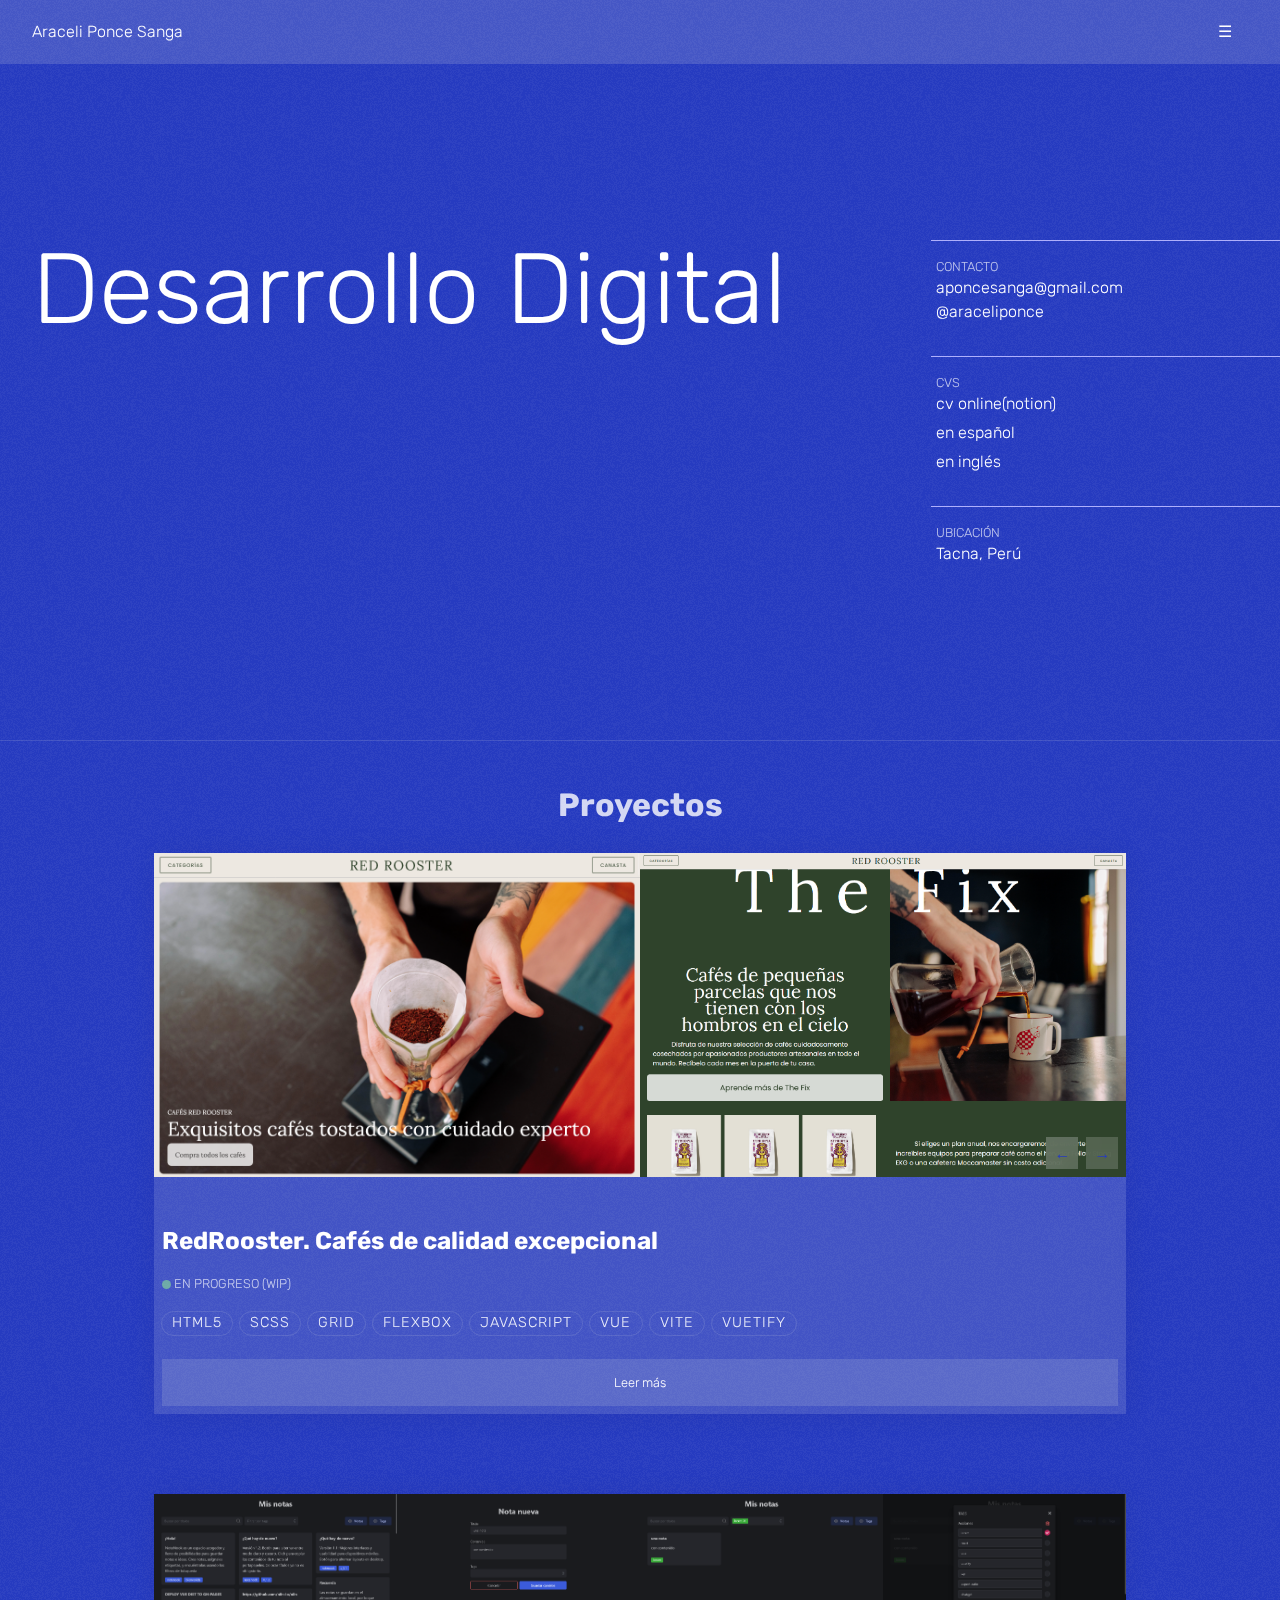
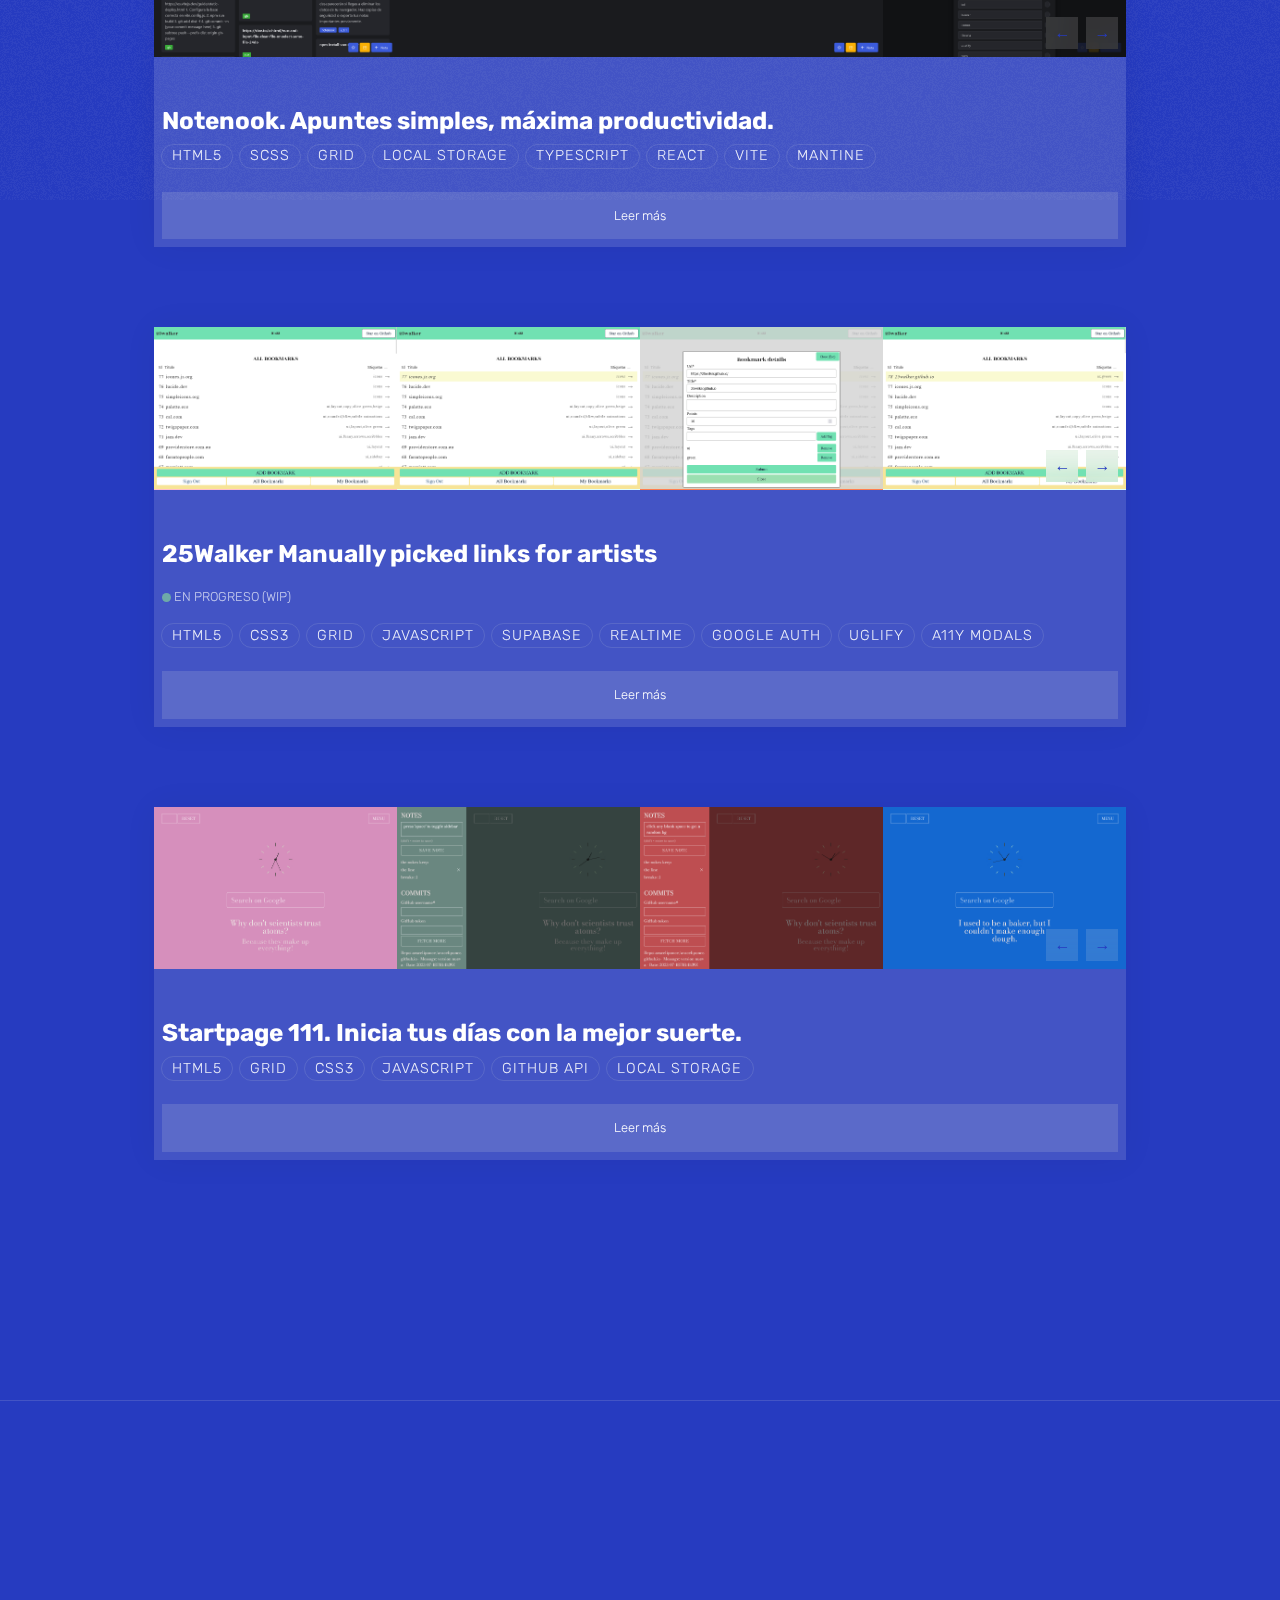
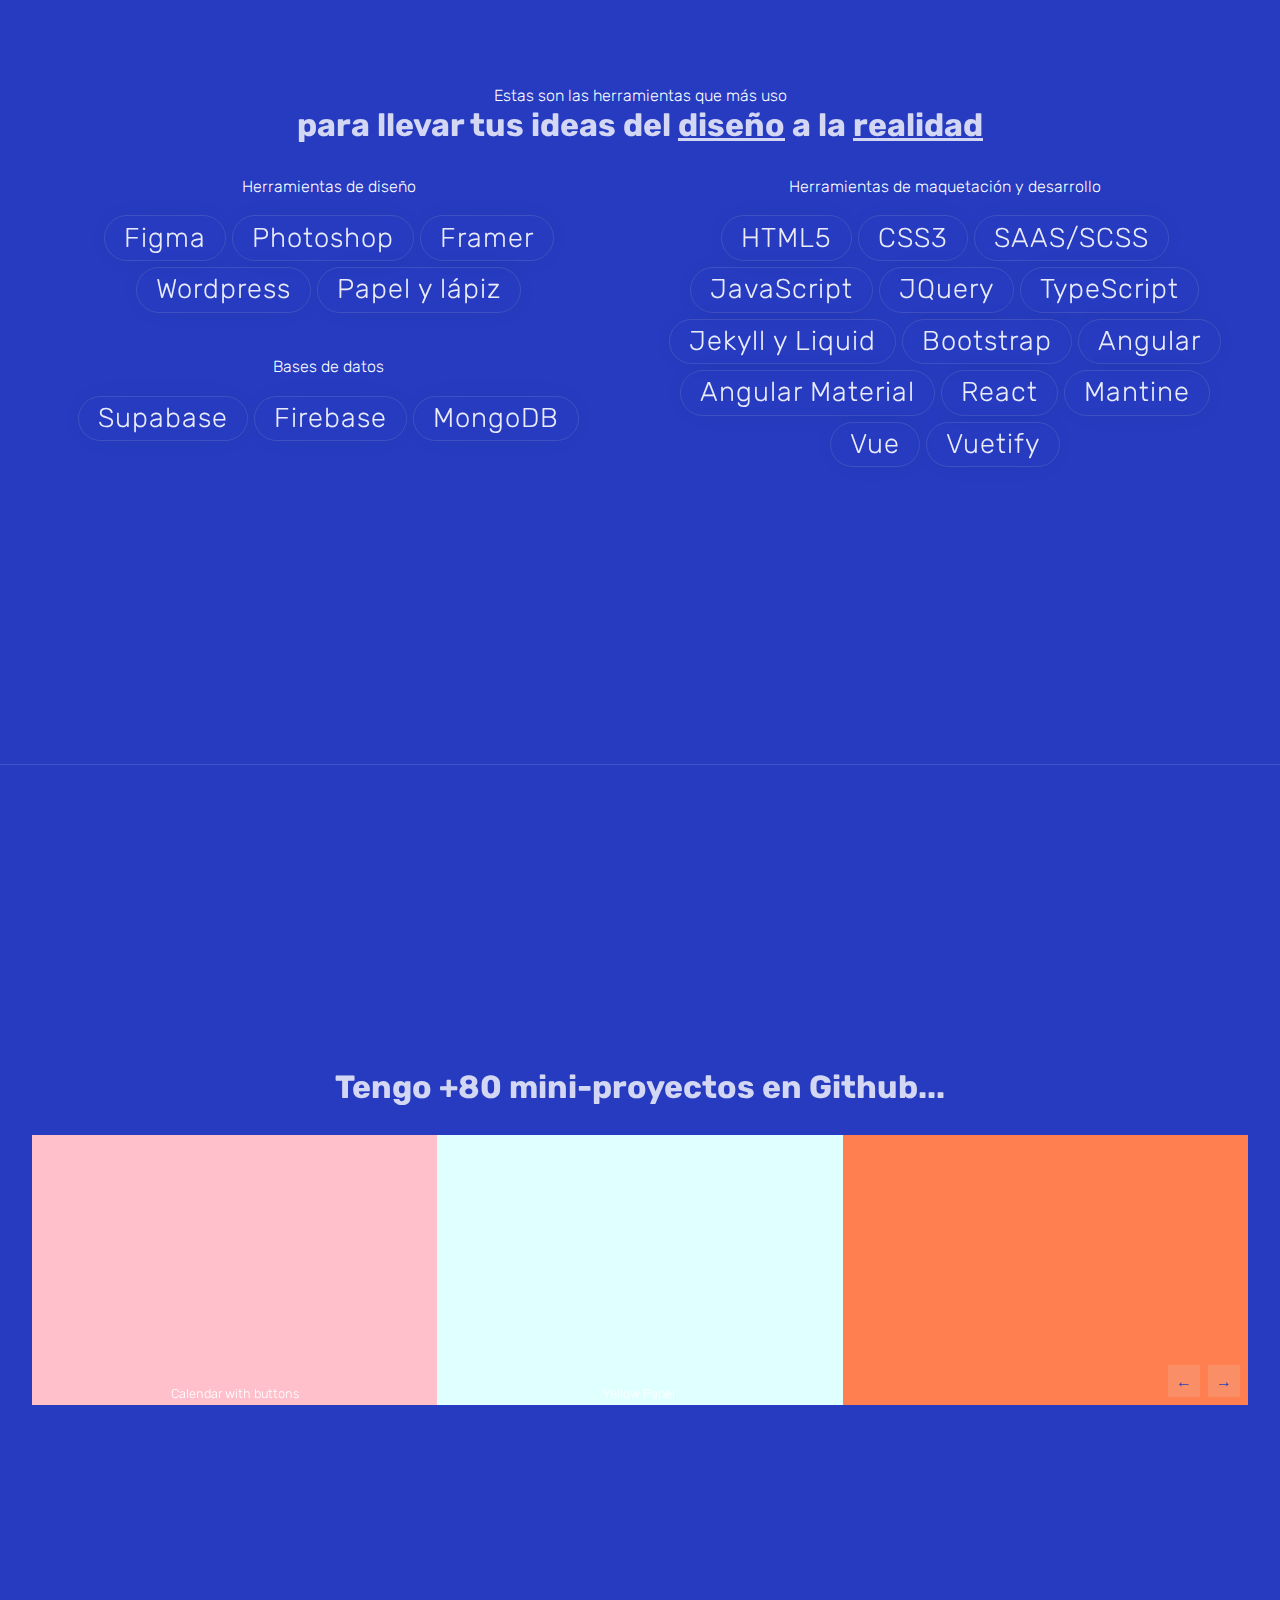
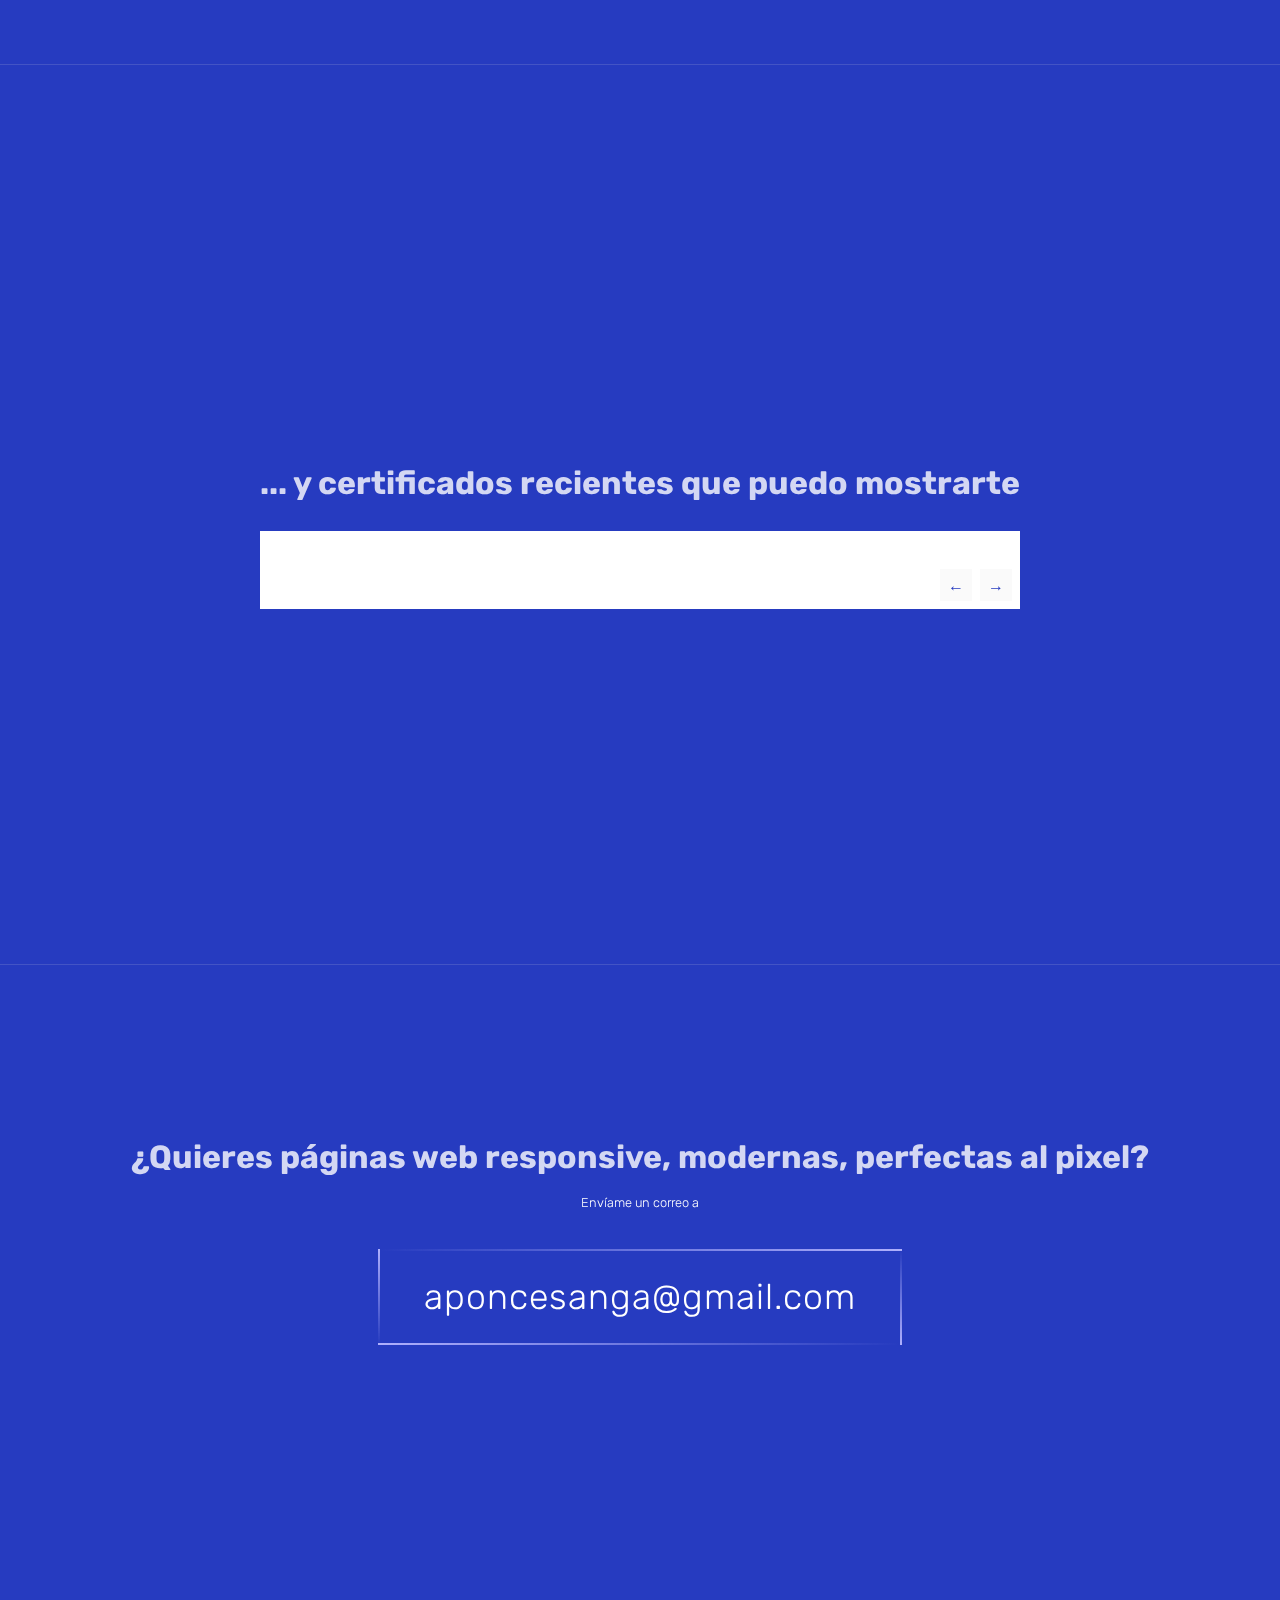
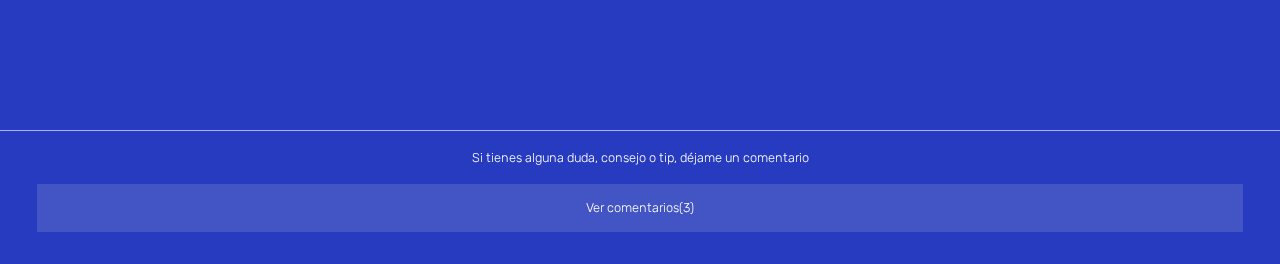
==== commit f0d2e5b2: "gh link" ====
--- a/index.html
+++ b/index.html
@@ -86,7 +86,7 @@
           <address class="grid border-top ">
             <p class="caps">Contacto</p>
             <a href="mailto:aponcesanga@gmail.com">aponcesanga@gmail.com</a>
-            <a href="http://sasas" target="_blank" rel="noopener noreferrer">github/araceliponce</a>
+            <a href="https://github.com/araceliponce" target="_blank" rel="noopener noreferrer">@araceliponce</a>
 
           </address>
           <div class="grid border-top ">
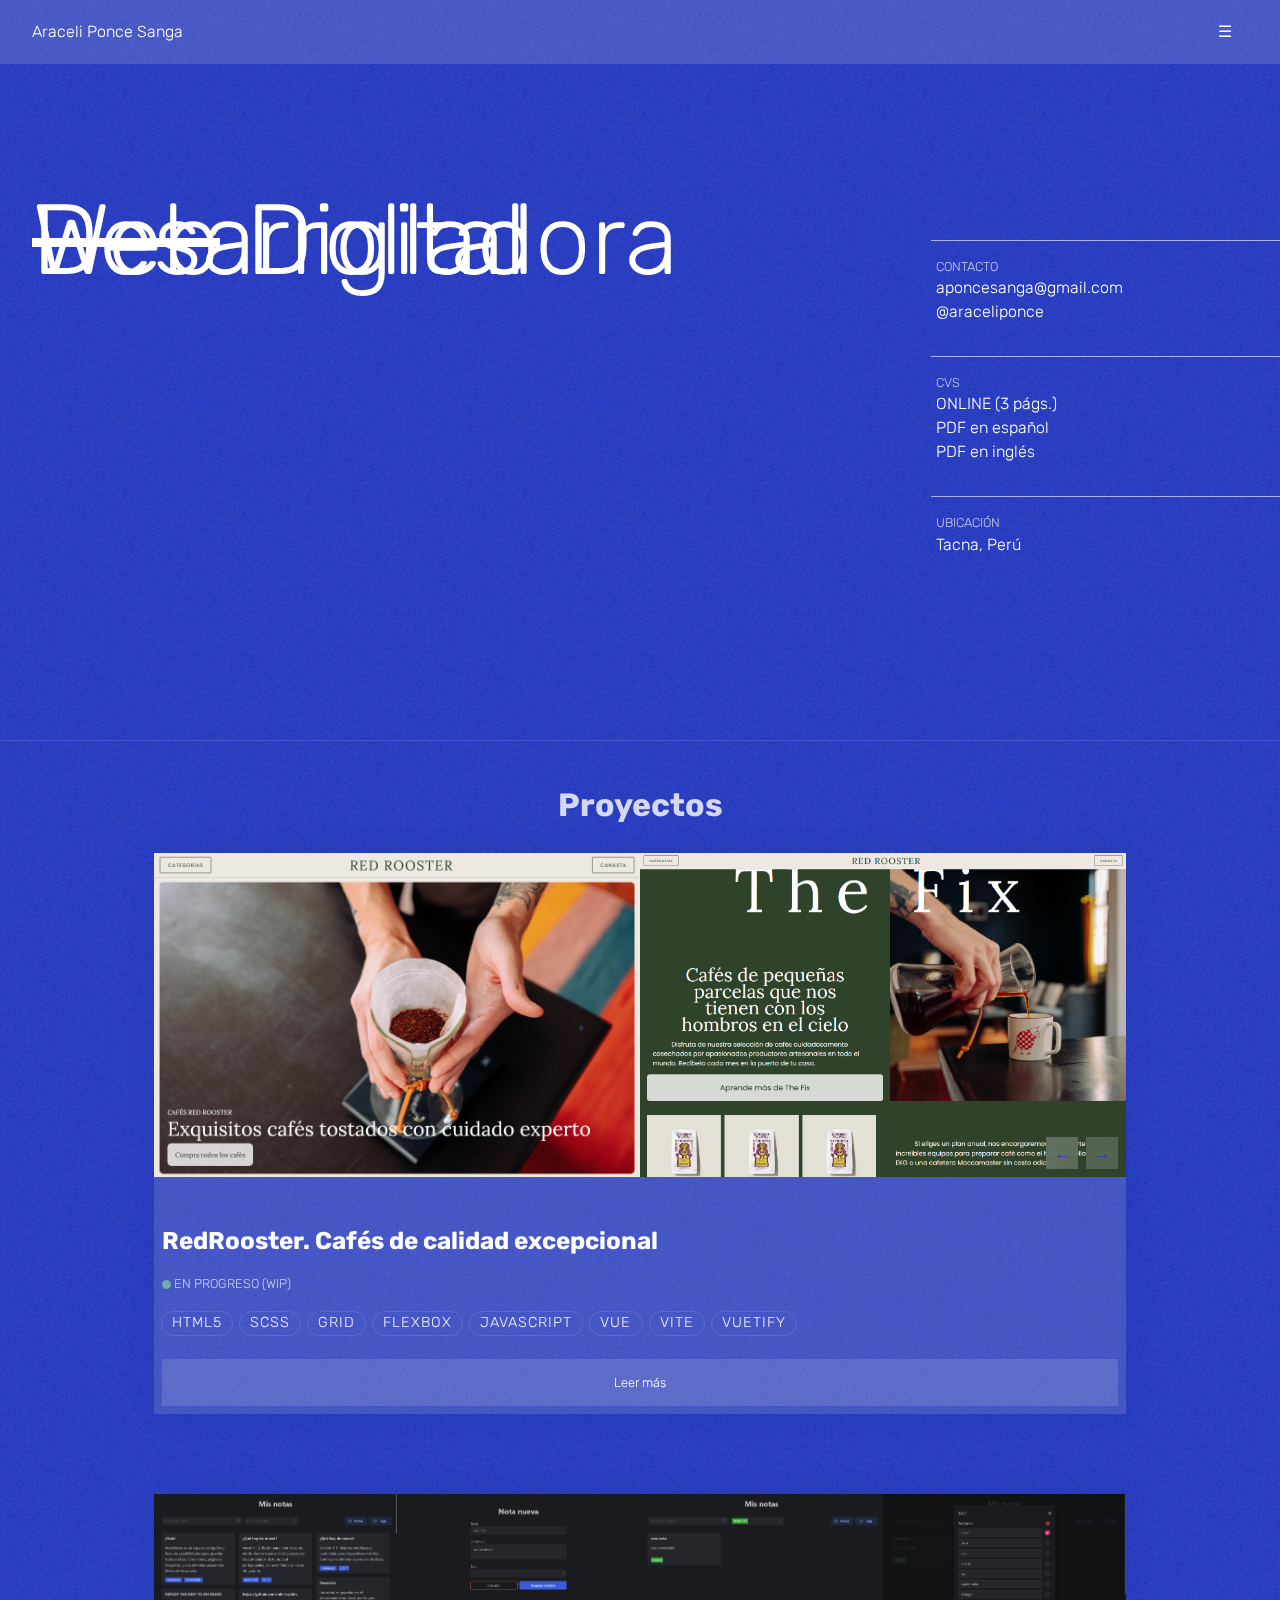
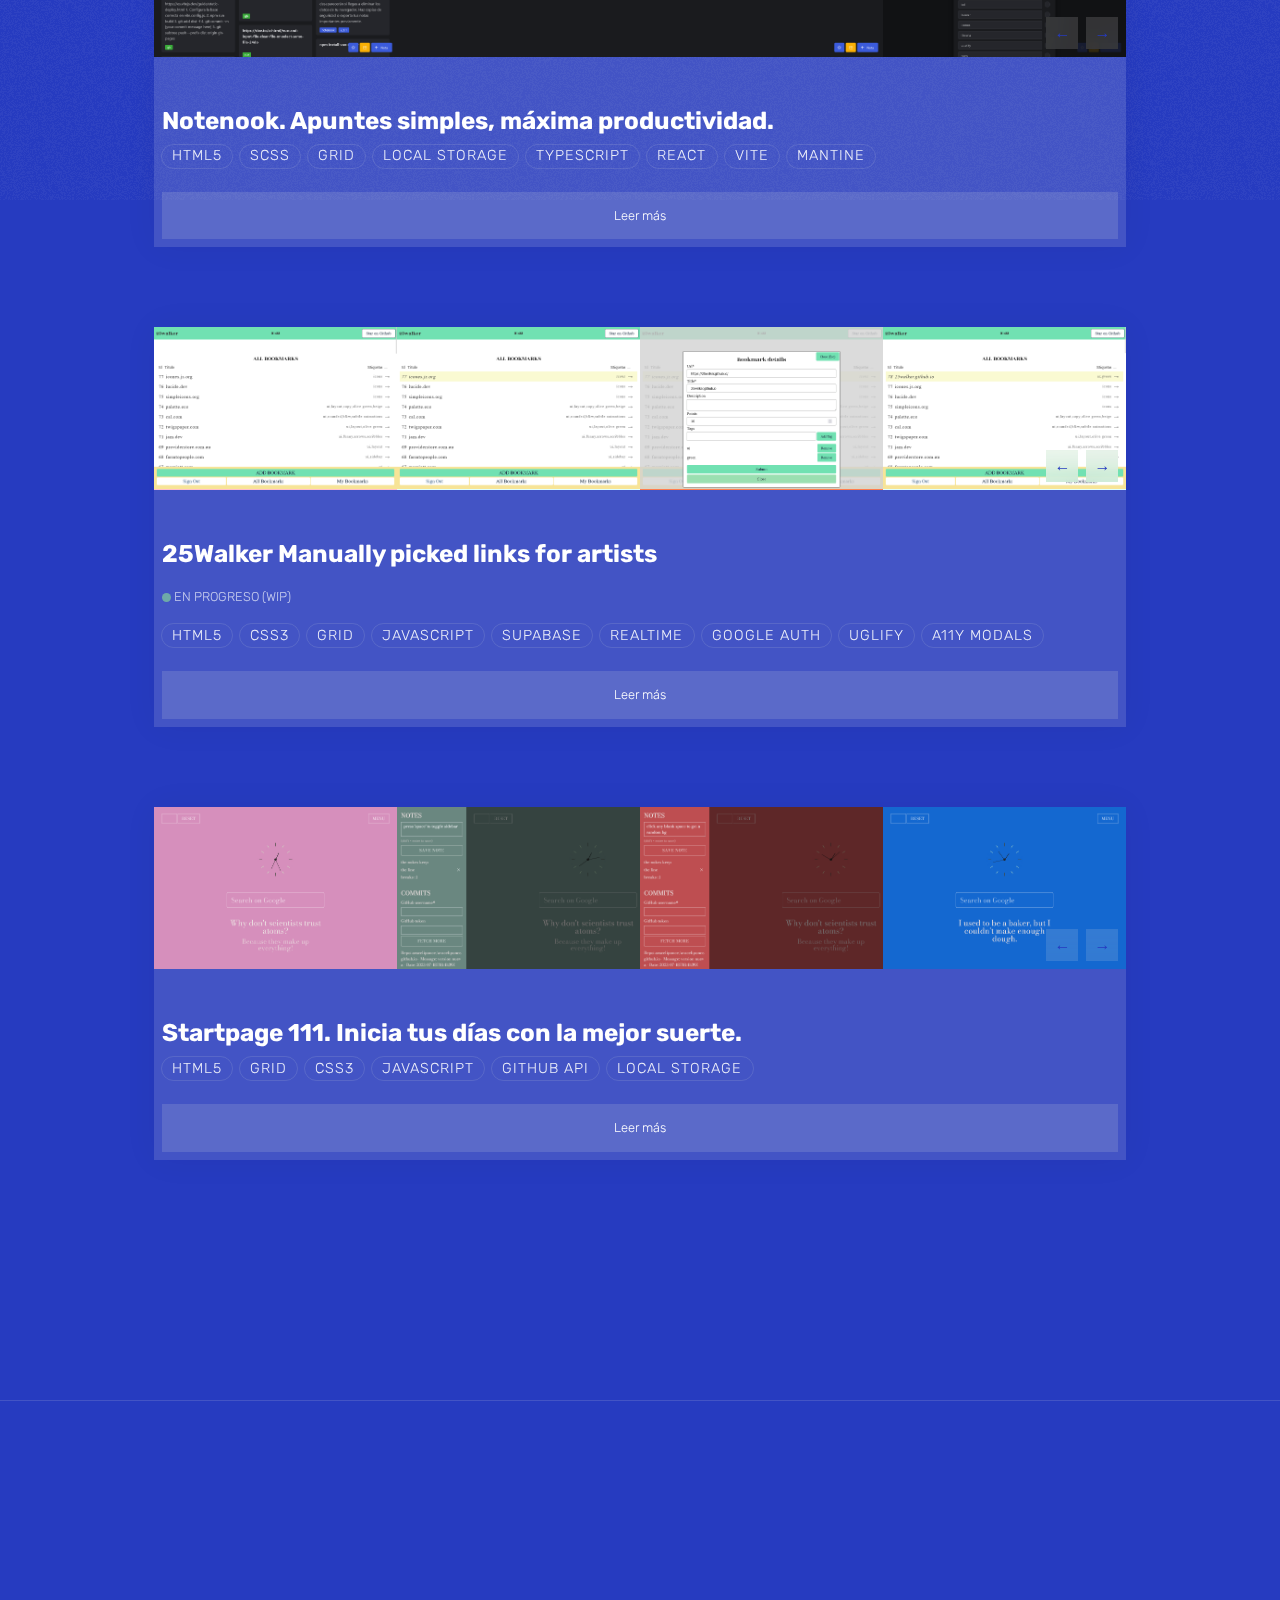
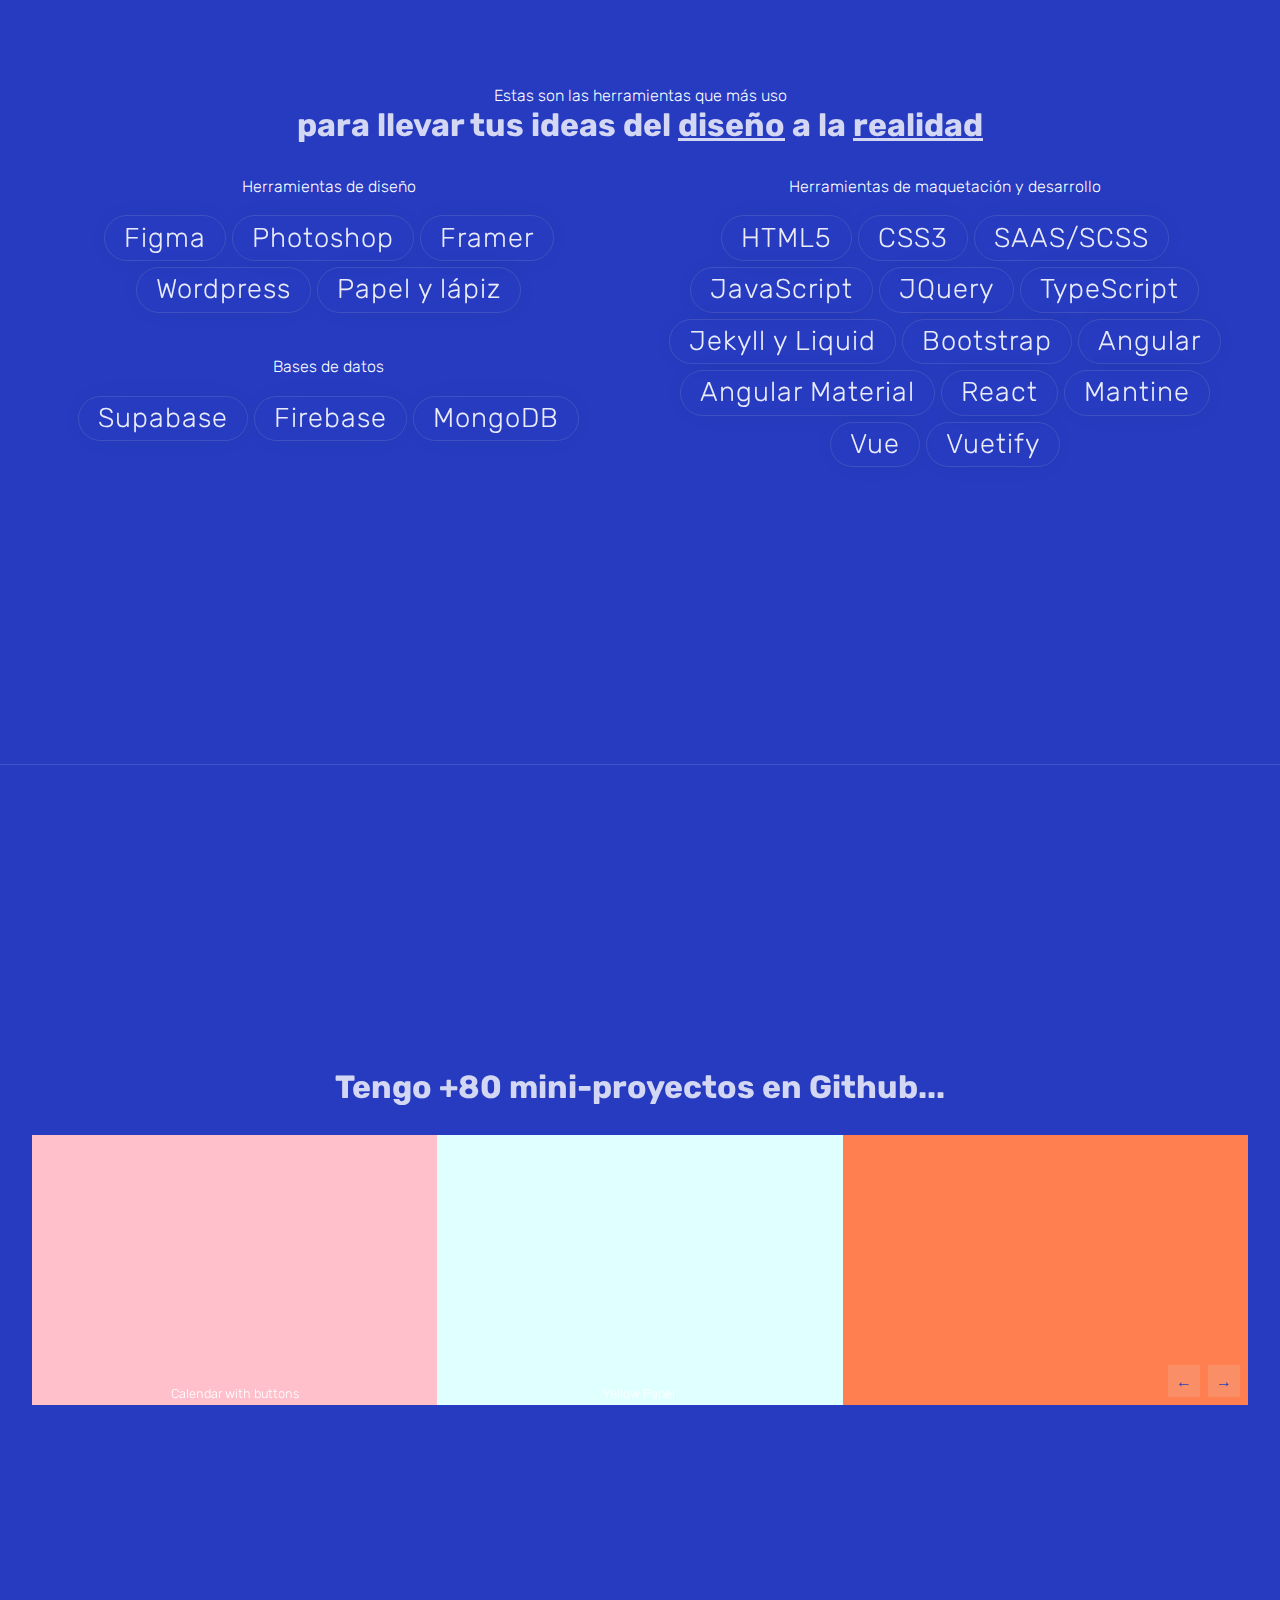
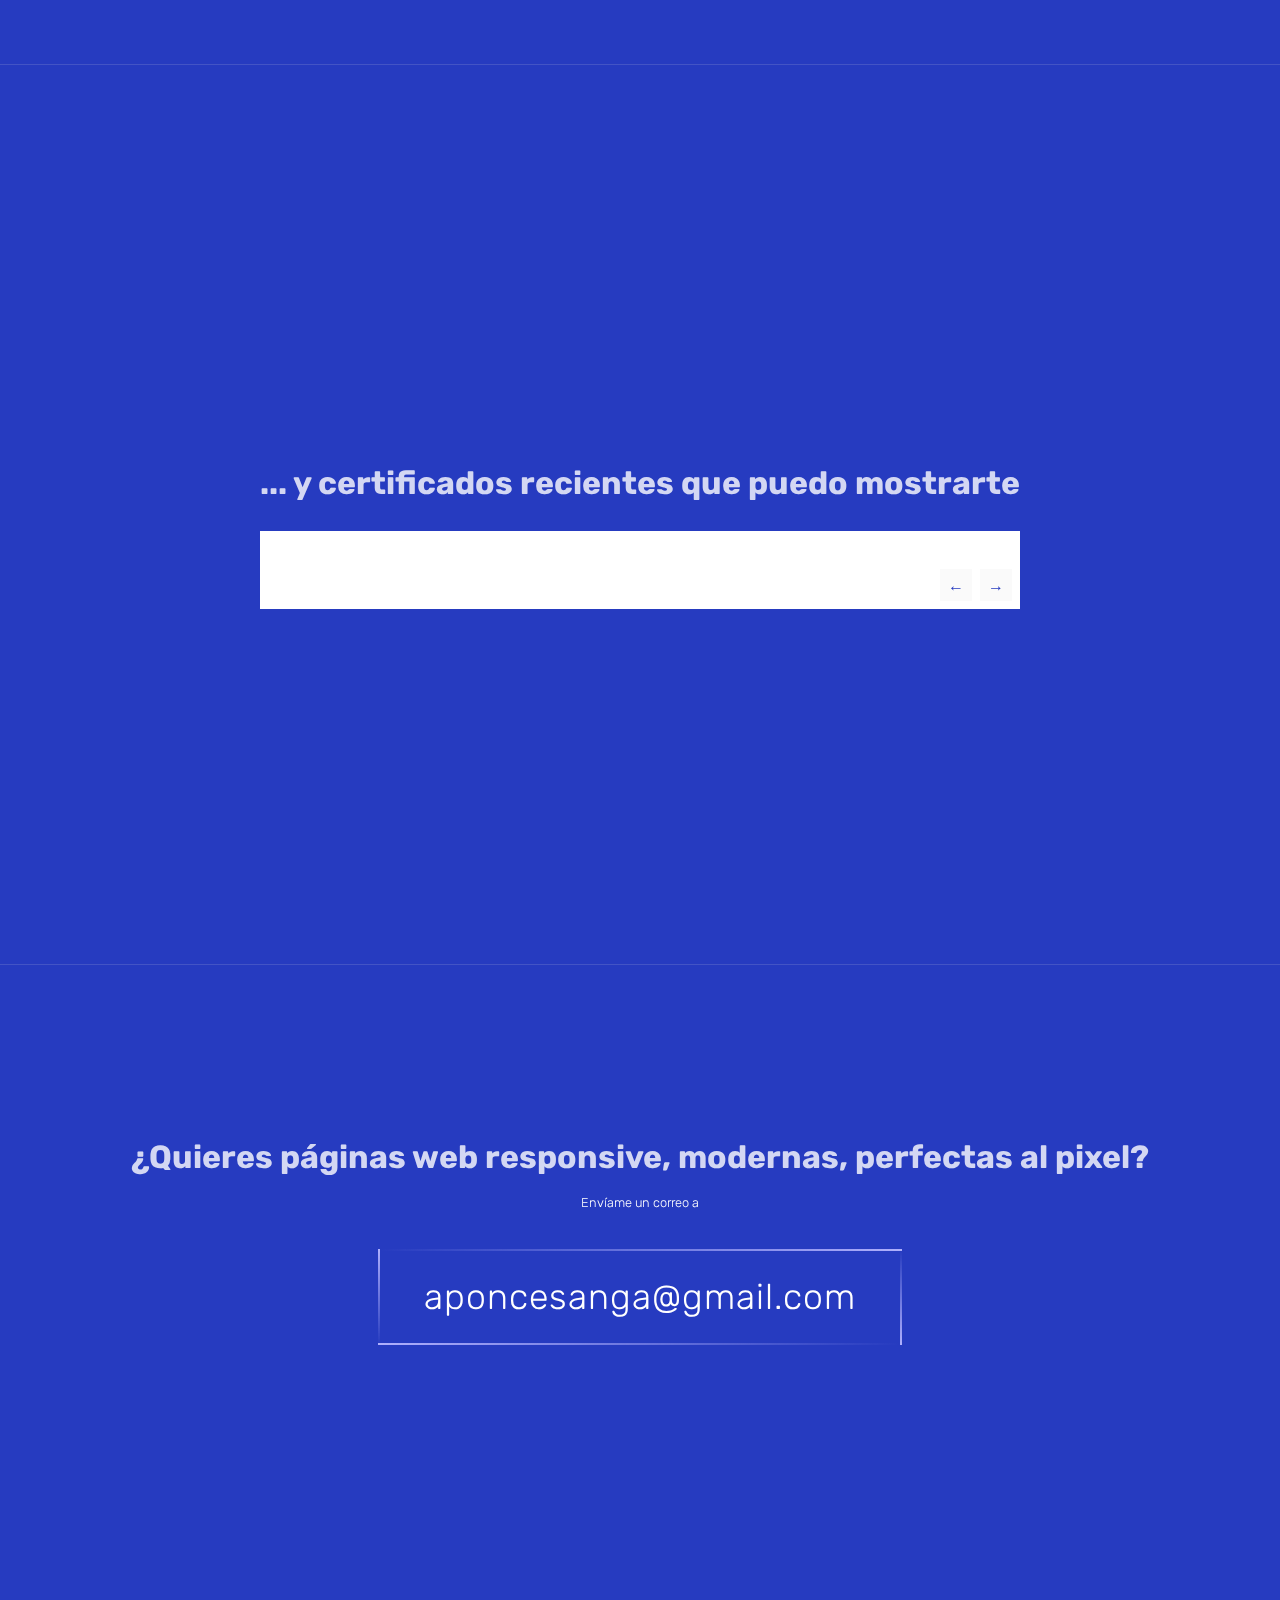
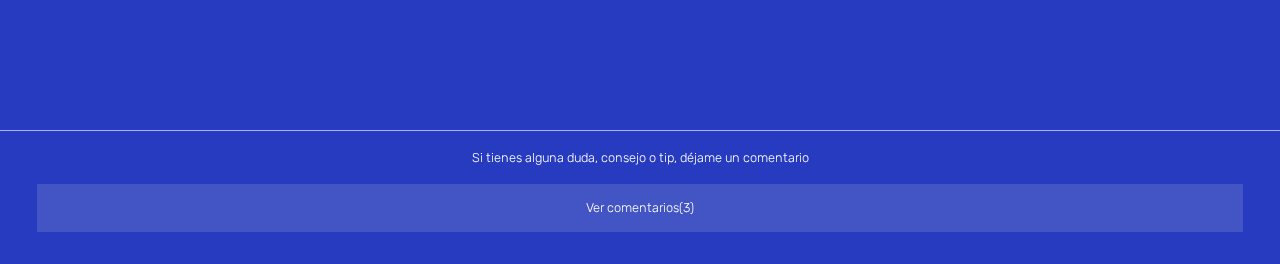
==== commit f3ad046f: "replaced og-image" ====
--- a/index.html
+++ b/index.html
@@ -78,8 +78,13 @@
     <section class="hero">
 
       <div class="contained  grid-7-3">
-        <div class="biggest grid">
-          <span>Desarrollo Digital</span>
+        <div class="biggest grid gap-small">
+          <div class="animated--lh">
+
+
+            <span>Desarrolladora <s>Web</s> Digital</span>
+          </div>
+          <span class="text-standar animated--op">Dedicando días a diseñar y desarrollar destinos digitales</span>
         </div>
 
         <div class="autogrid--details">
@@ -91,10 +96,10 @@
           </address>
           <div class="grid border-top ">
             <p class="caps">CVS</p>
-            <div class="autogrid">
-              <a href="https://araceliponcesanga.notion.site/Araceli-Ponce-Sanga-59e3255dddb849b2968d0b5e8a29c40d" target="_blank" rel="noopener noreferrer">cv online(notion)</a>
-              <a href="assets/DEV_Araceli_Ponce_Sanga.pdf" target="_blank" rel="noopener noreferrer">en español</a>
-              <a href="assets/DEV_Araceli_Ponce_Sanga--en.pdf" target="_blank" rel="noopener noreferrer">en inglés</a>
+            <div class="grid">
+              <a href="https://araceliponcesanga.notion.site/Araceli-Ponce-Sanga-59e3255dddb849b2968d0b5e8a29c40d" target="_blank" rel="noopener noreferrer">ONLINE (3 págs.)</a>
+              <a href="assets/DEV_Araceli_Ponce_Sanga.pdf" target="_blank" rel="noopener noreferrer">PDF en español</a>
+              <a href="assets/DEV_Araceli_Ponce_Sanga--en.pdf" target="_blank" rel="noopener noreferrer">PDF en inglés</a>
             </div>
           </div>
           <div class="grid border-top">
--- a/css/nuevo.min.css
+++ b/css/nuevo.min.css
@@ -1 +1 @@
-*,*:before,*:after{margin:0;padding:0;box-sizing:border-box}html:focus-within{scroll-behavior:smooth;scroll-padding-block:.5rem}audio,canvas,progress,video{display:inline-block;vertical-align:baseline}audio:not([controls]){display:none;height:0}[hidden]{display:none}a{background-color:rgba(0,0,0,0)}mark{background:var(--color-accent, coral);color:#000}small{font-size:80%}sub,sup{font-size:75%;line-height:0;position:relative;vertical-align:baseline}sup{top:-0.5em}sub{bottom:-0.25em}img{border:0}svg:not(:root){overflow:hidden}figure{margin:1em 40px}hr{box-sizing:content-box;height:0}pre{overflow:auto}code,kbd,pre,samp{font-family:monospace,monospace;font-size:1em}button,input,optgroup,select,textarea{color:inherit;font:inherit}button{overflow:visible}button,select{text-transform:none}button,html input[type=button],input[type=reset],input[type=submit]{-webkit-appearance:button;cursor:pointer}button[disabled],html input[disabled]{cursor:default}button::-moz-focus-inner,input::-moz-focus-inner{border:0;padding:0}input{line-height:normal}input[type=checkbox],input[type=radio]{box-sizing:border-box;padding:0}input[type=number]::-webkit-inner-spin-button,input[type=number]::-webkit-outer-spin-button{height:auto}input[type=search]{-webkit-appearance:textfield;box-sizing:content-box}input[type=search]::-webkit-search-cancel-button,input[type=search]::-webkit-search-decoration{-webkit-appearance:none}fieldset{border:1px solid silver;padding:.35em .625em .75em}textarea,input{background:rgba(0,0,0,0);border:none;outline:1px solid}optgroup{font-weight:bold}table{border-collapse:collapse;border-spacing:0}td,th{padding:0}/*! Source: https://github.com/h5bp/html5-boilerplate/blob/master/src/css/main.css */input,button,select,textarea{font-family:inherit;font-size:inherit;line-height:inherit}img{vertical-align:middle;display:block;max-width:100%;height:auto}.img-rounded{border-radius:6px}.img-circle{border-radius:50%}.sr-only{position:absolute;width:1px;height:1px;margin:-1px;padding:0;overflow:hidden;clip:rect(0, 0, 0, 0);border:0}.sr-only-focusable:active,.sr-only-focusable:focus{position:static;width:auto;height:auto;margin:0;overflow:visible;clip:auto}[role=button]{cursor:pointer}:root bg-xxlight{color:#fff}:root bg-xlight{color:#fff}:root bg-light{color:#fff}:root bg-normal{color:#f4f4f0}:root bg-dark{color:#eeeee7}:root bg-xdark{color:#e7e7de}:root bg-xxdark{color:#e1e1d6}:root text-xxlight{color:gray}:root text-xlight{color:#666}:root text-light{color:#4d4d4d}:root text-normal{color:#333}:root text-dark{color:#2b2b2b}:root text-xdark{color:#242424}:root text-xxdark{color:#1c1c1c}:root accent1-xxlight{color:#fff}:root accent1-xlight{color:#e1e5fc}:root accent1-light{color:#b2bcf8}:root accent1-normal{color:#8394f4}:root accent1-dark{color:#7588f3}:root accent1-xdark{color:#677cf2}:root accent1-xxdark{color:#5970f0}:root accent2-xxlight{color:#a2e9db}:root accent2-xlight{color:#79dfcb}:root accent2-light{color:#50d5bb}:root accent2-normal{color:#2fc3a6}:root accent2-dark{color:#2cb79c}:root accent2-xdark{color:#29aa91}:root accent2-xxdark{color:#269e87}:root accent3-xxlight{color:#ffd599}:root accent3-xlight{color:#ffbf66}:root accent3-light{color:#fa3}:root accent3-normal{color:#ff9500}:root accent3-dark{color:#f08c00}:root accent3-xdark{color:#e08300}:root accent3-xxdark{color:#d17a00}.d-flex{display:flex;gap:.5ex}.supabase--box{display:flex;gap:1em;flex-wrap:wrap}@media only screen and (min-width: 900px){.supabase--box{justify-content:start}}.supabase--box>*{min-width:100%;display:grid;gap:3rem;text-align:center}@media only screen and (min-width: 900px){.supabase--box>*{grid-template-columns:30% 1fr;text-align:start}}.min-w-100{flex:1;min-width:100%}.text-start{text-align:start}.text-end{text-align:end}.text-big{font-size:3rem;max-width:10ch;margin:0;line-height:1}.d-inline-flex{display:inline-flex;gap:1em}.max-w-10ch{max-width:20ch}.text-left{text-align:left}.text-right{text-align:right}.text-center{text-align:center}.text-justify{text-align:justify}.text-nowrap{white-space:nowrap}.text-lowercase{text-transform:lowercase}.text-uppercase{text-transform:uppercase}.text-capitalize{text-transform:capitalize}article,aside,details,figcaption,figure,footer,header,hgroup,menu,nav,section{display:block}table{border-collapse:collapse;border-spacing:0}ul,ol{list-style:none}#projects{width:100%}article{padding:1rem;border-radius:.4rem}.desktop{display:none !important}@media only screen and (min-width: 1020px){.desktop{display:block}}a{cursor:pointer;text-decoration:none;color:inherit;transition:all .3s ease}.abc>a{opacity:1}a:hover{text-decoration:underline}a:focus-visible{text-decoration:underline}button{border:none;outline:.1rem solid rgba(0,0,0,0)}:root{--text: #525252}:root{--orange: #fd9a6c;--green: #4fcfad;--yellow: #fdcc48;--purple: #6b89ff}body{background-color:var(--bg);color:var(--text);line-height:1.7}body,small{font-family:var(--sans);font-weight:300}body,.fixed-top,.inlineSizeContainer{width:min(60rem,100%);width:100%}.logo{position:absolute;z-index:99;left:1rem;bottom:.5rem;line-height:1;font-size:90%;font-family:var(--serif);font-weight:bold;color:#fff}.has-bg-image{position:fixed;background-image:url("/images/tomoko-uji-Oq6Mdb4o6vA-unsplash.jpg") !important;inset:0;z-index:-1;background:center center/cover no-repeat}.m-0{margin:0 !important}.mt-small{margin-top:.2rem !important}.mb{margin-bottom:.2rem !important}.mt-auto{margin-top:auto}.mt-5{margin-top:5rem}.mt-3{margin-top:3rem}.ml-a{margin-left:auto}.ml-auto{margin-left:auto}.m-0-p-0{margin:0;padding:0}.px{padding-inline:1em}.px-big{padding-inline:5em}.py{padding-block:1em}.py-small{padding-block:.5em}.p{padding:1em}.gap-regular{gap:3rem !important}.gap-0{gap:0}.gap-1{gap:1em}.yellow{width:-moz-fit-content;width:fit-content;margin-inline:auto;padding:.4em .7em;background:rgba(0,0,0,0);opacity:1;border-radius:100vh !important;overflow:hidden;margin-top:.5rem;outline:1px solid;font-size:clamp(1rem,2vw + 10px,7rem)}.text-none{text-transform:none}.yellow:hover{color:var(--purple)}.blocks{display:flex;padding-block:1rem;gap:.5rem;font-size:.8rem;line-height:.8;display:grid}.blocks>a{grid-column:1/span 2}@media only screen and (min-width: 900px){.blocks{grid-template-columns:25% 25% 1fr;grid-template-rows:1fr}.blocks>a{grid-column:auto}}.blocks>*{min-height:var(--block-height);display:grid;place-content:center;border-radius:.5rem;padding-inline:var(--spacer-small);outline:1px solid #d3d3d3;opacity:.8}.fixed-top{position:fixed;top:0;left:0;right:0;z-index:9;padding:0}nav{position:relative}.nav-tags{font-size:clamp(1.2rem,3vw + 10px,7rem);gap:.5em}:root{--drawer-width: min(30rem, 80vw);--drawer-width: min(20rem, 80vw);--drawer-heigth: 20rem;--drawer-heigth: 13rem;--drawer-bg: #afb0fc}#drawer{--drawer-bg: var(--translucent);height:0%;min-height:0;line-height:1;width:100%;position:fixed;z-index:1;top:0;background-color:var(--drawer-bg);overflow-x:hidden;transition:all .3s ease;-webkit-backdrop-filter:blur(7rem);backdrop-filter:blur(7rem);min-height:var(--header-height);overflow-y:hidden}#drawer header{background:rgba(0,0,0,0);min-height:var(--header-height)}#drawer nav{opacity:0;padding-top:3rem;font-size:clamp(2rem,3vw + 10pc,3rem);line-height:1.1}@media only screen and (min-width: 900px){#drawer nav{padding-top:1rem}}#drawer.active{--drawer-bg: #afb0fc;color:#111;min-height:100%;--gap: 3rem;box-shadow:0 100vh 0 100vh var(--drawer-bg)}@media only screen and (min-width: 900px){#drawer.active{min-height:20rem;box-shadow:none}}#drawer.active nav{opacity:1}nav .autogrid li{display:grid}.hero{min-height:100vh;min-height:100svh;position:relative;font-size:1rem;line-height:1;box-shadow:-10vh 0vh 0 100vh var(--bg);box-shadow:100px -200px 0px 200px var(--bg);padding-block:15rem 10rem}.hero+*{transform:translateY(-10rem)}section[id]{padding-top:3rem;border-top:1px solid var(--translucent);font-size:1rem}.justify-content-center{justify-content:center;font-size:clamp(1rem,10vw + 10px,12rem)}address{font-style:normal}.autogrid{--column-width: min(20rem, 100%);display:grid !important;grid-template-columns:repeat(auto-fit, minmax(var(--column-width), 1fr));gap:var(--gap, 0)}.autogrid--details{line-height:1.5}.hero .biggest{font-size:clamp(2rem,7vw + 10px,7rem);margin-bottom:3rem}.hero .grid-7-3{--gap: 3em}.border-top{border-top:1px solid var(--drawer-bg);padding-inline:.3rem;padding-block:1em 2em;--gap: .3rem}.btn--scroll-down{position:absolute;top:95vh;top:95svh;left:0;right:0;text-align:center}#btnOpenDrawer{padding:1rem}@media(hover: hover){#btnOpenDrawer{background:rgba(0,0,0,0);transition:all .2s ease}#btnOpenDrawer:hover{background:var(--translucent)}.btn--top,.btn--more,.text-divided+a{transition:all .2s ease;background:var(--translucent)}.btn--top:hover,.btn--more:hover,.text-divided+a:hover{outline:2px solid var(--drawer-bg);color:var(--bg)}}.btn--top,.btn--more{font-size:80%;margin-inline:auto;display:block;text-align:center;background:var(--translucent);margin-top:1rem;width:100%;padding-block:1em}.btn--top:focus-visible,.btn--more:focus-visible{color:#90ee90}:root{--black: 40, 30%, 5%;--white: 179, 2%, 88%;--red: 4, 51%, 58%;--blue: 170, 30%, 68%;--hue: 70;--sat: 15%;--lig: 50%;--bg: var(--hue), var(--sat), var(--lig);--bs: var(--hue), var(--sat), calc(var(--lig) - 10%)}.linear-gradient{text-align:center;background:linear-gradient(to right, var(--yellow) 20%, var(--green) 40%, var(--green) 60%, var(--yellow) 80%);background-size:200% auto;color:#000;background-clip:text;text-fill-color:rgba(0,0,0,0);-webkit-background-clip:text;-webkit-text-fill-color:rgba(0,0,0,0);animation:shine 20s linear infinite}@keyframes shine{to{background-position:200% center}}.title+*{transform:translateY(-3rem)}.typing{position:relative}.typing ::after{content:"";display:inline-block;vertical-align:text-top;width:.1em;height:2ex;animation:blink 1.3s infinite steps(1, start)}@keyframes blink{from,51%{opacity:0}}.grid-center{display:grid;place-content:center}.project-card>*+*{margin-top:1em}.card-title,.card-title--small,.card-title--big{font-size:2.4rem;text-align:center;letter-spacing:7px;font-weight:bold;text-transform:uppercase;line-height:1.3;color:#677cf2;word-wrap:break-word}.card-title{margin-bottom:0}.card-title--small{display:block;font-size:80%;margin-block:1em !important;text-transform:uppercase;letter-spacing:2px}.card-title--big{font-size:2rem;letter-spacing:2px;color:var(--purple)}.project-card a:hover,.project-card a:active{text-decoration:none}.small{font-size:80%}.spaced-between{justify-content:space-between}button{background:rgba(0,0,0,0)}[data-accordion-header]{display:flex;justify-content:space-between;align-items:center;width:100%;cursor:pointer;font-size:1.3rem;padding:0;text-align:start;font-weight:300}.accordionIcon{position:relative;width:30px;height:2px;height:1px;background-color:currentColor;cursor:pointer}.line{position:absolute;top:50%;left:0;width:100%;height:2px;height:1px;background-color:inherit;transition:transform .2s}.line::after{content:"";position:absolute}[aria-expanded=true] .line{transform:translate(0, -50%)}[aria-expanded=false] .line{transform:translate(0, -50%) rotate(-90deg)}[aria-expanded=false] .line::after{top:0;left:0;width:100%;height:2px;height:1px;height:.5px;background-color:inherit;transform-origin:center;transition:transform .2s}[aria-expanded=false] .line::after{transform:translate(0, -50%) rotate(90deg)}dd+dt{margin-top:3rem}dl{width:min(24rem,70vw)}dl>*{margin-right:auto;display:block;padding:0}dd[id]{margin-left:0;margin-top:2rem;text-transform:uppercase}.dNone{display:none}.relative{position:relative}.scrollingImg{-webkit-user-select:none;-moz-user-select:none;user-select:none}.scrollingImgWrapper:after{content:"Toca la imagen";position:absolute;bottom:.5rem;right:.5rem;font-size:80%;filter:invert(1);transition:all .3s ease;opacity:.5}@media(hover: hover){.scrollingImgWrapper:after{content:"Actualizado en: " attr(data-last-update);position:absolute;transform:translateY(0.5rem);transition:all .3s ease;opacity:.5}.scrollingImgWrapper:hover .scrollingImgWrapper:after{opacity:1;transform:translateY(0)}}#contact{display:grid;align-content:center}.contact:empty{opacity:.3}.contact{display:flex;flex:1 1 auto;border-radius:4px;font-family:var(--serif)}.text a,.icon{display:block;padding:3rem 1rem}.text-icon{display:flex;align-items:center;gap:1em}.btnCopy{width:7cqw;height:7cqw;opacity:.7}.btnCopy:hover,.btnCopy:focus-visible{opacity:1}#copyEmail,#copyGithub{width:100%;height:100%}path{stroke:var(--color-primary)}.d-none{display:none !important}.copy{display:flex;padding-block:2rem;justify-content:center;opacity:.8;gap:.7ex}form{font-size:90%}.grid--footer{display:grid;grid-template-rows:1fr auto auto;gap:1rem}.grid--footer>*{display:grid}.form-control{padding:.7rem 1rem;border-radius:.5rem;resize:vertical;background-color:rgba(255,255,255,.3);outline:none}form button{text-transform:uppercase}#contenedorMensajes{display:block;-moz-columns:30ch;columns:30ch;overflow:auto;text-align:start;transition:all .7s ease;overscroll-behavior-block:contain;-moz-column-gap:1rem;column-gap:1rem;padding:4rem 2rem}.msg{-webkit-user-select:none;-moz-user-select:none;user-select:none}.msg:nth-child(1){rotate:1deg}.msg:nth-child(2){margin-left:2rem;rotate:-2deg}.msg:nth-child(3){margin-top:1rem;rotate:3deg}.msg:nth-child(4){margin-left:auto;rotate:-3deg}.msg:nth-child(5){margin-left:1rem;rotate:1deg}.msg{max-width:40ch}.text-center{display:block;text-align:center}.msg{padding:1.3rem 2rem;border-radius:.5rem;margin-bottom:.7rem;page-break-inside:avoid;-moz-column-break-inside:avoid;break-inside:avoid;font-size:small;line-height:1.1;background:#c2c2c2;color:#222;background:var(--drawer-bg);color:#fff}.msg *{opacity:.7}.msg .text{margin-top:1em;opacity:1}.grid-5-5,.grid-6-4,.grid-4-6,.grid-7-3{display:grid;gap:var(--gap, 0)}@media screen and (min-width: 900px){.grid-5-5,.grid-6-4,.grid-4-6{display:grid;grid-auto-flow:column;grid-template-columns:1fr 1fr;gap:var(--gap, 0)}.grid-6-4{grid-template-columns:60% 40%}.grid-4-6{grid-template-columns:40% 60%}.grid-7-3{grid-template-columns:70% 30%}}@keyframes fadeOut{0%{opacity:1}100%{opacity:0}}.fadeOut{animation-name:fadeOut}@keyframes fadeOutDown{0%{opacity:1}100%{opacity:0;transform:translate3d(0, 3%, 0)}}.fadeOutDown{animation-name:fadeOutDown}@keyframes fadeIn{0%{opacity:0}100%{opacity:1}}.fadeIn{animation-name:fadeIn}@keyframes fadeIn8{0%{opacity:0}100%{opacity:.8}}.fadeIn8,#circle.fadeIn8{animation-name:fadeIn8}@keyframes fadeInUp{0%{opacity:0;transform:translate3d(0, 5%, 0)}100%{opacity:1;transform:none}}.scroll--fadeinUp{opacity:0;transform:translate3d(0, 5%, 0);transition:all .3s ease}.scroll--fadeinUp.active{opacity:1;transform:none}@keyframes fadeInUp{0%{opacity:0;transform:translate3d(0, 5%, 0)}100%{opacity:1;transform:none}}.fadeInUp{animation-name:fadeInUp}@keyframes fadeInDown{0%{opacity:0;transform:translate3d(0, -3%, 0)}100%{opacity:1;transform:none}}.fadeInDown{animation-name:fadeInDown}.scrollingImgWrapper{display:block;height:min(20rem,50vh);overflow:hidden;position:relative;border-radius:.2rem}.scrollingImg{transition:transform 5s cubic-bezier(0.39, 0.575, 0.565, 1);transform:translateY(0%)}.scrollingImgWrapper:hover .scrollingImg{transform:translateY(calc(-100% + min(20rem, 50vh)))}article{max-width:30rem;margin-inline:auto}.intro{grid-area:intro}.educa{grid-area:educa}.habi{grid-area:habi}.trabajo{grid-area:trabajo}.final{grid-area:final}.box{display:block}.wrapper{display:grid;grid-gap:1rem;grid-template-areas:"educa " "habi " "trabajo" "final";transition:all .2s ease}@media screen and (min-width: 900px){.wrapper{grid-template-areas:"educa habi habi " "educa trabajo trabajo" "final final final"}}@media screen and (min-width: 1200px){.wrapper{grid-template-areas:"educa habi final" "educa trabajo final"}}.box{border-radius:5px;padding:1rem}.bg-xxlight{background-color:#fff}.bg-xlight{background-color:#fff}.bg-light{background-color:#fff}.bg-normal{background-color:#f4f4f0}.bg-dark{background-color:#eeeee7}.bg-xdark{background-color:#e7e7de}.bg-xxdark{background-color:#e1e1d6}.text-xxlight{background-color:gray}.text-xlight{background-color:#666}.text-light{background-color:#4d4d4d}.text-normal{background-color:#333}.text-dark{background-color:#2b2b2b}.text-xdark{background-color:#242424}.text-xxdark{background-color:#1c1c1c}.accent1-xxlight{background-color:#fff}.accent1-xlight{background-color:#e1e5fc}.accent1-light{background-color:#b2bcf8}.accent1-normal{background-color:#8394f4}.accent1-dark{background-color:#7588f3}.accent1-xdark{background-color:#677cf2}.accent1-xxdark{background-color:#5970f0}.accent2-xxlight{background-color:#a2e9db}.accent2-xlight{background-color:#79dfcb}.accent2-light{background-color:#50d5bb}.accent2-normal{background-color:#2fc3a6}.accent2-dark{background-color:#2cb79c}.accent2-xdark{background-color:#29aa91}.accent2-xxdark{background-color:#269e87}.accent3-xxlight{background-color:#ffd599}.accent3-xlight{background-color:#ffbf66}.accent3-light{background-color:#fa3}.accent3-normal{background-color:#ff9500}.accent3-dark{background-color:#f08c00}.accent3-xdark{background-color:#e08300}.accent3-xxdark{background-color:#d17a00}.palette{display:flex;flex-flow:row wrap;font-size:.6rem}.palette .color{width:5rem;height:3rem}.marquee{font-family:var(--serif);color:#333}.marquee .marquee--inner{animation:marquee 20s linear infinite;animation-play-state:running;width:-moz-fit-content;width:fit-content;display:flex;position:relative;transform:translate3d(-25%, 0, 0);transition:opacity .1s;text-transform:uppercase;translate:all .3s ease;padding-block:2rem;gap:.3ex}.marquee span{white-space:nowrap;position:relative;display:flex;align-items:center}.marquee--inner:hover{animation-play-state:paused}@keyframes marquee{0%{right:-100%}100%{right:0}}#guestbook{padding-bottom:0}:root{--serif: "IBM Plex Serif", sans-serif;--serif: "Rubik", sans-serif;--sans: "Work Sans", sans-serif;--sans: "Rubik", sans-serif;--spacer: 1rem;--spacer-small: .5rem;--block-height: 2rem;color-scheme:light dark;--bg: #e0e0e0;--bg-hero: var(--bg);--bg-dark: #181516;--header-height: 4rem;--bg: rgb(38, 59, 192);--text: white;--bg-dark: black}@media only screen and (min-width: 900px){:root{--spacer: 2rem;--spacer-small: 1rem}}#pushesBox{padding-top:var(--header-height)}.blink-text{animation-name:blink--2;animation-duration:1s;animation-timing-function:linear;animation-iteration-count:infinite}@keyframes blink--2{0%{opacity:1}50%{opacity:0}100%{opacity:1}}h1,h2,h3{-moz-column-break-after:left;break-after:left;line-height:1}h2{font-size:clamp(1rem,5vw + 10px,5rem);font-size:clamp(1rem,3vw + 10px,5rem);font-size:clamp(.7rem,2vw + 10px,2rem);opacity:.8;padding-bottom:.5em}.contained{max-width:1400px;margin-inline:auto;padding-inline:2rem}.section-content{padding-top:1rem}.padding-inline{padding-inline:var(--spacer)}.bg{position:fixed;inset:0;z-index:-7;background:linear-gradient(180deg, #f4e2d8, #f4e2d8, #ba5370);background-position:center center;background-size:cover}#more>.contained{min-height:100vh;display:grid;place-content:center}.container{inline-size:min(100% - 4rem,70rem);margin-inline:auto}:root{--translucent: #e0e0e028 }.fixed-header.show{height:auto;background-color:var(--translucent)}.fixed-header{position:fixed;top:0;left:0;width:100%;background-color:var(--bg-hero);padding-top:1rem;padding-inline:.3rem;padding-bottom:.5rem;z-index:7;font-size:1rem;-webkit-backdrop-filter:blur(1rem);backdrop-filter:blur(1rem);line-height:1}.fixed-text{opacity:0;transition:all .3s ease;display:flex;align-items:start;font-size:clamp(1rem,2vw + 10px,5rem)}.fixed-header.show .fixed-text{opacity:1}.grid--two-rows{display:grid}.grid--two-rows{display:grid}.grid--two-rows>*:nth-child(2){letter-spacing:-1px}.bold{font-weight:900}article.featured{box-shadow:0 0 32px rgba(0,0,0,.05);width:100%;max-width:none;border-radius:0;padding:0;margin-bottom:10rem;margin-bottom:5rem}@media only screen and (min-width: 900px){article.featured{width:80%}}.eyebrows{--bg: transparent;letter-spacing:1px;font-size:80%;text-transform:uppercase;opacity:0;transition:all .3s ease;height:2.5rem}.eyebrows>*{outline:1px solid #90ee90;padding:.3em .7em;border-radius:100vh;background:var(--bg)}.eyebrows.active{opacity:1}.scrollingImg-box{background-color:#add8e6;border-radius:.5rem;border-radius:0}.scrollingImg-wrapper{height:0;--padding-top: 66.67%;padding-top:var(--padding-top);position:relative;border-radius:3px;overflow:hidden}.scrollingImg{position:absolute;top:0;max-width:100%;width:100%;transition:transform 5s cubic-bezier(0.39, 0.575, 0.565, 1);display:block}img{width:100% !important}article.featured:hover .scrollingImg-box .scrollingImg{transform:translateY(-100%);transform:translateY(-90%);transform:translateY(-88%)}.scrollingImg-box+*{font-size:80%;padding-top:2rem;padding-inline:.5em}.featured .tags{gap:.5rem;flex-wrap:wrap}.featured h3{text-align:start !important;font-size:clamp(1.3rem,3vw + 10px,6rem)}.tags{display:flex;align-items:center;gap:var(--gap, 0.5em)}.tags li{opacity:.9;font-size:90%;letter-spacing:1px;border-radius:100vh;flex:none;padding:.3em .7em;line-height:1;position:relative}.grid--equis .tags{justify-content:center}@media only screen and (min-width: 900px){.grid--equis .tags{justify-content:center}}.grid--equis .tags li{font-size:1.7rem;box-shadow:0 0 32px rgba(0,0,0,.05);border:none}.flex{display:flex}.grid{display:grid}.grid-two{display:grid;grid-template-columns:1fr 1fr;height:100%}.grid-three{display:grid;grid-template-columns:1fr 1fr 1fr;height:100%}.grid-three>*{outline:1px solid}.grid-together-then-not{display:grid;grid-template-columns:auto 1fr;gap:.5em}@media only screen and (min-width: 900px){.grid-together-then-not{grid-template-columns:1fr;grid-template-rows:auto 1fr;gap:0}}.grid--equis{display:grid;grid-gap:1rem;grid-template-areas:"uno" "dos" "tres";transition:all .2s ease}@media only screen and (min-width: 900px){.grid--equis{grid-template-areas:"uno dos" "tres dos"}}small{font-weight:300 !important;font-size:.8rem}.uno{grid-area:uno}.dos{grid-area:dos}.tres{grid-area:tres}[aria-hidden=true]{pointer-events:none}.w-100{width:100%}.icon--expand{width:var(--block-height);height:var(--block-height)}.icon--expand::before{content:"+";display:inline-block;width:1em;font-weight:lighter;font-size:1REM}.icon--expand[aria-expanded=true]::before{content:"-"}.btn--more{font-size:1rem;width:100%;background-color:var(--translucent)}.btn--more:active{background:rgba(0,0,0,0);outline:1px solid var(--translucent)}.media-scroller{display:grid;gap:var(--spacer);grid-auto-flow:column;grid-auto-columns:75%;padding:0 var(--spacer) var(--spacer);overflow-x:auto;overscroll-behavior-inline:contain}@media only screen and (min-width: 900px){.media-scroller{grid-auto-columns:21%}}@media only screen and (min-width: 1020px){.media-scroller{grid-auto-columns:37%}}.keen-slider{overscroll-behavior-inline:contain}.media-element{display:grid;grid-template-rows:min-content;border-radius:2px;padding:.5rem;background:#fff}.media-element>img{inline-size:100%;-o-object-fit:cover;object-fit:cover}.imgs-are-squares img{aspect-ratio:1}.snaps-inline{scroll-snap-type:inline mandatory;scroll-padding-inline:var(--spacer, 1rem)}.snaps-inline>*{scroll-snap-align:start}.media-scroller{scrollbar-width:thin;scrollbar-color:#888 #f2f2f2}.media-scroller::-webkit-scrollbar{width:8px}.media-scroller::-webkit-scrollbar-thumb{background-color:#888;border-radius:4px}.media-scroller::-webkit-scrollbar-track{background-color:#f2f2f2}.desktop{display:none !important}@media only screen and (min-width: 900px){.desktop{display:block !important}}.h-min-100vh{min-height:max(30rem,100vh);min-height:max(30rem,100svh)}.h-min-30vh{min-height:max(30rem,30vh);min-height:max(30rem,30svh)}.grid-center{display:grid;place-content:center}.flex-wrap{display:flex;flex-wrap:wrap}.flex-1{flex:1}.flex-align-center{display:flex;height:100%;align-items:center}.flex--header{display:flex;min-height:inherit;align-items:center}.wrap{flex-wrap:wrap}.underlined{text-decoration:underline}.gap-big{gap:4rem}.padding{padding:var(--spacer)}[hidden]{display:none}.keen-slider{display:flex;-webkit-user-select:none;-moz-user-select:none;user-select:none;-webkit-touch-callout:none;-khtml-user-select:none;touch-action:pan-y;-webkit-tap-highlight-color:rgba(0,0,0,0)}.keen-slider,.keen-slider__slide{overflow:hidden;position:relative}.keen-slider__slide{width:100%;min-height:100%}.keen-slider[data-keen-slider-v]{flex-wrap:wrap}.keen-slider[data-keen-slider-v] .keen-slider__slide{width:100%}.keen-slider[data-keen-slider-moves] *{pointer-events:none}.container{width:80%;margin:0 auto;font-family:sans-serif}.keen-slider__slide{background-color:pink;display:flex;width:100%;align-items:center;text-align:center;justify-content:center}.keen-slider__slide:nth-child(2n){background-color:#e0ffff}.keen-slider__slide:nth-child(3n){background-color:coral}.progress{height:5px;background:blue;width:0}.progress.active{animation:progress;animation-duration:4s;animation-iteration-count:infinite;animation-timing-function:linear}@keyframes progress{from{width:0}to{width:100%}}img{max-width:100%;height:auto}.keen-slider img{position:absolute;inset:0}.abc{display:block;height:0;padding-top:66.67%}#certificaciones .abc{padding-top:72%}#certificaciones .keen-slider__slide{background:#fff}#certificaciones .keen-slider img{margin:auto}#certificaciones .keen-slider__slide:nth-child(5) img{scale:1.1}.keen-slider__slide small{position:absolute;bottom:0;transform:translateX(-50%)}.relative{position:relative}.arrow{background-color:var(--translucent);-webkit-backdrop-filter:blur(1rem);backdrop-filter:blur(1rem);color:var(--bg);transition:all .2s cubic-bezier(0.455, 0.03, 0.515, 0.955);position:absolute;bottom:-2.5rem;bottom:.5rem;right:calc(var(--block-height)*1.1);right:3rem;display:none}@media only screen and (min-width: 900px){.arrow{display:grid;place-content:center;height:var(--block-height);width:var(--block-height);transition:all .3 ease}}.arrow+.arrow{right:.5rem}@media(hover: hover){.arrow:hover{outline:1px solid #f08080}}.dots{display:flex;justify-content:center;position:absolute;left:0;right:0;bottom:-1rem}.grid--content{padding-block:2rem .5rem;padding-inline:.5rem;background-color:var(--translucent);transition:all .2s ease;display:grid;gap:.5rem}.text-half{font-size:.5em}.featured{font-size:1rem}.featured .tags>*{outline:1px solid var(--translucent)}.dot{border:none;width:10px;height:10px;background:#c5c5c5;border-radius:50%;margin:0 5px;padding:5px;cursor:pointer}.dot--active{background:currentColor}.align-items-center{display:flex;align-items:center}.mt-small{margin-top:.5em}.mt{margin-top:1em}.mt-big{margin-top:2em}.mb-big{margin-bottom:2em}.mt-xbig{margin-top:4em}.pt-xbig{padding-top:4em}.py-xbig{padding-block:4em}#certificaciones,#miniproyectos{display:grid;align-content:center}footer{color:#fff;position:relative}.btn{min-height:3rem;padding:1rem}.on-bottom{align-self:end;position:absolute;right:0;left:0}.on-center{align-self:center}.marquee-scroller__wrapper{width:100%;overflow:hidden;letter-spacing:1px}.marquee-scroller__group{white-space:nowrap;width:-moz-fit-content;width:fit-content;display:flex;gap:1em;position:relative;animation:marquee-left 60s linear infinite}@keyframes marquee-left{0%{transform:translate3d(calc(0% + 0vw), 0, 0)}100%{transform:translate3d(calc(-50% + 0vw), 0, 0)}}.smallest{font-size:.6em}.big{font-size:2.5rem;line-height:1.1}.hero p{max-width:52ch}.hero .links{margin-top:1em;display:flex;justify-content:center;gap:1ex;margin-inline:auto}.links a{min-width:13ch}[hidden=""]{display:none !important}.modal .open-modal{display:none}.close-modal{width:-moz-fit-content;width:fit-content;display:grid;place-content:center;min-width:3rem;min-height:3rem;padding-inline:1rem;margin-left:auto}.close-modal:last-child{margin-inline:auto}.open-modal{width:-moz-fit-content;width:fit-content;display:grid;place-content:center;min-width:3rem;min-height:3rem;padding-inline:1rem;position:absolute;top:0;right:0;opacity:0;pointer-events:none}.open-modal,.close-modal{background:rgba(0,0,0,0)}@media(hover: hover){.open-modal,.close-modal{opacity:0;transition:all .3s ease}.modal button{opacity:1}}.overlay{display:none;position:fixed;top:0;width:100%;height:100%;background-color:rgba(211,211,211,.8);box-shadow:0 100vh 0 100vh rgba(211,211,211,.8);inset:0;z-index:9}.modal{background-color:#fff;margin:20% auto;width:min(40rem,80vw);padding:1rem;border:1px solid #000}:focus-visible{box-shadow:0 0 0 3px rgba(21,156,228,.4)}.modal form{display:grid}.text-divided{-moz-columns:30ch;columns:30ch;-moz-column-gap:1.7em;column-gap:1.7em;text-align:start;padding-top:.5rem}.text-divided>*{-moz-column-break-inside:avoid;break-inside:avoid}.caps{text-transform:uppercase;opacity:.7;font-size:80%}.activity{position:relative;margin-top:1em;margin-left:1em;margin-bottom:1em;line-height:1}.activity::before{content:"";position:absolute;left:-1em;top:0;bottom:0;margin:auto;width:.7em;height:.7em;border-radius:50%;background-color:rgba(144,238,144,.8);animation:blink 1s cubic-bezier(0.5, 0, 1, 1) infinite alternate}@keyframes blink{0%{opacity:1}100%{opacity:0}}@keyframes grain{0%{transform:translate(20%, -15%)}10%{transform:translate(-20%, -15%)}20%{transform:translate(20%, -5%)}30%{transform:translate(-20%, -5%)}40%{transform:translate(20%, 5%)}50%{transform:translate(-20%, 5%)}60%{transform:translate(20%, 15%)}70%{transform:translate(-20%, 15%)}80%{transform:translate(20%, 5%)}90%{transform:translate(-20%, 5%)}100%{transform:translate(20%, -5%)}}.grain{position:fixed;inset:0}.btn--email{display:block;width:-moz-fit-content;width:fit-content;margin-top:1em;margin-inline:auto;background:var(--translucent);padding:.5em 1.3em;font-size:clamp(1rem,2vw + 10px,4rem);text-transform:none;outline-offset:-2px;outline:none !important;border-radius:0}.btn--email:hover{background:var(--translucent);outline:1px solid rgba(0,0,0,0)}.btn--email:active{background:rgba(0,0,0,0)}.btn--email{position:relative;border:0;letter-spacing:1px;background-color:rgba(0,0,0,0);overflow:hidden}body{overflow-x:hidden}.btn--email::before{content:"";position:absolute;top:2px;left:2px;bottom:2px;width:50%}.btn--email span:nth-child(1){position:absolute;top:0;left:0;width:100%;height:2px;background:linear-gradient(to right, transparent, var(--drawer-bg));animation:border-animetion1 2s linear infinite 1s}@keyframes border-animetion1{0%{transform:translateX(-100%)}100%{transform:translateX(100%)}}.btn--email span:nth-child(2){position:absolute;top:0;right:0;width:2px;height:100%;background:linear-gradient(to bottom, transparent, var(--drawer-bg));animation:border-animetion2 2s linear infinite}@keyframes border-animetion2{0%{transform:translateY(-100%)}100%{transform:translateY(100%)}}.btn--email span:nth-child(3){position:absolute;bottom:0;left:0;width:100%;height:2px;background:linear-gradient(to left, transparent, var(--drawer-bg));animation:border-animetion3 2s linear infinite 1s}@keyframes border-animetion3{0%{transform:translateX(100%)}100%{transform:translateX(-100%)}}.btn--email span:nth-child(4){position:absolute;top:0;left:0;width:2px;height:100%;background:linear-gradient(to top, transparent, var(--drawer-bg));animation:border-animetion4 2s linear infinite}@keyframes border-animetion4{0%{transform:translateY(100%)}100%{transform:translateY(-100%)}}/*# sourceMappingURL=nuevo.min.css.map */+*,*:before,*:after{margin:0;padding:0;box-sizing:border-box}html:focus-within{scroll-behavior:smooth;scroll-padding-block:.5rem}audio,canvas,progress,video{display:inline-block;vertical-align:baseline}audio:not([controls]){display:none;height:0}[hidden]{display:none}a{background-color:rgba(0,0,0,0)}mark{background:var(--color-accent, coral);color:#000}small{font-size:80%}sub,sup{font-size:75%;line-height:0;position:relative;vertical-align:baseline}sup{top:-0.5em}sub{bottom:-0.25em}img{border:0}svg:not(:root){overflow:hidden}figure{margin:1em 40px}hr{box-sizing:content-box;height:0}pre{overflow:auto}code,kbd,pre,samp{font-family:monospace,monospace;font-size:1em}button,input,optgroup,select,textarea{color:inherit;font:inherit}button{overflow:visible}button,select{text-transform:none}button,html input[type=button],input[type=reset],input[type=submit]{-webkit-appearance:button;cursor:pointer}button[disabled],html input[disabled]{cursor:default}button::-moz-focus-inner,input::-moz-focus-inner{border:0;padding:0}input{line-height:normal}input[type=checkbox],input[type=radio]{box-sizing:border-box;padding:0}input[type=number]::-webkit-inner-spin-button,input[type=number]::-webkit-outer-spin-button{height:auto}input[type=search]{-webkit-appearance:textfield;box-sizing:content-box}input[type=search]::-webkit-search-cancel-button,input[type=search]::-webkit-search-decoration{-webkit-appearance:none}fieldset{border:1px solid silver;padding:.35em .625em .75em}textarea,input{background:rgba(0,0,0,0);border:none;outline:1px solid}optgroup{font-weight:bold}table{border-collapse:collapse;border-spacing:0}td,th{padding:0}/*! Source: https://github.com/h5bp/html5-boilerplate/blob/master/src/css/main.css */input,button,select,textarea{font-family:inherit;font-size:inherit;line-height:inherit}img{vertical-align:middle;display:block;max-width:100%;height:auto}.img-rounded{border-radius:6px}.img-circle{border-radius:50%}.sr-only{position:absolute;width:1px;height:1px;margin:-1px;padding:0;overflow:hidden;clip:rect(0, 0, 0, 0);border:0}.sr-only-focusable:active,.sr-only-focusable:focus{position:static;width:auto;height:auto;margin:0;overflow:visible;clip:auto}[role=button]{cursor:pointer}:root bg-xxlight{color:#fff}:root bg-xlight{color:#fff}:root bg-light{color:#fff}:root bg-normal{color:#f4f4f0}:root bg-dark{color:#eeeee7}:root bg-xdark{color:#e7e7de}:root bg-xxdark{color:#e1e1d6}:root text-xxlight{color:gray}:root text-xlight{color:#666}:root text-light{color:#4d4d4d}:root text-normal{color:#333}:root text-dark{color:#2b2b2b}:root text-xdark{color:#242424}:root text-xxdark{color:#1c1c1c}:root accent1-xxlight{color:#fff}:root accent1-xlight{color:#e1e5fc}:root accent1-light{color:#b2bcf8}:root accent1-normal{color:#8394f4}:root accent1-dark{color:#7588f3}:root accent1-xdark{color:#677cf2}:root accent1-xxdark{color:#5970f0}:root accent2-xxlight{color:#a2e9db}:root accent2-xlight{color:#79dfcb}:root accent2-light{color:#50d5bb}:root accent2-normal{color:#2fc3a6}:root accent2-dark{color:#2cb79c}:root accent2-xdark{color:#29aa91}:root accent2-xxdark{color:#269e87}:root accent3-xxlight{color:#ffd599}:root accent3-xlight{color:#ffbf66}:root accent3-light{color:#fa3}:root accent3-normal{color:#ff9500}:root accent3-dark{color:#f08c00}:root accent3-xdark{color:#e08300}:root accent3-xxdark{color:#d17a00}.d-flex{display:flex;gap:.5ex}.supabase--box{display:flex;gap:1em;flex-wrap:wrap}@media only screen and (min-width: 900px){.supabase--box{justify-content:start}}.supabase--box>*{min-width:100%;display:grid;gap:3rem;text-align:center}@media only screen and (min-width: 900px){.supabase--box>*{grid-template-columns:30% 1fr;text-align:start}}.min-w-100{flex:1;min-width:100%}.text-start{text-align:start}.text-end{text-align:end}.text-big{font-size:3rem;max-width:10ch;margin:0;line-height:1}.d-inline-flex{display:inline-flex;gap:1em}.max-w-10ch{max-width:20ch}.text-left{text-align:left}.text-right{text-align:right}.text-center{text-align:center}.text-justify{text-align:justify}.text-nowrap{white-space:nowrap}.text-lowercase{text-transform:lowercase}.text-uppercase{text-transform:uppercase}.text-capitalize{text-transform:capitalize}article,aside,details,figcaption,figure,footer,header,hgroup,menu,nav,section{display:block}table{border-collapse:collapse;border-spacing:0}ul,ol{list-style:none}#projects{width:100%}article{padding:1rem;border-radius:.4rem}.desktop{display:none !important}@media only screen and (min-width: 1020px){.desktop{display:block}}a{cursor:pointer;text-decoration:none;color:inherit;transition:all .3s ease}.abc>a{opacity:1}a:hover{text-decoration:underline}a:focus-visible{text-decoration:underline}button{border:none;outline:.1rem solid rgba(0,0,0,0)}:root{--text: #525252}:root{--orange: #fd9a6c;--green: #4fcfad;--yellow: #fdcc48;--purple: #6b89ff}body{background-color:var(--bg);color:var(--text);line-height:1.7}body,small{font-family:var(--sans);font-weight:300}body,.fixed-top,.inlineSizeContainer{width:min(60rem,100%);width:100%}.logo{position:absolute;z-index:99;left:1rem;bottom:.5rem;line-height:1;font-size:90%;font-family:var(--serif);font-weight:bold;color:#fff}.has-bg-image{position:fixed;background-image:url("/images/tomoko-uji-Oq6Mdb4o6vA-unsplash.jpg") !important;inset:0;z-index:-1;background:center center/cover no-repeat}.m-0{margin:0 !important}.mt-small{margin-top:.2rem !important}.mb{margin-bottom:.2rem !important}.mt-auto{margin-top:auto}.mt-5{margin-top:5rem}.mt-3{margin-top:3rem}.ml-a{margin-left:auto}.ml-auto{margin-left:auto}.m-0-p-0{margin:0;padding:0}.px{padding-inline:1em}.px-big{padding-inline:5em}.py{padding-block:1em}.py-small{padding-block:.5em}.p{padding:1em}.gap-regular{gap:3rem !important}.gap-0{gap:0}.gap-1{gap:1em}.yellow{width:-moz-fit-content;width:fit-content;margin-inline:auto;padding:.4em .7em;background:rgba(0,0,0,0);opacity:1;border-radius:100vh !important;overflow:hidden;margin-top:.5rem;outline:1px solid;font-size:clamp(1rem,2vw + 10px,7rem)}.text-none{text-transform:none}.yellow:hover{color:var(--purple)}.blocks{display:flex;padding-block:1rem;gap:.5rem;font-size:.8rem;line-height:.8;display:grid}.blocks>a{grid-column:1/span 2}@media only screen and (min-width: 900px){.blocks{grid-template-columns:25% 25% 1fr;grid-template-rows:1fr}.blocks>a{grid-column:auto}}.blocks>*{min-height:var(--block-height);display:grid;place-content:center;border-radius:.5rem;padding-inline:var(--spacer-small);outline:1px solid #d3d3d3;opacity:.8}.fixed-top{position:fixed;top:0;left:0;right:0;z-index:9;padding:0}nav{position:relative}.nav-tags{font-size:clamp(1.2rem,3vw + 10px,7rem);gap:.5em}:root{--drawer-width: min(30rem, 80vw);--drawer-width: min(20rem, 80vw);--drawer-heigth: 20rem;--drawer-heigth: 13rem;--drawer-bg: #afb0fc}#drawer{--drawer-bg: var(--translucent);height:0%;min-height:0;line-height:1;width:100%;position:fixed;z-index:1;top:0;background-color:var(--drawer-bg);overflow-x:hidden;transition:all .3s ease;-webkit-backdrop-filter:blur(7rem);backdrop-filter:blur(7rem);min-height:var(--header-height);overflow-y:hidden}#drawer header{background:rgba(0,0,0,0);min-height:var(--header-height)}#drawer nav{opacity:0;padding-top:3rem;font-size:clamp(2rem,3vw + 10pc,3rem);line-height:1.1}@media only screen and (min-width: 900px){#drawer nav{padding-top:1rem}}#drawer.active{--drawer-bg: #afb0fc;color:#111;min-height:100%;--gap: 3rem;box-shadow:0 100vh 0 100vh var(--drawer-bg)}@media only screen and (min-width: 900px){#drawer.active{min-height:20rem;box-shadow:none}}#drawer.active nav{opacity:1}nav .autogrid li{display:grid}.hero{min-height:100vh;min-height:100svh;position:relative;font-size:1rem;line-height:1;box-shadow:-10vh 0vh 0 100vh var(--bg);box-shadow:100px -200px 0px 200px var(--bg);padding-block:15rem 10rem}.hero+*{transform:translateY(-10rem)}section[id]{padding-top:3rem;border-top:1px solid var(--translucent);font-size:1rem}.justify-content-center{justify-content:center;font-size:clamp(1rem,10vw + 10px,12rem)}address{font-style:normal}.autogrid{--column-width: min(20rem, 100%);display:grid !important;grid-template-columns:repeat(auto-fit, minmax(var(--column-width), 1fr));gap:var(--gap, 0)}.autogrid--details{line-height:1.5}.hero .biggest{font-size:clamp(2rem,7vw + 10px,7rem);margin-bottom:3rem}.animated--lh{max-width:12ch;line-height:0;animation:lh .3s .5s forwards}@keyframes lh{to{line-height:1}}.text-standar{font-size:clamp(1rem,2vw + 10px,4rem)}.animated--op{opacity:0;transform:translateX(-2rem);animation:op .5s 1s forwards}@keyframes op{to{opacity:1;transform:translateX(0)}}.hero .grid-7-3{--gap: 3em}.border-top{border-top:1px solid var(--drawer-bg);padding-inline:.3rem;padding-block:1em 2em;--gap: .3rem}.btn--scroll-down{position:absolute;top:95vh;top:95svh;left:0;right:0;text-align:center}#btnOpenDrawer{padding:1rem}@media(hover: hover){#btnOpenDrawer{background:rgba(0,0,0,0);transition:all .2s ease}#btnOpenDrawer:hover{background:var(--translucent)}.btn--top,.btn--more,.text-divided+a{transition:all .2s ease;background:var(--translucent)}.btn--top:hover,.btn--more:hover,.text-divided+a:hover{outline:2px solid var(--drawer-bg);color:var(--bg)}}.btn--top,.btn--more{font-size:80%;margin-inline:auto;display:block;text-align:center;background:var(--translucent);margin-top:1rem;width:100%;padding-block:1em}.btn--top:focus-visible,.btn--more:focus-visible{color:#90ee90}:root{--black: 40, 30%, 5%;--white: 179, 2%, 88%;--red: 4, 51%, 58%;--blue: 170, 30%, 68%;--hue: 70;--sat: 15%;--lig: 50%;--bg: var(--hue), var(--sat), var(--lig);--bs: var(--hue), var(--sat), calc(var(--lig) - 10%)}.linear-gradient{text-align:center;background:linear-gradient(to right, var(--yellow) 20%, var(--green) 40%, var(--green) 60%, var(--yellow) 80%);background-size:200% auto;color:#000;background-clip:text;text-fill-color:rgba(0,0,0,0);-webkit-background-clip:text;-webkit-text-fill-color:rgba(0,0,0,0);animation:shine 20s linear infinite}@keyframes shine{to{background-position:200% center}}.title+*{transform:translateY(-3rem)}.typing{position:relative}.typing ::after{content:"";display:inline-block;vertical-align:text-top;width:.1em;height:2ex;animation:blink 1.3s infinite steps(1, start)}@keyframes blink{from,51%{opacity:0}}.grid-center{display:grid;place-content:center}.project-card>*+*{margin-top:1em}.card-title,.card-title--small,.card-title--big{font-size:2.4rem;text-align:center;letter-spacing:7px;font-weight:bold;text-transform:uppercase;line-height:1.3;color:#677cf2;word-wrap:break-word}.card-title{margin-bottom:0}.card-title--small{display:block;font-size:80%;margin-block:1em !important;text-transform:uppercase;letter-spacing:2px}.card-title--big{font-size:2rem;letter-spacing:2px;color:var(--purple)}.project-card a:hover,.project-card a:active{text-decoration:none}.small{font-size:80%}.spaced-between{justify-content:space-between}button{background:rgba(0,0,0,0)}[data-accordion-header]{display:flex;justify-content:space-between;align-items:center;width:100%;cursor:pointer;font-size:1.3rem;padding:0;text-align:start;font-weight:300}.accordionIcon{position:relative;width:30px;height:2px;height:1px;background-color:currentColor;cursor:pointer}.line{position:absolute;top:50%;left:0;width:100%;height:2px;height:1px;background-color:inherit;transition:transform .2s}.line::after{content:"";position:absolute}[aria-expanded=true] .line{transform:translate(0, -50%)}[aria-expanded=false] .line{transform:translate(0, -50%) rotate(-90deg)}[aria-expanded=false] .line::after{top:0;left:0;width:100%;height:2px;height:1px;height:.5px;background-color:inherit;transform-origin:center;transition:transform .2s}[aria-expanded=false] .line::after{transform:translate(0, -50%) rotate(90deg)}dd+dt{margin-top:3rem}dl{width:min(24rem,70vw)}dl>*{margin-right:auto;display:block;padding:0}dd[id]{margin-left:0;margin-top:2rem;text-transform:uppercase}.dNone{display:none}.relative{position:relative}.scrollingImg{-webkit-user-select:none;-moz-user-select:none;user-select:none}.scrollingImgWrapper:after{content:"Toca la imagen";position:absolute;bottom:.5rem;right:.5rem;font-size:80%;filter:invert(1);transition:all .3s ease;opacity:.5}@media(hover: hover){.scrollingImgWrapper:after{content:"Actualizado en: " attr(data-last-update);position:absolute;transform:translateY(0.5rem);transition:all .3s ease;opacity:.5}.scrollingImgWrapper:hover .scrollingImgWrapper:after{opacity:1;transform:translateY(0)}}#contact{display:grid;align-content:center}.contact:empty{opacity:.3}.contact{display:flex;flex:1 1 auto;border-radius:4px;font-family:var(--serif)}.text a,.icon{display:block;padding:3rem 1rem}.text-icon{display:flex;align-items:center;gap:1em}.btnCopy{width:7cqw;height:7cqw;opacity:.7}.btnCopy:hover,.btnCopy:focus-visible{opacity:1}#copyEmail,#copyGithub{width:100%;height:100%}path{stroke:var(--color-primary)}.d-none{display:none !important}.copy{display:flex;padding-block:2rem;justify-content:center;opacity:.8;gap:.7ex}form{font-size:90%}.grid--footer{display:grid;grid-template-rows:1fr auto auto;gap:1rem}.grid--footer>*{display:grid}.form-control{padding:.7rem 1rem;border-radius:.5rem;resize:vertical;background-color:rgba(255,255,255,.3);outline:none}form button{text-transform:uppercase}#contenedorMensajes{display:block;-moz-columns:30ch;columns:30ch;overflow:auto;text-align:start;transition:all .7s ease;overscroll-behavior-block:contain;-moz-column-gap:1rem;column-gap:1rem;padding:4rem 2rem}.msg{-webkit-user-select:none;-moz-user-select:none;user-select:none}.msg:nth-child(1){rotate:1deg}.msg:nth-child(2){margin-left:2rem;rotate:-2deg}.msg:nth-child(3){margin-top:1rem;rotate:3deg}.msg:nth-child(4){margin-left:auto;rotate:-3deg}.msg:nth-child(5){margin-left:1rem;rotate:1deg}.msg{max-width:40ch}.text-center{display:block;text-align:center}.msg{padding:1.3rem 2rem;border-radius:.5rem;margin-bottom:.7rem;page-break-inside:avoid;-moz-column-break-inside:avoid;break-inside:avoid;font-size:small;line-height:1.1;background:#c2c2c2;color:#222;background:var(--drawer-bg);color:#fff}.msg *{opacity:.7}.msg .text{margin-top:1em;opacity:1}.grid-5-5,.grid-6-4,.grid-4-6,.grid-7-3{display:grid;gap:var(--gap, 0)}@media screen and (min-width: 900px){.grid-5-5,.grid-6-4,.grid-4-6{display:grid;grid-auto-flow:column;grid-template-columns:1fr 1fr;gap:var(--gap, 0)}.grid-6-4{grid-template-columns:60% 40%}.grid-4-6{grid-template-columns:40% 60%}.grid-7-3{grid-template-columns:70% 30%}}@keyframes fadeOut{0%{opacity:1}100%{opacity:0}}.fadeOut{animation-name:fadeOut}@keyframes fadeOutDown{0%{opacity:1}100%{opacity:0;transform:translate3d(0, 3%, 0)}}.fadeOutDown{animation-name:fadeOutDown}@keyframes fadeIn{0%{opacity:0}100%{opacity:1}}.fadeIn{animation-name:fadeIn}@keyframes fadeIn8{0%{opacity:0}100%{opacity:.8}}.fadeIn8,#circle.fadeIn8{animation-name:fadeIn8}@keyframes fadeInUp{0%{opacity:0;transform:translate3d(0, 5%, 0)}100%{opacity:1;transform:none}}.scroll--fadeinUp{opacity:0;transform:translate3d(0, 5%, 0);transition:all .3s ease}.scroll--fadeinUp.active{opacity:1;transform:none}@keyframes fadeInUp{0%{opacity:0;transform:translate3d(0, 5%, 0)}100%{opacity:1;transform:none}}.fadeInUp{animation-name:fadeInUp}@keyframes fadeInDown{0%{opacity:0;transform:translate3d(0, -3%, 0)}100%{opacity:1;transform:none}}.fadeInDown{animation-name:fadeInDown}.scrollingImgWrapper{display:block;height:min(20rem,50vh);overflow:hidden;position:relative;border-radius:.2rem}.scrollingImg{transition:transform 5s cubic-bezier(0.39, 0.575, 0.565, 1);transform:translateY(0%)}.scrollingImgWrapper:hover .scrollingImg{transform:translateY(calc(-100% + min(20rem, 50vh)))}article{max-width:30rem;margin-inline:auto}.intro{grid-area:intro}.educa{grid-area:educa}.habi{grid-area:habi}.trabajo{grid-area:trabajo}.final{grid-area:final}.box{display:block}.wrapper{display:grid;grid-gap:1rem;grid-template-areas:"educa " "habi " "trabajo" "final";transition:all .2s ease}@media screen and (min-width: 900px){.wrapper{grid-template-areas:"educa habi habi " "educa trabajo trabajo" "final final final"}}@media screen and (min-width: 1200px){.wrapper{grid-template-areas:"educa habi final" "educa trabajo final"}}.box{border-radius:5px;padding:1rem}.bg-xxlight{background-color:#fff}.bg-xlight{background-color:#fff}.bg-light{background-color:#fff}.bg-normal{background-color:#f4f4f0}.bg-dark{background-color:#eeeee7}.bg-xdark{background-color:#e7e7de}.bg-xxdark{background-color:#e1e1d6}.text-xxlight{background-color:gray}.text-xlight{background-color:#666}.text-light{background-color:#4d4d4d}.text-normal{background-color:#333}.text-dark{background-color:#2b2b2b}.text-xdark{background-color:#242424}.text-xxdark{background-color:#1c1c1c}.accent1-xxlight{background-color:#fff}.accent1-xlight{background-color:#e1e5fc}.accent1-light{background-color:#b2bcf8}.accent1-normal{background-color:#8394f4}.accent1-dark{background-color:#7588f3}.accent1-xdark{background-color:#677cf2}.accent1-xxdark{background-color:#5970f0}.accent2-xxlight{background-color:#a2e9db}.accent2-xlight{background-color:#79dfcb}.accent2-light{background-color:#50d5bb}.accent2-normal{background-color:#2fc3a6}.accent2-dark{background-color:#2cb79c}.accent2-xdark{background-color:#29aa91}.accent2-xxdark{background-color:#269e87}.accent3-xxlight{background-color:#ffd599}.accent3-xlight{background-color:#ffbf66}.accent3-light{background-color:#fa3}.accent3-normal{background-color:#ff9500}.accent3-dark{background-color:#f08c00}.accent3-xdark{background-color:#e08300}.accent3-xxdark{background-color:#d17a00}.palette{display:flex;flex-flow:row wrap;font-size:.6rem}.palette .color{width:5rem;height:3rem}.marquee{font-family:var(--serif);color:#333}.marquee .marquee--inner{animation:marquee 20s linear infinite;animation-play-state:running;width:-moz-fit-content;width:fit-content;display:flex;position:relative;transform:translate3d(-25%, 0, 0);transition:opacity .1s;text-transform:uppercase;translate:all .3s ease;padding-block:2rem;gap:.3ex}.marquee span{white-space:nowrap;position:relative;display:flex;align-items:center}.marquee--inner:hover{animation-play-state:paused}@keyframes marquee{0%{right:-100%}100%{right:0}}#guestbook{padding-bottom:0}:root{--serif: "IBM Plex Serif", sans-serif;--serif: "Rubik", sans-serif;--sans: "Work Sans", sans-serif;--sans: "Rubik", sans-serif;--spacer: 1rem;--spacer-small: .5rem;--block-height: 2rem;color-scheme:light dark;--bg: #e0e0e0;--bg-hero: var(--bg);--bg-dark: #181516;--header-height: 4rem;--bg: rgb(38, 59, 192);--text: white;--bg-dark: black}@media only screen and (min-width: 900px){:root{--spacer: 2rem;--spacer-small: 1rem}}#pushesBox{padding-top:var(--header-height)}.blink-text{animation-name:blink--2;animation-duration:1s;animation-timing-function:linear;animation-iteration-count:infinite}@keyframes blink--2{0%{opacity:1}50%{opacity:0}100%{opacity:1}}h1,h2,h3{-moz-column-break-after:left;break-after:left;line-height:1}h2{font-size:clamp(1rem,5vw + 10px,5rem);font-size:clamp(1rem,3vw + 10px,5rem);font-size:clamp(.7rem,2vw + 10px,2rem);opacity:.8;padding-bottom:.5em}.contained{max-width:1400px;margin-inline:auto;padding-inline:2rem}.section-content{padding-top:1rem}.padding-inline{padding-inline:var(--spacer)}.bg{position:fixed;inset:0;z-index:-7;background:linear-gradient(180deg, #f4e2d8, #f4e2d8, #ba5370);background-position:center center;background-size:cover}#more>.contained{min-height:100vh;display:grid;place-content:center}.container{inline-size:min(100% - 4rem,70rem);margin-inline:auto}:root{--translucent: #e0e0e028 }.fixed-header.show{height:auto;background-color:var(--translucent)}.fixed-header{position:fixed;top:0;left:0;width:100%;background-color:var(--bg-hero);padding-top:1rem;padding-inline:.3rem;padding-bottom:.5rem;z-index:7;font-size:1rem;-webkit-backdrop-filter:blur(1rem);backdrop-filter:blur(1rem);line-height:1}.fixed-text{opacity:0;transition:all .3s ease;display:flex;align-items:start;font-size:clamp(1rem,2vw + 10px,5rem)}.fixed-header.show .fixed-text{opacity:1}.grid--two-rows{display:grid}.grid--two-rows{display:grid}.grid--two-rows>*:nth-child(2){letter-spacing:-1px}.bold{font-weight:900}article.featured{box-shadow:0 0 32px rgba(0,0,0,.05);width:100%;max-width:none;border-radius:0;padding:0;margin-bottom:10rem;margin-bottom:5rem}@media only screen and (min-width: 900px){article.featured{width:80%}}.eyebrows{--bg: transparent;letter-spacing:1px;font-size:80%;text-transform:uppercase;opacity:0;transition:all .3s ease;height:2.5rem}.eyebrows>*{outline:1px solid #90ee90;padding:.3em .7em;border-radius:100vh;background:var(--bg)}.eyebrows.active{opacity:1}.scrollingImg-box{background-color:#add8e6;border-radius:.5rem;border-radius:0}.scrollingImg-wrapper{height:0;--padding-top: 66.67%;padding-top:var(--padding-top);position:relative;border-radius:3px;overflow:hidden}.scrollingImg{position:absolute;top:0;max-width:100%;width:100%;transition:transform 5s cubic-bezier(0.39, 0.575, 0.565, 1);display:block}img{width:100% !important}article.featured:hover .scrollingImg-box .scrollingImg{transform:translateY(-100%);transform:translateY(-90%);transform:translateY(-88%)}.scrollingImg-box+*{font-size:80%;padding-top:2rem;padding-inline:.5em}.featured .tags{gap:.5rem;flex-wrap:wrap}.featured h3{text-align:start !important;font-size:clamp(1.3rem,3vw + 10px,6rem)}.tags{display:flex;align-items:center;gap:var(--gap, 0.5em)}.tags li{opacity:.9;font-size:90%;letter-spacing:1px;border-radius:100vh;flex:none;padding:.3em .7em;line-height:1;position:relative}.grid--equis .tags{justify-content:center}@media only screen and (min-width: 900px){.grid--equis .tags{justify-content:center}}.grid--equis .tags li{font-size:1.7rem;box-shadow:0 0 32px rgba(0,0,0,.05);border:none}.flex{display:flex}.grid{display:grid}.grid-two{display:grid;grid-template-columns:1fr 1fr;height:100%}.grid-three{display:grid;grid-template-columns:1fr 1fr 1fr;height:100%}.grid-three>*{outline:1px solid}.grid-together-then-not{display:grid;grid-template-columns:auto 1fr;gap:.5em}@media only screen and (min-width: 900px){.grid-together-then-not{grid-template-columns:1fr;grid-template-rows:auto 1fr;gap:0}}.grid--equis{display:grid;grid-gap:1rem;grid-template-areas:"uno" "dos" "tres";transition:all .2s ease}@media only screen and (min-width: 900px){.grid--equis{grid-template-areas:"uno dos" "tres dos"}}small{font-weight:300 !important;font-size:.8rem}.uno{grid-area:uno}.dos{grid-area:dos}.tres{grid-area:tres}[aria-hidden=true]{pointer-events:none}.w-100{width:100%}.icon--expand{width:var(--block-height);height:var(--block-height)}.icon--expand::before{content:"+";display:inline-block;width:1em;font-weight:lighter;font-size:1REM}.icon--expand[aria-expanded=true]::before{content:"-"}.btn--more{font-size:1rem;width:100%;background-color:var(--translucent)}.btn--more:active{background:rgba(0,0,0,0);outline:1px solid var(--translucent)}.media-scroller{display:grid;gap:var(--spacer);grid-auto-flow:column;grid-auto-columns:75%;padding:0 var(--spacer) var(--spacer);overflow-x:auto;overscroll-behavior-inline:contain}@media only screen and (min-width: 900px){.media-scroller{grid-auto-columns:21%}}@media only screen and (min-width: 1020px){.media-scroller{grid-auto-columns:37%}}.keen-slider{overscroll-behavior-inline:contain}.media-element{display:grid;grid-template-rows:min-content;border-radius:2px;padding:.5rem;background:#fff}.media-element>img{inline-size:100%;-o-object-fit:cover;object-fit:cover}.imgs-are-squares img{aspect-ratio:1}.snaps-inline{scroll-snap-type:inline mandatory;scroll-padding-inline:var(--spacer, 1rem)}.snaps-inline>*{scroll-snap-align:start}.media-scroller{scrollbar-width:thin;scrollbar-color:#888 #f2f2f2}.media-scroller::-webkit-scrollbar{width:8px}.media-scroller::-webkit-scrollbar-thumb{background-color:#888;border-radius:4px}.media-scroller::-webkit-scrollbar-track{background-color:#f2f2f2}.desktop{display:none !important}@media only screen and (min-width: 900px){.desktop{display:block !important}}.h-min-100vh{min-height:max(30rem,100vh);min-height:max(30rem,100svh)}.h-min-30vh{min-height:max(30rem,30vh);min-height:max(30rem,30svh)}.grid-center{display:grid;place-content:center}.flex-wrap{display:flex;flex-wrap:wrap}.flex-1{flex:1}.flex-align-center{display:flex;height:100%;align-items:center}.flex--header{display:flex;min-height:inherit;align-items:center}.wrap{flex-wrap:wrap}.underlined{text-decoration:underline}.gap-big{gap:4rem}.gap-small{gap:1rem !important}.padding{padding:var(--spacer)}[hidden]{display:none}.keen-slider{display:flex;-webkit-user-select:none;-moz-user-select:none;user-select:none;-webkit-touch-callout:none;-khtml-user-select:none;touch-action:pan-y;-webkit-tap-highlight-color:rgba(0,0,0,0)}.keen-slider,.keen-slider__slide{overflow:hidden;position:relative}.keen-slider__slide{width:100%;min-height:100%}.keen-slider[data-keen-slider-v]{flex-wrap:wrap}.keen-slider[data-keen-slider-v] .keen-slider__slide{width:100%}.keen-slider[data-keen-slider-moves] *{pointer-events:none}.container{width:80%;margin:0 auto;font-family:sans-serif}.keen-slider__slide{background-color:pink;display:flex;width:100%;align-items:center;text-align:center;justify-content:center}.keen-slider__slide:nth-child(2n){background-color:#e0ffff}.keen-slider__slide:nth-child(3n){background-color:coral}.progress{height:5px;background:blue;width:0}.progress.active{animation:progress;animation-duration:4s;animation-iteration-count:infinite;animation-timing-function:linear}@keyframes progress{from{width:0}to{width:100%}}img{max-width:100%;height:auto}.keen-slider img{position:absolute;inset:0}.abc{display:block;height:0;padding-top:66.67%}#certificaciones .abc{padding-top:72%}#certificaciones .keen-slider__slide{background:#fff}#certificaciones .keen-slider img{margin:auto}#certificaciones .keen-slider__slide:nth-child(5) img{scale:1.1}.keen-slider__slide small{position:absolute;bottom:0;transform:translateX(-50%)}.relative{position:relative}.arrow{background-color:var(--translucent);-webkit-backdrop-filter:blur(1rem);backdrop-filter:blur(1rem);color:var(--bg);transition:all .2s cubic-bezier(0.455, 0.03, 0.515, 0.955);position:absolute;bottom:-2.5rem;bottom:.5rem;right:calc(var(--block-height)*1.1);right:3rem;display:none}@media only screen and (min-width: 900px){.arrow{display:grid;place-content:center;height:var(--block-height);width:var(--block-height);transition:all .3 ease}}.arrow+.arrow{right:.5rem}@media(hover: hover){.arrow:hover{outline:1px solid #f08080}}.dots{display:flex;justify-content:center;position:absolute;left:0;right:0;bottom:-1rem}.grid--content{padding-block:2rem .5rem;padding-inline:.5rem;background-color:var(--translucent);transition:all .2s ease;display:grid;gap:.5rem}.text-half{font-size:.5em}.featured{font-size:1rem}.featured .tags>*{outline:1px solid var(--translucent)}.dot{border:none;width:10px;height:10px;background:#c5c5c5;border-radius:50%;margin:0 5px;padding:5px;cursor:pointer}.dot--active{background:currentColor}.align-items-center{display:flex;align-items:center}.mt-small{margin-top:.5em}.mt{margin-top:1em}.mt-big{margin-top:2em}.mb-big{margin-bottom:2em}.mt-xbig{margin-top:4em}.pt-xbig{padding-top:4em}.py-xbig{padding-block:4em}#certificaciones,#miniproyectos{display:grid;align-content:center}footer{color:#fff;position:relative}.btn{min-height:3rem;padding:1rem}.on-bottom{align-self:end;position:absolute;right:0;left:0}.on-center{align-self:center}.marquee-scroller__wrapper{width:100%;overflow:hidden;letter-spacing:1px}.marquee-scroller__group{white-space:nowrap;width:-moz-fit-content;width:fit-content;display:flex;gap:1em;position:relative;animation:marquee-left 60s linear infinite}@keyframes marquee-left{0%{transform:translate3d(calc(0% + 0vw), 0, 0)}100%{transform:translate3d(calc(-50% + 0vw), 0, 0)}}.smallest{font-size:.6em}.big{font-size:2.5rem;line-height:1.1}.hero p{max-width:52ch}.hero .links{margin-top:1em;display:flex;justify-content:center;gap:1ex;margin-inline:auto}.links a{min-width:13ch}[hidden=""]{display:none !important}.modal .open-modal{display:none}.close-modal{width:-moz-fit-content;width:fit-content;display:grid;place-content:center;min-width:3rem;min-height:3rem;padding-inline:1rem;margin-left:auto}.close-modal:last-child{margin-inline:auto}.open-modal{width:-moz-fit-content;width:fit-content;display:grid;place-content:center;min-width:3rem;min-height:3rem;padding-inline:1rem;position:absolute;top:0;right:0;opacity:0;pointer-events:none}.open-modal,.close-modal{background:rgba(0,0,0,0)}@media(hover: hover){.open-modal,.close-modal{opacity:0;transition:all .3s ease}.modal button{opacity:1}}.overlay{display:none;position:fixed;top:0;width:100%;height:100%;background-color:rgba(211,211,211,.8);box-shadow:0 100vh 0 100vh rgba(211,211,211,.8);inset:0;z-index:9}.modal{background-color:#fff;margin:20% auto;width:min(40rem,80vw);padding:1rem;border:1px solid #000}:focus-visible{box-shadow:0 0 0 3px rgba(21,156,228,.4)}.modal form{display:grid}.text-divided{-moz-columns:30ch;columns:30ch;-moz-column-gap:1.7em;column-gap:1.7em;text-align:start;padding-top:.5rem}.text-divided>*{-moz-column-break-inside:avoid;break-inside:avoid}.caps{text-transform:uppercase;opacity:.7;font-size:80%}.activity{position:relative;margin-top:1em;margin-left:1em;margin-bottom:1em;line-height:1}.activity::before{content:"";position:absolute;left:-1em;top:0;bottom:0;margin:auto;width:.7em;height:.7em;border-radius:50%;background-color:rgba(144,238,144,.8);animation:blink 1s cubic-bezier(0.5, 0, 1, 1) infinite alternate}@keyframes blink{0%{opacity:1}100%{opacity:0}}@keyframes grain{0%{transform:translate(20%, -15%)}10%{transform:translate(-20%, -15%)}20%{transform:translate(20%, -5%)}30%{transform:translate(-20%, -5%)}40%{transform:translate(20%, 5%)}50%{transform:translate(-20%, 5%)}60%{transform:translate(20%, 15%)}70%{transform:translate(-20%, 15%)}80%{transform:translate(20%, 5%)}90%{transform:translate(-20%, 5%)}100%{transform:translate(20%, -5%)}}.grain{position:fixed;inset:0}.btn--email{display:block;width:-moz-fit-content;width:fit-content;margin-top:1em;margin-inline:auto;background:var(--translucent);padding:.5em 1.3em;font-size:clamp(1rem,2vw + 10px,4rem);text-transform:none;outline-offset:-2px;outline:none !important;border-radius:0}.btn--email:hover{background:var(--translucent);outline:1px solid rgba(0,0,0,0)}.btn--email:active{background:rgba(0,0,0,0)}.btn--email{position:relative;border:0;letter-spacing:1px;background-color:rgba(0,0,0,0);overflow:hidden}body{overflow-x:hidden}.btn--email::before{content:"";position:absolute;top:2px;left:2px;bottom:2px;width:50%}.btn--email span:nth-child(1){position:absolute;top:0;left:0;width:100%;height:2px;background:linear-gradient(to right, transparent, var(--drawer-bg));animation:border-animetion1 2s linear infinite 1s}@keyframes border-animetion1{0%{transform:translateX(-100%)}100%{transform:translateX(100%)}}.btn--email span:nth-child(2){position:absolute;top:0;right:0;width:2px;height:100%;background:linear-gradient(to bottom, transparent, var(--drawer-bg));animation:border-animetion2 2s linear infinite}@keyframes border-animetion2{0%{transform:translateY(-100%)}100%{transform:translateY(100%)}}.btn--email span:nth-child(3){position:absolute;bottom:0;left:0;width:100%;height:2px;background:linear-gradient(to left, transparent, var(--drawer-bg));animation:border-animetion3 2s linear infinite 1s}@keyframes border-animetion3{0%{transform:translateX(100%)}100%{transform:translateX(-100%)}}.btn--email span:nth-child(4){position:absolute;top:0;left:0;width:2px;height:100%;background:linear-gradient(to top, transparent, var(--drawer-bg));animation:border-animetion4 2s linear infinite}@keyframes border-animetion4{0%{transform:translateY(100%)}100%{transform:translateY(-100%)}}/*# sourceMappingURL=nuevo.min.css.map */